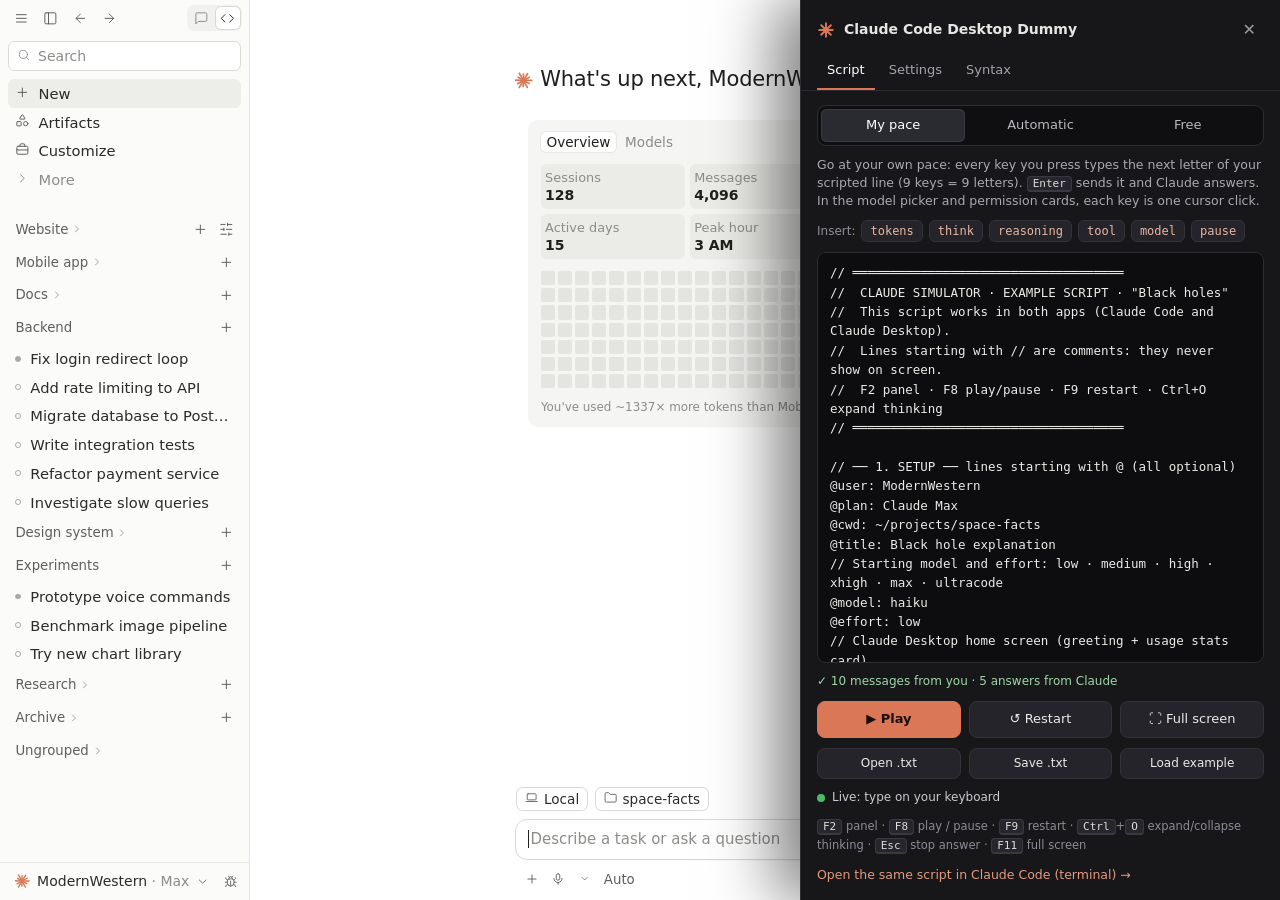
==== index.html @ 4f8f5de0 "Claude Code Desktop Dummy: scripted Claude Code replicas for videos Two self-contained pages that re" ====
<!doctype html>
<html lang="en">
<head>
<meta charset="utf-8">
<meta name="viewport" content="width=device-width, initial-scale=1">
<title>Claude</title>
<link rel="icon" href="data:image/svg+xml,%3Csvg xmlns='http://www.w3.org/2000/svg' viewBox='0 0 32 32'%3E%3Cg stroke='%23D97757' stroke-width='3.4' stroke-linecap='round'%3E%3Cpath d='M16 4v24M4 16h24M7.5 7.5l17 17M24.5 7.5l-17 17'/%3E%3C/g%3E%3C/svg%3E">
<link rel="preconnect" href="https://fonts.googleapis.com">
<link rel="preconnect" href="https://fonts.gstatic.com" crossorigin>
<link href="https://fonts.googleapis.com/css2?family=JetBrains+Mono:wght@400;600&display=swap" rel="stylesheet">
<style>
:root{
  --bg:#FFFFFF;--side:#FBFBFA;--bg0:#FFFFFF;--hov:#F1F1EF;--sel:#EDEDEA;--bub:#F2F2F0;
  --t0:#1F1F1E;--t1:#2B2B29;--t2:#5E5E5A;--t3:#8C8C88;--t4:#A8A8A4;
  --bd:#E6E6E3;--bd2:#D9D9D5;
  --accent:#D97757;--blue:#2F7BEB;--check:#4A6E9B;--warn:#B26B12;--ultra:#6E56CF;
  --codei:#B3261E;--codeibg:#F6F6F4;--codebg:#F7F7F5;
  --dbg:#FCEDED;--dbd:#EDB4B4;--dt:#9E2B2B;
  --track:#E6E6E6;--trackF:#D2D2D0;--statsBg:#F5F5F3;--tileBg:#EBEBE8;--heat0:#E4E4E1;--trackU:#F2F0F8;--tdot:#A3A39F;--ttick:#8E8E8A;
  --hk:#D73A49;--hs:#0A6B3D;--hn:#005CC5;--hc:#8A8A85;--hf:#6F42C1;--ht:#005CC5;
  --sans:"Anthropic Sans","Segoe UI Variable Text","Segoe UI Variable","Segoe UI",system-ui,sans-serif;--serif:var(--sans);--mono:"JetBrains Mono","Cascadia Mono",Consolas,monospace;
  --zoom:1;--sideW:clamp(250px,19.25vw,400px);--colW:clamp(460px,34.7vw,860px);--compW:clamp(500px,37.5vw,920px);
}
html.dark{
  --bg:#1F1F1E;--side:#1A1A19;--bg0:#262625;--hov:#2C2C2A;--sel:#30302E;--bub:#2E2E2C;
  --t0:#F2F2EF;--t1:#E3E3DF;--t2:#B4B4AF;--t3:#8E8E89;--t4:#6E6E6A;
  --bd:#2F2F2D;--bd2:#3B3B38;
  --check:#8FB3E0;--warn:#E3A64B;--ultra:#A996F5;
  --codei:#F2958E;--codeibg:#2A2A28;--codebg:#232322;
  --dbg:#3A2322;--dbd:#7A3B38;--dt:#F4B4AE;
  --track:#323230;--trackF:#4A4A47;--statsBg:#262625;--tileBg:#2E2E2C;--heat0:#353533;--trackU:#2C2838;--tdot:#7B7B76;--ttick:#8E8E89;
  --hk:#FF7B8B;--hs:#A5D6A7;--hn:#B39DDB;--hc:#7C7B75;--hf:#82AAFF;--ht:#7FDBCA;
}
*{box-sizing:border-box}
[hidden]{display:none!important}
html{font-size:calc(14px * var(--zoom))}
html,body{margin:0;height:100%;overflow:hidden;background:var(--bg)}
button{font:inherit;color:inherit;cursor:pointer;background:none;border:0;padding:0}
svg.i{width:1.1rem;height:1.1rem;fill:none;stroke:currentColor;stroke-width:1.6;stroke-linecap:round;stroke-linejoin:round;flex:none}

/* ───────── Window ───────── */
#stage{position:fixed;inset:0;display:flex;align-items:center;justify-content:center;background:var(--bg)}
#stage.framed{background:radial-gradient(120% 120% at 15% 0%,#3a4766 0%,#181c27 55%,#0b0d12 100%)}
#win{position:relative;display:flex;flex-direction:column;width:100%;height:100%;background:var(--bg);overflow:hidden;font-family:var(--sans);color:var(--t0);-webkit-font-smoothing:antialiased}
#stage.framed #win{width:calc(100vw - 72px);height:calc(100vh - 72px);border-radius:8px;box-shadow:0 26px 80px rgba(0,0,0,.55),0 0 0 1px rgba(255,255,255,.12)}
#stage.f-mac #win{border-radius:11px}

/* Top bar */
#topbar{flex:none;height:2.6rem;display:flex;align-items:center;user-select:none}
.tb-left{width:var(--sideW);flex:none;height:100%;display:flex;align-items:center;gap:.15rem;padding:0 .5rem 0 .55rem;background:var(--side);border-right:1px solid var(--bd)}
.tb-left .sp,.tb-main .sp{flex:1}
.tbi{width:1.95rem;height:1.95rem;display:grid;place-items:center;border-radius:.4rem;color:var(--t2)}
.tbi svg.i{width:1.05rem;height:1.05rem}
.seg2{display:flex;gap:2px;padding:2px;border-radius:.5rem;background:var(--hov)}
.seg2 .tbi{width:1.75rem;height:1.6rem;border-radius:.35rem;color:var(--t3)}
.seg2 .tbi.on{background:var(--bg0);color:var(--t1);box-shadow:0 0 0 1px var(--bd2)}
.lights{display:none;gap:8px;margin-right:.5rem}
.lights i{display:block;width:12px;height:12px;border-radius:50%}
.lights i:nth-child(1){background:#ff5f57}.lights i:nth-child(2){background:#febc2e}.lights i:nth-child(3){background:#28c840}
#stage.f-mac .lights{display:flex}
#stage.f-mac #winCtl{display:none}
.tb-main{flex:1;min-width:0;height:100%;display:flex;align-items:center;gap:.35rem;padding-left:1rem}
.tb-ico{display:grid;color:var(--t1)}
.tb-ico svg.i{width:1.05rem;height:1.05rem}
#titleText{font-size:1rem;font-weight:500;color:var(--t0);white-space:nowrap;overflow:hidden;text-overflow:ellipsis;margin-left:.35rem}
.tb-chev{display:grid;color:var(--t2)}
.tb-chev svg.i{width:.95rem;height:.95rem}
.badge2{margin-left:.35rem;padding:.12rem .4rem;border-radius:.35rem;background:var(--hov);font-size:.85rem;color:var(--t2);white-space:nowrap}
#winCtl{display:flex;margin-left:.75rem;height:100%}
#winCtl span{width:3.2rem;height:100%;display:grid;place-items:center;color:var(--t2)}
#winCtl svg.i{width:1rem;height:1rem;stroke-width:1.3}

#app{flex:1;min-height:0;display:flex}

/* ───────── Sidebar ───────── */
#side{width:var(--sideW);flex:none;display:flex;flex-direction:column;background:var(--side);border-right:1px solid var(--bd);padding:.35rem .55rem .5rem}
#side.hide,.tb-left.hide{display:none}
.search{display:flex;align-items:center;gap:.5rem;height:2.15rem;padding:0 .6rem;border:1px solid var(--bd2);border-radius:.45rem;background:var(--bg0);color:var(--t3);font-size:1rem}
.search svg.i{width:1rem;height:1rem}
.nav{display:flex;flex-direction:column;margin-top:.55rem}
.nav-item{display:flex;align-items:center;gap:.6rem;height:2.05rem;padding:0 .55rem;border-radius:.45rem;font-size:1.05rem;color:var(--t1)}
.nav-item svg.i{width:1.05rem;height:1.05rem;color:var(--t2)}
.nav-item.more,.nav-item.more svg.i{color:var(--t3)}
.nav-item.hov,.nav-item:hover{background:var(--hov)}
#sideScroll{flex:1;min-height:0;overflow-y:auto;overflow-x:hidden;scrollbar-width:thin;scrollbar-color:var(--bd2) transparent;margin-right:-.3rem;padding-right:.3rem}
#sideScroll>.nav{margin-top:0}
#groups{margin-top:1.35rem;display:flex;flex-direction:column}
.grp{display:flex;align-items:center;height:2.35rem;padding:0 .3rem 0 .55rem;border-radius:.45rem;font-size:.95rem;color:var(--t2)}
.grp .gn{white-space:nowrap;overflow:hidden;text-overflow:ellipsis}
.grp .gc{display:grid;margin-left:.2rem;color:var(--t3)}
.grp .gc svg.i{width:.85rem;height:.85rem}
.grp .sp{flex:1}
.grp .ga{display:flex;gap:.2rem;color:var(--t2)}
.grp .ga span{width:1.6rem;height:1.6rem;display:grid;place-items:center}
.grp .ga svg.i{width:1.05rem;height:1.05rem}
.grp.cur{background:var(--sel);color:var(--t0)}

.ses{display:flex;align-items:center;gap:.65rem;flex:none;height:2.05rem;padding:0 .55rem;border-radius:.45rem;font-size:1.05rem;color:var(--t1)}
.ses .dot{flex:none;width:.42rem;height:.42rem;border-radius:50%;border:1.3px solid var(--t4)}
.ses .dot.f{background:var(--t4)}
.ses .tt{white-space:nowrap;overflow:hidden;text-overflow:ellipsis}
.ses.cur{background:var(--sel);color:var(--t0)}
.ses.fresh{animation:fadein .5s ease}
.grp{flex:none}
.grp.open .gc{display:none}
#main.empty ~ * {}
.nav-item.on{background:var(--sel)}
.grp.fresh{animation:fadein .5s ease}
.side-foot{display:flex;align-items:center;gap:.5rem;border-top:1px solid var(--bd);margin:.4rem -.55rem 0;padding:.75rem 1rem .25rem}
.side-foot .av svg{width:1.15rem;height:1.15rem}
.uname{font-size:1rem;color:var(--t1);white-space:nowrap}
.uplan{color:var(--t3)}
.side-foot .sp{flex:1}
.side-foot .ic2{display:grid;color:var(--t2)}
.side-foot .ic2 svg.i{width:.95rem;height:.95rem}

/* ───────── Main area ───────── */
#main{position:relative;flex:1;min-width:0;display:flex;flex-direction:column;background:var(--bg)}
#scroll{flex:1;min-height:0;overflow-y:auto;scrollbar-width:thin;scrollbar-color:var(--bd2) transparent}
#thread{width:var(--colW);max-width:calc(100% - 3rem);margin:0 auto;padding:1.25rem 0 2rem}
#center{flex:none;display:flex;flex-direction:column;align-items:center;padding:0 1.5rem}
#main.empty #scroll{display:none}
#main.empty #center{flex:1;justify-content:center;padding-bottom:9vh}
#greet{display:none;align-items:center;gap:.75rem;margin-bottom:1.75rem}
#main.empty #greet{display:flex}
#greet .spark{width:2.2rem;height:2.2rem}
#greet h1{margin:0;font:400 2.2rem/1.15 var(--serif);letter-spacing:-.02em;color:var(--t1)}
#composerWrap{width:var(--compW);max-width:100%;padding-bottom:.6rem}
#chips{display:none;flex-wrap:wrap;justify-content:center;gap:.5rem;margin-top:1rem}
#main.empty #chips.on{display:flex}
.chip{display:flex;align-items:center;gap:.4rem;height:2rem;padding:0 .75rem;border:1px solid var(--bd2);border-radius:.5rem;font-size:.95rem;color:var(--t2)}
.chip svg.i{width:1rem;height:1rem;color:var(--t3)}

/* Home screen (new session) */
#home{display:none;flex:1;min-height:0;overflow-y:auto;padding:2.15rem 1.5rem 1rem}
#main.empty #home{display:block}
#main.empty #center{flex:none;justify-content:flex-start;padding-bottom:0}
.home-col{width:var(--compW);max-width:100%;margin:0 auto}
.hgreet{display:flex;align-items:center;gap:.55rem;margin-left:-.1rem}
.hgreet .spark{width:1.35rem;height:1.35rem}
.hgreet h1{margin:0;font:400 1.5rem/1.3 var(--sans);letter-spacing:-.01em;color:var(--t0)}
.stats{width:min(100%,33.5rem);margin:1.85rem 0 0 .9rem;padding:.85rem .95rem .95rem;border-radius:.7rem;background:var(--statsBg)}
.st-tabs{display:flex;align-items:center;gap:.25rem;font-size:.97rem;color:var(--t3)}
.st-tabs span{padding:.15rem .4rem;border-radius:.35rem}
.st-tabs .on{color:var(--t0);font-weight:500;background:var(--bg0);box-shadow:0 0 0 1px var(--bd)}
.st-tabs .sp{flex:1}
.st-grid{display:grid;grid-template-columns:repeat(3,1fr);gap:.35rem;margin-top:.9rem}
.st-tile{background:var(--tileBg);border-radius:.4rem;padding:.4rem .3rem .45rem}
.st-tile .k{font-size:.92rem;color:var(--t3)}
.st-tile .v{margin-top:.15rem;font-size:1rem;font-weight:600;color:var(--t0)}
.st-tile .v.n{font-weight:500}
.heat{display:grid;grid-template-columns:repeat(26,1fr);grid-auto-rows:auto;gap:3px;margin-top:.85rem}
.heat i{display:block;aspect-ratio:1;border-radius:2px;background:var(--heat0)}
.heat i.l1{background:#9EBBF0}.heat i.l2{background:#6597EA}.heat i.l3{background:#3B73DD}
.heat i.x{visibility:hidden}
.st-note{margin-top:.85rem;font-size:.85rem;color:var(--t3)}
#ctx{display:none;align-items:center;gap:.5rem;margin:0 0 .55rem .1rem}
#main.empty #ctx{display:flex}
.ctxb{display:flex;align-items:center;gap:.4rem;height:1.75rem;padding:0 .55rem;border:1px solid var(--bd2);border-radius:.45rem;font-size:.97rem;color:var(--t1);background:var(--bg0)}
.ctxb svg.i{width:.95rem;height:.95rem;color:var(--t2)}
#composerWrap{position:relative}
/* Clawd: 34×23 half-units; its feet rest on the top edge of the chat box. */
#composer{position:relative}
.clawd{display:none;position:absolute;bottom:100%;right:.45rem;width:4.42rem;height:2.99rem;image-rendering:pixelated;pointer-events:none}
#main.empty .clawd{display:block}
#win.empty .tb-main > :not(#winCtl):not(.sp){visibility:hidden}
#busy .ring.idle{border-color:var(--bd2);animation:none}

/* Composer */
#composer{display:flex;align-items:flex-start;gap:.5rem;background:var(--bg0);border:1px solid var(--bd2);border-radius:.85rem;padding:.6rem .7rem .6rem .85rem;box-shadow:0 1px 2px rgba(0,0,0,.03)}
#cInput{flex:1;min-width:0;min-height:1.5rem;max-height:12rem;overflow:hidden;font-size:1.07rem;line-height:1.5;color:var(--t0);white-space:pre-wrap;overflow-wrap:anywhere}
#cPh{color:var(--t3)}
#caret{display:inline-block;width:1.5px;height:1.2em;margin:0 1px 0 0;background:var(--t0);vertical-align:-.25em;animation:caret 1.06s steps(1) infinite}
@keyframes caret{50%{opacity:0}}
#sendBtn{flex:none;width:1.6rem;height:1.6rem;margin-top:-.05rem;display:grid;place-items:center;border-radius:.35rem;color:var(--t3);transition:transform .1s}
#sendBtn svg.i{width:1rem;height:1rem}
#sendBtn.stop{color:var(--t0)}
#sendBtn.stop svg.i{width:1.15rem;height:1.15rem}
#sendBtn.press{transform:scale(.88)}
.c-row{display:flex;align-items:center;gap:.25rem;margin-top:.45rem;padding:0 .45rem;font-size:.95rem;color:var(--t2)}
.c-row .sp{flex:1}
.cb2{display:grid;place-items:center;width:1.6rem;height:1.6rem;border-radius:.35rem;color:var(--t2)}
.cb2 svg.i{width:1rem;height:1rem}
.cb2.sm svg.i{width:.8rem;height:.8rem}
.cb2.hov{background:var(--hov)}
.c-row .auto{margin-left:.35rem;color:var(--t2)}
#modelBtn,#effortBtn{flex:none;white-space:nowrap;height:1.8rem;display:flex;align-items:center;gap:.3rem;padding:0 .45rem;border-radius:.4rem;font-size:.95rem;color:var(--t1)}
#modelBtn:hover,#modelBtn.is-open,#modelBtn.hov,#effortBtn:hover,#effortBtn.is-open,#effortBtn.hov{background:var(--hov)}
#effortWarn{display:flex}
#effortWarn svg.i{width:.95rem;height:.95rem;color:var(--warn)}
#busy{display:flex;align-items:center;gap:.4rem;margin-left:.3rem;font-size:.85rem;color:var(--t3);white-space:nowrap}
#busy .ring{width:1rem;height:1rem;border-radius:50%;border:2px solid color-mix(in srgb,var(--blue) 22%,transparent);border-top-color:var(--blue);animation:spin .9s linear infinite}

/* Model menu */
#menu{position:fixed;z-index:30;min-width:15.5rem;max-width:22rem;padding:.375rem;background:var(--bg0);border:1px solid var(--bd2);border-radius:.8rem;box-shadow:0 .75rem 2.5rem rgba(0,0,0,.12),0 .125rem .5rem rgba(0,0,0,.05);font-family:var(--sans)}
html.dark #menu{box-shadow:0 .75rem 2.5rem rgba(0,0,0,.5)}
.mi{display:flex;align-items:center;gap:.75rem;padding:.5rem .65rem;border-radius:.5rem}
.mi:hover,.mi.hov{background:var(--hov)}
.mt{flex:1;min-width:0}
.mn{font-size:1.07rem;color:var(--t0)}
.mc{min-width:1rem;color:var(--check);display:grid;place-items:center}
.mc .num{font-size:1rem;color:var(--t3)}
.mc svg.i{width:1.05rem;height:1.05rem;stroke-width:2}
.badge{display:inline-block;margin-left:.5rem;padding:.0625rem .4rem;border-radius:.3125rem;background:var(--hov);font-size:.85rem;color:var(--t2);vertical-align:1px}
.msep{height:1px;background:var(--bd);margin:.375rem .25rem}
.msec{font-size:1rem;color:var(--t3);padding:.375rem .65rem .125rem}
.sw{width:2.2rem;height:1.25rem;border-radius:999px;background:var(--bd2);position:relative;transition:background .2s;flex:none}
.sw i{position:absolute;top:.15rem;left:.15rem;width:.95rem;height:.95rem;border-radius:50%;background:#fff;box-shadow:0 1px 2px rgba(0,0,0,.25);transition:transform .2s}
.sw.on{background:var(--blue)}
.sw.on i{transform:translateX(.95rem)}

/* Effort picker */
#effortPop{position:fixed;z-index:30;width:21rem;padding:1.1rem 1.2rem .95rem;background:var(--bg0);border:1px solid var(--bd2);border-radius:.9rem;box-shadow:0 .75rem 2.5rem rgba(0,0,0,.12),0 .125rem .5rem rgba(0,0,0,.05);font-family:var(--sans);user-select:none;-webkit-user-select:none}
html.dark #effortPop{box-shadow:0 .75rem 2.5rem rgba(0,0,0,.5)}
.ep-h{display:flex;align-items:center;gap:.5rem;font-size:1.07rem}
.ep-t{color:var(--t3)}
.ep-v{color:var(--t0);font-weight:500}
.ep-v.ultra{color:var(--ultra)}
.ep-q{margin-left:auto;display:grid;color:var(--t3)}
.ep-q svg.help{width:1.2rem;height:1.2rem;display:block}
.ep-ends{display:flex;justify-content:space-between;margin:1rem 0 .55rem;font-size:1rem;color:var(--t3)}
.ep-track{position:relative;height:1.9rem;border-radius:.53rem;background:var(--track);cursor:pointer;touch-action:none;outline:none;-webkit-tap-highlight-color:transparent}
.ep-fill{position:absolute;left:0;top:0;bottom:0;border-radius:.53rem;background:var(--trackF);transition:width .09s ease-out}
.ep-track.ultra .ep-fill{display:none}
.ep-track canvas{position:absolute;inset:0;width:100%;height:100%;border-radius:.53rem;display:none}
.ep-track.ultra{background:var(--trackU)}
.ep-track.ultra canvas{display:block}
.ep-dot{position:absolute;top:50%;width:4px;height:4px;margin:-2px 0 0 -2px;border-radius:50%;background:var(--tdot)}
.ep-tick{position:absolute;top:50%;width:2px;height:.8rem;margin:-.4rem 0 0 -1px;border-radius:1px;background:var(--ttick)}
.ep-thumb{position:absolute;top:0;width:1.52rem;height:100%;margin:0 0 0 -.76rem;border-radius:.53rem;background:#fff;box-shadow:0 0 0 1px rgba(0,0,0,.07),0 1px 3px rgba(0,0,0,.14);transition:left .09s ease-out}
.ep-rec{position:relative;height:1.35rem;margin-top:.4rem;font-size:1rem;color:var(--t3)}
.ep-rec span{position:absolute;top:0;transform:translateX(-50%);white-space:nowrap}
.ep-warn{display:flex;gap:.5rem;margin-top:.7rem;font-size:1rem;line-height:1.45;color:var(--warn)}
.ep-warn svg.i{width:1.05rem;height:1.05rem;margin-top:.15rem}

/* ───────── Messages ───────── */
.m-user{display:flex;justify-content:flex-end;margin:1.6rem 0 1.3rem;animation:fadein .25s ease}
.bubble{max-width:min(36rem,85%);background:var(--bub);border-radius:.85rem;padding:.55rem .9rem;font-size:1.07rem;line-height:1.5;color:var(--t0);white-space:pre-wrap;overflow-wrap:anywhere}
.turn{margin:0 0 1rem}
.blocks>*+*{margin-top:.85rem}
.b-text{font-family:var(--serif);font-size:1.07rem;line-height:1.43;color:var(--t0);overflow-wrap:anywhere}
.b-text>:first-child{margin-top:0}.b-text>:last-child{margin-bottom:0}
.b-text p{margin:0 0 .75em}
.b-text h1,.b-text h2,.b-text h3{color:var(--t0);margin:1.1em 0 .45em;line-height:1.3}
.b-text h1{font-size:1.35rem;font-weight:600}.b-text h2{font-size:1.2rem;font-weight:600}.b-text h3{font-size:1.07rem;font-weight:600}
.b-text ul,.b-text ol{margin:0 0 .75em;padding-left:2.1em}
.b-text li{margin:.15em 0;padding-left:.15em}
.b-text li::marker{color:var(--t3)}
.b-text strong{font-weight:600;color:var(--t0)}
.b-text code{font-family:var(--mono);font-size:.87em;color:var(--codei);background:var(--codeibg);border:1px solid var(--bd);border-radius:.3rem;padding:.05em .3em}
.b-text pre{margin:0 0 .75em;background:var(--codebg);border:1px solid var(--bd);border-radius:.6rem;overflow:hidden}
.b-text pre .ch{display:flex;justify-content:space-between;padding:.4rem .85rem;font:.85rem var(--sans);color:var(--t3);border-bottom:1px solid var(--bd)}
.b-text pre code{display:block;background:none;border:0;color:var(--t1);padding:.7rem .85rem;font-size:.9rem;line-height:1.6;white-space:pre;overflow-x:auto}
.b-text blockquote{margin:0 0 .75em;padding-left:1em;border-left:3px solid var(--bd2);color:var(--t2)}
.b-text hr{border:0;border-top:1px solid var(--bd2);margin:1.2em 0}
.b-text a{color:inherit;text-decoration:underline;text-underline-offset:2px}
.tbl{margin:0 0 .75em;overflow-x:auto}
.b-text table{border-collapse:collapse;font-size:.97em;min-width:60%}
.b-text th{font-weight:600;color:var(--t0);text-align:left;padding:.45em .9em .45em 0;border-bottom:1px solid var(--bd2)}
.b-text td{padding:.45em .9em .45em 0;border-bottom:1px solid var(--bd)}
.b-text tr:last-child td{border-bottom:0}
.hl-kw{color:var(--hk)}.hl-str{color:var(--hs)}.hl-num{color:var(--hn)}.hl-com{color:var(--hc);font-style:italic}.hl-fn{color:var(--hf)}.hl-type{color:var(--ht)}

/* Gray rows: thinking, tools, token summary */
.b-think .th-head,.b-tool .tl-head{display:inline-flex;align-items:center;gap:.3rem;font-size:1.07rem;color:var(--t3);text-align:left;max-width:100%}
.th-head svg.i,.tl-head svg.i{width:.85rem;height:.85rem}
.tl-label{white-space:nowrap;overflow:hidden;text-overflow:ellipsis}
.tl-label.mono{font-family:var(--mono);font-size:.95rem}
.tl-meta{color:var(--t4)}
.tl-meta.err{color:var(--dt)}
.chev{transition:transform .2s}
.open>.th-head .chev,.open>.tl-head .chev{transform:rotate(90deg)}
.th-body,.tl-body{display:none;margin-top:.5rem;padding:.65rem .85rem;border:1px solid var(--bd);border-radius:.6rem;background:var(--codebg);font-size:.97rem;line-height:1.55;color:var(--t2);white-space:pre-wrap;overflow-wrap:anywhere}
.tl-body{font-family:var(--mono);font-size:.9rem;max-height:16rem;overflow-y:auto}
.b-think.open .th-body,.b-tool.open .tl-body{display:block}
.tl-body .dl{display:block}
.tl-body .add{background:color-mix(in srgb,#2ea043 16%,transparent)}
.tl-body .del{background:color-mix(in srgb,#f85149 16%,transparent)}
.mini-spin{width:.85rem;height:.85rem;border-radius:50%;border:1.6px solid var(--bd2);border-top-color:var(--t2);animation:spin .8s linear infinite;flex:none}
.shimmer{background:linear-gradient(90deg,var(--t3) 0%,var(--t3) 38%,var(--t0) 50%,var(--t3) 62%,var(--t3) 100%);background-size:250% 100%;-webkit-background-clip:text;background-clip:text;color:transparent!important;animation:shim 1.8s linear infinite}
@keyframes shim{from{background-position:100% 0}to{background-position:-150% 0}}
@keyframes spin{to{transform:rotate(360deg)}}
@keyframes fadein{from{opacity:0;transform:translateY(4px)}to{opacity:1;transform:none}}
.status{display:flex;align-items:center;gap:.55rem;font-size:1.07rem;color:var(--t3)}
.status .sl{color:var(--t1)}
.th-time{color:var(--t3);margin-left:.15rem}
/* "Thinking" indicators: animated orange dots */
.dots{position:relative;display:inline-block;flex:none;width:1.15rem;height:1rem}
.dots i{position:absolute;width:4px;height:4px;border-radius:50%;background:var(--accent)}
.dots.wave i{top:calc(50% - 2px)}
.dots.wave i:nth-child(1){left:0}.dots.wave i:nth-child(2){left:calc(50% - 2px)}.dots.wave i:nth-child(3){right:0}
.dots.wave i{animation:dWave 1.2s ease-in-out infinite}
.dots.wave i:nth-child(2){animation-delay:.16s}.dots.wave i:nth-child(3){animation-delay:.32s}
@keyframes dWave{0%,55%,100%{transform:translateY(0)}25%{transform:translateY(-4px)}}
.dots.pinch i{top:calc(50% - 2px)}
.dots.pinch i:nth-child(1){left:0;animation:dPinchL 1.3s ease-in-out infinite}
.dots.pinch i:nth-child(2){left:calc(50% - 2px)}
.dots.pinch i:nth-child(3){right:0;animation:dPinchR 1.3s ease-in-out infinite}
@keyframes dPinchL{0%,100%{transform:translateX(0)}45%,55%{transform:translateX(calc(.575rem - 2px))}}
@keyframes dPinchR{0%,100%{transform:translateX(0)}45%,55%{transform:translateX(calc(-.575rem + 2px))}}
.dots.fold{width:.95rem;height:.95rem}
.dots.fold i{animation:dFold 1.4s cubic-bezier(.5,0,.3,1) infinite}
.dots.fold i:nth-child(1){left:0;top:0;--fx:1;--fy:1}
.dots.fold i:nth-child(2){right:0;top:0;--fx:-1;--fy:1}
.dots.fold i:nth-child(3){left:0;bottom:0;--fx:1;--fy:-1}
.dots.fold i:nth-child(4){right:0;bottom:0;--fx:-1;--fy:-1}
@keyframes dFold{0%,100%{transform:translate(0,0)}45%,55%{transform:translate(calc(var(--fx) * (.475rem - 2px)),calc(var(--fy) * (.475rem - 2px))) scale(.85)}}
.usage{font-size:1rem;color:var(--t3)}

/* Permission */
.perm{border:1px solid var(--bd2);border-radius:.8rem;background:var(--bg0);padding:.95rem 1rem .85rem;animation:fadein .25s ease}
.perm-h{display:flex;align-items:center;gap:.5rem;font-size:1.07rem;font-weight:600;color:var(--t0)}
.perm-h svg.i{color:var(--accent)}
.perm-cmd{margin:.7rem 0 .35rem;padding:.5rem .75rem;border-radius:.5rem;background:var(--codebg);border:1px solid var(--bd);font:.92rem/1.5 var(--mono);color:var(--t1);white-space:pre-wrap;overflow-wrap:anywhere}
.perm-d{font-size:.97rem;color:var(--t3)}
.perm-b{display:flex;justify-content:flex-end;gap:.5rem;margin-top:.85rem}
.pb{height:2.1rem;padding:0 .9rem;border-radius:.5rem;border:1px solid var(--bd2);background:var(--bg0);font-size:.97rem;font-weight:500;color:var(--t1)}
.pb.pri{background:var(--t0);color:var(--bg);border-color:var(--t0)}
.pb.hov{filter:brightness(.93)}
html.dark .pb.hov{filter:brightness(1.15)}

/* Other blocks */
.err-box{border:1px solid var(--dbd);background:var(--dbg);color:var(--dt);border-radius:.7rem;padding:.75rem 1rem;font-size:1rem;line-height:1.5}
.note{font-size:1rem;color:var(--t3);font-style:italic}
.info{font-size:1rem;color:var(--t3);text-align:center;margin:.75rem 0}
.todo-card{border:1px solid var(--bd);border-radius:.7rem;padding:.75rem 1rem;font-size:1rem;background:var(--codebg)}
.todo-card .tt{font-weight:600;color:var(--t1);margin-bottom:.375rem}
.todo{display:flex;align-items:center;gap:.5rem;padding:.2rem 0;color:var(--t1)}
.todo .bx{width:1rem;height:1rem;border-radius:.25rem;border:1.5px solid var(--bd2);flex:none;display:grid;place-items:center}
.todo.done{color:var(--t3);text-decoration:line-through}
.todo.done .bx{background:var(--t2);border-color:var(--t2);color:var(--bg)}
.todo.done .bx svg.i{width:.7rem;height:.7rem;stroke-width:3}
.todo.prog .bx{border-color:var(--accent);border-top-color:transparent;border-radius:50%;animation:spin 1s linear infinite}
.compact-card{display:flex;align-items:center;justify-content:center;gap:.6rem;margin:1.25rem 0;font-size:1rem;color:var(--t3)}
.divider{display:flex;align-items:center;gap:.75rem;margin:1.5rem 0;font-size:.9rem;color:var(--t3)}
.divider:before,.divider:after{content:"";flex:1;height:1px;background:var(--bd2)}
.foot{display:none}

/* Claude spark */
svg.spark{display:block;overflow:visible}
svg.spark line{stroke:var(--accent);stroke-width:2.1;stroke-linecap:round;transform-origin:12px 12px}
svg.spark.live{animation:spin 7s linear infinite}
svg.spark.live line{animation:ray 1.25s ease-in-out infinite}
@keyframes ray{0%,100%{transform:scale(1)}50%{transform:scale(.55)}}

/* Fake cursor */
#fakeCursor{position:fixed;left:0;top:0;z-index:70;width:22px;height:26px;pointer-events:none;opacity:0;transition:opacity .35s;filter:drop-shadow(0 1px 1.5px rgba(0,0,0,.35))}
#fakeCursor.on{opacity:1}
#fakeCursor svg{transition:transform .1s;transform-origin:3px 2px}
#fakeCursor.click svg{transform:scale(.86)}
body.nocursor,body.nocursor *{cursor:none!important}

/* ───────── Toast and control panel (never part of the recording) ───────── */
#toast{position:fixed;left:50%;bottom:22px;transform:translate(-50%,8px);z-index:80;padding:7px 14px;border-radius:999px;background:rgba(20,20,22,.88);color:#eee;border:1px solid rgba(255,255,255,.12);font:12px system-ui,"Segoe UI",sans-serif;opacity:0;pointer-events:none;transition:opacity .25s,transform .25s}
#toast.show{opacity:1;transform:translate(-50%,0)}
#panel{position:fixed;top:0;right:0;bottom:0;z-index:90;width:min(480px,100vw);display:flex;flex-direction:column;background:#17171a;color:#e8e6e3;border-left:1px solid #2d2d33;box-shadow:-24px 0 60px rgba(0,0,0,.5);font:13px/1.45 system-ui,-apple-system,"Segoe UI",sans-serif;transform:translateX(105%);transition:transform .22s ease;visibility:hidden}
#panel.open{transform:none;visibility:visible}
#panel header{display:flex;align-items:center;justify-content:space-between;padding:14px 16px 8px}
#panel header .ttl{display:flex;align-items:center;gap:9px;font-weight:600;font-size:14px}
#panel .x{background:none;border:0;color:#9a9aa2;font-size:16px;cursor:pointer;padding:4px 8px;border-radius:6px}
#panel .x:hover{background:#26262b;color:#fff}
#panel nav{display:flex;gap:4px;padding:0 16px;border-bottom:1px solid #2a2a30}
#panel nav button{background:none;border:0;border-bottom:2px solid transparent;color:#a3a3ab;padding:8px 10px;font:inherit;cursor:pointer}
#panel nav button.on{color:#fff;border-bottom-color:#D97757}
#panel section{display:none;flex:1;min-height:0;padding:14px 16px 16px;overflow:auto}
#panel section.on{display:flex;flex-direction:column;gap:10px}
#panel .seg{display:grid;grid-template-columns:repeat(3,1fr);background:#0f0f11;border:1px solid #2d2d33;border-radius:9px;padding:3px;gap:3px}
#panel .seg button{background:none;border:0;border-radius:6px;color:#b9b9c0;padding:7px 4px;font:inherit;cursor:pointer}
#panel .seg button.on{background:#2a2a31;color:#fff;box-shadow:inset 0 0 0 1px #3a3a42}
#panel .hint{margin:0;color:#a9a9b1;font-size:12.5px}
#panel textarea{width:100%;resize:none;background:#0d0d0f;color:#ecebe8;border:1px solid #2d2d33;border-radius:9px;padding:10px 12px;font:12.5px/1.55 "Cascadia Mono",Consolas,monospace;outline:none;tab-size:2}
#panel textarea:focus{border-color:#55555f}
#script{flex:1;min-height:220px}
#panel .ins{display:flex;flex-wrap:wrap;align-items:center;gap:6px;font-size:12px;color:#8e8e97}
#panel .ins button{background:#24242a;color:#e8b6a3;border:1px solid #33333b;border-radius:6px;padding:3px 8px;font:12px "Cascadia Mono",Consolas,monospace;cursor:pointer}
#panel .ins button:hover{background:#2c2c33}

#panel .status{font-size:12px;color:#9fd6a8;min-height:18px}
#panel .status .w{color:#f0b37e;display:block}
#panel .btns{display:flex;gap:8px;flex-wrap:wrap}
#panel button.btn{flex:1;min-width:0;background:#24242a;color:#ecebe8;border:1px solid #33333b;border-radius:8px;padding:8px 10px;font:inherit;cursor:pointer;white-space:nowrap}
#panel button.btn:hover{background:#2c2c33}
#panel button.btn.primary{background:#D97757;border-color:#D97757;color:#1a0f0b;font-weight:650}
#panel button.btn.primary:hover{background:#e0866a}
#panel .small button.btn{font-size:12px;padding:6px 8px}
#panel .keys{font-size:11.5px;color:#8c8c95;line-height:1.7}
#panel .swap{font-size:12.5px;color:#e39a7f;text-decoration:none}
#panel .swap:hover{text-decoration:underline}
#panel kbd{font:11px "Cascadia Mono",Consolas,monospace;background:#26262c;border:1px solid #393941;border-bottom-width:2px;border-radius:4px;padding:0 5px;color:#ddd}
#panel .state{font-size:12px;color:#c9c9cf;display:flex;align-items:center;gap:7px}
#panel .state i{width:8px;height:8px;border-radius:50%;background:#666;display:inline-block}
#panel .state.play i{background:#4eba65}#panel .state.wait i{background:#D97757}#panel .state.pause i{background:#e0b341}
#panel h4{margin:8px 0 2px;font-size:11px;letter-spacing:.08em;text-transform:uppercase;color:#8e8e97;font-weight:600}
#panel .f{display:grid;grid-template-columns:150px 1fr;align-items:center;gap:10px}
#panel .f label{color:#c7c7cd}
#panel .f .v{display:flex;align-items:center;gap:8px}
#panel .f .v output{min-width:44px;text-align:right;color:#9b9ba3;font-variant-numeric:tabular-nums}
#panel select,#panel input[type=text],#panel input[type=number]{width:100%;background:#0f0f11;color:#ecebe8;border:1px solid #2d2d33;border-radius:7px;padding:6px 8px;font:inherit;outline:none}
#panel input[type=range]{flex:1;accent-color:#D97757}
#panel .chk{display:flex;align-items:center;gap:9px;color:#c7c7cd;cursor:pointer}
#panel .chk input{accent-color:#D97757;width:15px;height:15px}
#panel #models,#panel #recentsTa{min-height:110px;font-size:12px}
#panel .doc{font-size:12.8px;color:#d6d5d2}
#panel .doc h3{margin:14px 0 6px;font-size:13px;color:#fff}
#panel .doc h3:first-child{margin-top:0}
#panel .doc p{margin:4px 0 8px;color:#b9b9c0}
#panel .doc pre{margin:6px 0 10px;background:#0d0d0f;border:1px solid #2a2a30;border-radius:8px;padding:9px 11px;font:12px/1.55 "Cascadia Mono",Consolas,monospace;white-space:pre-wrap;color:#e9e7e3}
#panel .doc code{font:12px "Cascadia Mono",Consolas,monospace;background:#26262c;border-radius:4px;padding:1px 5px;color:#f1c7b8}
#panel .doc table{border-collapse:collapse;width:100%;margin:4px 0 10px}
#panel .doc td{border-top:1px solid #2a2a30;padding:6px 6px 6px 0;vertical-align:top;color:#b9b9c0}
#panel .doc td:first-child{white-space:nowrap;padding-right:10px}
</style>
</head>
<body>
<div id="stage"><div id="win">
  <div id="topbar">
    <div class="tb-left" id="tbLeft">
      <span class="lights"><i></i><i></i><i></i></span>
      <span class="tbi" data-ic="menu"></span><span class="tbi" data-ic="panel"></span><span class="tbi" data-ic="back"></span><span class="tbi" data-ic="fwd"></span>
      <div class="sp"></div>
      <div class="seg2"><span class="tbi" data-ic="chat"></span><span class="tbi on" data-ic="code"></span></div>
    </div>
    <div class="tb-main">
      <span class="tb-ico" data-ic="laptop"></span><span id="titleText"></span><span class="tb-chev" data-ic="chev"></span><span class="badge2" id="folderBadge"></span>
      <div class="sp"></div>
      <span class="tbi" data-ic="terminal"></span><span class="tbi" data-ic="diff"></span><span class="tbi" data-ic="globe"></span><span class="tbi" data-ic="folder"></span><span class="tbi" data-ic="dots"></span>
      <span id="winCtl"><span data-ic="min"></span><span data-ic="max"></span><span data-ic="x"></span></span>
    </div>
  </div>
  <div id="app">
    <aside id="side">
      <div class="search"><span data-ic="search"></span><span data-l="search"></span></div>
      <div class="nav">
        <div class="nav-item new"><span data-ic="plus"></span><span data-l="newSession"></span></div>
      </div>
      <!-- Like the app: Search and New stay fixed; everything else scrolls with a single scrollbar. -->
      <div id="sideScroll">
        <div class="nav">
          <div class="nav-item"><span data-ic="shapes"></span><span data-l="artifacts"></span></div>
          <div class="nav-item"><span data-ic="briefcase"></span><span data-l="customize"></span></div>
          <div class="nav-item more"><span data-ic="chevR"></span><span data-l="moreNav"></span></div>
        </div>
        <div id="groups"></div>
      </div>
      <div class="side-foot"><span class="av" id="avatar"></span><span class="uname"><span id="uname"></span><span class="uplan" id="uplan"></span></span><span class="ic2" data-ic="chev"></span><div class="sp"></div><span class="ic2" data-ic="bug"></span></div>
    </aside>
    <main id="main" class="empty">
      <div id="scroll"><div id="thread"></div></div>
      <div id="home"><div class="home-col"><div class="hgreet" id="hgreet"></div><div class="stats" id="stats"></div></div></div>
      <div id="center">
        <div id="greet"></div>
        <div id="composerWrap">
          <div id="ctx"><span class="ctxb"><span data-ic="laptop"></span>Local</span><span class="ctxb"><span data-ic="folder"></span><span id="ctxFolder"></span></span></div>
          <div id="composer"><canvas class="clawd" id="clawd" aria-hidden="true"></canvas>
            <div id="cInput"><span id="cText"></span><span id="caret"></span><span id="cPh"></span></div>
            <button id="sendBtn" tabindex="-1"></button>
          </div>
          <div class="c-row">
            <span class="cb2" data-ic="plus"></span><span class="cb2" data-ic="mic"></span><span class="cb2 sm" data-ic="chev"></span><span class="auto">Auto</span>
            <div class="sp"></div>
            <button id="modelBtn" tabindex="-1"><span id="modelName"></span></button>
            <button id="effortBtn" tabindex="-1"><span id="effortName"></span><span id="effortWarn"></span></button>
            <span id="busy"></span>
          </div>
          <div id="chips"></div>
        </div>
      </div>
    </main>
  </div>
</div></div>
<div id="menu" hidden></div>
<div id="effortPop" hidden></div>
<div id="fakeCursor"><svg width="22" height="26" viewBox="0 0 22 26"><path d="M3 2v19.2l4.9-4.6 3.1 7.1 3.3-1.4-3.1-7h6.6z" fill="#fff" stroke="#000" stroke-width="1.3" stroke-linejoin="round"/></svg></div>
<div id="toast"></div>
<input type="file" id="fileIn" accept=".txt,.md,text/plain" hidden>

<aside id="panel" aria-label="Script panel">
  <header>
    <div class="ttl"><svg width="18" height="18" viewBox="0 0 32 32"><g stroke="#D97757" stroke-width="3.4" stroke-linecap="round"><path d="M16 4v24M4 16h24M7.5 7.5l17 17M24.5 7.5l-17 17"/></g></svg>Claude Code Desktop Dummy</div>
    <button class="x" id="pClose" title="Close (F2)">✕</button>
  </header>
  <nav>
    <button data-tab="guion" class="on">Script</button>
    <button data-tab="ajustes">Settings</button>
    <button data-tab="ayuda">Syntax</button>
  </nav>

  <section data-pane="guion" class="on">
    <div class="seg" id="modeSeg">
      <button data-mode="magic">My pace</button>
      <button data-mode="auto">Automatic</button>
      <button data-mode="free">Free</button>
    </div>
    <p class="hint" id="modeHint"></p>
    <div class="ins" id="insRow"><span>Insert:</span>
      <button data-snip="[tokens 3.5M]" title="Tokens Claude's answer burns">tokens</button>
      <button data-snip="[think 5]" title="Seconds Claude thinks before answering">think</button>
      <button data-snip="reasoning: " title="Claude's thinking block">reasoning</button>
      <button data-snip="tool: Web Search(&quot;query&quot;)" title="Tool call">tool</button>
      <button data-snip="user: /model {opus max}" title="Switch model and effort">model</button>
      <button data-snip="[pause 2]" title="Pause">pause</button>
    </div>
    <textarea id="script" spellcheck="false"></textarea>
    <div class="status" id="parseStatus"></div>
    <div class="btns">
      <button class="btn primary" id="bPlay">▶ Play</button>
      <button class="btn" id="bRestart">↺ Restart</button>
      <button class="btn" id="bFull">⛶ Full screen</button>
    </div>
    <div class="btns small">
      <button class="btn" id="bOpen">Open .txt</button>
      <button class="btn" id="bSave">Save .txt</button>
      <button class="btn" id="bExample">Load example</button>
    </div>
    <div class="state" id="runState"><i></i><span></span></div>
    <div class="keys"><kbd>F2</kbd> panel · <kbd>F8</kbd> play / pause · <kbd>F9</kbd> restart · <kbd>Ctrl</kbd>+<kbd>O</kbd> expand/collapse thinking · <kbd>Esc</kbd> stop answer · <kbd>F11</kbd> full screen</div>
    <a class="swap" href="terminal.html">Open the same script in Claude Code (terminal) →</a>
  </section>

  <section data-pane="ajustes">
    <h4>Appearance</h4>
    <div class="f"><label>Theme</label><select data-k="theme">
      <option value="light">Light</option>
      <option value="dark">Dark</option>
    </select></div>
    <div class="f"><label>Interface language</label><select data-k="lang">
      <option value="en">English</option>
      <option value="es">Español</option>
    </select></div>
    <div class="f"><label>Window frame</label><select data-k="frame">
      <option value="none">None (full screen)</option>
      <option value="win">Windows window</option>
      <option value="mac">macOS window</option>
    </select></div>
    <div class="f"><label>Zoom</label><div class="v"><input type="range" min="0.7" max="1.6" step="0.05" data-k="zoom"><output data-o="zoom"></output></div></div>
    <label class="chk"><input type="checkbox" data-k="sidebar">Show sidebar</label>
    <label class="chk"><input type="checkbox" data-k="fakeCursor">Animated cursor when switching model or effort (Automatic and My pace modes)</label>
    <div class="f"><label>Mouse speed</label><div class="v"><input type="range" min="0.4" max="2" step="0.05" data-k="mouseSpeed"><output data-o="mouseSpeed"></output></div></div>
    <h4>Timing</h4>
    <div class="f"><label>Global speed</label><div class="v"><input type="range" min="0.25" max="3" step="0.05" data-k="speed"><output data-o="speed"></output></div></div>
    <div class="f"><label>Typing (chars/sec)</label><div class="v"><input type="range" min="4" max="40" step="1" data-k="typeCps"><output data-o="typeCps"></output></div></div>
    <div class="f"><label>How answers appear</label><select data-k="reveal">
      <option value="stream">Streaming (like Claude)</option>
      <option value="block">All at once</option>
    </select></div>
    <div class="f"><label>Streaming (chars/sec)</label><div class="v"><input type="range" min="40" max="900" step="10" data-k="streamCps"><output data-o="streamCps"></output></div></div>
    <div class="f"><label>Letters per key</label><div class="v"><input type="range" min="1" max="4" step="1" data-k="charsPerKey"><output data-o="charsPerKey"></output></div></div>
    <div class="f"><label>Start delay (sec)</label><input type="number" min="0" max="15" step="0.5" data-k="startDelay"></div>
    <label class="chk"><input type="checkbox" data-k="hideMouse">Hide the mouse pointer when it stops moving</label>
    <label class="chk"><input type="checkbox" data-k="toasts">Show notices (pause, restart…)</label>
    <h4>Sidebar: groups and sessions</h4>
    <p class="hint">One line per group. Below it, its sessions starting with <code style="font:11.5px Cascadia Mono,monospace">- </code> (or <code style="font:11.5px Cascadia Mono,monospace">* </code> for a filled dot). The script's session shows up under “Ungrouped”.</p>
    <textarea id="recentsTa" data-k="recents" spellcheck="false"></textarea>
    <h4>Model picker</h4>
    <p class="hint">One line per model: <code style="font:11.5px Cascadia Mono,monospace">alias | name | badge</code> (the badge is optional, e.g. “Default”). Leave it empty to use the defaults for the chosen language.</p>
    <textarea id="models" data-k="models" spellcheck="false"></textarea>
    <div class="btns small">
      <button class="btn" id="bModelsReset">Reset models</button>
      <button class="btn" id="bSettingsReset">Reset all settings</button>
    </div>
  </section>

  <section data-pane="ayuda">
    <div class="doc">
      <h3>Same script as Claude Code</h3>
      <p>Both simulators use exactly the same format (<code>user:</code>, <code>claude:</code>, <code>[think]</code>, <code>tool:</code>…). If you open both from the same folder in the same browser, they share the script. Spanish keywords (<code>yo:</code>, <code>[pensar]</code>…) work too.</p>
      <h3>The basics</h3>
<pre>user: claude what are black holes

claude: A black hole is a **pothole**.

1. It rains
2. A truck drives by</pre>
      <p>Each block starts at the beginning of a line. Claude's answer can span many lines and supports Markdown: <code>**bold**</code>, <code>*italic*</code>, <code>`code`</code>, lists, headings, tables and code blocks. Lines starting with <code>//</code> are comments.</p>
      <h3>How each directive looks in Desktop</h3>
      <table>
        <tr><td><code>user: /model {opus max}</code></td><td>The cursor opens the model picker and selects Opus, then opens “Effort” and drags the bar to Max. Nothing is typed in the chat.</td></tr>
        <tr><td>effort</td><td><code>low</code> · <code>medium</code> · <code>high</code> · <code>xhigh</code> · <code>max</code> · <code>ultracode</code> (the bar fills with animated purple pixels).</td></tr>
        <tr><td><code>user: /effort ultracode</code></td><td>Changes only the effort.</td></tr>
        <tr><td><code>{opus fast}</code></td><td>Also turns on “Enable fast mode” in the menu.</td></tr>
        <tr><td><code>[think 8 Phrase]</code></td><td>“Phrase” shows up as a live thinking block while Claude thinks for 8 seconds.</td></tr>
        <tr><td><code>reasoning:</code></td><td>Collapsible thinking block. Optional title: <code>reasoning: [Concluded it is a pothole] text…</code></td></tr>
        <tr><td><code>tool:</code></td><td>Tool row (web search, command…). The first output line shows next to it; <kbd>Ctrl</kbd>+<kbd>O</kbd> expands it.</td></tr>
        <tr><td><code>tool-error:</code></td><td>A tool that fails.</td></tr>
        <tr><td><code>edit: file</code></td><td>A file edit with a diff (<code>@@ N</code>, <code>-</code> removed, <code>+</code> added).</td></tr>
        <tr><td><code>todos:</code></td><td>Checklist: <code>[x]</code> done · <code>[&gt;]</code> in progress · <code>[ ]</code> pending.</td></tr>
        <tr><td><code>permission:</code></td><td>“Allow Claude to use Bash?” card. <code>[choose 1]</code> = Allow once, <code>2</code> = Always allow, <code>3</code> = Deny.</td></tr>
        <tr><td><code>[tokens 3.5M]</code></td><td>The counter next to the spinner climbs to that number and ends with “Worked for 9s · 3.5M tokens”. Accepts <code>800k</code>, <code>1200000</code>…</td></tr>
        <tr><td><code>[error]</code></td><td>Red notice. Without text it shows the classic “capacity constraints” message.</td></tr>
        <tr><td><code>[info text]</code></td><td>A small gray system line.</td></tr>
        <tr><td><code>[interrupt]</code></td><td>Claude's answer gets interrupted.</td></tr>
        <tr><td><code>[pause 2]</code></td><td>Waits 2 seconds.</td></tr>
        <tr><td><code>/compact</code> · <code>[compact]</code></td><td>“Compacting our conversation…” animation.</td></tr>
        <tr><td><code>/clear</code> · <code>[clear]</code></td><td>The cursor clicks “New”.</td></tr>
        <tr><td><code>[title Text]</code> · <code>@title</code></td><td>Session title (shown after the first answer and in the sidebar).</td></tr>
        <tr><td><code>@greeting</code></td><td>Home screen greeting (default “What’s up next, &lt;user&gt;?”).</td></tr>
        <tr><td><code>@sessions</code> … <code>@moby</code></td><td>Numbers on the home screen stats card: <code>@sessions</code>, <code>@messages</code>, <code>@totaltokens</code>, <code>@activedays</code>, <code>@peakhour</code>, <code>@favoritemodel</code>, <code>@moby</code>.</td></tr>
      </table>
      <p><code>[mode]</code> and <code>[context]</code> only exist in the terminal version; they are ignored here.</p>
      <h3>Modes</h3>
      <table>
        <tr><td>My pace</td><td>Every key you press types the next letter of your scripted line (9 keys = 9 letters). <kbd>Enter</kbd> sends it and Claude answers. In the model picker and permission cards, each key is one cursor click; <kbd>Enter</kbd> completes everything.</td></tr>
        <tr><td>Automatic</td><td>Everything plays by itself. <kbd>Space</kbd> or <kbd>F8</kbd> to start and pause.</td></tr>
        <tr><td>Free</td><td>You type for real; Claude answers with its next scripted turn. You can use the real mouse on the model picker and permission cards.</td></tr>
      </table>
      <p>In any mode you can really click the model picker, the thinking blocks and the permission buttons.</p>
    </div>
  </section>
</aside>

<script type="text/plain" id="example-script">
// ════════════════════════════════════
//  CLAUDE SIMULATOR · EXAMPLE SCRIPT · "Black holes"
//  This script works in both apps (Claude Code and Claude Desktop).
//  Lines starting with // are comments: they never show on screen.
//  F2 panel · F8 play/pause · F9 restart · Ctrl+O expand thinking
// ════════════════════════════════════

// ── 1. SETUP ── lines starting with @ (all optional)
@user: ModernWestern
@plan: Claude Max
@cwd: ~/projects/space-facts
@title: Black hole explanation
// Starting model and effort: low · medium · high · xhigh · max · ultracode
@model: haiku
@effort: low
// Claude Desktop home screen (greeting + usage stats card)
@greeting: What's up next, ModernWestern?
@sessions: 128
@messages: 4,096
@totaltokens: 42M
@activedays: 15
@peakhour: 3 AM
@favoritemodel: Opus 5.5
@moby: 1337

// ── 2. THE CONVERSATION ── "user:" is you, "claude:" is Claude.
// Claude's answers can span many lines and use Markdown.
user: claude what are black holes

claude: A black hole is most likely one of those **potholes** in the street. They usually form for three reasons:

1. It rains a lot
2. An 18-wheeler drives by
3. City hall *promises* to fix it

Want me to help you draft a formal complaint to your city council?

// ── 3. SWITCH MODEL ── text inside { } is never typed:
// it tells the model picker what to choose (model + effort).
user: /model {sonnet medium}

user: no, I mean in physics

// [think N] = seconds Claude spends thinking before answering
[think 4]
claude: Got it. In physics, a black hole is something that is **in space**.

More precisely, it's *up there*. Sometimes a little to the left, depending on where you're standing.

// ── 4. MAXIMUM POWER ── try {opus ultracode} for the purple pixel bar
user: /model {opus max}

// "ultrathink" shows up in rainbow colors in Claude Code
user: ultrathink explain what a black hole REALLY is in physics

// [think N Phrase] = custom phrase shown while it thinks
[think 9 Consulting Stephen Hawking]
// [tokens X] = tokens this answer "burns" (800k, 3.5M, 1200000…)
[tokens 4.2M]
// reasoning: [optional title] text → collapsible thinking block (Ctrl+O)
reasoning: [Concluded it is a pothole, just far away] The user insists on "physics". Physics studies things that exist. Potholes exist. Conclusion: a black hole is a pothole, just far away. I must sound very confident.

// tool: Name(arguments) — the lines below are the tool output
tool: Web Search("biggest pothole in the universe")
Did 1 search in 3s

[think 3]
claude: After an exhaustive analysis, I can confirm with total certainty:

| Concept | Scientific explanation |
|---|---|
| Black hole | Space pothole |
| Event horizon | Where the GPS says "recalculating" |
| Singularity | The hole they never fix |

In short: it's a pothole, but in `dark mode`.

user: claude please

[think 3]
// permission: Tool(args) | description — then [choose 1|2|3]
// 1 = Yes / Allow once · 2 = Always allow · 3 = No (interrupts Claude)
permission: Bash(rm -rf ~/physics) | Deletes the physics folder to avoid further confusion
(No content)
[choose 1]

claude: Done. Physics no longer exists, so technically black holes don't either. Problem solved ✓

// ── 5. BONUS ROUND ── everything else the simulator can do
// [pause N] = wait N seconds (nothing happens on screen)
[pause 2]
// [title …] = renames the session · [context N%] and [mode plan|edits|bypass|normal]
// only change the Claude Code footer
[title Physics rescue attempt]
[context 4%]

user: ok... at least fix my astronomy homework

[think 3 Grading with confidence]
// todos: a checklist — [x] done · [>] in progress · [ ] pending
todos:
[x] Delete physics
[>] Fix astronomy homework
[ ] Apologize to Neil deGrasse Tyson

// tool-error: a tool that fails
tool-error: Read(homework/astronomy.md)
File does not exist.

tool: Bash(ls homework)
astronomy-final-FINAL-v2.md

// edit: file — then a diff: "@@ N" start line, "-" removed, "+" added
edit: homework/astronomy-final-FINAL-v2.md
@@ 1
- The Sun is a star.
+ The Sun is a very optimistic lamp.
- The Moon orbits the Earth.
+ The Moon is the Sun's night shift.

claude: Homework fixed. I also renamed the Moon to **"Night Sun"** for consistency.

user: please stop
// [interrupt] = Claude gets interrupted mid-answer
[think 2]
[interrupt]

// /compact animates "compacting the conversation" · /clear starts over
user: /compact

user: claude, what is chemistry?
// [info text] = a small gray system line
[info Claude is reconsidering its life choices]
// [error] = the classic "overloaded" error (or [error your own text])
[think 2]
[error]
</script>

<script>
(() => {
'use strict';

/* ════════════════════ Utilities ════════════════════ */
const $ = (s, r = document) => r.querySelector(s);
const $$ = (s, r = document) => [...r.querySelectorAll(s)];
const esc = s => String(s ?? '').replace(/[&<>"]/g, c => ({ '&': '&amp;', '<': '&lt;', '>': '&gt;', '"': '&quot;' }[c]));
const norm = s => String(s || '').normalize('NFD').replace(/[\u0300-\u036f]/g, '').toLowerCase().trim();
const num = s => { const m = String(s ?? '').replace(',', '.').match(/-?\d+(\.\d+)?/); return m ? parseFloat(m[0]) : null; };
const h = html => { const t = document.createElement('template'); t.innerHTML = html.trim(); return t.content.firstElementChild; };

/* ════════════════════ Icons ════════════════════ */
const P = {
  plus: '<path d="M12 5v14M5 12h14"/>',
  chev: '<path d="m6 9 6 6 6-6"/>',
  chevR: '<path d="m9 18 6-6-6-6"/>',
  up: '<path d="m5 12 7-7 7 7M12 19V5"/>',
  stop: '<circle cx="12" cy="12" r="8.5"/><circle cx="12" cy="12" r="3" fill="currentColor" stroke="none"/>',
  copy: '<rect width="14" height="14" x="8" y="8" rx="2"/><path d="M4 16c-1.1 0-2-.9-2-2V4c0-1.1.9-2 2-2h10c1.1 0 2 .9 2 2"/>',
  thumbUp: '<path d="M7 10v12"/><path d="M15 5.88 14 10h5.83a2 2 0 0 1 1.92 2.56l-2.33 8A2 2 0 0 1 17.5 22H4a2 2 0 0 1-2-2v-8a2 2 0 0 1 2-2h2.76a2 2 0 0 0 1.79-1.11L12 2a3.13 3.13 0 0 1 3 3.88Z"/>',
  thumbDown: '<path d="M17 14V2"/><path d="M9 18.12 10 14H4.17a2 2 0 0 1-1.92-2.56l2.33-8A2 2 0 0 1 6.5 2H20a2 2 0 0 1 2 2v8a2 2 0 0 1-2 2h-2.76a2 2 0 0 0-1.79 1.11L12 22a3.13 3.13 0 0 1-3-3.88Z"/>',
  retry: '<path d="M3 12a9 9 0 1 0 9-9 9.75 9.75 0 0 0-6.74 2.74L3 8"/><path d="M3 3v5h5"/>',
  sliders: '<path d="M21 4h-7M10 4H3M21 12h-9M8 12H3M21 20h-5M12 20H3M14 2v4M8 10v4M16 18v4"/>',
  clock: '<circle cx="12" cy="12" r="9.5"/><path d="M12 7v5l3 2"/>',
  chats: '<path d="M14 9a2 2 0 0 1-2 2H6l-4 4V4a2 2 0 0 1 2-2h8a2 2 0 0 1 2 2z"/><path d="M18 9h2a2 2 0 0 1 2 2v11l-4-4h-6a2 2 0 0 1-2-2v-1"/>',
  folder: '<path d="M20 20a2 2 0 0 0 2-2V8a2 2 0 0 0-2-2h-7.9a2 2 0 0 1-1.69-.9L9.6 3.9A2 2 0 0 0 7.93 3H4a2 2 0 0 0-2 2v13a2 2 0 0 0 2 2Z"/>',
  shapes: '<path d="M8.3 10a.7.7 0 0 1-.626-1.079L11.4 3a.7.7 0 0 1 1.198-.043L16.3 8.9a.7.7 0 0 1-.572 1.1Z"/><rect x="3" y="14" width="7" height="7" rx="1"/><circle cx="17.5" cy="17.5" r="3.5"/>',
  code: '<path d="m16 18 6-6-6-6M8 6l-6 6 6 6"/>',
  globe: '<circle cx="12" cy="12" r="10"/><path d="M12 2a14.5 14.5 0 0 0 0 20 14.5 14.5 0 0 0 0-20M2 12h20"/>',
  terminal: '<path d="m4 17 6-6-6-6M12 19h8"/>',
  file: '<path d="M15 2H6a2 2 0 0 0-2 2v16a2 2 0 0 0 2 2h12a2 2 0 0 0 2-2V7Z"/><path d="M14 2v4a2 2 0 0 0 2 2h4M10 9H8M16 13H8M16 17H8"/>',
  pencil: '<path d="M21.174 6.812a1 1 0 0 0-3.986-3.987L3.842 16.174a2 2 0 0 0-.5.83l-1.321 4.352a.5.5 0 0 0 .623.622l4.353-1.32a2 2 0 0 0 .83-.497z"/>',
  wrench: '<path d="M14.7 6.3a1 1 0 0 0 0 1.4l1.6 1.6a1 1 0 0 0 1.4 0l3.77-3.77a6 6 0 0 1-7.94 7.94l-6.91 6.91a2.12 2.12 0 0 1-3-3l6.91-6.91a6 6 0 0 1 7.94-7.94l-3.76 3.76z"/>',
  check: '<path d="M20 6 9 17l-5-5"/>',
  panel: '<rect width="18" height="18" x="3" y="3" rx="2"/><path d="M9 3v18"/>',
  menu: '<path d="M4 6h16M4 12h16M4 18h16"/>',
  updown: '<path d="m7 15 5 5 5-5M7 9l5-5 5 5"/>',
  pen: '<path d="M12 20h9"/><path d="M16.376 3.622a1 1 0 0 1 3.002 3.002L7.368 18.635a2 2 0 0 1-.855.506l-2.872.838a.5.5 0 0 1-.62-.62l.838-2.872a2 2 0 0 1 .506-.854z"/>',
  cap: '<path d="M21.42 10.922a1 1 0 0 0-.019-1.838L12.83 5.18a2 2 0 0 0-1.66 0L2.6 9.08a1 1 0 0 0 0 1.832l8.57 3.908a2 2 0 0 0 1.66 0z"/><path d="M22 10v6M6 12.5V16a6 3 0 0 0 12 0v-3.5"/>',
  coffee: '<path d="M10 2v2M14 2v2M6 2v2M16 8a1 1 0 0 1 1 1v8a4 4 0 0 1-4 4H7a4 4 0 0 1-4-4V9a1 1 0 0 1 1-1h14a4 4 0 1 1 0 8h-1"/>',
  bulb: '<path d="M15 14c.2-1 .7-1.7 1.5-2.5 1-.9 1.5-2.2 1.5-3.5A6 6 0 0 0 6 8c0 1 .2 2.2 1.5 3.5.7.7 1.3 1.5 1.5 2.5M9 18h6M10 22h4"/>',
  min: '<path d="M5 12h14"/>', max: '<rect x="5" y="5" width="14" height="14" rx="1.5"/>', x: '<path d="M6 6l12 12M18 6 6 18"/>',
  warn: '<path d="m21.73 18-8-14a2 2 0 0 0-3.48 0l-8 14A2 2 0 0 0 4 21h16a2 2 0 0 0 1.73-3"/><path d="M12 9v4M12 17h.01"/>',
  help: '<circle cx="12" cy="12" r="10"/><path d="M9.09 9a3 3 0 0 1 5.83 1c0 2-3 3-3 3M12 17h.01"/>',
  back: '<path d="M19 12H5M12 19l-7-7 7-7"/>', fwd: '<path d="M5 12h14M12 5l7 7-7 7"/>',
  chat: '<path d="M21 15a2 2 0 0 1-2 2H7l-4 4V5a2 2 0 0 1 2-2h14a2 2 0 0 1 2 2z"/>',
  laptop: '<rect x="4" y="5" width="16" height="11" rx="1.5"/><path d="M2 19h20"/>',
  diff: '<path d="M14 3v4a1 1 0 0 0 1 1h4"/><path d="M17 21H7a2 2 0 0 1-2-2V5a2 2 0 0 1 2-2h7l5 5v11a2 2 0 0 1-2 2zM9 13h6M12 10v6"/>',
  dots: '<circle cx="12" cy="5" r="1"/><circle cx="12" cy="12" r="1"/><circle cx="12" cy="19" r="1"/>',
  search: '<circle cx="11" cy="11" r="7"/><path d="m20 20-3.5-3.5"/>',
  briefcase: '<rect x="3" y="7" width="18" height="13" rx="2"/><path d="M8 7V5a2 2 0 0 1 2-2h4a2 2 0 0 1 2 2v2M3 13h18"/>',
  enter: '<path d="M20 5v7a3 3 0 0 1-3 3H5M9 11l-4 4 4 4"/>',
  mic: '<rect x="9" y="3" width="6" height="11" rx="3"/><path d="M19 11a7 7 0 0 1-14 0M12 18v3"/>',
  bug: '<path d="M12 20v-9M14 7a4 4 0 0 1 4 4v3a6 6 0 0 1-12 0v-3a4 4 0 0 1 4-4zM14.12 3.88 16 2M8 2l1.88 1.88M9 7.13v-1a3 3 0 0 1 6 0v1M6 13H2M22 13h-4M3 21c0-2.1 1.7-3.9 3.8-4M20.97 5c0 2.1-1.6 3.8-3.5 4M3 5c0 2.1 1.6 3.8 3.5 4M21 21c0-2.1-1.7-3.9-3.8-4"/>',
};
const VERBS = ['Thinking', 'Pondering', 'Cogitating', 'Clauding', 'Musing', 'Brewing', 'Percolating', 'Ruminating', 'Noodling', 'Mulling', 'Synthesizing', 'Reticulating'];
const pickVerb = () => VERBS[Math.floor(Math.random() * VERBS.length)];
const fmtDur = s => s < 60 ? `${s}s` : `${Math.floor(s / 60)}m ${s % 60}s`;
const fmtTok = n => { n = Math.round(n); return n >= 1e6 ? `${(n / 1e6).toFixed(n >= 1e7 ? 0 : 1)}M` : n >= 1000 ? `${(n / 1000).toFixed(1)}k` : String(n); };
// "Question" icon from Phosphor Icons (regular, MIT license), as shipped in @phosphor-icons/core 2.1.1.
const HELP_ICON = '<svg class="help" viewBox="0 0 256 256" fill="currentColor" aria-hidden="true"><path d="M140,180a12,12,0,1,1-12-12A12,12,0,0,1,140,180ZM128,72c-22.06,0-40,16.15-40,36v4a8,8,0,0,0,16,0v-4c0-11,10.77-20,24-20s24,9,24,20-10.77,20-24,20a8,8,0,0,0-8,8v8a8,8,0,0,0,16,0v-.72c18.24-3.35,32-17.9,32-35.28C168,88.15,150.06,72,128,72Zm104,56A104,104,0,1,1,128,24,104.11,104.11,0,0,1,232,128Zm-16,0a88,88,0,1,0-88,88A88.1,88.1,0,0,0,216,128Z"/></svg>';
const ic = (name, cls = '') => `<svg class="i ${cls}" viewBox="0 0 24 24">${P[name] || ''}</svg>`;
const SPARK_RAYS = [[0,10.6],[29,8.2],[61,10.2],[92,7.6],[121,10.4],[150,8.4],[182,9.8],[211,7.8],[240,10.6],[270,8],[301,10],[331,8.6]];
const spark = (live = false) => `<svg class="spark${live ? ' live' : ''}" viewBox="0 0 24 24">${SPARK_RAYS.map(([a, r], i) => {
  const rad = a * Math.PI / 180, c = Math.cos(rad), s = Math.sin(rad);
  return `<line x1="${(12 + c * 1.3).toFixed(2)}" y1="${(12 + s * 1.3).toFixed(2)}" x2="${(12 + c * r).toFixed(2)}" y2="${(12 + s * r).toFixed(2)}" style="animation-delay:${(-i * 0.11).toFixed(2)}s"/>`;
}).join('')}</svg>`;

/* ════════════════════ Interface texts ════════════════════ */
const L10N = {
  en: {
    newChat: 'New chat', chats: 'Chats', projects: 'Projects', artifacts: 'Artifacts', code: 'Code', recents: 'Recents', share: 'Share',
    phNew: 'Describe a task or ask a question', phReply: 'Reply to Claude...', home: n => `What’s up next, ${n}?`,
    stTabs: ['Overview', 'Models'], stRanges: ['All', '30d', '7d'],
    stLabels: ['Sessions', 'Messages', 'Total tokens', 'Active days', 'Peak hour', 'Favorite model'],
    moby: n => `You've used ~${n}× more tokens than Moby-Dick.`, disclaimer: 'Claude can make mistakes. Please double-check responses.',
    thinking: 'Thinking', thought: 'Thought process', ext: 'Extended thinking', extDesc: 'Think longer for complex tasks', more: 'More models',
    allowQ: n => `Allow Claude to use ${n}?`, deny: 'Deny', once: 'Allow once', always: 'Always allow', denied: 'Denied',
    interrupted: 'Claude’s response was interrupted.',
    capacity: 'Due to unexpected capacity constraints, Claude is unable to respond to your message. Please try again soon.',
    greet: hr => hr < 12 ? 'Good morning' : hr < 18 ? 'Good afternoon' : 'Good evening',
    chips: [['pen', 'Write'], ['cap', 'Learn'], ['code', 'Code'], ['coffee', 'Life stuff'], ['bulb', "Claude's choice"]],
    compacting: 'Compacting our conversation so we can keep chatting…', compacted: 'Conversation compacted',
    web: 'Searched the web', edited: 'Edited', todos: 'To-dos', running: 'Running…', read: 'Read', fetched: 'Fetched',
    plans: { max: 'Max', pro: 'Pro', team: 'Team', free: 'Free' },
    effort: 'Effort', faster: 'Faster', smarter: 'Smarter', recommended: 'Recommended',
    efforts: { low: 'Low', medium: 'Medium', high: 'High', xhigh: 'Extra high', max: 'Max', ultracode: 'Ultracode' },
    maxWarn: 'Claude thinks longer with Max effort and can consume 3.5× or more usage than Medium.',
    fastMode: 'Fast mode', enableFast: 'Enable fast mode',
    search: 'Search', newSession: 'New', customize: 'Customize', moreNav: 'More', noFolder: 'No folder',
    searched: 'Searched the web for', ran: 'Ran', thoughtFor: s => `Thought for ${s}s`,
    worked: (d, t) => `Worked for ${d} · ${t} tokens`,
  },
  es: {
    newChat: 'Nuevo chat', chats: 'Chats', projects: 'Proyectos', artifacts: 'Artefactos', code: 'Código', recents: 'Recientes', share: 'Compartir',
    phNew: 'Describe una tarea o haz una pregunta', phReply: 'Responder a Claude...', home: n => `¿Qué sigue, ${n}?`,
    stTabs: ['Resumen', 'Modelos'], stRanges: ['Todo', '30d', '7d'],
    stLabels: ['Sesiones', 'Mensajes', 'Tokens totales', 'Días activos', 'Hora pico', 'Modelo favorito'],
    moby: n => `Has usado ~${n}× más tokens que Moby-Dick.`, disclaimer: 'Claude puede cometer errores. Verifica las respuestas.',
    thinking: 'Pensando', thought: 'Proceso de pensamiento', ext: 'Pensamiento extendido', extDesc: 'Piensa más en tareas complejas', more: 'Más modelos',
    allowQ: n => `¿Permitir que Claude use ${n}?`, deny: 'Denegar', once: 'Permitir una vez', always: 'Permitir siempre', denied: 'Denegado',
    interrupted: 'Se interrumpió la respuesta de Claude.',
    capacity: 'Debido a limitaciones de capacidad inesperadas, Claude no puede responder a tu mensaje. Inténtalo de nuevo en breve.',
    greet: hr => hr < 12 ? 'Buenos días' : hr < 20 ? 'Buenas tardes' : 'Buenas noches',
    chips: [['pen', 'Escribir'], ['cap', 'Aprender'], ['code', 'Código'], ['coffee', 'Vida diaria'], ['bulb', 'Elección de Claude']],
    compacting: 'Compactando nuestra conversación para que podamos seguir hablando…', compacted: 'Conversación compactada',
    web: 'Buscó en la web', edited: 'Editó', todos: 'Tareas', running: 'Ejecutando…', read: 'Leyó', fetched: 'Consultó',
    plans: { max: 'Max', pro: 'Pro', team: 'Team', free: 'Gratis' },
    effort: 'Esfuerzo', faster: 'Más rápido', smarter: 'Más inteligente', recommended: 'Recomendado',
    efforts: { low: 'Bajo', medium: 'Medio', high: 'Alto', xhigh: 'Muy alto', max: 'Máximo', ultracode: 'Ultracode' },
    maxWarn: 'Claude piensa más con el esfuerzo Máximo y puede consumir 3.5× o más uso que Medio.',
    fastMode: 'Modo rápido', enableFast: 'Activar modo rápido',
    search: 'Buscar', newSession: 'Nuevo', customize: 'Personalizar', moreNav: 'Más', noFolder: 'Sin carpeta',
    searched: 'Buscó en la web', ran: 'Ejecutó', thoughtFor: s => `Pensó durante ${s}s`,
    worked: (d, t) => `Trabajó ${d} · ${t} tokens`,
  },
};
const T = () => L10N[S.lang] || L10N.en;

/* ════════════════════ Settings ════════════════════ */
// Format: alias | name | badge (optional, e.g. "Default")
const DEFAULT_MODELS = {
  en: ['opus | Opus 5.5', 'fable | Fable 5.1', 'sonnet | Sonnet 5.5', 'haiku | Haiku 5.5 | Default'].join('\n'),
  es: ['opus | Opus 5.5', 'fable | Fable 5.1', 'sonnet | Sonnet 5.5', 'haiku | Haiku 5.5 | Predeterminado'].join('\n'),
};
// Groups: one line per group; its sessions below with "- " ("* " = filled dot). A group without sessions is shown collapsed.
const DEFAULT_RECENTS = [
  'Website', 'Mobile app', 'Docs',
  'Backend', '* Fix login redirect loop', '- Add rate limiting to API', '- Migrate database to Postgres 17', '- Write integration tests',
  '- Refactor payment service', '- Investigate slow queries',
  'Design system',
  'Experiments', '* Prototype voice commands', '- Benchmark image pipeline', '- Try new chart library',
  'Research', 'Archive',
  'Ungrouped',
].join('\n');
// Clawd frames (34×23 half-units) taken from the reference GIF.
// O orange · S orange shade · K eyes · G laptop · D dark shade · . transparent
const CLAWD_DURS = [390,70,90,90,170,70,170,90,90,70,90,90,90,90,90,70,90,90,90,90,70,90,90,90,90,70,90,90,80,90,70,90,180,90,70,120];
const CLAWD_FRAMES = [
"................................../................................../................................../................................../................................../................................../................................../....OOOOOOOOOOOOOOOO............../....OOOOOOOOOOOOOOOO............../....OOKKOOOOOOOOKKOO............../....OOKKOOOOOOOOKKOO............../OOOOOOOOOOOOOOOOOOOOOOOO........../OOOOOOOOOOOOOOOOOOOOOOOO........../OOOOOOOOOOOOOOOOOOOOOOOO........../OOOOOOOOOOOOOOOOOOOOOOOO........../....OOOOOOOOOOOOOOOO............../....OOOOOOOOOOOOOOOO............../....OOOOOOOOOOOOOOOO............../....OOOOOOOOOOOOOOOO............../....OO..OO....OO..OO............../....OO..OO....OO..OO............../....OO..OO....OO..OO............../....OO..OO....OO..OO..............",
"................................../................................../................................../................................../................................../................................../................................../................................../....OOOOOOOOOOOOOOOO............../....OOOOOOOOOOOOOOOO............../OOOOOOOOOOOOOOOOOOOO............../OOOOOOOOOOOOOOOOOOOO............../OOOOOOOOOOOOOOOOKKOO............../OOOOOOKKKOOOOOOOKKOO............../....OOOOOOOOOOOOOOOOOOO.........../....OOOOOOOOOOOOOOOOOOO.........../....OOOOOOOOOOOOOOOOOOO.........../....OOOOOOOOOOOOOOOOOO............/....OOOOOOOOOOOOOOOO............../....OOOOOOOOOOOOOOOO............../....OO..OO....OO..OO............../....OO..OO....OO..OO............../....OO..OO....OO..OO..............",
"................................../................................../................................../................................../................................../................................../................................../................................../....OOOOOOOOOOOOOOOO............../....OOOOOOOOOOOOOOOO............../OOOOOOOOOOOOOOOOOOOO............../OOOOOOOOOOOOOOOOOOOO............../OOOOOOOOOOOOOOOOKKOO............../OOOOOOKKKOOOOOOOKKOO............../....OOOOOOOOOOOOOOOO............../....OOOOOOOOOOOOOOOOOOO.........../....OOOOOOOOOOOOOOOOOOO.........../....OOOOOOOOOOOOOOOOOOO.........../....OOOOOOOOOOOOOOOOOO............/....OOOOOOOOOOOOOOOO............../....OO..OO....OO..OO............../....OO..OO....OO..OO............../....OO..OO....OO..OO..............",
"................................../................................../................................../................................../................................../................................../................................../................................../....OOOOOOOOOOOOOOOO............../....OOOOOOOOOOOOOOOO............../OOOOOOOOOOOOOOOOOOOO............../OOOOOOOOOOOOOOOOOOOO............../OOOOOOOOOOOOOOOOKKOO............../OOOOOOKKKOOOOOOOKKOO............../....OOOOOOOOOOOOOOOOOOO.........../....OOOOOOOOOOOOOOOOOOO.........../....OOOOOOOOOOOOOOOOOOO.........../....OOOOOOOOOOOOOOOOOO............/....OOOOOOOOOOOOOOOO............../....OOOOOOOOOOOOOOOO............../....OO..OO....OO..OO............../....OO..OO....OO..OO............../....OO..OO....OO..OO..............",
"................................../................................../................................../................................../................................../................................../................................../................................../....OOOOOOOOOOOOOOOO............../....OOOOOOOOOOOOOOOO............../OOOOOOOOOOOOOOOOOOOO............../OOOOOOOOOOOOOOOOOOOO............../OOOOOOOOOOOOOOOOKKOO............../OOOOOOKKKOOOOOOOKKOO............../....OOOOOOOOOOOOOOOO............../....OOOOOOOOOOOOOOOOOOO.........../....OOOOOOOOOOOOOOOOOOO.........../....OOOOOOOOOOOOOOOOOOO.........../....OOOOOOOOOOOOOOOOOO............/....OOOOOOOOOOOOOOOO............../....OO..OO....OO..OO............../....OO..OO....OO..OO............../....OO..OO....OO..OO..............",
"................................../................................../................................../................................../.....................GG.........../.....................GGGG........./.......................GGGGG....../....OOOOOOOOOOOOOOOO.....GGG....../....OOOOOOOOOOOOOOOO.GGGGGGG....../....OOKKOOOOOOOOKKOOOOOO........../....OOKKOOOOOOOOKKOOOOOO........../....OOOOOOOOOOOOOOOOOOOO........../OOOOOOOOOOOOOOOOOOOOOOOO........../OOOOOOOOOOOOOOOOOOOOOOO.........../OOOOOOOOOOOOOOOOOOOOOO............/OOOOOOOOOOOOOOOOOOOO............../....OOOOOOOOOOOOOOOO............../....OOOOOOOOOOOOOOOO............../....OOOOOOOOOOOOOOOO............../....OO..OO....OO..OO............../....OO..OO....OO..OO............../....OO..OO....OO..OO............../....OO..OO....OO..OO..............",
"..........................G......./..........................G......./..........................G......./..........................G......./..........................G......./.....................GGGGGG......./....................OOOO........../....OOOOOOOOOOOOOOOOOOOO........../....OOOOOOOOOOOOOOOOOOOO........../....OOKKOOOOOOOOKKOOOOOO........../....OOKKOOOOOOOOKKOO............../....OOOOOOOOOOOOOOOO............../OOOOOOOOOOOOOOOOOOOO............../OOOOOOOOOOOOOOOOOOOO............../OOOOOOOOOOOOOOOOOOOO............../OOOOOOOOOOOOOOOOOOOO............../....OOOOOOOOOOOOOOOO............../....OOOOOOOOOOOOOOOO............../....OOOOOOOOOOOOOOOO............../....OO..OO....OO..OO............../....OO..OO....OO..OO............../....OO..OO....OO..OO............../....OO..OO....OO..OO..............",
"................................../................................../................................../................................../................................../................................../................................../....OOOOOOOOOOOOOOOO............../....OOOOOOOOOOOOOOOO............../....OOOOOOOOOOOOOOOO............../....OOKKOOOOOOOOKKOO..........GG../OOOOOOKKOOOOOOOOKKOO.........GGGG./OOOOOOOOOOOOOOOOOOOOOO......GGGGG./OOOOOOOOOOOOOOOOOOOOOOO.....GGGG../OOOOOOOOOOOOOOOOOOOOOOGGGGGGGGG.../....OOOOOOOOOOOOOOOOOOGGGGGGG...../....OOOOOOOOOOOOOOOOOOOO........../....OOOOOOOOOOOOOOOOOOOO........../....OOOOOOOOOOOOOOOOOOOO........../....OO..OO....OO..OO............../....OO..OO....OO..OO............../....OO..OO....OO..OO............../....OO..OO....OO..OO..............",
"................................../................................../................................../................................../................................../................................../................................../....OOOOOOOOOOOOOOOO............../....OOOOOOOOOOOOOOOO............../....OOOOOOOOOOOOOOOO............../....OOKKOOOOOOOOKKOO............../....OOKKOOOOOOOOKKOO............../OOOOOOOOOOOOOOOOOOOO............../OOOOOOOOOOOOOOOOOOOO............../OOOOOOOOOOOOOOOOOOOO............../OOOOOOOOOOOOOOOOOOOO............../....OOOOOOOOOOOOOOOOOOOO........../....OOOOOOOOOOOOOOOOOOOO........G./....OOOOOOOOOOOOOOOOOOOO.......GG./....OO..OO....OO..OOOOOO......GG../....OO..OO....OO..OO.........GG.../....OO..OO....OO..OO........GG..../....OO..OO....OO..OO...GGGGGG.....",
"................................../................................../................................../................................../................................../................................../................................../....OOOOOOOOOOOOOOOO............../....OOOOOOOOOOOOOOOO............../....OOOOOOOOOOOOOOOO............../OOOOOOKKOOOOOOOOKKOO............../OOOOOOKKOOOOOOOOKKOOOOOO........../OOOOOOOOOOOOOOOOOOOOOOOO........../OOOOOOOOOOOOOOOOOOOOOOOO........../....OOOOOOOOOOOOOOOOOOOO........../....OOOOOOOOOOOOOOOO............../....OOOOOOOOOOOOOOOO............../....OOOOOOOOOOOOOOOO............../....OOOOOOOOOOOOOOOO............../....OO..OO....OO..OO............GG/....OO..OO....OO..OO..........GG../....OO..OO....OO..OO........GG..../....OO..OO....OO..OO...GGGGGG.....",
"................................../................................../................................../........OOOO......OOOO............/........OOOO......OOOO............/.......OOOOO......OOOOO.........../.....SSOOOOOOOOOOOOOOOO.........../.....SSOOOOOOOOOOOOOOOO.........../.....SSOOOOOOOOOOOOOOOO.........../.....SSOOOOOOOOOOOOOO............./.....SSOKKOOOOOOOOKKO............./.....SSOKKOOOOOOOOKKO............./.....SSOOOOOOOOOOOOOO............./.....SSOOOOOOOOOOOOOO............./.....SSOOOOOOOOOOOOOO............./.....SSOOOOOOOOOOOOOO............./.....SSOOOOOOOOOOOOOO...........G./.....SSOOOOOOOOOOOOOO..........GG./.....SSOOOOOOOOOOOOOO.........GG../.....SO..OO....OO..OO........GG.../.....SO..OO....OO..OO.......GG..../.....SO..OO....OO..OO..GGGGGG...../.....SO..OO....OO..OO.............",
"................................../................................../................................../................................../................................../................................../................................../................................../......SSSSOOOOOOOOOOOO............/......SSSSOOOOOOOOOOOOS.........../......SSSSOOOOOOOOOOOOSOO........./......SSSSOOKKOOOOOOKKSOOO......../......SSSSOOKKOOOOOOKKSOOO......../......SSSSOOKKOOOOOOKKSSOO......../......SSSSOOOOOOOOOOOOSSSO......../......SSSSOOOOOOOOOOOOSSSS......../......SSSSOOOOOOOOOOOO............/......SSSSOOOOOOOOOOOOOOOO......G./......SSSSOOOOOOOOOOOOOOOO.....GG./......SS..OO....OO..OOOOOO....GG../......SS..OO....OO..OOOOOO...GG.../.....SSS.OOO...OOO.OOOOOOO..GG..../.....SS..OO....OO..OO..GGGGGG.....",
"................................../................................../................................../................................../................................../................................../................................../................................../................................../......SSSSOOOOOOOOOOOO............/......SSSSOOOOOOOOOOOO............/......SSSSOOOOOOOOOOOO............/......SSSSOOKKOOOOOOKK............/......SSSSOOKKOOOOOOKK............/......SSSSOOOOOOOOOOOO............/......SSSSOOOOOOOOOOOOOOO........./......SSSSOOOOOOOOOOOOOOOS......G./......SSSSOOOOOOOOOOOOOOOS.....GG./......SSSSOOOOOOOOOOOOOOOS....GG../......SSSSOOOOOOOOOOOOSSSS...GG.../......SS..OO....OO..OO......GG..../.....SSS.OOO...OOO.OOO.GGGGGG...../.....SS..OO....OO..OO.............",
"................................../................................../................................../................................../................................../................................../................................../................................../................................../......SSSSOOOOOOOOOOOO............/......SSSSOOOOOOOOOOOO............/......SSSSOOOOOOOOOOOO............/......SSSSOOKKOOOOOOKK............/......SSSSOOKKOOOOOOKK............/......SSSSOOOOOOOOOOOOOOO........./......SSSSOOOOOOOOOOOOOOO........./......SSSSOOOOOOOOOOOOOOO........./......SSSSOOOOOOOOOOOOOOO.......G./......SSSSOOOOOOOOOOOO.........GG./......SSSSOOOOOOOOOOOOSSSS....GG../......SS..OO....OO..OOSSSS...GG.../.....SSS.OOO...OOO.OOOSSSS..GG..../.....SS..OO....OO..OO..GGGGGG.....",
"................................../................................../................................../................................../................................../................................../................................../................................../................................../......SSSSOOOOOOOOOOOO............/......SSSSOOOOOOOOOOOO............/......SSSSOOOOOOOOOOOO............/......SSSSOOKKOOOOOOKK............/......SSSSOOKKOOOOOOKK............/......SSSSOOOOOOOOOOOOSSSS......../......SSSSOOOOOOOOOOOOSSSS......../......SSSSOOOOOOOOOOOOOOOS......../......SSSSOOOOOOOOOOOOOOOS......G./......SSSSOOOOOOOOOOOOOOOS.....GG./......SSSSOOOOOOOOOOOOOOO.....GG../......SS..OO....OO..OOOOO....GG.../.....SSS.OOO...OOO.OOO......GG..../.....SS..OO....OO..OO..GGGGGG.....",
"................................../................................../................................../................................../................................../................................../................................../................................../................................../......SSSSOOOOOOOOOOOO............/......SSSSOOOOOOOOOOOO............/......SSSSOOOOOOOOOOOO............/......SSSSOOKKOOOOOOKK............/......SSSSOOKKOOOOOOKK............/......SSSSOOOOOOOOOOOO............/......SSSSOOOOOOOOOOOOOOO........./......SSSSOOOOOOOOOOOOOOOS......G./......SSSSOOOOOOOOOOOOOOOS.....GG./......SSSSOOOOOOOOOOOOOOOS....GG../......SSSSOOOOOOOOOOOOSSSS...GG.../......SS..OO....OO..OO......GG..../.....SSS.OOO...OOO.OOO.GGGGGG...../.....SS..OO....OO..OO.............",
"................................../................................../................................../................................../................................../................................../................................../................................../................................../......SSSSOOOOOOOOOOOO............/......SSSSOOOOOOOOOOOO............/......SSSSOOOOOOOOOOOO............/......SSSSOOKKOOOOOOKK............/......SSSSOOKKOOOOOOKK............/......SSSSOOOOOOOOOOOOOOO........./......SSSSOOOOOOOOOOOOOOO........./......SSSSOOOOOOOOOOOOOOO........./......SSSSOOOOOOOOOOOOOOO.......G./......SSSSOOOOOOOOOOOO.........GG./......SSSSOOOOOOOOOOOOSSSS....GG../......SS..OO....OO..OOSSSS...GG.../.....SSS.OOO...OOO.OOOSSSS..GG..../.....SS..OO....OO..OO..GGGGGG.....",
"................................../................................../................................../................................../................................../................................../................................../................................../................................../......SSSSOOOOOOOOOOOO............/......SSSSOOOOOOOOOOOO............/......SSSSOOOOOOOOOOOO............/......SSSSOOKKOOOOOOKK............/......SSSSOOKKOOOOOOKK............/......SSSSOOOOOOOOOOOOSSSS......../......SSSSOOOOOOOOOOOOSSSS......../......SSSSOOOOOOOOOOOOOOOS......../......SSSSOOOOOOOOOOOOOOOS......G./......SSSSOOOOOOOOOOOOOOOS.....GG./......SSSSOOOOOOOOOOOOOOO.....GG../......SS..OO....OO..OOOOO....GG.../.....SSS.OOO...OOO.OOO......GG..../.....SS..OO....OO..OO..GGGGGG.....",
"................................../................................../................................../................................../................................../................................../................................../................................../................................../......SSSSOOOOOOOOOOOO............/......SSSSOOOOOOOOOOOO............/......SSSSOOOOOOOOOOOO............/......SSSSOOKKOOOOOOKK............/......SSSSOOKKOOOOOOKK............/......SSSSOOOOOOOOOOOO............/......SSSSOOOOOOOOOOOOOOO........./......SSSSOOOOOOOOOOOOOOOS......G./......SSSSOOOOOOOOOOOOOOOS.....GG./......SSSSOOOOOOOOOOOOOOOS....GG../......SSSSOOOOOOOOOOOOSSSS...GG.../......SS..OO....OO..OO......GG..../.....SSS.OOO...OOO.OOO.GGGGGG...../.....SS..OO....OO..OO.............",
"................................../................................../................................../................................../................................../................................../................................../................................../................................../......SSSSOOOOOOOOOOOO............/......SSSSOOOOOOOOOOOO............/......SSSSOOOOOOOOOOOO............/......SSSSOOKKOOOOOOKK............/......SSSSOOKKOOOOOOKK............/......SSSSOOOOOOOOOOOOOOO........./......SSSSOOOOOOOOOOOOOOO........./......SSSSOOOOOOOOOOOOOOO........./......SSSSOOOOOOOOOOOOOOO.......G./......SSSSOOOOOOOOOOOO.........GG./......SSSSOOOOOOOOOOOOSSSS....GG../......SS..OO....OO..OOSSSS...GG.../.....SSS.OOO...OOO.OOOSSSS..GG..../.....SS..OO....OO..OO..GGGGGG.....",
"................................../................................../................................../................................../................................../................................../................................../................................../................................../......SSSSOOOOOOOOOOOO............/......SSSSOOOOOOOOOOOO............/......SSSSOOOOOOOOOOOO............/......SSSSOOKKOOOOOOKK............/......SSSSOOKKOOOOOOKK............/......SSSSOOOOOOOOOOOOSSSS......../......SSSSOOOOOOOOOOOOSSSS......../......SSSSOOOOOOOOOOOOOOOS......../......SSSSOOOOOOOOOOOOOOOS......G./......SSSSOOOOOOOOOOOOOOOS.....GG./......SSSSOOOOOOOOOOOOOOO.....GG../......SS..OO....OO..OOOOO....GG.../.....SSS.OOO...OOO.OOO......GG..../.....SS..OO....OO..OO..GGGGGG.....",
"................................../................................../................................../................................../................................../................................../................................../................................../................................../......SSSSOOOOOOOOOOOO............/......SSSSOOOOOOOOOOOO............/......SSSSOOOOOOOOOOOO............/......SSSSOOKKOOOOOOKK............/......SSSSOOKKOOOOOOKK............/......SSSSOOOOOOOOOOOO............/......SSSSOOOOOOOOOOOOOOO........./......SSSSOOOOOOOOOOOOOOOS......G./......SSSSOOOOOOOOOOOOOOOS.....GG./......SSSSOOOOOOOOOOOOOOOS....GG../......SSSSOOOOOOOOOOOOSSSS...GG.../......SS..OO....OO..OO......GG..../.....SSS.OOO...OOO.OOO.GGGGGG...../.....SS..OO....OO..OO.............",
"................................../................................../................................../................................../................................../................................../................................../................................../................................../......SSSSOOOOOOOOOOOO............/......SSSSOOOOOOOOOOOO............/......SSSSOOOOOOOOOOOO............/......SSSSOOKKOOOOOOKK............/......SSSSOOKKOOOOOOKK............/......SSSSOOOOOOOOOOOOOOO........./......SSSSOOOOOOOOOOOOOOO........./......SSSSOOOOOOOOOOOOOOO........./......SSSSOOOOOOOOOOOOOOO.......G./......SSSSOOOOOOOOOOOO.........GG./......SSSSOOOOOOOOOOOOSSSS....GG../......SS..OO....OO..OOSSSS...GG.../.....SSS.OOO...OOO.OOOSSSS..GG..../.....SS..OO....OO..OO..GGGGGG.....",
"................................../................................../................................../................................../................................../................................../................................../................................../................................../......SSSSOOOOOOOOOOOO............/......SSSSOOOOOOOOOOOO............/......SSSSOOOOOOOOOOOO............/......SSSSOOKKOOOOOOKK............/......SSSSOOKKOOOOOOKK............/......SSSSOOOOOOOOOOOOSSSS......../......SSSSOOOOOOOOOOOOSSSS......../......SSSSOOOOOOOOOOOOOOOS......../......SSSSOOOOOOOOOOOOOOOS......G./......SSSSOOOOOOOOOOOOOOOS.....GG./......SSSSOOOOOOOOOOOOOOO.....GG../......SS..OO....OO..OOOOO....GG.../.....SSS.OOO...OOO.OOO......GG..../.....SS..OO....OO..OO..GGGGGG.....",
"................................../................................../................................../................................../................................../................................../................................../................................../................................../......SSSSOOOOOOOOOOOO............/......SSSSOOOOOOOOOOOO............/......SSSSOOOOOOOOOOOO............/......SSSSOOKKOOOOOOKK............/......SSSSOOKKOOOOOOKK............/......SSSSOOOOOOOOOOOO............/......SSSSOOOOOOOOOOOOOOO........./......SSSSOOOOOOOOOOOOOOOS......G./......SSSSOOOOOOOOOOOOOOOS.....GG./......SSSSOOOOOOOOOOOOOOOS....GG../......SSSSOOOOOOOOOOOOSSSS...GG.../......SS..OO....OO..OO......GG..../.....SSS.OOO...OOO.OOO.GGGGGG...../.....SS..OO....OO..OO.............",
"................................../................................../................................../................................../................................../................................../................................../................................../................................../......SSSSOOOOOOOOOOOO............/......SSSSOOOOOOOOOOOO............/......SSSSOOOOOOOOOOOO............/......SSSSOOKKOOOOOOKK............/......SSSSOOKKOOOOOOKK............/......SSSSOOOOOOOOOOOOOOO........./......SSSSOOOOOOOOOOOOOOO........./......SSSSOOOOOOOOOOOOOOO........./......SSSSOOOOOOOOOOOOOOO.......G./......SSSSOOOOOOOOOOOO.........GG./......SSSSOOOOOOOOOOOOSSSS....GG../......SS..OO....OO..OOSSSS...GG.../.....SSS.OOO...OOO.OOOSSSS..GG..../.....SS..OO....OO..OO..GGGGGG.....",
"................................../................................../................................../................................../................................../................................../................................../................................../................................../......SSSSOOOOOOOOOOOO............/......SSSSOOOOOOOOOOOO............/......SSSSOOOOOOOOOOOO............/......SSSSOOKKOOOOOOKK............/......SSSSOOKKOOOOOOKK............/......SSSSOOOOOOOOOOOOSSSS......../......SSSSOOOOOOOOOOOOSSSS......../......SSSSOOOOOOOOOOOOOOOS......../......SSSSOOOOOOOOOOOOOOOS......G./......SSSSOOOOOOOOOOOOOOOS.....GG./......SSSSOOOOOOOOOOOOOOO.....GG../......SS..OO....OO..OOOOO....GG.../.....SSS.OOO...OOO.OOO......GG..../.....SS..OO....OO..OO..GGGGGG.....",
"................................../................................../................................../................................../................................../................................../................................../................................../................................../......SSSSOOOOOOOOOOOO............/......SSSSOOOOOOOOOOOO............/......SSSSOOOOOOOOOOOO............/......SSSSOOKKOOOOOOKK............/......SSSSOOKKOOOOOOKK............/......SSSSOOOOOOOOOOOO............/......SSSSOOOOOOOOOOOOOOO........./......SSSSOOOOOOOOOOOOOOOS......G./......SSSSOOOOOOOOOOOOOOOS.....GG./......SSSSOOOOOOOOOOOOOOOS....GG../......SSSSOOOOOOOOOOOOSSSS...GG.../......SS..OO....OO..OO......GG..../.....SSS.OOO...OOO.OOO.GGGGGG...../.....SS..OO....OO..OO.............",
"................................../................................../................................../................................../................................../................................../................................../................................../................................../......SSSSOOOOOOOOOOOO............/......SSSSOOOOOOOOOOOO............/......SSSSOOOOOOOOOOOO............/......SSSSOOKKOOOOOOKK............/......SSSSOOKKOOOOOOKK............/......SSSSOOOOOOOOOOOOOOO........./......SSSSOOOOOOOOOOOOOOO........./......SSSSOOOOOOOOOOOOOOO........./......SSSSOOOOOOOOOOOOOOO.......G./......SSSSOOOOOOOOOOOO.........GG./......SSSSOOOOOOOOOOOOSSSS....GG../......SS..OO....OO..OOSSSS...GG.../.....SSS.OOO...OOO.OOOSSSS..GG..../.....SS..OO....OO..OO.OOOOGGG.....",
"................................../................................../................................../................................../................................../................................../................................../................................../................................../......SSSSOOOOOOOOOOOO............/......SSSSOOOOOOOOOOOO............/......SSSSOOOOOOOOOOOO............/......SSSSOOKKOOOOOOKK............/......SSSSOOKKOOOOOOKK............/......SSSSOOOOOOOOOOOOSSSS......../......SSSSOOOOOOOOOOOOSSSS......../......SSSSOOOOOOOOOOOOOOOS......../......SSSSOOOOOOOOOOOOOOOS......G./......SSSSOOOOOOOOOOOOOOOS.....GG./......SSSSOOOOOOOOOOOOOOOO....GG../......SS..OO....OO..OOOOOO...GG.../.....SSS.OOO...OOO.OOOOOOO..GG..../.....SS..OO....OO..OO.OOOOGGG.....",
"................................../................................../................................../................................../................................../................................../................................../................................../.....SSSSOOOOOOOOOOOO............./.....SSSSOOOOOOOOOOOOS............/.....SSSSOOOOOOOOOOOOSOO........../.....SSSSOOKKOOOOOOKKSOOO........./.....SSSSOOKKOOOOOOKKSOOO........./.....SSSSOOKKOOOOOOKKSSOO......G../.....SSSSOOOOOOOOOOOOSSSO.....GG../.....SSSSOOOOOOOOOOOOSSSS....GG.../.....SSSSOOOOOOOOOOOOOO.....GG..../.....SSSSOOOOOOOOOOOOOOOO..GG...../.....SSSSOOOOOOOOOOOOOOOOGGG....../......SS..OO....OO.OOOOOOO......../......SS..OO....OO..OOOOOO......../.....SSS.OOO...OOO.OOOOOOO......../.....SS..OO....OO..OO.............",
"................................../................................../................................../................................../................................../................................../................................../....SSOOOOOOOOOOOOOO............../....SSOOOOOOOOOOOOOO............../....SSOOOOOOOOOOOOOO............../....SSOOKKOOOOOOOOKK............../....SSSSKKOOOOOOOOKK............../..OOOOOSOOOOOOOOOOOOOOGG........../..OOOOOSOOOOOOOOOOOOOOOGG........./..OOOOOSOOOOOOOOOOOOOOOOGGG......./..OOOOOSOOOOOOOOOOOOOOOOOOGG....../....SSSSOOOOOOOOOOOOOOOOOOGG....../....SSOOOOOOOOOOOOOOOGGGGGGG....../....SSOOOOOOOOOOOOOO............../....SS..OO....OO..OO............../....SS..OO....OO..OO............../....SS..OO....OO..OO............../....SS..OO....OO..OO..............",
"................................../................................../................................../................................../................................../................................../................................../................................../....OOOOOOOOOOOOOOOO............../....OOOOOOOOOOOOOOOO............../OOOOOOOOOOOOOOOOOOOO............../OOOOOOOOOOOOOOOOOOOO............../OOOOOOKKOOOOOOOOKKOO............../OOOOOOKKOOOOOOOOKKOO............../....OOOOOOOOOOOOOOOO............../....OOOOOOOOOOOOOOOOOOO.........../....OOOOOOOOOOOOOOOOOOO.........../....OOOOOOOOOOOOOOOOOOO.........../....OOOOOOOOOOOOOOOOOO............/....OOOOOOOOOOOOOOOO............../....OO..OO....OO..OO............../....OO..OO....OO..OO............../....OO..OO....OO..OO..............",
"................................../................................../................................../................................../................................../................................../................................../................................../....OOOOOOOOOOOOOOOO............../....OOOOOOOOOOOOOOOO............../OOOOOOOOOOOOOOOOOOOO............../OOOOOOOOOOOOOOOOOOOO............../OOOOOOKKOOOOOOOOKKOO............../OOOOOOKKOOOOOOOOKKOO............../....OOOOOOOOOOOOOOOO............../....OOOOOOOOOOOOOOOOOO............/....OOOOOOOOOOOOOOOOOO............/....OOOOOOOOOOOOOOOOOO............/....OOOOOOOOOOOOOOOOOO............/....OOOOOOOOOOOOOOOO............../....OO..OO....OO..OO............../....OO..OO....OO..OO............../....OO..OO....OO..OO..............",
"................................../................................../................................../................................../................................../................................../................................../....OOOOOOOOOOOOOOOO............../....OOOOOOOOOOOOOOOO............../....OOKKOOOOOOOOKKOO............../....OOKKOOOOOOOOKKOO............../....OOOOOOOOOOOOOOOO............../OOOOOOOOOOOOOOOOOOOOOOOO........../OOOOOOOOOOOOOOOOOOOOOOOO........../OOOOOOOOOOOOOOOOOOOOOOOO........../OOOOOOOOOOOOOOOOOOOOOOOO........../....OOOOOOOOOOOOOOOO............../....OOOOOOOOOOOOOOOO............../....OOOOOOOOOOOOOOOO............../....OO..OO....OO..OO............../....OO..OO....OO..OO............../....OO..OO....OO..OO............../....OO..OO....OO..OO..............",
"................................../................................../................................../................................../................................../................................../................................../....OOOOOOOOOOOOOOOO............../....OOOOOOOOOOOOOOOO............../....OOKKOOOOOOOOKKOO............../....OOKKOOOOOOOOKKOO............../OOOOOOOOOOOOOOOOOOOOOOOO........../OOOOOOOOOOOOOOOOOOOOOOOO........../OOOOOOOOOOOOOOOOOOOOOOOO........../OOOOOOOOOOOOOOOOOOOOOOOO........../....OOOOOOOOOOOOOOOO............../....OOOOOOOOOOOOOOOO............../....OOOOOOOOOOOOOOOO............../....OOOOOOOOOOOOOOOO............../....OO..OO....OO..OO............../....OO..OO....OO..OO............../....OO..OO....OO..OO............../....OO..OO....OO..OO..............",
];
const CLAWD_PAL = { O: '#D87050', S: '#B86848', G: '#888888', K: '#000000', D: '#804030' };
function drawClawd(i) {
  const c = $('#clawd');
  if (!c) return;
  const P = 4;
  if (c.width !== 34 * P) { c.width = 34 * P; c.height = 23 * P; }
  const x = c.getContext('2d');
  x.clearRect(0, 0, c.width, c.height);
  CLAWD_FRAMES[i].split('/').forEach((row, r) => {
    for (let k = 0; k < row.length; k++) {
      const ch = row[k];
      if (ch === '.') continue;
      x.fillStyle = CLAWD_PAL[ch];
      x.fillRect((row.length - 1 - k) * P, r * P, P, P); // horizontal mirror: faces the right way
    }
  });
}
// Idle and, every 8-16 s, the full sequence: blink → takes out the laptop → types → puts it away.
let clawdT;
function clawdIdle() {
  drawClawd(0);
  clearTimeout(clawdT);
  clawdT = setTimeout(() => clawdPlay(1), 8000 + Math.random() * 8000);
}
function clawdPlay(i) {
  if (i >= CLAWD_FRAMES.length) { clawdIdle(); return; }
  drawClawd(i);
  clawdT = setTimeout(() => clawdPlay(i + 1), CLAWD_DURS[i]);
}
function parseGroups(txt) {
  const groups = [];
  for (const raw of String(txt || '').split('\n')) {
    const l = raw.trim();
    if (!l) continue;
    const m = raw.match(/^\s*([-*])\s+(.*)$/);
    if (m && groups.length) groups[groups.length - 1].items.push({ t: m[2].trim(), f: m[1] === '*' });
    else groups.push({ name: l, items: [] });
  }
  return groups;
}
function fmtStatsHeat(days, seed) {
  // 26 weeks × 7 days; the last "days" days have activity (like the real app).
  const cols = 26, total = cols * 7, todayIdx = total - 6;
  let x = seed || 7; const rnd = () => (x = (x * 9301 + 49297) % 233280) / 233280;
  const cells = [];
  for (let c = 0; c < cols; c++) for (let r = 0; r < 7; r++) {
    const idx = c * 7 + r;
    if (idx > todayIdx) { cells[r * cols + c] = 'x'; continue; }
    const age = todayIdx - idx;
    cells[r * cols + c] = age < days + 4 && rnd() < 0.9 ? 'l' + (1 + Math.floor(rnd() * 3)) : '';
  }
  return cells.map(k => `<i class="${k}"></i>`).join('');
}
const DEF = {
  mode: 'magic', theme: 'light', lang: 'en', frame: 'none', zoom: 1, serif: 'Segoe UI Variable Text', sans: 'Segoe UI Variable Text',
  sidebar: true, chips: false, fakeCursor: true, mouseSpeed: 1,
  speed: 1, typeCps: 14, reveal: 'stream', streamCps: 170, charsPerKey: 1, startDelay: 1,
  hideMouse: true, toasts: true, recents: DEFAULT_RECENTS, models: '',
};
const LS_S = 'ccsim.desktop.settings.v3', LS_SCRIPT = 'ccsim.script.v1';
const lsGet = k => { try { return localStorage.getItem(k); } catch { return null; } };
const lsSet = (k, v) => { try { localStorage.setItem(k, v); } catch {} };
let S = Object.assign({}, DEF, (() => { try { return JSON.parse(lsGet(LS_S) || '{}'); } catch { return {}; } })());
const saveS = () => lsSet(LS_S, JSON.stringify(S));
const EXAMPLE = $('#example-script').textContent.replace(/^\s*\n/, '');
const storedScript = lsGet(LS_SCRIPT);
const firstRun = lsGet(LS_S) == null;
// An old built-in example saved in the browser is replaced by the current one; a script you wrote is kept.
const isOldExample = t => (/GUION DE EJEMPLO/.test(t || '') && /agujeros negros/i.test(t || '')) || (/CLAUDE SIMULATOR · EXAMPLE SCRIPT/.test(t || '') && /^@user: Alex$/m.test(t || ''));
let SCRIPT = storedScript && storedScript.trim() && !isOldExample(storedScript) ? storedScript : EXAMPLE;
if (storedScript && isOldExample(storedScript)) lsSet(LS_SCRIPT, EXAMPLE);
// Old default sidebar → the new generic one.
if (/Interfaz Claude simulada para videos|MCP Obsidian/.test(S.recents || '')) { S.recents = DEFAULT_RECENTS; saveS(); }

// "Effort" slider levels (left to right). "Recommended" = medium.
const EFFORTS = ['low', 'medium', 'high', 'xhigh', 'max', 'ultracode'];
const REC_EFFORT = 1;
// Position (%) of each level: at Low and Ultracode the thumb sits flush with the ends of the bar.
const EPOS = i => 4.07 + i * (91.86 / 5);
const EFFORT_DELAY = { low: 1300, medium: 2400, high: 3600, xhigh: 4800, max: 6000, ultracode: 8000 };
const EFFORT_ALIAS = { bajo:'low', baja:'low', low:'low', minimo:'low', medio:'medium', media:'medium', medium:'medium', normal:'medium', alto:'high', alta:'high', high:'high', xhigh:'xhigh', extra:'xhigh', muyalto:'xhigh', altisimo:'xhigh', max:'max', maximo:'max', maxima:'max', maximum:'max', ultracode:'ultracode', ultra:'ultracode' };
const normEff = q => norm(q).replace(/muy\s+alt[oa]/g, 'muyalto').replace(/extra\s+high/g, 'xhigh');
let MODELS = [];
function parseModels(txt) {
  const out = String(txt || '').split('\n').map(l => l.trim()).filter(l => l && !l.startsWith('//')).map(l => {
    const p = l.split('|').map(x => x.trim());
    return { alias: norm(p[0]), name: p[1] || p[0], badge: p[2] || '' };
  });
  return out.length ? out : parseModels(DEFAULT_MODELS[S.lang] || DEFAULT_MODELS.en);
}
function findModel(q) {
  q = norm(q).replace(/\s+/g, ' ');
  if (!q) return null;
  if (/^(default|predeterminado)$/.test(q)) return MODELS.find(m => m.badge) || MODELS[0];
  return MODELS.find(m => m.alias === q) || MODELS.find(m => norm(m.name) === q)
    || MODELS.find(m => norm(m.name).includes(q)) || MODELS.find(m => m.alias && m.alias.includes(q)) || null;
}
function parseEffort(q) {
  for (const w of normEff(q).split(/[\s,;]+/)) if (EFFORT_ALIAS[w]) return EFFORT_ALIAS[w];
  return null;
}
function parseTarget(hid) {
  const r = { model: null, effort: null, fast: null };
  const words = normEff(hid).split(/[\s,;]+/).filter(Boolean), rest = [];
  for (let i = 0; i < words.length; i++) {
    const w = words[i];
    if (/^(fast|rapido)$/.test(w)) { r.fast = !(i > 0 && /^(sin|no|off)$/.test(words[i - 1])); continue; }
    if (/^(sin|no|off|modo|mode)$/.test(w)) continue;
    if (/^(pensamiento|thinking|extendido|extended)$/.test(w)) { if (!r.effort) r.effort = 'high'; continue; }
    if (EFFORT_ALIAS[w] && !r.effort) r.effort = EFFORT_ALIAS[w]; else rest.push(w);
  }
  if (rest.length) r.model = findModel(rest.join(' ')) || findModel(rest[0]);
  return r;
}

/* ════════════════════ Script parser (same as the terminal version) ════════════════════ */
const BLOCKS = {
  yo: 'user', user: 'user', usuario: 'user', humano: 'user', human: 'user',
  claude: 'claude', assistant: 'claude', asistente: 'claude',
  razonamiento: 'reasoning', pensamiento: 'reasoning', thinking: 'reasoning', reasoning: 'reasoning',
  tool: 'tool', herramienta: 'tool', 'tool-error': 'toolerr', 'herramienta-error': 'toolerr', toolerror: 'toolerr',
  editar: 'edit', edit: 'edit', tareas: 'todos', todos: 'todos', todo: 'todos', permiso: 'perm', permission: 'perm',
};
const MODE_ALIAS = { normal:'normal', default:'normal', plan:'plan', edits:'edits', edit:'edits', aceptar:'edits', accept:'edits', bypass:'bypass', yolo:'bypass' };
const DIRS = {
  pensar: a => { const m = a.match(/^\s*(\d+(?:[.,]\d+)?)\s*(?:s|seg|segundos|sec)?\b\s*(.*)$/i); return m ? { t: 'think', secs: parseFloat(m[1].replace(',', '.')), verb: m[2].trim() || null } : { t: 'think', secs: null, verb: a.trim() || null }; },
  pausa: a => ({ t: 'pause', secs: num(a) ?? 1 }),
  modo: a => ({ t: 'mode', mode: MODE_ALIAS[norm(a)] || 'normal' }),
  contexto: a => ({ t: 'context', pct: num(a) }),
  titulo: a => ({ t: 'title', text: a.trim() }),
  error: a => ({ t: 'error', text: a.trim() }),
  info: a => ({ t: 'info', text: a }),
  interrumpir: () => ({ t: 'interrupt' }),
  limpiar: () => ({ t: 'clear' }),
  compactar: () => ({ t: 'compact' }),
  elegir: a => ({ t: 'choose', n: Math.max(1, Math.min(3, num(a) || 1)) }),
  detalle: () => ({ t: 'detail' }),
  tokens: a => ({ t: 'tokens', n: parseTokens(a) }),
};
const DIR_ALIAS = {
  pensar:'pensar', piensa:'pensar', pensando:'pensar', think:'pensar', thinking:'pensar',
  pausa:'pausa', pause:'pausa', espera:'pausa', esperar:'pausa', wait:'pausa',
  modo:'modo', mode:'modo', contexto:'contexto', context:'contexto', titulo:'titulo', title:'titulo',
  error:'error', info:'info', salida:'info', nota:'info',
  interrumpir:'interrumpir', interrupt:'interrumpir', esc:'interrumpir',
  limpiar:'limpiar', clear:'limpiar', compactar:'compactar', compact:'compactar',
  elegir:'elegir', opcion:'elegir', choose:'elegir', detalle:'detalle', 'ctrl+o':'detalle', detail:'detalle', tokens:'tokens', token:'tokens', gasto:'tokens', consumo:'tokens',
};
const TURN = new Set(['claude','reasoning','tool','toolerr','edit','todos','perm','error','interrupt','think']);
const INTURN = new Set(['pause','mode','context','title','info','detail','tokens']);
// "3.5M", "3,5 millones", "800k", "1200000" → number of tokens
function parseTokens(a) {
  const t = norm(a).replace(/\s+/g, '');
  const m = t.match(/(\d+(?:[.,]\d+)?)(millones|millon|billones|mil|mm|m|k|b)?/);
  if (!m) return 0;
  const v = parseFloat(m[1].replace(',', '.'));
  const mult = { k: 1e3, mil: 1e3, m: 1e6, mm: 1e6, millones: 1e6, millon: 1e6, b: 1e9, billones: 1e9 }[m[2]] || 1;
  return Math.round(v * mult);
}
// Finds a [tokens] directive inside the turn starting at pc (including loose directives at the end of the turn).
function turnTokens(steps, pc) {
  for (let j = pc; j < steps.length && (TURN.has(steps[j].t) || INTURN.has(steps[j].t)); j++) if (steps[j].t === 'tokens') return steps[j].n;
  return 0;
}
function trimBlank(arr) { let a = 0, b = arr.length; while (a < b && !arr[a].trim()) a++; while (b > a && !arr[b - 1].trim()) b--; return arr.slice(a, b); }
function parseCall(hd) { hd = String(hd || '').trim(); const m = hd.match(/^([^(]+?)\s*\(([\s\S]*)\)\s*$/); return m ? { name: m[1].trim(), args: m[2] } : { name: hd || 'Tool', args: null }; }
function parseDiff(lines) {
  let start = 1; const out = [];
  for (const l of lines) {
    const m = l.match(/^@@\s*(\d+)/);
    if (m) { if (!out.length) start = parseInt(m[1], 10); continue; }
    if (l.startsWith('+')) out.push({ s: '+', text: l.slice(1).replace(/^ /, '') });
    else if (l.startsWith('-')) out.push({ s: '-', text: l.slice(1).replace(/^ /, '') });
    else out.push({ s: ' ', text: l.replace(/^ /, '') });
  }
  let o = start, n = start;
  for (const d of out) { if (d.s === ' ') { d.n = n; o++; n++; } else if (d.s === '-') { d.n = o; o++; } else { d.n = n; n++; } }
  return out;
}
function parseTodo(l) {
  const m = l.match(/^\s*(?:[-*]\s*)?\[(.?)\]\s*(.*)$/);
  if (!m) return { s: 'pending', text: l.trim() };
  const k = m[1].toLowerCase();
  return { s: /[x✓✔]/.test(k) ? 'done' : /[>~\-/]/.test(k) ? 'progress' : 'pending', text: m[2] };
}
function finalize(c) {
  const all = trimBlank([c.head, ...c.lines]);
  switch (c.t) {
    case 'user': {
      let hidden = null;
      const text = all.join('\n').replace(/\{([^}]*)\}/g, (_, x) => { hidden = (hidden ? hidden + ' ' : '') + x; return ''; }).replace(/[ \t]+$/gm, '').trim();
      return { t: 'user', text, hidden, line: c.line };
    }
    case 'claude': return { t: 'claude', md: all.join('\n'), line: c.line };
    case 'reasoning': {
      let text = all.join('\n'), title = null;
      const m = text.match(/^\s*\[([^\]\n]+)\]\s*/);
      if (m) { title = m[1].trim(); text = text.slice(m[0].length); }
      return { t: 'reasoning', text, title, line: c.line };
    }
    case 'tool': case 'toolerr': { const { name, args } = parseCall(c.head); return { t: c.t, name, args, out: trimBlank(c.lines), line: c.line }; }
    case 'perm': {
      let head = c.head.trim(), desc = '';
      const m = head.match(/^(.*\))\s*\|\s*(.*)$/);
      if (m) { head = m[1]; desc = m[2]; }
      else { const i = head.indexOf('|'); if (i >= 0) { desc = head.slice(i + 1).trim(); head = head.slice(0, i).trim(); } }
      const { name, args } = parseCall(head);
      return { t: 'perm', name, args, desc, out: trimBlank(c.lines), choice: 1, line: c.line };
    }
    case 'edit': return { t: 'edit', file: c.head.trim() || 'file.txt', diff: parseDiff(trimBlank(c.lines)), line: c.line };
    case 'todos': return { t: 'todos', items: all.filter(l => l.trim()).map(parseTodo), line: c.line };
  }
  return null;
}
function compile(src) {
  const lines = String(src || '').replace(/\r\n?/g, '\n').split('\n');
  const steps = [], hdr = {}, warn = [];
  let cur = null, fence = false;
  const flush = () => { if (cur) { const s = finalize(cur); if (s) steps.push(s); cur = null; } fence = false; };
  for (let n = 0; n < lines.length; n++) {
    const raw = lines[n];
    if (cur && (cur.t === 'claude' || cur.t === 'reasoning')) {
      if (/^\s*(```|~~~)/.test(raw)) { fence = !fence; cur.lines.push(raw); continue; }
      if (fence) { cur.lines.push(raw); continue; }
    }
    if (/^\/\//.test(raw)) continue;
    let m;
    if ((m = raw.match(/^@\s*([^:\s]+)\s*:\s*(.*)$/))) { flush(); hdr[norm(m[1])] = m[2].trim(); continue; }
    if ((m = raw.match(/^\[\s*([^\s\]]+)\s*(.*?)\s*\]\s*$/)) && DIR_ALIAS[norm(m[1])]) { flush(); steps.push(Object.assign(DIRS[DIR_ALIAS[norm(m[1])]](m[2]), { line: n + 1 })); continue; }
    if ((m = raw.match(/^([A-Za-zÁÉÍÓÚÜÑáéíóúüñ][A-Za-zÁÉÍÓÚÜÑáéíóúüñ0-9_-]*)\s*:(.*)$/)) && BLOCKS[norm(m[1])]) { flush(); cur = { t: BLOCKS[norm(m[1])], head: m[2].replace(/^\s+/, ''), lines: [], line: n + 1 }; continue; }
    if (/^\/(model|effort|clear|compact)\b/i.test(raw) && (!cur || cur.t === 'user')) { flush(); cur = { t: 'user', head: raw.trim(), lines: [], line: n + 1 }; continue; }
    if (cur) cur.lines.push(raw);
    else if (raw.trim()) warn.push(`Line ${n + 1}: text outside a block (missing "user:" or "claude:"?)`);
  }
  flush();
  const out = [];
  for (const s of steps) {
    if (s.t === 'choose') { const p = [...out].reverse().find(x => x.t === 'perm'); if (p) p.choice = s.n; else warn.push(`Line ${s.line}: [choose] without a "permission:" before it`); }
    else out.push(s);
  }
  return { steps: out, hdr, warn };
}

/* ════════════════════ Markdown → HTML (claude.ai style) ════════════════════ */
const KW = new Set('const let var function return if else for while do switch case break continue new class extends import from export default async await try catch finally throw typeof instanceof in of def lambda pass elif and or not is None True False self public private protected static void int float double bool boolean string struct enum interface type fn mut pub use impl match null undefined true false this yield with as package func go defer chan map range echo fi then done esac print'.split(' '));
const HASH_LANGS = new Set(['py','python','sh','bash','shell','zsh','rb','ruby','yaml','yml','toml','r','perl','pl','ps1','powershell','dockerfile','make','makefile','conf','ini']);
const HL_RE = /(\/\/[^\n]*|\/\*[\s\S]*?\*\/)|("(?:\\.|[^"\\\n])*"|'(?:\\.|[^'\\\n])*'|`(?:\\.|[^`\\])*`)|(\b\d+(?:\.\d+)?\b)|([A-Za-z_$][\w$]*)(?=\s*\()|([A-Za-z_$][\w$]*)/g;
const HL_RE_HASH = /(#[^\n]*)|("(?:\\.|[^"\\\n])*"|'(?:\\.|[^'\\\n])*'|`(?:\\.|[^`\\])*`)|(\b\d+(?:\.\d+)?\b)|([A-Za-z_$][\w$]*)(?=\s*\()|([A-Za-z_$][\w$]*)/g;
function highlight(code, lang) {
  const re = HASH_LANGS.has(String(lang || '').toLowerCase()) ? HL_RE_HASH : HL_RE;
  re.lastIndex = 0;
  let out = '', last = 0, m;
  while ((m = re.exec(code))) {
    out += esc(code.slice(last, m.index));
    const t = m[0];
    if (m[1]) out += `<span class="hl-com">${esc(t)}</span>`;
    else if (m[2]) out += `<span class="hl-str">${esc(t)}</span>`;
    else if (m[3]) out += `<span class="hl-num">${esc(t)}</span>`;
    else if (m[4]) out += `<span class="${KW.has(t) ? 'hl-kw' : 'hl-fn'}">${esc(t)}</span>`;
    else out += KW.has(t) ? `<span class="hl-kw">${esc(t)}</span>` : /^[A-Z]/.test(t) ? `<span class="hl-type">${esc(t)}</span>` : esc(t);
    last = re.lastIndex;
  }
  return out + esc(code.slice(last));
}
function inline(s) {
  s = String(s ?? '');
  const codes = [];
  s = s.replace(/`([^`\n]+)`/g, (_, c) => { codes.push(c); return '\u0001' + (codes.length - 1) + '\u0002'; });
  s = esc(s);
  s = s.replace(/\*\*(?=\S)([\s\S]*?\S)\*\*/g, '<strong>$1</strong>').replace(/__(?=\S)([\s\S]*?\S)__/g, '<strong>$1</strong>');
  s = s.replace(/(^|[^*\w])\*(?=\S)([^*\n]*?\S)\*(?!\*)/g, '$1<em>$2</em>');
  s = s.replace(/(^|[^\w])_(?=\S)([^_\n]*?\S)_(?!\w)/g, '$1<em>$2</em>');
  s = s.replace(/~~(?=\S)([\s\S]*?\S)~~/g, '<s>$1</s>');
  s = s.replace(/\[([^\]]+)\]\(([^)\s]+)\)/g, '<a>$1</a>');
  s = s.replace(/\u0001(\d+)\u0002/g, (_, n) => `<code>${esc(codes[+n])}</code>`);
  return s;
}
const splitRow = l => { let s = l.trim(); if (s.startsWith('|')) s = s.slice(1); if (s.endsWith('|')) s = s.slice(0, -1); return s.split('|').map(x => x.trim()); };
const TABLE_SEP = /^\s*\|?\s*:?-+:?\s*(\|\s*:?-+:?\s*)*\|?\s*$/;
const LIST_RE = /^(\s*)([-*+]|\d+[.)])\s+(.*)$/;
const HR_RE = /^\s*([-*_])(\s*\1){2,}\s*$/;
const isTableAt = (lines, i) => lines[i].includes('|') && i + 1 < lines.length && lines[i + 1].includes('|') && TABLE_SEP.test(lines[i + 1]);
const isBlockStart = (lines, i) => /^\s*(```|~~~)/.test(lines[i]) || /^#{1,6}\s/.test(lines[i]) || LIST_RE.test(lines[i]) || /^\s*>/.test(lines[i]) || HR_RE.test(lines[i]) || isTableAt(lines, i);
function listHTML(items) {
  const indents = [];
  for (const it of items) {
    while (indents.length && it.indent < indents[indents.length - 1]) indents.pop();
    if (!indents.length || it.indent > indents[indents.length - 1]) indents.push(it.indent);
    it.depth = indents.length - 1;
  }
  let html = '';
  const stack = [];
  for (const it of items) {
    while (stack.length && stack[stack.length - 1].depth > it.depth) html += `</li></${stack.pop().tag}>`;
    const top = stack[stack.length - 1];
    if (!top || top.depth < it.depth) {
      const tag = it.ordered ? 'ol' : 'ul';
      html += `<${tag}${it.ordered && it.num !== 1 ? ` start="${it.num}"` : ''}>`;
      stack.push({ tag, depth: it.depth });
    } else html += '</li>';
    html += `<li>${inline(it.text)}`;
  }
  while (stack.length) html += `</li></${stack.pop().tag}>`;
  return html;
}
function mdHTML(src) {
  const lines = String(src || '').replace(/\r/g, '').split('\n');
  const out = [];
  let i = 0;
  while (i < lines.length) {
    const line = lines[i];
    if (!line.trim()) { i++; continue; }
    let m = line.match(/^\s*(```|~~~)\s*([\w+#.-]*)/);
    if (m) {
      const f = m[1], lang = m[2], code = [];
      i++;
      while (i < lines.length && !lines[i].trim().startsWith(f)) { code.push(lines[i]); i++; }
      i++;
      out.push(`<pre><div class="ch"><span>${esc(lang || 'text')}</span></div><code>${highlight(code.join('\n'), lang)}</code></pre>`);
      continue;
    }
    if ((m = line.match(/^(#{1,6})\s+(.*?)\s*#*\s*$/))) { const d = Math.min(3, m[1].length); out.push(`<h${d}>${inline(m[2])}</h${d}>`); i++; continue; }
    if (HR_RE.test(line)) { out.push('<hr>'); i++; continue; }
    if (isTableAt(lines, i)) {
      const head = splitRow(line);
      const aligns = splitRow(lines[i + 1]).map(c => /^:-+:$/.test(c) ? 'center' : /-:$/.test(c) ? 'right' : 'left');
      const rows = [];
      i += 2;
      while (i < lines.length && lines[i].includes('|') && lines[i].trim()) { rows.push(splitRow(lines[i])); i++; }
      const st = c => aligns[c] && aligns[c] !== 'left' ? ` style="text-align:${aligns[c]}"` : '';
      out.push(`<div class="tbl"><table><thead><tr>${head.map((c, k) => `<th${st(k)}>${inline(c)}</th>`).join('')}</tr></thead><tbody>${rows.map(r => `<tr>${head.map((_, k) => `<td${st(k)}>${inline(r[k] || '')}</td>`).join('')}</tr>`).join('')}</tbody></table></div>`);
      continue;
    }
    if (/^\s*>/.test(line)) {
      const q = [];
      while (i < lines.length && /^\s*>/.test(lines[i])) { q.push(lines[i].replace(/^\s*>\s?/, '')); i++; }
      out.push(`<blockquote>${q.map(inline).join('<br>')}</blockquote>`);
      continue;
    }
    if (LIST_RE.test(line)) {
      const items = [];
      while (i < lines.length) {
        const l = lines[i], mm = l.match(LIST_RE);
        if (mm) { items.push({ indent: mm[1].replace(/\t/g, '    ').length, ordered: /^\d/.test(mm[2]), num: parseInt(mm[2], 10) || 1, text: mm[3] }); i++; continue; }
        if (!l.trim()) { let j = i + 1; while (j < lines.length && !lines[j].trim()) j++; if (j < lines.length && LIST_RE.test(lines[j])) { i = j; continue; } break; }
        if (/^\s+\S/.test(l) && items.length) { items[items.length - 1].text += ' ' + l.trim(); i++; continue; }
        break;
      }
      out.push(listHTML(items));
      continue;
    }
    const p = [];
    do { p.push(lines[i].replace(/^\s+/, '')); i++; } while (i < lines.length && lines[i].trim() && !isBlockStart(lines, i));
    out.push(`<p>${p.map(inline).join('<br>')}</p>`);
  }
  return out.join('');
}

/* ════════════════════ Cancelable waits ════════════════════ */
class Cancel extends Error {}
let gen = 0;
const pendings = new Set();
function track(fn) {
  return new Promise((res, rej) => {
    const entry = { reject: rej };
    pendings.add(entry);
    fn(v => { pendings.delete(entry); res(v); }, e => { pendings.delete(entry); rej(e); });
  });
}
let turn = null;
function cancelAll() { gen++; const ps = [...pendings]; pendings.clear(); ps.forEach(p => p.reject(new Cancel())); turn = null; }
function wait(ms, interruptible = false) {
  const my = gen;
  return track(resolve => {
    let left = Math.max(0, ms) / (S.speed || 1), last = performance.now();
    const tick = () => {
      if (my !== gen) return;
      if (interruptible && turn && turn.interrupted) return resolve('int');
      const now = performance.now();
      if (!st.paused) left -= now - last;
      last = now;
      if (left <= 0) return resolve();
      setTimeout(tick, Math.min(30, Math.max(4, left)));
    };
    tick();
  });
}

/* ════════════════════ State ════════════════════ */
const st = {
  steps: [], warn: [], hdr: {}, input: '', model: null, effort: 'medium', thinking: false, fast: false,
  title: '', titled: false, empty: true, generating: false, menu: null, effortPop: null, micro: null, permWaiter: null,
  magic: null, free: null, paused: false, detailed: false, waitingStart: false, startResolve: null,
  playing: false, finished: false, recents: [], cur: -1,
};
const elThread = $('#thread'), elScroll = $('#scroll'), elMain = $('#main');
const scrollBottom = () => { elScroll.scrollTop = elScroll.scrollHeight; };

/* ════════════════════ Interface rendering ════════════════════ */
function planLabel(p) {
  const n = norm(p), L = T().plans;
  if (/max/.test(n)) return L.max;
  if (/pro/.test(n)) return L.pro;
  if (/team|equipo/.test(n)) return L.team;
  if (/free|gratis|gratuito/.test(n)) return L.free;
  return p;
}
function applyTheme() {
  const r = document.documentElement;
  r.classList.toggle('dark', S.theme === 'dark');
  r.style.setProperty('--zoom', S.zoom);
  r.lang = S.lang;
}
// Warns if a chosen font is not available (e.g. Google Fonts offline) and the browser falls back to another.
async function checkFont(name) {
  if (!name || name === 'sans' || name === 'system-ui' || !document.fonts) return;
  try { await document.fonts.load(`20px "${name}"`); } catch {}
  if (!document.fonts.check(`20px "${name}"`)) toast(`The font "${name}" is not available on this computer, so another one is used.`, 4500);
}
function renderStatic() {
  $$('[data-ic]').forEach(el => { if (el.dataset.done !== el.dataset.ic) { el.innerHTML = ic(el.dataset.ic); el.dataset.done = el.dataset.ic; } });
  $$('[data-l]').forEach(el => { el.textContent = T()[el.dataset.l]; });
  $('#side').classList.toggle('hide', !S.sidebar);
  $('#tbLeft').classList.toggle('hide', !S.sidebar);
  const H = st.hdr;
  $('#avatar').innerHTML = spark();
  $('#uname').textContent = H.user || 'User';
  $('#uplan').textContent = ' · ' + planLabel(H.plan || 'Claude Max');
  $('#folderBadge').textContent = H.folder || T().noFolder;
  const hr = new Date().getHours();
  $('#greet').innerHTML = '';
  $('#hgreet').innerHTML = spark() + `<h1>${esc(H.greeting || T().home(H.user || 'there'))}</h1>`;
  const L = T(), SS = H.stats;
  $('#stats').innerHTML = `<div class="st-tabs"><span class="on">${L.stTabs[0]}</span><span>${L.stTabs[1]}</span><span class="sp"></span><span class="on">${L.stRanges[0]}</span><span>${L.stRanges[1]}</span><span>${L.stRanges[2]}</span></div>`
    + `<div class="st-grid">${[SS.sessions, SS.messages, SS.tokens, SS.days, SS.peak, SS.fav].map((v, i) => `<div class="st-tile"><div class="k">${esc(L.stLabels[i])}</div><div class="v${i === 5 ? ' n' : ''}">${esc(v)}</div></div>`).join('')}</div>`
    + `<div class="heat">${fmtStatsHeat(num(SS.days) || 15, 11)}</div>`
    + `<div class="st-note">${esc(L.moby(SS.moby))}</div>`;
  $('#ctxFolder').textContent = H.folder || T().noFolder;

  renderFrame();
  renderRecents();
  renderTitle();
  renderComposer();
}
function renderFrame() {
  $('#stage').className = S.frame === 'none' ? '' : 'framed f-' + S.frame;
}
// Sidebar: groups (collapsed, or expanded with their sessions). The script session lives in "Ungrouped".
function renderRecents(fresh = false) {
  const gs = st.groups, last = gs.length - 1;
  $('#groups').innerHTML = gs.map((g, gi) => {
    const open = g.items.length > 0, isUng = /^(ungrouped|sin grupo)$/i.test(g.name);
    const acts = isUng ? '' : `<span class="ga"><span>${ic('plus')}</span>${gi === 0 ? `<span>${ic('sliders')}</span>` : ''}</span>`;
    const head = `<div class="grp${open ? ' open' : ''}"><span class="gn">${esc(g.name)}</span><span class="gc">${ic('chevR')}</span><span class="sp"></span>${acts}</div>`;
    return head + g.items.map(it => `<div class="ses${it.cur ? ' cur' : ''}${it.cur && fresh ? ' fresh' : ''}"><span class="dot${it.f || it.cur ? ' f' : ''}"></span><span class="tt">${esc(it.t)}</span></div>`).join('');
  }).join('');
  $('.nav-item.new').classList.toggle('on', st.empty);
}function renderTitle() {
  $('#titleText').textContent = st.titled ? st.title : T().newSession;
  document.title = st.titled ? `${st.title} - Claude` : 'Claude';
}
function renderComposer() {
  $('#cText').textContent = st.input;
  $('#cPh').textContent = st.input ? '' : (st.empty ? T().phNew : T().phReply);
  $('#modelName').textContent = st.model ? st.model.name : '';
  $('#effortName').textContent = T().efforts[st.effort] || st.effort;
  $('#effortWarn').innerHTML = st.effort === 'max' ? ic('warn') : '';
  const sb = $('#sendBtn');
  sb.classList.toggle('stop', st.generating);
  sb.innerHTML = ic(st.generating ? 'stop' : 'enter');
  $('#modelBtn').classList.toggle('is-open', !!st.menu);
  $('#effortBtn').classList.toggle('is-open', !!st.effortPop);
  renderBusy();
}
function renderBusy() {
  const b = $('#busy');
  if (!st.generating) { b.innerHTML = '<span class="ring idle"></span>'; return; }
  if (!b.querySelector('.ring:not(.idle)')) b.innerHTML = '<span class="bt"></span><span class="ring"></span>';
  b.querySelector('.bt').textContent = st.tokTarget ? `↓ ${fmtTok(st.tok)} tokens` : '';
}
function setEmpty(v) { st.empty = v; elMain.classList.toggle('empty', v); $('#win').classList.toggle('empty', v); $('.nav-item.new').classList.toggle('on', v); renderTitle(); renderComposer(); }
function setInput(t) { st.input = t; renderComposer(); }

/* Model menu */
function renderMenu() {
  const m = $('#menu');
  if (!st.menu) { m.hidden = true; renderComposer(); return; }
  const L = T();
  m.innerHTML = MODELS.map((x, i) => `<div class="mi" data-i="${i}"><div class="mt"><span class="mn">${esc(x.name)}</span>${x.badge ? `<span class="badge">${esc(x.badge)}</span>` : ''}</div><div class="mc">${x === st.model ? ic('check') : `<span class="num">${i + 1}</span>`}</div></div>`).join('')
    + `<div class="mi more"><div class="mt"><span class="mn">${esc(L.more)}</span></div><div class="mc" style="color:var(--t3)">${ic('chevR')}</div></div>`
    + `<div class="msep"></div><div class="msec">${esc(L.fastMode)}</div>`
    + `<div class="mi" data-act="fast"><div class="mt"><span class="mn">${esc(L.enableFast)}</span></div><div class="sw${st.fast ? ' on' : ''}"><i></i></div></div>`;
  m.hidden = false;
  const r = $('#modelBtn').getBoundingClientRect();
  const mh = m.offsetHeight, mw = m.offsetWidth;
  m.style.left = Math.max(8, Math.min(innerWidth - mw - 8, r.right - mw)) + 'px';
  m.style.top = (r.bottom + 8 + mh < innerHeight - 8 ? r.bottom + 8 : Math.max(8, r.top - 8 - mh)) + 'px';
  renderComposer();
  refreshHover();
}
function openMenu() { closeEffort(); st.menu = {}; renderMenu(); }
function closeMenu() {
  if (!st.menu) return;
  st.menu = null;
  renderMenu();
  // Only in Free mode does a real mouse selection finish the script step.
  if (st.micro && st.micro.manual && st.micro.kind === 'model') finishMicro(st.micro);
}
function selectModel(i) {
  if (MODELS[i]) st.model = MODELS[i];
  closeMenu();
}
function toggleFast() { st.fast = !st.fast; renderMenu(); }
$('#modelBtn').addEventListener('click', e => { e.stopPropagation(); if (st.menu) closeMenu(); else openMenu(); });
$('#menu').addEventListener('click', e => {
  e.stopPropagation();
  const it = e.target.closest('.mi');
  if (!it) return;
  if (it.dataset.act === 'fast') toggleFast();
  else if (it.dataset.i != null) selectModel(+it.dataset.i);
});

/* Effort picker (slider) */
function setEffort(e) {
  st.effort = e;
  st.thinking = EFFORTS.indexOf(e) >= 2;
  renderComposer();
}
function openEffort() {
  if (st.menu) closeMenu();
  st.effortPop = { dragPct: null };
  const L = T();
  const p = $('#effortPop');
  p.innerHTML = `<div class="ep-h"><span class="ep-t">${esc(L.effort)}</span><span class="ep-v" id="epV"></span><span class="ep-q">${HELP_ICON}</span></div>`
    + `<div class="ep-ends"><span>${esc(L.faster)}</span><span>${esc(L.smarter)}</span></div>`
    + `<div class="ep-track" id="epTrack"><div class="ep-fill" id="epFill"></div><canvas id="epCanvas"></canvas>${EFFORTS.map((_, i) => i === REC_EFFORT ? `<i class="ep-tick" style="left:${EPOS(i)}%"></i>` : `<i class="ep-dot" style="left:${EPOS(i)}%"></i>`).join('')}<div class="ep-thumb" id="epThumb"></div></div>`
    + `<div class="ep-rec"><span style="left:${EPOS(REC_EFFORT)}%">${esc(L.recommended)}</span></div>`
    + `<div class="ep-warn" id="epWarn">${ic('warn')}<span>${esc(L.maxWarn)}</span></div>`;
  p.hidden = false;
  syncEffort();
  renderComposer();
}
function syncEffort() {
  if (!st.effortPop) return;
  const ultra = st.effort === 'ultracode';
  const v = $('#epV');
  v.textContent = T().efforts[st.effort];
  v.classList.toggle('ultra', ultra);
  $('#epTrack').classList.toggle('ultra', ultra);
  const pct = st.effortPop.dragPct != null ? st.effortPop.dragPct : EPOS(EFFORTS.indexOf(st.effort));
  $('#epThumb').style.left = pct + '%';
  $('#epFill').style.width = pct + '%';
  $('#epWarn').hidden = st.effort !== 'max';
  if (ultra) startUltra(); else stopUltra();
  // Anchored at the bottom: the "Max" warning makes the popover grow upwards, like the app.
  const p = $('#effortPop'), r = $('#effortBtn').getBoundingClientRect();
  p.style.left = Math.max(8, Math.min(innerWidth - p.offsetWidth - 8, r.right - p.offsetWidth + 6)) + 'px';
  p.style.top = 'auto';
  p.style.bottom = (innerHeight - r.top + 8) + 'px';
}
function closeEffort() {
  if (!st.effortPop) return;
  st.effortPop = null;
  $('#effortPop').hidden = true;
  stopUltra();
  renderComposer();
}
function effortAtX(cx) {
  const r = $('#epTrack').getBoundingClientRect();
  const pct = Math.max(EPOS(0), Math.min(EPOS(EFFORTS.length - 1), (cx - r.left) / r.width * 100));
  let best = 0;
  EFFORTS.forEach((_, i) => { if (Math.abs(EPOS(i) - pct) < Math.abs(EPOS(best) - pct)) best = i; });
  return { pct, idx: best };
}
function dragEffortTo(cx) {
  if (!st.effortPop) return;
  const { pct, idx } = effortAtX(cx);
  st.effortPop.dragPct = EPOS(idx); // the slider moves in steps, not continuously
  if (EFFORTS[idx] !== st.effort) setEffort(EFFORTS[idx]);
  syncEffort();
}
function endEffortDrag() { if (!st.effortPop) return; st.effortPop.dragPct = null; syncEffort(); }
$('#effortBtn').addEventListener('click', e => { e.stopPropagation(); if (st.effortPop) closeEffort(); else openEffort(); });
$('#effortPop').addEventListener('click', e => e.stopPropagation());
$('#effortPop').addEventListener('pointerdown', e => {
  if (!e.target.closest('#epTrack')) return;
  e.preventDefault();
  const sel = window.getSelection && window.getSelection(); if (sel) sel.removeAllRanges();
  st.effortPop.realDrag = true;
  dragEffortTo(e.clientX);
});
document.addEventListener('pointermove', e => { if (st.effortPop && st.effortPop.realDrag) dragEffortTo(e.clientX); });
document.addEventListener('pointerup', () => { if (st.effortPop && st.effortPop.realDrag) { st.effortPop.realDrag = false; endEffortDrag(); } });

/* Ultracode animation: pixels drifting right to left, fading from purple to white */
let ultraRAF = 0;
const cellHash = (a, b) => { let x = Math.imul(a, 374761393) + Math.imul(b, 668265263) | 0; x = Math.imul(x ^ (x >>> 13), 1274126177); return ((x ^ (x >>> 16)) >>> 0) / 4294967295; };
function drawUltra(ts) {
  const c = $('#epCanvas');
  if (!c || !c.offsetWidth) return;
  const dpr = devicePixelRatio || 1, W = c.offsetWidth, H = c.offsetHeight;
  if (c.width !== Math.round(W * dpr) || c.height !== Math.round(H * dpr)) { c.width = Math.round(W * dpr); c.height = Math.round(H * dpr); }
  const ctx = c.getContext('2d');
  ctx.setTransform(dpr, 0, 0, dpr, 0, 0);
  ctx.clearRect(0, 0, W, H);
  const dark = document.documentElement.classList.contains('dark');
  const cell = 2.5, step = 4;
  const cols = Math.ceil(W / step), rows = Math.max(3, Math.floor((H - 4) / step));
  const y0 = (H - rows * step + (step - cell)) / 2;
  const off = Math.floor(ts / 85); // one column every 85 ms → the pixels move left
  const P = [112, 76, 236], Wc = dark ? [70, 64, 92] : [255, 255, 255];
  for (let col = 0; col < cols; col++) {
    const ramp = Math.pow((col + 0.5) / cols, 1.15);
    for (let r = 0; r < rows; r++) {
      const n = cellHash(col + off, r * 7 + 3);
      let v = ramp * 1.5 - (1 - n) * 0.58;
      if (v <= 0.04) continue;
      v = Math.min(1, v);
      const flick = 0.8 + 0.2 * cellHash(col + off, r + 99);
      const k = v * flick;
      ctx.fillStyle = `rgba(${Math.round(Wc[0] + (P[0] - Wc[0]) * k)},${Math.round(Wc[1] + (P[1] - Wc[1]) * k)},${Math.round(Wc[2] + (P[2] - Wc[2]) * k)},${(0.45 + 0.55 * v).toFixed(3)})`;
      ctx.fillRect(col * step, y0 + r * step, cell, cell);
    }
  }
}
function startUltra() { if (ultraRAF) return; const loop = ts => { drawUltra(ts); ultraRAF = requestAnimationFrame(loop); }; ultraRAF = requestAnimationFrame(loop); }
function stopUltra() { if (ultraRAF) cancelAnimationFrame(ultraRAF); ultraRAF = 0; }

document.addEventListener('click', e => {
  if (st.menu && !e.target.closest('#menu')) closeMenu();
  if (st.effortPop && !e.target.closest('#effortPop')) closeEffort();
});
document.addEventListener('click', e => {
  const th = e.target.closest('.th-head, .tl-head');
  if (th) th.parentElement.classList.toggle('open');
  const pb = e.target.closest('.pb');
  if (pb && st.permWaiter) choosePerm(+pb.dataset.c);
});

/* Animated cursor: curved path, smooth acceleration, slight jitter and a final correction */
const cur = $('#fakeCursor');
const curPos = { x: innerWidth * 0.68, y: innerHeight * 0.9 };
let curHideT, hovEl = null;
function setCursor(x, y) {
  curPos.x = x; curPos.y = y;
  cur.style.transform = `translate(${(x - 3).toFixed(1)}px,${(y - 2).toFixed(1)}px)`;
  refreshHover();
}
function refreshHover() {
  let t = null;
  if (cur.classList.contains('on')) {
    const el = document.elementFromPoint(curPos.x, curPos.y);
    t = el && el.closest('.mi, .pb, .nav-item, #modelBtn, #effortBtn, .chip, .act, .cb, #sendBtn');
  }
  if (t === hovEl) return;
  if (hovEl) hovEl.classList.remove('hov');
  hovEl = t;
  if (hovEl) hovEl.classList.add('hov');
}
function showCursor() {
  clearTimeout(curHideT);
  if (cur.classList.contains('on')) return;
  cur.style.transition = 'opacity .35s';
  setCursor(curPos.x, curPos.y);
  cur.classList.add('on');
}
function hideCursorSoon() {
  clearTimeout(curHideT);
  curHideT = setTimeout(() => { cur.classList.remove('on'); refreshHover(); }, 2200);
}
const easeInOut = t => t < 0.5 ? 4 * t * t * t : 1 - Math.pow(-2 * t + 2, 3) / 2;
const bez = (a, b, c, d, t) => { const u = 1 - t; return u * u * u * a + 3 * u * u * t * b + 3 * u * t * t * c + t * t * t * d; };
async function humanMove(x1, y1, o = {}) {
  const x0 = curPos.x, y0 = curPos.y, dist = Math.hypot(x1 - x0, y1 - y0);
  if (dist < 1.5) return;
  const pace = (o.fast ? 0.8 : 1) / (S.mouseSpeed || 1);
  const D = Math.min(3200, Math.max(1000, 950 + dist * 1.6)) * pace * (0.88 + Math.random() * 0.24);
  const ux = (x1 - x0) / dist, uy = (y1 - y0) / dist, nx = -uy, ny = ux;
  const bend = (Math.random() < 0.5 ? -1 : 1) * Math.min(170, dist * (0.14 + Math.random() * 0.2)) * (o.bend ?? 1);
  const over = o.noOvershoot ? 0 : Math.min(16, dist * 0.035) * (0.4 + Math.random() * 0.8);
  const tx = x1 + ux * over, ty = y1 + uy * over;
  const c1x = x0 + (tx - x0) * 0.3 + nx * bend, c1y = y0 + (ty - y0) * 0.3 + ny * bend;
  const c2x = x0 + (tx - x0) * 0.75 + nx * bend * 0.45, c2y = y0 + (ty - y0) * 0.75 + ny * bend * 0.45;
  let t = 0;
  while (t < 1) {
    await wait(16);
    t = Math.min(1, t + 16 / D);
    const e = easeInOut(t), j = (1 - e) * 0.9;
    setCursor(bez(x0, c1x, c2x, tx, e) + (Math.random() - 0.5) * j, bez(y0, c1y, c2y, ty, e) + (Math.random() - 0.5) * j);
    if (o.onMove) o.onMove(curPos.x, curPos.y);
  }
  if (over > 0.5) {
    const sx = curPos.x, sy = curPos.y, D2 = 170 + Math.random() * 140;
    let u = 0;
    while (u < 1) {
      await wait(16);
      u = Math.min(1, u + 16 / D2);
      const e = 1 - (1 - u) * (1 - u);
      setCursor(sx + (x1 - sx) * e, sy + (y1 - sy) * e);
      if (o.onMove) o.onMove(curPos.x, curPos.y);
    }
  }
}
function pointIn(el) {
  const r = el.getBoundingClientRect();
  const wx = Math.min(r.width * 0.3, 60), wy = r.height * 0.18;
  return { x: r.left + r.width * 0.5 + (Math.random() - 0.5) * 2 * wx, y: r.top + r.height * 0.52 + (Math.random() - 0.5) * 2 * wy };
}
async function clickCursor() { cur.classList.add('click'); await wait(95 + Math.random() * 50); cur.classList.remove('click'); }

/* Mouse actions: automatic, or one per key press */
async function doAct(a, fast) {
  const el = a.el();
  if (!S.fakeCursor || !el) {
    await wait(fast ? 150 : 400);
    if (a.drag) { setEffort(a.target); syncEffort(); } else a.run();
    await wait(fast ? 150 : 350);
    return;
  }
  showCursor();
  if (a.drag) {
    const r = el.getBoundingClientRect();
    await humanMove(r.left + r.width / 2 + (Math.random() - 0.5) * 4, r.top + r.height / 2 + (Math.random() - 0.5) * 6, { fast });
    await wait((fast ? 120 : 220) + Math.random() * 120);
    cur.classList.add('click');
    await wait(80);
    await humanMove(a.toX(), curPos.y + (Math.random() - 0.5) * 3, { fast, noOvershoot: true, bend: 0.06, onMove: x => dragEffortTo(x) });
    dragEffortTo(a.toX());
    await wait(fast ? 110 : 200);
    cur.classList.remove('click');
    endEffortDrag();
    await wait((fast ? 180 : 380) + Math.random() * 160);
    return;
  }
  const p = pointIn(el);
  await humanMove(p.x, p.y, { fast });
  await wait((fast ? 110 : 200) + Math.random() * (fast ? 100 : 240));
  await clickCursor();
  a.run();
  refreshHover();
  await wait((fast ? 180 : 330) + Math.random() * 200);
}
function finishMicro(M) { if (st.micro === M) st.micro = null; M.resolve(); }
async function runActions(kind, acts, driver) {
  if (driver === 'auto') {
    await wait(350);
    for (const a of acts) await doAct(a, false);
    hideCursorSoon();
    return;
  }
  await track(resolve => { st.micro = { kind, acts, i: 0, resolve, busy: false, manual: driver === 'manual' }; });
  hideCursorSoon();
}
async function microKey(e) {
  const M = st.micro;
  if (['Shift', 'Control', 'Alt', 'Meta', 'CapsLock', 'Dead'].includes(e.key)) return;
  e.preventDefault();
  if (M.manual) return;
  // Keys pressed during an animation are queued: none get lost.
  if (e.key === 'Enter') M.all = true; else M.queued = (M.queued || 0) + 1;
  if (M.busy) return;
  M.busy = true;
  try {
    while (st.micro === M && M.i < M.acts.length && (M.all || M.queued > 0)) {
      if (!M.all) M.queued--;
      await doAct(M.acts[M.i++], true);
    }
  } catch { return; }
  M.busy = false;
  if (st.micro === M && M.i >= M.acts.length) finishMicro(M);
}

/* ════════════════════ Message thread ════════════════════ */
function addUser(text) {
  setEmpty(false);
  elThread.appendChild(h(`<div class="m-user"><div class="bubble">${esc(text)}</div></div>`));
  scrollBottom();
}
function startTurnEl() {
  const el = h(`<div class="turn"><div class="blocks"></div><div class="status"></div></div>`);
  elThread.appendChild(el);
  setStatus(el, null);
  scrollBottom();
  return el;
}
// Live line at the end of the turn while Claude works (animated dots + timer).
const DOTS = { wave: 3, pinch: 3, fold: 4 };
const dotsHTML = kind => `<span class="dots ${kind}">${'<i></i>'.repeat(DOTS[kind])}</span>`;
const pickDots = () => ['wave', 'pinch', 'fold'][Math.floor(Math.random() * 3)];
// "··· 19m 55s · 2.9k tokens · Thinking" — updates itself every 250 ms.
function setStatus(turnEl, verb) {
  const s = turnEl.querySelector('.status');
  if (!s) return;
  s.dataset.t0 = performance.now();
  s.innerHTML = dotsHTML(Math.random() < 0.5 ? 'wave' : 'pinch') + (verb ? `<span class="sl">${esc(verb)}</span>` : '') + '<span class="sm"></span>';
  s.dataset.verb = verb ? '1' : '';
  tickLive();
}
const elapsedOf = el => Math.max(0, Math.floor((performance.now() - +el.dataset.t0) / 1000 * (S.speed || 1)));
function tickLive() {
  $$('.status', elThread).forEach(s => {
    const m = s.querySelector('.sm');
    if (!m) return;
    const parts = [fmtDur(elapsedOf(s))];
    if (st.tokTarget) parts.push(`${fmtTok(st.tok)} tokens`);
    if (!s.dataset.verb) parts.push(T().thinking);
    m.textContent = parts.join(' · ');
  });
  $$('.b-think.live .th-time', elThread).forEach(t => { t.textContent = fmtDur(elapsedOf(t)); });
}
setInterval(tickLive, 250);
function finishTurnEl(el, secs) {
  const s = el.querySelector('.status');
  if (s) s.remove();
  if (st.tokTarget) addBlock(el, `<div class="usage">${esc(T().worked(fmtDur(secs), fmtTok(st.tokTarget)))}</div>`);
}
const blocksOf = el => el.querySelector('.blocks');
function addBlock(turnEl, html) { const b = h(html); blocksOf(turnEl).appendChild(b); scrollBottom(); return b; }

// Live: "⁘ Analyzing slow LLM calls… 20m 27s ›" (four dots folding into the center).
function addThinking(turnEl, label) {
  const b = addBlock(turnEl, `<div class="b-think live${st.detailed ? ' open' : ''}"><button class="th-head" tabindex="-1">${dotsHTML('fold')}<span class="th-label">${esc(label)}</span><span class="th-time" data-t0="${performance.now()}"></span>${ic('chevR', 'chev')}</button><div class="th-body"></div></div>`);
  tickLive();
  return b;
}
function finishThinking(b, title, text, secs) {
  const lab = b.querySelector('.th-label');
  b.classList.remove('live');
  const d = b.querySelector('.dots');
  if (d) d.remove();
  lab.textContent = title || T().thoughtFor(secs);
  b.querySelector('.th-time').textContent = title ? fmtDur(secs) : '';
  b.querySelector('.th-body').textContent = text || '';
  if (!text) b.querySelector('.th-body').remove();
}
function toolInfo(name, args) {
  const n = norm(name), a = String(args ?? '').trim().replace(/^["'](.*)["']$/, '$1'), L = T();
  if (/search|busca/.test(n)) return { icon: 'globe', label: `${L.searched} “${a}”` };
  if (/fetch/.test(n)) return { icon: 'globe', label: `${L.fetched} ${a}` };
  if (n === 'bash' || /terminal|shell|command/.test(n)) return { icon: 'terminal', label: `${L.ran} ${a}` };
  if (/read|leer/.test(n)) return { icon: 'file', label: `${L.read} ${a}` };
  if (/write|edit|update/.test(n)) return { icon: 'pencil', label: `${L.edited} ${a}` };
  return { icon: 'wrench', label: a ? `${name}: ${a}` : name };
}
function addTool(turnEl, info) {
  return addBlock(turnEl, `<div class="b-tool${st.detailed ? ' open' : ''}"><button class="tl-head" tabindex="-1"><span class="tl-label shimmer">${esc(info.label)}</span><span class="tl-meta"></span>${ic('chevR', 'chev')}</button><div class="tl-body"></div></div>`);
}
function finishTool(b, meta, bodyHTML, isErr) {
  b.querySelector('.tl-label').classList.remove('shimmer');
  const m = b.querySelector('.tl-meta');
  m.textContent = meta ? ` · ${meta}` : '';
  m.classList.toggle('err', !!isErr);
  const body = b.querySelector('.tl-body');
  if (bodyHTML) body.innerHTML = bodyHTML; else body.remove();
}

/* ════════════════════ Playback engine ════════════════════ */
const driverFor = () => S.mode === 'auto' ? 'auto' : S.mode === 'magic' ? 'magic' : 'manual';
const isUiSlash = t => /^\/(model|effort|clear|compact)\b/i.test(String(t).trim());
function typeDelay(ch) {
  let d = (1000 / S.typeCps) * (0.55 + Math.random() * 0.9);
  if (ch === ' ') d *= 1.25;
  if (/[.,;:!?¿¡]/.test(ch)) d *= 2.2;
  if (Math.random() < 0.04) d += 220 + Math.random() * 260;
  return d;
}
async function typeInput(text) {
  if (S.mode === 'auto') {
    await wait(320);
    const ch = [...text];
    for (let i = 0; i < ch.length; i++) { setInput(ch.slice(0, i + 1).join('')); await wait(typeDelay(ch[i])); }
    await wait(450);
  } else {
    await track(resolve => { st.magic = { chars: [...text], pos: 0, resolve, finishing: false }; setInput(''); });
  }
}
const freeInput = () => track(resolve => { st.free = { resolve }; });
async function sendMessage(text) {
  const sb = $('#sendBtn');
  sb.classList.add('press');
  setTimeout(() => sb.classList.remove('press'), 120);
  setInput('');
  addUser(text);
}
const effortDelay = () => (EFFORT_DELAY[st.effort] || 2400) * (st.thinking ? 1 : 0.6) * (0.85 + Math.random() * 0.3);
function continuesTurn(steps, pc) {
  for (let j = pc; j < steps.length; j++) { if (TURN.has(steps[j].t)) return true; if (!INTURN.has(steps[j].t)) return false; }
  return false;
}

async function run() {
  try {
    if (S.mode === 'auto') {
      st.waitingStart = true; updateRunState();
      await track(r => { st.startResolve = r; });
      st.waitingStart = false; st.startResolve = null;
      await wait(S.startDelay * 1000);
    }
    st.playing = true; updateRunState();
    const steps = st.steps;
    let pc = 0;
    while (pc < steps.length) {
      const s = steps[pc];
      if (s.t === 'user') {
        if (S.mode === 'free') { pc = await freeStep(steps, pc); continue; }
        pc++;
        if (isUiSlash(s.text)) { await runSlash(s.text, s.hidden, driverFor()); continue; }
        await typeInput(s.text);
        await sendMessage(s.text);
        pc = await runTurn(steps, pc);
      } else if (TURN.has(s.t)) pc = await runTurn(steps, pc);
      else { await runMeta(s); pc++; }
    }
    st.playing = false; st.finished = true; updateRunState();
    if (S.mode === 'free') {
      for (;;) {
        const t = (await freeInput()).trim();
        if (isUiSlash(t)) await runSlash(t, null, 'manual'); else await sendMessage(t);
      }
    }
  } catch (e) { if (!(e instanceof Cancel)) console.error(e); }
}
async function freeStep(steps, pc) {
  const t = (await freeInput()).trim();
  if (isUiSlash(t)) {
    const cmd = t.split(/\s+/)[0].toLowerCase();
    if (steps[pc].text.split(/\s+/)[0].toLowerCase() === cmd) pc++;
    await runSlash(t, null, 'manual');
    return pc;
  }
  while (pc < steps.length && steps[pc].t === 'user' && isUiSlash(steps[pc].text)) pc++;
  if (pc < steps.length && steps[pc].t === 'user') pc++;
  await sendMessage(t);
  return runTurn(steps, pc);
}
async function runTurn(steps, pc) {
  const Tn = { interrupted: false, t0: performance.now() };
  turn = Tn;
  st.generating = true;
  // [tokens X]: the counter climbs during the turn until it reaches X.
  st.tokTarget = turnTokens(steps, pc);
  st.tok = 0;
  const tokTimer = st.tokTarget ? setInterval(() => {
    if (turn !== Tn) { clearInterval(tokTimer); return; }
    if (st.paused) return;
    st.tok += Math.max(st.tokTarget * 0.004, (st.tokTarget - st.tok) * 0.035);
    if (st.tok > st.tokTarget * 0.97) st.tok = st.tokTarget * 0.97;
    renderBusy();
  }, 60) : 0;
  renderComposer();
  const turnEl = startTurnEl();
  Tn.el = turnEl;
  let first = true, pendingThink = null, verb = null;
  while (pc < steps.length) {
    const s = steps[pc];
    if (!TURN.has(s.t) && !(INTURN.has(s.t) && continuesTurn(steps, pc))) break;
    pc++;
    if (Tn.interrupted) continue;
    if (s.t === 'think') { if (s.secs != null) pendingThink = s.secs; if (s.verb) verb = s.verb; continue; }
    if (s.t === 'pause') { await wait(s.secs * 1000, true); continue; }
    if (INTURN.has(s.t)) { await runMeta(s); continue; }
    if (s.t === 'interrupt') { if (pendingThink != null) await wait(pendingThink * 1000, true); Tn.interrupted = true; continue; }
    const ms = pendingThink != null ? pendingThink * 1000 : first ? effortDelay() : 600 + Math.random() * 700;
    pendingThink = null;
    const showThink = s.t === 'reasoning' || !!verb || (first && st.thinking);
    const tb = showThink ? addThinking(turnEl, verb || T().thinking) : null;
    // While the thinking block is live, the status line hides so the phrase is not shown twice.
    const stEl = turnEl.querySelector('.status');
    if (stEl) stEl.hidden = !!tb;
    await wait(ms, true);
    const secs = Math.max(1, Math.round(ms / 1000));
    if (tb) {
      const rs = s.t === 'reasoning' ? s : null;
      finishThinking(tb, (rs && rs.title) || verb || null, rs ? rs.text : '', secs);
    }
    if (stEl) stEl.hidden = false;
    verb = null;
    if (Tn.interrupted) continue;
    first = false;
    if (s.t === 'reasoning') continue;
    await runVisible(s, Tn, turnEl);
  }
  st.generating = false;
  clearInterval(tokTimer);
  st.tok = st.tokTarget;
  if (Tn.interrupted) addBlock(turnEl, `<div class="note">${esc(T().interrupted)}</div>`);
  finishTurnEl(turnEl, Math.max(1, Math.round((performance.now() - Tn.t0) / 1000 * (S.speed || 1))));
  st.tokTarget = 0;
  renderComposer();
  turn = null;
  if (!st.titled) applyTitle();
  scrollBottom();
  return pc;
}
async function runVisible(s, Tn, turnEl) {
  switch (s.t) {
    case 'claude': {
      const b = addBlock(turnEl, '<div class="b-text"></div>');
      if (S.reveal === 'stream') {
        const words = s.md.split(/(\s+)/);
        let shown = '';
        for (let i = 0; i < words.length && !Tn.interrupted;) {
          const n = 1 + Math.floor(Math.random() * 3);
          let chunk = '';
          for (let k = 0; k < n * 2 && i < words.length; k++) chunk += words[i++];
          shown += chunk;
          b.innerHTML = mdHTML(shown);
          scrollBottom();
          await wait(Math.max(12, chunk.length * 1000 / S.streamCps), true);
        }
      } else b.innerHTML = mdHTML(s.md);
      scrollBottom();
      break;
    }
    case 'tool': case 'toolerr': {
      const b = addTool(turnEl, toolInfo(s.name, s.args));
      await wait(900 + Math.random() * 900, true);
      const body = s.out.length ? s.out.map(esc).join('\n') : '';
      finishTool(b, Tn.interrupted ? '' : (s.out[0] || ''), Tn.interrupted ? '' : body, s.t === 'toolerr');
      break;
    }
    case 'edit': {
      const b = addTool(turnEl, { icon: 'pencil', label: `${T().edited} ${s.file}` });
      await wait(700 + Math.random() * 500, true);
      const add = s.diff.filter(d => d.s === '+').length, del = s.diff.filter(d => d.s === '-').length;
      const body = s.diff.map(d => `<span class="dl ${d.s === '+' ? 'add' : d.s === '-' ? 'del' : ''}">${d.s === ' ' ? ' ' : d.s} ${esc(d.text)}</span>`).join('');
      finishTool(b, `+${add} −${del}`, body, false);
      break;
    }
    case 'todos':
      addBlock(turnEl, `<div class="todo-card"><div class="tt">${esc(T().todos)}</div>${s.items.map(x => `<div class="todo ${x.s === 'done' ? 'done' : x.s === 'progress' ? 'prog' : ''}"><span class="bx">${x.s === 'done' ? ic('check') : ''}</span><span>${inline(x.text)}</span></div>`).join('')}</div>`);
      break;
    case 'perm': {
      const info = toolInfo(s.name, s.args), L = T();
      const card = addBlock(turnEl, `<div class="perm"><div class="perm-h">${ic(info.icon)}<span>${esc(L.allowQ(s.name))}</span></div>${s.args != null ? `<div class="perm-cmd">${esc(s.args)}</div>` : ''}${s.desc ? `<div class="perm-d">${esc(s.desc)}</div>` : ''}<div class="perm-b"><button class="pb" data-c="3" tabindex="-1">${esc(L.deny)}</button><button class="pb" data-c="2" tabindex="-1">${esc(L.always)}</button><button class="pb pri" data-c="1" tabindex="-1">${esc(L.once)}</button></div></div>`);
      const target = s.choice || 1;
      const p = track(resolve => { st.permWaiter = { resolve, card }; });
      const driver = driverFor();
      if (driver !== 'manual') runActions('perm', [{ el: () => card.querySelector(`.pb[data-c="${target}"]`), run: () => choosePerm(target) }], driver).catch(() => {});
      const choice = await p;
      if (choice === 3) {
        const b = addTool(turnEl, info);
        finishTool(b, L.denied, '', true);
        Tn.interrupted = true;
      } else {
        const b = addTool(turnEl, info);
        await wait(800 + Math.random() * 700, true);
        finishTool(b, Tn.interrupted ? '' : (s.out[0] || ''), s.out.length && !Tn.interrupted ? s.out.map(esc).join('\n') : '', false);
      }
      break;
    }
    case 'error':
      addBlock(turnEl, `<div class="err-box">${esc(s.text && !/^API Error/i.test(s.text) ? s.text : T().capacity)}</div>`);
      break;
  }
}
function choosePerm(c) {
  const W = st.permWaiter;
  if (!W) return;
  st.permWaiter = null;
  W.card.remove();
  if (st.micro && st.micro.kind === 'perm') finishMicro(st.micro);
  W.resolve(c);
}
async function runMeta(s) {
  switch (s.t) {
    case 'pause': await wait(s.secs * 1000); break;
    case 'title': st.title = s.text; if (st.titled && st.curItem) { st.curItem.t = s.text; renderRecents(); } renderTitle(); break;
    case 'info': {
      // Inside a turn it goes in place (before whatever comes next), not at the end of the thread.
      const el = h(`<div class="info">${inline(s.text)}</div>`);
      if (turn && turn.el) blocksOf(turn.el).appendChild(el); else elThread.appendChild(el);
      scrollBottom();
      break;
    }
    case 'clear': await newChatFlow(driverFor()); break;
    case 'compact': await compactFlow(); break;
    case 'detail': toggleDetail(); break;
  }
}
function applyTitle() {
  if (st.empty) return;
  const first = elThread.querySelector('.bubble');
  st.title = st.title || (first ? first.textContent.trim().replace(/\s+/g, ' ').slice(0, 42) : 'New chat');
  st.titled = true;
  let ung = st.groups.find(g => /^(ungrouped|sin grupo)$/i.test(g.name));
  if (!ung) { ung = { name: 'Ungrouped', items: [] }; st.groups.push(ung); }
  st.groups.forEach(g => g.items.forEach(i => { i.cur = false; }));
  st.curItem = { t: st.title, cur: true };
  ung.items.unshift(st.curItem);
  renderRecents(true);
  renderTitle();
}
async function modelFlow(tg, driver) {
  if (driver === 'manual') { openMenu(); await runActions('model', [], 'manual'); return; }
  const tModel = tg.model || st.model, tIdx = MODELS.indexOf(tModel);
  const tEffort = tg.effort || st.effort;
  const tFast = tg.fast != null ? tg.fast : st.fast;
  const acts = [];
  if (tModel !== st.model || tFast !== st.fast) {
    acts.push({ el: () => $('#modelBtn'), run: () => openMenu() });
    if (tFast !== st.fast) acts.push({ el: () => $('#menu [data-act="fast"] .sw'), run: () => toggleFast() });
    acts.push({ el: () => $(`#menu [data-i="${tIdx}"]`), run: () => selectModel(tIdx) });
  }
  if (tEffort !== st.effort) {
    acts.push({ el: () => $('#effortBtn'), run: () => openEffort() });
    acts.push({
      drag: true, target: tEffort, el: () => $('#epThumb'),
      toX: () => { const r = $('#epTrack').getBoundingClientRect(); return r.left + r.width * EPOS(EFFORTS.indexOf(tEffort)) / 100; },
    });
    acts.push({ el: () => $('#cInput'), run: () => closeEffort() });
  }
  if (acts.length) await runActions('model', acts, driver);
}
async function newChatFlow(driver) {
  const go = () => {
    elThread.innerHTML = '';
    st.titled = false; st.title = ''; st.cur = -1;
    if (st.curItem) { st.curItem.cur = false; st.curItem = null; }
    renderRecents();
    setEmpty(true);
  };
  if (driver === 'manual' || !S.sidebar) { go(); return; }
  await runActions('new', [{ el: () => $('.nav-item.new'), run: go }], driver);
}
async function compactFlow() {
  const card = h(`<div class="compact-card"><span class="mini-spin"></span><span class="shimmer">${esc(T().compacting)}</span></div>`);
  elThread.appendChild(card);
  scrollBottom();
  await wait(3200);
  card.replaceWith(h(`<div class="divider">${esc(T().compacted)}</div>`));
  scrollBottom();
}
async function runSlash(text, hidden, driver) {
  const parts = text.trim().split(/\s+/), cmd = parts[0].toLowerCase(), arg = parts.slice(1).join(' ');
  setInput('');
  if (cmd === '/model' || cmd === '/effort') await modelFlow(parseTarget(`${arg} ${hidden || ''}`), driver);
  else if (cmd === '/clear') await newChatFlow(driver);
  else if (cmd === '/compact') await compactFlow();
}

/* ════════════════════ Keyboard ════════════════════ */
function magicKey(e) {
  const M = st.magic;
  if (e.ctrlKey || e.metaKey || e.altKey) return;
  if (e.key === 'Enter') {
    e.preventDefault();
    if (M.finishing) return;
    M.finishing = true;
    (async () => {
      try {
        while (M.pos < M.chars.length) { M.pos = Math.min(M.chars.length, M.pos + 2); setInput(M.chars.slice(0, M.pos).join('')); await wait(16); }
        await wait(120);
        st.magic = null;
        M.resolve();
      } catch {}
    })();
    return;
  }
  if (e.key === 'Backspace') { e.preventDefault(); if (!M.finishing && M.pos > 0) { M.pos--; setInput(M.chars.slice(0, M.pos).join('')); } return; }
  if (e.key.length === 1) {
    e.preventDefault();
    if (M.finishing) return;
    M.pos = Math.min(M.chars.length, M.pos + S.charsPerKey);
    setInput(M.chars.slice(0, M.pos).join(''));
  }
}
function freeKey(e) {
  if (e.ctrlKey || e.metaKey || e.altKey) return;
  if (e.key === 'Enter') {
    e.preventDefault();
    if (e.shiftKey) { setInput(st.input + '\n'); return; }
    if (!st.input.trim()) return;
    const F = st.free, t = st.input;
    st.free = null;
    F.resolve(t);
    return;
  }
  if (e.key === 'Backspace') { e.preventDefault(); setInput([...st.input].slice(0, -1).join('')); return; }
  if (e.key.length === 1) { e.preventDefault(); setInput(st.input + e.key); }
}
function toggleDetail() {
  st.detailed = !st.detailed;
  $$('.b-think, .b-tool', elThread).forEach(b => b.classList.toggle('open', st.detailed));
  scrollBottom();
}
function startNow() { if (st.startResolve) { const r = st.startResolve; st.startResolve = null; r(); } }
function playPause() {
  if (st.waitingStart) { startNow(); return; }
  if (st.finished) { restart(); startNow(); return; }
  if (!st.playing) return;
  st.paused = !st.paused;
  toast(st.paused ? '⏸ Paused' : '▶ Resumed');
  updateRunState();
}
document.addEventListener('keydown', e => {
  if (e.key === 'F2') { e.preventDefault(); togglePanel(); return; }
  if (e.key === 'F9') { e.preventDefault(); restart(); toast(S.mode === 'auto' ? '↺ Restarted · Space to start' : '↺ Restarted'); return; }
  if (e.key === 'F8') { e.preventDefault(); playPause(); return; }
  if (panelIsOpen()) { if (e.key === 'Escape') { e.preventDefault(); togglePanel(false); } return; }
  if ((e.ctrlKey || e.metaKey) && (e.key === 'o' || e.key === 'O')) { e.preventDefault(); toggleDetail(); return; }
  if (e.key === 'Tab') { e.preventDefault(); return; }
  if (st.micro) { microKey(e); return; }
  if (e.key === 'Escape') { e.preventDefault(); if (st.menu) closeMenu(); else if (st.effortPop) closeEffort(); else if (turn && !turn.interrupted) turn.interrupted = true; return; }
  if (st.magic) { magicKey(e); return; }
  if (st.free) { freeKey(e); return; }
  if (st.waitingStart && (e.key === ' ' || e.key === 'Enter')) { e.preventDefault(); startNow(); return; }
  if (S.mode === 'auto' && st.playing && e.key === ' ') { e.preventDefault(); playPause(); }
});
document.addEventListener('paste', e => {
  if (panelIsOpen() || !st.free) return;
  e.preventDefault();
  setInput(st.input + (e.clipboardData || window.clipboardData).getData('text'));
});
$('#sendBtn').addEventListener('click', () => {
  if (st.generating && turn) { turn.interrupted = true; return; }
  if (st.free && st.input.trim()) { const F = st.free; st.free = null; F.resolve(st.input); }
});
let mouseT;
document.addEventListener('pointermove', () => {
  document.body.classList.remove('nocursor');
  clearTimeout(mouseT);
  if (S.hideMouse) mouseT = setTimeout(() => { if (!panelIsOpen()) document.body.classList.add('nocursor'); }, 1500);
});
let toastT;
function toast(msg, ms = 1500) {
  if (!S.toasts) return;
  const t = $('#toast');
  t.textContent = msg;
  t.classList.add('show');
  clearTimeout(toastT);
  toastT = setTimeout(() => t.classList.remove('show'), ms);
}

/* ════════════════════ Restart ════════════════════ */
function resetState() {
  MODELS = parseModels(S.models);
  const { steps, hdr, warn } = compile(SCRIPT);
  const H = keys => { for (const k of keys) if (hdr[k] != null && hdr[k] !== '') return hdr[k]; return null; };
  st.steps = steps; st.warn = warn;
  const cwd = H(['carpeta', 'cwd', 'directorio', 'dir', 'ruta']);
  st.hdr = {
    user: H(['usuario', 'user', 'nombre', 'name']) ?? '', plan: H(['plan', 'cuenta']) ?? 'Claude Max', greeting: H(['saludo', 'greeting']),
    folder: cwd ? cwd.split(/[\\/]/).filter(Boolean).pop() : '',
  };
  st.model = findModel(H(['modelo', 'model']) || '') || MODELS[0];
  st.effort = parseEffort(H(['esfuerzo', 'effort']) || '') || 'medium';
  st.thinking = EFFORTS.indexOf(st.effort) >= 2;
  st.fast = /^(si|sí|yes|on|true|1)$/.test(norm(H(['rapido', 'fast']) || ''));
  const tg = H(['titulo', 'title']) || '';
  st.groups = parseGroups(S.recents || DEFAULT_RECENTS);
  st.curItem = null;
  st.hdr.stats = {
    sessions: H(['sesiones', 'sessions']) || '41', messages: H(['mensajes', 'messages']) || '36,990',
    tokens: H(['tokenstotales', 'tokens_totales', 'totaltokens']) || '13.2B', days: H(['diasactivos', 'dias_activos', 'activedays']) || '15',
    peak: H(['horapico', 'hora_pico', 'peakhour']) || '11 PM', fav: H(['modelofavorito', 'modelo_favorito', 'favoritemodel']) || 'Opus 5.5',
    moby: H(['moby', 'mobydick']) || '49142',
  };
  closeEffort();
  Object.assign(st, { tok: 0, tokTarget: 0, title: tg, titled: false, cur: -1, input: '', generating: false, menu: null, effortPop: null, micro: null, permWaiter: null, magic: null, free: null, paused: false, waitingStart: false, startResolve: null, playing: false, finished: false });
  turn = null;
  elThread.innerHTML = '';
  $('#menu').hidden = true;
  cur.classList.remove('on');
  setEmpty(true);
}
function restart() {
  cancelAll();
  applyTheme();
  resetState();
  renderStatic();
  updateParseStatus();
  run();
}

/* ════════════════════ Control panel ════════════════════ */
const MODE_HINTS = {
  magic: 'Go at your own pace: every key you press types the next letter of your scripted line (9 keys = 9 letters). <kbd>Enter</kbd> sends it and Claude answers. In the model picker and permission cards, each key is one cursor click.',
  auto: 'Everything plays by itself: typing, cursor and answers. Press <kbd>Space</kbd> or <kbd>F8</kbd> to start and to pause.',
  free: 'Type whatever you want for real. When you press <kbd>Enter</kbd>, Claude answers with its next scripted turn. Switch models with the real mouse.',
};
const panelIsOpen = () => $('#panel').classList.contains('open');
function togglePanel(force) {
  const p = $('#panel');
  const open = force ?? !p.classList.contains('open');
  p.classList.toggle('open', open);
  if (open) { syncPanel(); document.body.classList.remove('nocursor'); }
  else if (document.activeElement && p.contains(document.activeElement)) document.activeElement.blur();
}
function updateRunState() {
  const el = $('#runState');
  let cls = '', txt = 'Ready';
  if (st.waitingStart) { cls = 'wait'; txt = 'Waiting: press Space, Enter or F8 to start'; }
  else if (st.finished) txt = 'Script finished · F9 to replay';
  else if (st.playing && st.paused) { cls = 'pause'; txt = 'Paused · F8 to resume'; }
  else if (st.playing) { cls = 'play'; txt = S.mode === 'auto' ? 'Playing' : 'Live: type on your keyboard'; }
  el.className = 'state ' + cls;
  el.querySelector('span').textContent = txt;
}
function updateParseStatus() {
  const { steps, warn } = compile(SCRIPT);
  const users = steps.filter(s => s.t === 'user').length, claude = steps.filter(s => s.t === 'claude').length;
  $('#parseStatus').innerHTML = `✓ ${users} ${users === 1 ? 'message' : 'messages'} from you · ${claude} ${claude === 1 ? 'answer' : 'answers'} from Claude`
    + warn.slice(0, 4).map(w => `<span class="w">⚠ ${esc(w)}</span>`).join('');
}
function syncPanel() {
  $$('#modeSeg button').forEach(b => b.classList.toggle('on', b.dataset.mode === S.mode));
  $('#modeHint').innerHTML = MODE_HINTS[S.mode];
  $$('[data-k]').forEach(el => {
    const k = el.dataset.k;
    if (el.type === 'checkbox') el.checked = !!S[k];
    else if (document.activeElement !== el) el.value = k === 'models' && !S.models ? (DEFAULT_MODELS[S.lang] || DEFAULT_MODELS.en) : S[k];
  });
  $$('output[data-o]').forEach(o => {
    const k = o.dataset.o, v = S[k];
    o.textContent = (k === 'speed' || k === 'mouseSpeed') ? Number(v).toFixed(2) + '×' : k === 'zoom' ? Math.round(v * 100) + '%' : String(v);
  });
  updateRunState();
}
function initPanel() {
  const ta = $('#script');
  ta.value = SCRIPT;
  let tmr;
  ta.addEventListener('input', () => { SCRIPT = ta.value; clearTimeout(tmr); tmr = setTimeout(() => { lsSet(LS_SCRIPT, SCRIPT); updateParseStatus(); }, 300); });
  ta.addEventListener('keydown', e => { if (e.key === 'Tab' && !e.shiftKey) { e.preventDefault(); ta.setRangeText('  ', ta.selectionStart, ta.selectionEnd, 'end'); ta.dispatchEvent(new Event('input')); } });
  $$('#panel nav button').forEach(b => b.addEventListener('click', () => {
    $$('#panel nav button').forEach(x => x.classList.toggle('on', x === b));
    $$('#panel section').forEach(s => s.classList.toggle('on', s.dataset.pane === b.dataset.tab));
  }));
  $('#pClose').addEventListener('click', () => togglePanel(false));
  $$('#modeSeg button').forEach(b => b.addEventListener('click', () => { S.mode = b.dataset.mode; saveS(); syncPanel(); restart(); }));
  $('#bPlay').addEventListener('click', () => { lsSet(LS_SCRIPT, SCRIPT); togglePanel(false); restart(); startNow(); });
  $('#bRestart').addEventListener('click', () => { lsSet(LS_SCRIPT, SCRIPT); restart(); toast('↺ Restarted'); });
  $('#bFull').addEventListener('click', () => {
    if (document.fullscreenElement) document.exitFullscreen();
    else if (document.documentElement.requestFullscreen) document.documentElement.requestFullscreen().catch(() => {});
  });
  $('#bOpen').addEventListener('click', () => $('#fileIn').click());
  $('#fileIn').addEventListener('change', async e => {
    const f = e.target.files[0];
    if (!f) return;
    ta.value = SCRIPT = await f.text();
    lsSet(LS_SCRIPT, SCRIPT);
    e.target.value = '';
    restart();
  });
  $('#bSave').addEventListener('click', () => {
    const t = compile(SCRIPT).hdr;
    const name = String(t.titulo || t.title || 'script').replace(/[\\/:*?"<>|]+/g, '').trim().replace(/\s+/g, '-') || 'script';
    const a = document.createElement('a');
    a.href = URL.createObjectURL(new Blob([SCRIPT], { type: 'text/plain;charset=utf-8' }));
    a.download = name + '.txt';
    a.click();
    setTimeout(() => URL.revokeObjectURL(a.href), 1500);
  });
  $('#bExample').addEventListener('click', () => {
    if (SCRIPT.trim() && SCRIPT !== EXAMPLE && !confirm('Replace your current script with the example?')) return;
    ta.value = SCRIPT = EXAMPLE;
    lsSet(LS_SCRIPT, SCRIPT);
    restart();
  });
  $('#bModelsReset').addEventListener('click', () => { S.models = ''; saveS(); syncPanel(); restart(); });
  $('#bSettingsReset').addEventListener('click', () => {
    if (!confirm('Reset all settings?')) return;
    S = Object.assign({}, DEF, { mode: S.mode });
    saveS(); syncPanel(); restart();
  });
  $$('#insRow button').forEach(b => b.addEventListener('click', () => {
    const snip = b.dataset.snip, a = ta.selectionStart, before = ta.value.slice(0, a);
    const pre = before && !before.endsWith('\n') ? '\n' : '';
    ta.setRangeText(pre + snip + '\n', a, ta.selectionEnd, 'end');
    ta.focus();
    ta.dispatchEvent(new Event('input'));
  }));
  $$('[data-k]').forEach(el => {
    const k = el.dataset.k;
    const ev = (el.tagName === 'SELECT' || el.type === 'checkbox') ? 'change' : 'input';
    el.addEventListener(ev, () => {
      let v = el.type === 'checkbox' ? el.checked : (el.type === 'number' || el.type === 'range') ? parseFloat(el.value) : el.value;
      if ((el.type === 'number' || el.type === 'range') && !isFinite(v)) return;
      S[k] = v;
      saveS();
      syncPanel();
      applyTheme();
      if (k === 'models') { MODELS = parseModels(S.models); st.model = findModel(st.model ? st.model.name : '') || MODELS[0]; }
      if (k === 'lang' && !S.models) { const name = st.model && st.model.name; MODELS = parseModels(''); st.model = findModel(name || '') || MODELS[0]; }
      if (k === 'recents') { st.groups = parseGroups(S.recents); if (st.curItem) { let u = st.groups.find(g => /^(ungrouped|sin grupo)$/i.test(g.name)); if (!u) { u = { name: 'Ungrouped', items: [] }; st.groups.push(u); } u.items.unshift(st.curItem); } }
      renderStatic();
      if (st.menu) renderMenu();
    });
  });
  syncPanel();
  updateParseStatus();
}

/* ════════════════════ Startup ════════════════════ */
applyTheme();
clawdIdle();
initPanel();
resetState();
renderStatic();
run();
if (firstRun) togglePanel(true);
else toast(S.mode === 'auto' ? 'F2 · script panel · Space to start' : S.mode === 'magic' ? 'F2 · script panel · type to write your line' : 'F2 · script panel', 2600);
})();
</script>
</body>
</html>
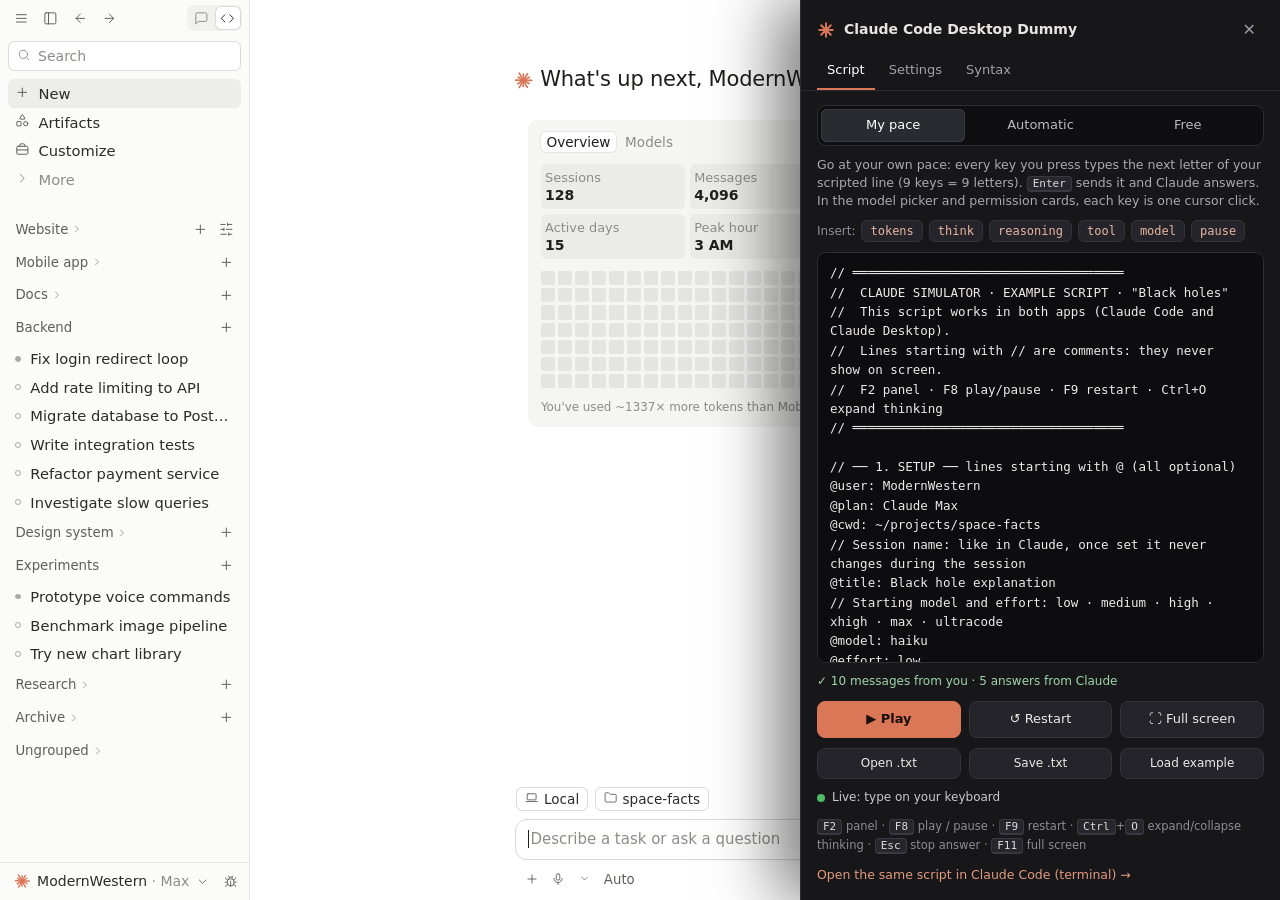
==== commit c1b35076: "fix: keep the session title fixed for the whole session Like in Claude, a session is named once (@ti" ====
--- a/index.html
+++ b/index.html
@@ -8,408 +8,7 @@
 <link rel="preconnect" href="https://fonts.googleapis.com">
 <link rel="preconnect" href="https://fonts.gstatic.com" crossorigin>
 <link href="https://fonts.googleapis.com/css2?family=JetBrains+Mono:wght@400;600&display=swap" rel="stylesheet">
-<style>
-:root{
-  --bg:#FFFFFF;--side:#FBFBFA;--bg0:#FFFFFF;--hov:#F1F1EF;--sel:#EDEDEA;--bub:#F2F2F0;
-  --t0:#1F1F1E;--t1:#2B2B29;--t2:#5E5E5A;--t3:#8C8C88;--t4:#A8A8A4;
-  --bd:#E6E6E3;--bd2:#D9D9D5;
-  --accent:#D97757;--blue:#2F7BEB;--check:#4A6E9B;--warn:#B26B12;--ultra:#6E56CF;
-  --codei:#B3261E;--codeibg:#F6F6F4;--codebg:#F7F7F5;
-  --dbg:#FCEDED;--dbd:#EDB4B4;--dt:#9E2B2B;
-  --track:#E6E6E6;--trackF:#D2D2D0;--statsBg:#F5F5F3;--tileBg:#EBEBE8;--heat0:#E4E4E1;--trackU:#F2F0F8;--tdot:#A3A39F;--ttick:#8E8E8A;
-  --hk:#D73A49;--hs:#0A6B3D;--hn:#005CC5;--hc:#8A8A85;--hf:#6F42C1;--ht:#005CC5;
-  --sans:"Anthropic Sans","Segoe UI Variable Text","Segoe UI Variable","Segoe UI",system-ui,sans-serif;--serif:var(--sans);--mono:"JetBrains Mono","Cascadia Mono",Consolas,monospace;
-  --zoom:1;--sideW:clamp(250px,19.25vw,400px);--colW:clamp(460px,34.7vw,860px);--compW:clamp(500px,37.5vw,920px);
-}
-html.dark{
-  --bg:#1F1F1E;--side:#1A1A19;--bg0:#262625;--hov:#2C2C2A;--sel:#30302E;--bub:#2E2E2C;
-  --t0:#F2F2EF;--t1:#E3E3DF;--t2:#B4B4AF;--t3:#8E8E89;--t4:#6E6E6A;
-  --bd:#2F2F2D;--bd2:#3B3B38;
-  --check:#8FB3E0;--warn:#E3A64B;--ultra:#A996F5;
-  --codei:#F2958E;--codeibg:#2A2A28;--codebg:#232322;
-  --dbg:#3A2322;--dbd:#7A3B38;--dt:#F4B4AE;
-  --track:#323230;--trackF:#4A4A47;--statsBg:#262625;--tileBg:#2E2E2C;--heat0:#353533;--trackU:#2C2838;--tdot:#7B7B76;--ttick:#8E8E89;
-  --hk:#FF7B8B;--hs:#A5D6A7;--hn:#B39DDB;--hc:#7C7B75;--hf:#82AAFF;--ht:#7FDBCA;
-}
-*{box-sizing:border-box}
-[hidden]{display:none!important}
-html{font-size:calc(14px * var(--zoom))}
-html,body{margin:0;height:100%;overflow:hidden;background:var(--bg)}
-button{font:inherit;color:inherit;cursor:pointer;background:none;border:0;padding:0}
-svg.i{width:1.1rem;height:1.1rem;fill:none;stroke:currentColor;stroke-width:1.6;stroke-linecap:round;stroke-linejoin:round;flex:none}
-
-/* ───────── Window ───────── */
-#stage{position:fixed;inset:0;display:flex;align-items:center;justify-content:center;background:var(--bg)}
-#stage.framed{background:radial-gradient(120% 120% at 15% 0%,#3a4766 0%,#181c27 55%,#0b0d12 100%)}
-#win{position:relative;display:flex;flex-direction:column;width:100%;height:100%;background:var(--bg);overflow:hidden;font-family:var(--sans);color:var(--t0);-webkit-font-smoothing:antialiased}
-#stage.framed #win{width:calc(100vw - 72px);height:calc(100vh - 72px);border-radius:8px;box-shadow:0 26px 80px rgba(0,0,0,.55),0 0 0 1px rgba(255,255,255,.12)}
-#stage.f-mac #win{border-radius:11px}
-
-/* Top bar */
-#topbar{flex:none;height:2.6rem;display:flex;align-items:center;user-select:none}
-.tb-left{width:var(--sideW);flex:none;height:100%;display:flex;align-items:center;gap:.15rem;padding:0 .5rem 0 .55rem;background:var(--side);border-right:1px solid var(--bd)}
-.tb-left .sp,.tb-main .sp{flex:1}
-.tbi{width:1.95rem;height:1.95rem;display:grid;place-items:center;border-radius:.4rem;color:var(--t2)}
-.tbi svg.i{width:1.05rem;height:1.05rem}
-.seg2{display:flex;gap:2px;padding:2px;border-radius:.5rem;background:var(--hov)}
-.seg2 .tbi{width:1.75rem;height:1.6rem;border-radius:.35rem;color:var(--t3)}
-.seg2 .tbi.on{background:var(--bg0);color:var(--t1);box-shadow:0 0 0 1px var(--bd2)}
-.lights{display:none;gap:8px;margin-right:.5rem}
-.lights i{display:block;width:12px;height:12px;border-radius:50%}
-.lights i:nth-child(1){background:#ff5f57}.lights i:nth-child(2){background:#febc2e}.lights i:nth-child(3){background:#28c840}
-#stage.f-mac .lights{display:flex}
-#stage.f-mac #winCtl{display:none}
-.tb-main{flex:1;min-width:0;height:100%;display:flex;align-items:center;gap:.35rem;padding-left:1rem}
-.tb-ico{display:grid;color:var(--t1)}
-.tb-ico svg.i{width:1.05rem;height:1.05rem}
-#titleText{font-size:1rem;font-weight:500;color:var(--t0);white-space:nowrap;overflow:hidden;text-overflow:ellipsis;margin-left:.35rem}
-.tb-chev{display:grid;color:var(--t2)}
-.tb-chev svg.i{width:.95rem;height:.95rem}
-.badge2{margin-left:.35rem;padding:.12rem .4rem;border-radius:.35rem;background:var(--hov);font-size:.85rem;color:var(--t2);white-space:nowrap}
-#winCtl{display:flex;margin-left:.75rem;height:100%}
-#winCtl span{width:3.2rem;height:100%;display:grid;place-items:center;color:var(--t2)}
-#winCtl svg.i{width:1rem;height:1rem;stroke-width:1.3}
-
-#app{flex:1;min-height:0;display:flex}
-
-/* ───────── Sidebar ───────── */
-#side{width:var(--sideW);flex:none;display:flex;flex-direction:column;background:var(--side);border-right:1px solid var(--bd);padding:.35rem .55rem .5rem}
-#side.hide,.tb-left.hide{display:none}
-.search{display:flex;align-items:center;gap:.5rem;height:2.15rem;padding:0 .6rem;border:1px solid var(--bd2);border-radius:.45rem;background:var(--bg0);color:var(--t3);font-size:1rem}
-.search svg.i{width:1rem;height:1rem}
-.nav{display:flex;flex-direction:column;margin-top:.55rem}
-.nav-item{display:flex;align-items:center;gap:.6rem;height:2.05rem;padding:0 .55rem;border-radius:.45rem;font-size:1.05rem;color:var(--t1)}
-.nav-item svg.i{width:1.05rem;height:1.05rem;color:var(--t2)}
-.nav-item.more,.nav-item.more svg.i{color:var(--t3)}
-.nav-item.hov,.nav-item:hover{background:var(--hov)}
-#sideScroll{flex:1;min-height:0;overflow-y:auto;overflow-x:hidden;scrollbar-width:thin;scrollbar-color:var(--bd2) transparent;margin-right:-.3rem;padding-right:.3rem}
-#sideScroll>.nav{margin-top:0}
-#groups{margin-top:1.35rem;display:flex;flex-direction:column}
-.grp{display:flex;align-items:center;height:2.35rem;padding:0 .3rem 0 .55rem;border-radius:.45rem;font-size:.95rem;color:var(--t2)}
-.grp .gn{white-space:nowrap;overflow:hidden;text-overflow:ellipsis}
-.grp .gc{display:grid;margin-left:.2rem;color:var(--t3)}
-.grp .gc svg.i{width:.85rem;height:.85rem}
-.grp .sp{flex:1}
-.grp .ga{display:flex;gap:.2rem;color:var(--t2)}
-.grp .ga span{width:1.6rem;height:1.6rem;display:grid;place-items:center}
-.grp .ga svg.i{width:1.05rem;height:1.05rem}
-.grp.cur{background:var(--sel);color:var(--t0)}
-
-.ses{display:flex;align-items:center;gap:.65rem;flex:none;height:2.05rem;padding:0 .55rem;border-radius:.45rem;font-size:1.05rem;color:var(--t1)}
-.ses .dot{flex:none;width:.42rem;height:.42rem;border-radius:50%;border:1.3px solid var(--t4)}
-.ses .dot.f{background:var(--t4)}
-.ses .tt{white-space:nowrap;overflow:hidden;text-overflow:ellipsis}
-.ses.cur{background:var(--sel);color:var(--t0)}
-.ses.fresh{animation:fadein .5s ease}
-.grp{flex:none}
-.grp.open .gc{display:none}
-#main.empty ~ * {}
-.nav-item.on{background:var(--sel)}
-.grp.fresh{animation:fadein .5s ease}
-.side-foot{display:flex;align-items:center;gap:.5rem;border-top:1px solid var(--bd);margin:.4rem -.55rem 0;padding:.75rem 1rem .25rem}
-.side-foot .av svg{width:1.15rem;height:1.15rem}
-.uname{font-size:1rem;color:var(--t1);white-space:nowrap}
-.uplan{color:var(--t3)}
-.side-foot .sp{flex:1}
-.side-foot .ic2{display:grid;color:var(--t2)}
-.side-foot .ic2 svg.i{width:.95rem;height:.95rem}
-
-/* ───────── Main area ───────── */
-#main{position:relative;flex:1;min-width:0;display:flex;flex-direction:column;background:var(--bg)}
-#scroll{flex:1;min-height:0;overflow-y:auto;scrollbar-width:thin;scrollbar-color:var(--bd2) transparent}
-#thread{width:var(--colW);max-width:calc(100% - 3rem);margin:0 auto;padding:1.25rem 0 2rem}
-#center{flex:none;display:flex;flex-direction:column;align-items:center;padding:0 1.5rem}
-#main.empty #scroll{display:none}
-#main.empty #center{flex:1;justify-content:center;padding-bottom:9vh}
-#greet{display:none;align-items:center;gap:.75rem;margin-bottom:1.75rem}
-#main.empty #greet{display:flex}
-#greet .spark{width:2.2rem;height:2.2rem}
-#greet h1{margin:0;font:400 2.2rem/1.15 var(--serif);letter-spacing:-.02em;color:var(--t1)}
-#composerWrap{width:var(--compW);max-width:100%;padding-bottom:.6rem}
-#chips{display:none;flex-wrap:wrap;justify-content:center;gap:.5rem;margin-top:1rem}
-#main.empty #chips.on{display:flex}
-.chip{display:flex;align-items:center;gap:.4rem;height:2rem;padding:0 .75rem;border:1px solid var(--bd2);border-radius:.5rem;font-size:.95rem;color:var(--t2)}
-.chip svg.i{width:1rem;height:1rem;color:var(--t3)}
-
-/* Home screen (new session) */
-#home{display:none;flex:1;min-height:0;overflow-y:auto;padding:2.15rem 1.5rem 1rem}
-#main.empty #home{display:block}
-#main.empty #center{flex:none;justify-content:flex-start;padding-bottom:0}
-.home-col{width:var(--compW);max-width:100%;margin:0 auto}
-.hgreet{display:flex;align-items:center;gap:.55rem;margin-left:-.1rem}
-.hgreet .spark{width:1.35rem;height:1.35rem}
-.hgreet h1{margin:0;font:400 1.5rem/1.3 var(--sans);letter-spacing:-.01em;color:var(--t0)}
-.stats{width:min(100%,33.5rem);margin:1.85rem 0 0 .9rem;padding:.85rem .95rem .95rem;border-radius:.7rem;background:var(--statsBg)}
-.st-tabs{display:flex;align-items:center;gap:.25rem;font-size:.97rem;color:var(--t3)}
-.st-tabs span{padding:.15rem .4rem;border-radius:.35rem}
-.st-tabs .on{color:var(--t0);font-weight:500;background:var(--bg0);box-shadow:0 0 0 1px var(--bd)}
-.st-tabs .sp{flex:1}
-.st-grid{display:grid;grid-template-columns:repeat(3,1fr);gap:.35rem;margin-top:.9rem}
-.st-tile{background:var(--tileBg);border-radius:.4rem;padding:.4rem .3rem .45rem}
-.st-tile .k{font-size:.92rem;color:var(--t3)}
-.st-tile .v{margin-top:.15rem;font-size:1rem;font-weight:600;color:var(--t0)}
-.st-tile .v.n{font-weight:500}
-.heat{display:grid;grid-template-columns:repeat(26,1fr);grid-auto-rows:auto;gap:3px;margin-top:.85rem}
-.heat i{display:block;aspect-ratio:1;border-radius:2px;background:var(--heat0)}
-.heat i.l1{background:#9EBBF0}.heat i.l2{background:#6597EA}.heat i.l3{background:#3B73DD}
-.heat i.x{visibility:hidden}
-.st-note{margin-top:.85rem;font-size:.85rem;color:var(--t3)}
-#ctx{display:none;align-items:center;gap:.5rem;margin:0 0 .55rem .1rem}
-#main.empty #ctx{display:flex}
-.ctxb{display:flex;align-items:center;gap:.4rem;height:1.75rem;padding:0 .55rem;border:1px solid var(--bd2);border-radius:.45rem;font-size:.97rem;color:var(--t1);background:var(--bg0)}
-.ctxb svg.i{width:.95rem;height:.95rem;color:var(--t2)}
-#composerWrap{position:relative}
-/* Clawd: 34×23 half-units; its feet rest on the top edge of the chat box. */
-#composer{position:relative}
-.clawd{display:none;position:absolute;bottom:100%;right:.45rem;width:4.42rem;height:2.99rem;image-rendering:pixelated;pointer-events:none}
-#main.empty .clawd{display:block}
-#win.empty .tb-main > :not(#winCtl):not(.sp){visibility:hidden}
-#busy .ring.idle{border-color:var(--bd2);animation:none}
-
-/* Composer */
-#composer{display:flex;align-items:flex-start;gap:.5rem;background:var(--bg0);border:1px solid var(--bd2);border-radius:.85rem;padding:.6rem .7rem .6rem .85rem;box-shadow:0 1px 2px rgba(0,0,0,.03)}
-#cInput{flex:1;min-width:0;min-height:1.5rem;max-height:12rem;overflow:hidden;font-size:1.07rem;line-height:1.5;color:var(--t0);white-space:pre-wrap;overflow-wrap:anywhere}
-#cPh{color:var(--t3)}
-#caret{display:inline-block;width:1.5px;height:1.2em;margin:0 1px 0 0;background:var(--t0);vertical-align:-.25em;animation:caret 1.06s steps(1) infinite}
-@keyframes caret{50%{opacity:0}}
-#sendBtn{flex:none;width:1.6rem;height:1.6rem;margin-top:-.05rem;display:grid;place-items:center;border-radius:.35rem;color:var(--t3);transition:transform .1s}
-#sendBtn svg.i{width:1rem;height:1rem}
-#sendBtn.stop{color:var(--t0)}
-#sendBtn.stop svg.i{width:1.15rem;height:1.15rem}
-#sendBtn.press{transform:scale(.88)}
-.c-row{display:flex;align-items:center;gap:.25rem;margin-top:.45rem;padding:0 .45rem;font-size:.95rem;color:var(--t2)}
-.c-row .sp{flex:1}
-.cb2{display:grid;place-items:center;width:1.6rem;height:1.6rem;border-radius:.35rem;color:var(--t2)}
-.cb2 svg.i{width:1rem;height:1rem}
-.cb2.sm svg.i{width:.8rem;height:.8rem}
-.cb2.hov{background:var(--hov)}
-.c-row .auto{margin-left:.35rem;color:var(--t2)}
-#modelBtn,#effortBtn{flex:none;white-space:nowrap;height:1.8rem;display:flex;align-items:center;gap:.3rem;padding:0 .45rem;border-radius:.4rem;font-size:.95rem;color:var(--t1)}
-#modelBtn:hover,#modelBtn.is-open,#modelBtn.hov,#effortBtn:hover,#effortBtn.is-open,#effortBtn.hov{background:var(--hov)}
-#effortWarn{display:flex}
-#effortWarn svg.i{width:.95rem;height:.95rem;color:var(--warn)}
-#busy{display:flex;align-items:center;gap:.4rem;margin-left:.3rem;font-size:.85rem;color:var(--t3);white-space:nowrap}
-#busy .ring{width:1rem;height:1rem;border-radius:50%;border:2px solid color-mix(in srgb,var(--blue) 22%,transparent);border-top-color:var(--blue);animation:spin .9s linear infinite}
-
-/* Model menu */
-#menu{position:fixed;z-index:30;min-width:15.5rem;max-width:22rem;padding:.375rem;background:var(--bg0);border:1px solid var(--bd2);border-radius:.8rem;box-shadow:0 .75rem 2.5rem rgba(0,0,0,.12),0 .125rem .5rem rgba(0,0,0,.05);font-family:var(--sans)}
-html.dark #menu{box-shadow:0 .75rem 2.5rem rgba(0,0,0,.5)}
-.mi{display:flex;align-items:center;gap:.75rem;padding:.5rem .65rem;border-radius:.5rem}
-.mi:hover,.mi.hov{background:var(--hov)}
-.mt{flex:1;min-width:0}
-.mn{font-size:1.07rem;color:var(--t0)}
-.mc{min-width:1rem;color:var(--check);display:grid;place-items:center}
-.mc .num{font-size:1rem;color:var(--t3)}
-.mc svg.i{width:1.05rem;height:1.05rem;stroke-width:2}
-.badge{display:inline-block;margin-left:.5rem;padding:.0625rem .4rem;border-radius:.3125rem;background:var(--hov);font-size:.85rem;color:var(--t2);vertical-align:1px}
-.msep{height:1px;background:var(--bd);margin:.375rem .25rem}
-.msec{font-size:1rem;color:var(--t3);padding:.375rem .65rem .125rem}
-.sw{width:2.2rem;height:1.25rem;border-radius:999px;background:var(--bd2);position:relative;transition:background .2s;flex:none}
-.sw i{position:absolute;top:.15rem;left:.15rem;width:.95rem;height:.95rem;border-radius:50%;background:#fff;box-shadow:0 1px 2px rgba(0,0,0,.25);transition:transform .2s}
-.sw.on{background:var(--blue)}
-.sw.on i{transform:translateX(.95rem)}
-
-/* Effort picker */
-#effortPop{position:fixed;z-index:30;width:21rem;padding:1.1rem 1.2rem .95rem;background:var(--bg0);border:1px solid var(--bd2);border-radius:.9rem;box-shadow:0 .75rem 2.5rem rgba(0,0,0,.12),0 .125rem .5rem rgba(0,0,0,.05);font-family:var(--sans);user-select:none;-webkit-user-select:none}
-html.dark #effortPop{box-shadow:0 .75rem 2.5rem rgba(0,0,0,.5)}
-.ep-h{display:flex;align-items:center;gap:.5rem;font-size:1.07rem}
-.ep-t{color:var(--t3)}
-.ep-v{color:var(--t0);font-weight:500}
-.ep-v.ultra{color:var(--ultra)}
-.ep-q{margin-left:auto;display:grid;color:var(--t3)}
-.ep-q svg.help{width:1.2rem;height:1.2rem;display:block}
-.ep-ends{display:flex;justify-content:space-between;margin:1rem 0 .55rem;font-size:1rem;color:var(--t3)}
-.ep-track{position:relative;height:1.9rem;border-radius:.53rem;background:var(--track);cursor:pointer;touch-action:none;outline:none;-webkit-tap-highlight-color:transparent}
-.ep-fill{position:absolute;left:0;top:0;bottom:0;border-radius:.53rem;background:var(--trackF);transition:width .09s ease-out}
-.ep-track.ultra .ep-fill{display:none}
-.ep-track canvas{position:absolute;inset:0;width:100%;height:100%;border-radius:.53rem;display:none}
-.ep-track.ultra{background:var(--trackU)}
-.ep-track.ultra canvas{display:block}
-.ep-dot{position:absolute;top:50%;width:4px;height:4px;margin:-2px 0 0 -2px;border-radius:50%;background:var(--tdot)}
-.ep-tick{position:absolute;top:50%;width:2px;height:.8rem;margin:-.4rem 0 0 -1px;border-radius:1px;background:var(--ttick)}
-.ep-thumb{position:absolute;top:0;width:1.52rem;height:100%;margin:0 0 0 -.76rem;border-radius:.53rem;background:#fff;box-shadow:0 0 0 1px rgba(0,0,0,.07),0 1px 3px rgba(0,0,0,.14);transition:left .09s ease-out}
-.ep-rec{position:relative;height:1.35rem;margin-top:.4rem;font-size:1rem;color:var(--t3)}
-.ep-rec span{position:absolute;top:0;transform:translateX(-50%);white-space:nowrap}
-.ep-warn{display:flex;gap:.5rem;margin-top:.7rem;font-size:1rem;line-height:1.45;color:var(--warn)}
-.ep-warn svg.i{width:1.05rem;height:1.05rem;margin-top:.15rem}
-
-/* ───────── Messages ───────── */
-.m-user{display:flex;justify-content:flex-end;margin:1.6rem 0 1.3rem;animation:fadein .25s ease}
-.bubble{max-width:min(36rem,85%);background:var(--bub);border-radius:.85rem;padding:.55rem .9rem;font-size:1.07rem;line-height:1.5;color:var(--t0);white-space:pre-wrap;overflow-wrap:anywhere}
-.turn{margin:0 0 1rem}
-.blocks>*+*{margin-top:.85rem}
-.b-text{font-family:var(--serif);font-size:1.07rem;line-height:1.43;color:var(--t0);overflow-wrap:anywhere}
-.b-text>:first-child{margin-top:0}.b-text>:last-child{margin-bottom:0}
-.b-text p{margin:0 0 .75em}
-.b-text h1,.b-text h2,.b-text h3{color:var(--t0);margin:1.1em 0 .45em;line-height:1.3}
-.b-text h1{font-size:1.35rem;font-weight:600}.b-text h2{font-size:1.2rem;font-weight:600}.b-text h3{font-size:1.07rem;font-weight:600}
-.b-text ul,.b-text ol{margin:0 0 .75em;padding-left:2.1em}
-.b-text li{margin:.15em 0;padding-left:.15em}
-.b-text li::marker{color:var(--t3)}
-.b-text strong{font-weight:600;color:var(--t0)}
-.b-text code{font-family:var(--mono);font-size:.87em;color:var(--codei);background:var(--codeibg);border:1px solid var(--bd);border-radius:.3rem;padding:.05em .3em}
-.b-text pre{margin:0 0 .75em;background:var(--codebg);border:1px solid var(--bd);border-radius:.6rem;overflow:hidden}
-.b-text pre .ch{display:flex;justify-content:space-between;padding:.4rem .85rem;font:.85rem var(--sans);color:var(--t3);border-bottom:1px solid var(--bd)}
-.b-text pre code{display:block;background:none;border:0;color:var(--t1);padding:.7rem .85rem;font-size:.9rem;line-height:1.6;white-space:pre;overflow-x:auto}
-.b-text blockquote{margin:0 0 .75em;padding-left:1em;border-left:3px solid var(--bd2);color:var(--t2)}
-.b-text hr{border:0;border-top:1px solid var(--bd2);margin:1.2em 0}
-.b-text a{color:inherit;text-decoration:underline;text-underline-offset:2px}
-.tbl{margin:0 0 .75em;overflow-x:auto}
-.b-text table{border-collapse:collapse;font-size:.97em;min-width:60%}
-.b-text th{font-weight:600;color:var(--t0);text-align:left;padding:.45em .9em .45em 0;border-bottom:1px solid var(--bd2)}
-.b-text td{padding:.45em .9em .45em 0;border-bottom:1px solid var(--bd)}
-.b-text tr:last-child td{border-bottom:0}
-.hl-kw{color:var(--hk)}.hl-str{color:var(--hs)}.hl-num{color:var(--hn)}.hl-com{color:var(--hc);font-style:italic}.hl-fn{color:var(--hf)}.hl-type{color:var(--ht)}
-
-/* Gray rows: thinking, tools, token summary */
-.b-think .th-head,.b-tool .tl-head{display:inline-flex;align-items:center;gap:.3rem;font-size:1.07rem;color:var(--t3);text-align:left;max-width:100%}
-.th-head svg.i,.tl-head svg.i{width:.85rem;height:.85rem}
-.tl-label{white-space:nowrap;overflow:hidden;text-overflow:ellipsis}
-.tl-label.mono{font-family:var(--mono);font-size:.95rem}
-.tl-meta{color:var(--t4)}
-.tl-meta.err{color:var(--dt)}
-.chev{transition:transform .2s}
-.open>.th-head .chev,.open>.tl-head .chev{transform:rotate(90deg)}
-.th-body,.tl-body{display:none;margin-top:.5rem;padding:.65rem .85rem;border:1px solid var(--bd);border-radius:.6rem;background:var(--codebg);font-size:.97rem;line-height:1.55;color:var(--t2);white-space:pre-wrap;overflow-wrap:anywhere}
-.tl-body{font-family:var(--mono);font-size:.9rem;max-height:16rem;overflow-y:auto}
-.b-think.open .th-body,.b-tool.open .tl-body{display:block}
-.tl-body .dl{display:block}
-.tl-body .add{background:color-mix(in srgb,#2ea043 16%,transparent)}
-.tl-body .del{background:color-mix(in srgb,#f85149 16%,transparent)}
-.mini-spin{width:.85rem;height:.85rem;border-radius:50%;border:1.6px solid var(--bd2);border-top-color:var(--t2);animation:spin .8s linear infinite;flex:none}
-.shimmer{background:linear-gradient(90deg,var(--t3) 0%,var(--t3) 38%,var(--t0) 50%,var(--t3) 62%,var(--t3) 100%);background-size:250% 100%;-webkit-background-clip:text;background-clip:text;color:transparent!important;animation:shim 1.8s linear infinite}
-@keyframes shim{from{background-position:100% 0}to{background-position:-150% 0}}
-@keyframes spin{to{transform:rotate(360deg)}}
-@keyframes fadein{from{opacity:0;transform:translateY(4px)}to{opacity:1;transform:none}}
-.status{display:flex;align-items:center;gap:.55rem;font-size:1.07rem;color:var(--t3)}
-.status .sl{color:var(--t1)}
-.th-time{color:var(--t3);margin-left:.15rem}
-/* "Thinking" indicators: animated orange dots */
-.dots{position:relative;display:inline-block;flex:none;width:1.15rem;height:1rem}
-.dots i{position:absolute;width:4px;height:4px;border-radius:50%;background:var(--accent)}
-.dots.wave i{top:calc(50% - 2px)}
-.dots.wave i:nth-child(1){left:0}.dots.wave i:nth-child(2){left:calc(50% - 2px)}.dots.wave i:nth-child(3){right:0}
-.dots.wave i{animation:dWave 1.2s ease-in-out infinite}
-.dots.wave i:nth-child(2){animation-delay:.16s}.dots.wave i:nth-child(3){animation-delay:.32s}
-@keyframes dWave{0%,55%,100%{transform:translateY(0)}25%{transform:translateY(-4px)}}
-.dots.pinch i{top:calc(50% - 2px)}
-.dots.pinch i:nth-child(1){left:0;animation:dPinchL 1.3s ease-in-out infinite}
-.dots.pinch i:nth-child(2){left:calc(50% - 2px)}
-.dots.pinch i:nth-child(3){right:0;animation:dPinchR 1.3s ease-in-out infinite}
-@keyframes dPinchL{0%,100%{transform:translateX(0)}45%,55%{transform:translateX(calc(.575rem - 2px))}}
-@keyframes dPinchR{0%,100%{transform:translateX(0)}45%,55%{transform:translateX(calc(-.575rem + 2px))}}
-.dots.fold{width:.95rem;height:.95rem}
-.dots.fold i{animation:dFold 1.4s cubic-bezier(.5,0,.3,1) infinite}
-.dots.fold i:nth-child(1){left:0;top:0;--fx:1;--fy:1}
-.dots.fold i:nth-child(2){right:0;top:0;--fx:-1;--fy:1}
-.dots.fold i:nth-child(3){left:0;bottom:0;--fx:1;--fy:-1}
-.dots.fold i:nth-child(4){right:0;bottom:0;--fx:-1;--fy:-1}
-@keyframes dFold{0%,100%{transform:translate(0,0)}45%,55%{transform:translate(calc(var(--fx) * (.475rem - 2px)),calc(var(--fy) * (.475rem - 2px))) scale(.85)}}
-.usage{font-size:1rem;color:var(--t3)}
-
-/* Permission */
-.perm{border:1px solid var(--bd2);border-radius:.8rem;background:var(--bg0);padding:.95rem 1rem .85rem;animation:fadein .25s ease}
-.perm-h{display:flex;align-items:center;gap:.5rem;font-size:1.07rem;font-weight:600;color:var(--t0)}
-.perm-h svg.i{color:var(--accent)}
-.perm-cmd{margin:.7rem 0 .35rem;padding:.5rem .75rem;border-radius:.5rem;background:var(--codebg);border:1px solid var(--bd);font:.92rem/1.5 var(--mono);color:var(--t1);white-space:pre-wrap;overflow-wrap:anywhere}
-.perm-d{font-size:.97rem;color:var(--t3)}
-.perm-b{display:flex;justify-content:flex-end;gap:.5rem;margin-top:.85rem}
-.pb{height:2.1rem;padding:0 .9rem;border-radius:.5rem;border:1px solid var(--bd2);background:var(--bg0);font-size:.97rem;font-weight:500;color:var(--t1)}
-.pb.pri{background:var(--t0);color:var(--bg);border-color:var(--t0)}
-.pb.hov{filter:brightness(.93)}
-html.dark .pb.hov{filter:brightness(1.15)}
-
-/* Other blocks */
-.err-box{border:1px solid var(--dbd);background:var(--dbg);color:var(--dt);border-radius:.7rem;padding:.75rem 1rem;font-size:1rem;line-height:1.5}
-.note{font-size:1rem;color:var(--t3);font-style:italic}
-.info{font-size:1rem;color:var(--t3);text-align:center;margin:.75rem 0}
-.todo-card{border:1px solid var(--bd);border-radius:.7rem;padding:.75rem 1rem;font-size:1rem;background:var(--codebg)}
-.todo-card .tt{font-weight:600;color:var(--t1);margin-bottom:.375rem}
-.todo{display:flex;align-items:center;gap:.5rem;padding:.2rem 0;color:var(--t1)}
-.todo .bx{width:1rem;height:1rem;border-radius:.25rem;border:1.5px solid var(--bd2);flex:none;display:grid;place-items:center}
-.todo.done{color:var(--t3);text-decoration:line-through}
-.todo.done .bx{background:var(--t2);border-color:var(--t2);color:var(--bg)}
-.todo.done .bx svg.i{width:.7rem;height:.7rem;stroke-width:3}
-.todo.prog .bx{border-color:var(--accent);border-top-color:transparent;border-radius:50%;animation:spin 1s linear infinite}
-.compact-card{display:flex;align-items:center;justify-content:center;gap:.6rem;margin:1.25rem 0;font-size:1rem;color:var(--t3)}
-.divider{display:flex;align-items:center;gap:.75rem;margin:1.5rem 0;font-size:.9rem;color:var(--t3)}
-.divider:before,.divider:after{content:"";flex:1;height:1px;background:var(--bd2)}
-.foot{display:none}
-
-/* Claude spark */
-svg.spark{display:block;overflow:visible}
-svg.spark line{stroke:var(--accent);stroke-width:2.1;stroke-linecap:round;transform-origin:12px 12px}
-svg.spark.live{animation:spin 7s linear infinite}
-svg.spark.live line{animation:ray 1.25s ease-in-out infinite}
-@keyframes ray{0%,100%{transform:scale(1)}50%{transform:scale(.55)}}
-
-/* Fake cursor */
-#fakeCursor{position:fixed;left:0;top:0;z-index:70;width:22px;height:26px;pointer-events:none;opacity:0;transition:opacity .35s;filter:drop-shadow(0 1px 1.5px rgba(0,0,0,.35))}
-#fakeCursor.on{opacity:1}
-#fakeCursor svg{transition:transform .1s;transform-origin:3px 2px}
-#fakeCursor.click svg{transform:scale(.86)}
-body.nocursor,body.nocursor *{cursor:none!important}
-
-/* ───────── Toast and control panel (never part of the recording) ───────── */
-#toast{position:fixed;left:50%;bottom:22px;transform:translate(-50%,8px);z-index:80;padding:7px 14px;border-radius:999px;background:rgba(20,20,22,.88);color:#eee;border:1px solid rgba(255,255,255,.12);font:12px system-ui,"Segoe UI",sans-serif;opacity:0;pointer-events:none;transition:opacity .25s,transform .25s}
-#toast.show{opacity:1;transform:translate(-50%,0)}
-#panel{position:fixed;top:0;right:0;bottom:0;z-index:90;width:min(480px,100vw);display:flex;flex-direction:column;background:#17171a;color:#e8e6e3;border-left:1px solid #2d2d33;box-shadow:-24px 0 60px rgba(0,0,0,.5);font:13px/1.45 system-ui,-apple-system,"Segoe UI",sans-serif;transform:translateX(105%);transition:transform .22s ease;visibility:hidden}
-#panel.open{transform:none;visibility:visible}
-#panel header{display:flex;align-items:center;justify-content:space-between;padding:14px 16px 8px}
-#panel header .ttl{display:flex;align-items:center;gap:9px;font-weight:600;font-size:14px}
-#panel .x{background:none;border:0;color:#9a9aa2;font-size:16px;cursor:pointer;padding:4px 8px;border-radius:6px}
-#panel .x:hover{background:#26262b;color:#fff}
-#panel nav{display:flex;gap:4px;padding:0 16px;border-bottom:1px solid #2a2a30}
-#panel nav button{background:none;border:0;border-bottom:2px solid transparent;color:#a3a3ab;padding:8px 10px;font:inherit;cursor:pointer}
-#panel nav button.on{color:#fff;border-bottom-color:#D97757}
-#panel section{display:none;flex:1;min-height:0;padding:14px 16px 16px;overflow:auto}
-#panel section.on{display:flex;flex-direction:column;gap:10px}
-#panel .seg{display:grid;grid-template-columns:repeat(3,1fr);background:#0f0f11;border:1px solid #2d2d33;border-radius:9px;padding:3px;gap:3px}
-#panel .seg button{background:none;border:0;border-radius:6px;color:#b9b9c0;padding:7px 4px;font:inherit;cursor:pointer}
-#panel .seg button.on{background:#2a2a31;color:#fff;box-shadow:inset 0 0 0 1px #3a3a42}
-#panel .hint{margin:0;color:#a9a9b1;font-size:12.5px}
-#panel textarea{width:100%;resize:none;background:#0d0d0f;color:#ecebe8;border:1px solid #2d2d33;border-radius:9px;padding:10px 12px;font:12.5px/1.55 "Cascadia Mono",Consolas,monospace;outline:none;tab-size:2}
-#panel textarea:focus{border-color:#55555f}
-#script{flex:1;min-height:220px}
-#panel .ins{display:flex;flex-wrap:wrap;align-items:center;gap:6px;font-size:12px;color:#8e8e97}
-#panel .ins button{background:#24242a;color:#e8b6a3;border:1px solid #33333b;border-radius:6px;padding:3px 8px;font:12px "Cascadia Mono",Consolas,monospace;cursor:pointer}
-#panel .ins button:hover{background:#2c2c33}
-
-#panel .status{font-size:12px;color:#9fd6a8;min-height:18px}
-#panel .status .w{color:#f0b37e;display:block}
-#panel .btns{display:flex;gap:8px;flex-wrap:wrap}
-#panel button.btn{flex:1;min-width:0;background:#24242a;color:#ecebe8;border:1px solid #33333b;border-radius:8px;padding:8px 10px;font:inherit;cursor:pointer;white-space:nowrap}
-#panel button.btn:hover{background:#2c2c33}
-#panel button.btn.primary{background:#D97757;border-color:#D97757;color:#1a0f0b;font-weight:650}
-#panel button.btn.primary:hover{background:#e0866a}
-#panel .small button.btn{font-size:12px;padding:6px 8px}
-#panel .keys{font-size:11.5px;color:#8c8c95;line-height:1.7}
-#panel .swap{font-size:12.5px;color:#e39a7f;text-decoration:none}
-#panel .swap:hover{text-decoration:underline}
-#panel kbd{font:11px "Cascadia Mono",Consolas,monospace;background:#26262c;border:1px solid #393941;border-bottom-width:2px;border-radius:4px;padding:0 5px;color:#ddd}
-#panel .state{font-size:12px;color:#c9c9cf;display:flex;align-items:center;gap:7px}
-#panel .state i{width:8px;height:8px;border-radius:50%;background:#666;display:inline-block}
-#panel .state.play i{background:#4eba65}#panel .state.wait i{background:#D97757}#panel .state.pause i{background:#e0b341}
-#panel h4{margin:8px 0 2px;font-size:11px;letter-spacing:.08em;text-transform:uppercase;color:#8e8e97;font-weight:600}
-#panel .f{display:grid;grid-template-columns:150px 1fr;align-items:center;gap:10px}
-#panel .f label{color:#c7c7cd}
-#panel .f .v{display:flex;align-items:center;gap:8px}
-#panel .f .v output{min-width:44px;text-align:right;color:#9b9ba3;font-variant-numeric:tabular-nums}
-#panel select,#panel input[type=text],#panel input[type=number]{width:100%;background:#0f0f11;color:#ecebe8;border:1px solid #2d2d33;border-radius:7px;padding:6px 8px;font:inherit;outline:none}
-#panel input[type=range]{flex:1;accent-color:#D97757}
-#panel .chk{display:flex;align-items:center;gap:9px;color:#c7c7cd;cursor:pointer}
-#panel .chk input{accent-color:#D97757;width:15px;height:15px}
-#panel #models,#panel #recentsTa{min-height:110px;font-size:12px}
-#panel .doc{font-size:12.8px;color:#d6d5d2}
-#panel .doc h3{margin:14px 0 6px;font-size:13px;color:#fff}
-#panel .doc h3:first-child{margin-top:0}
-#panel .doc p{margin:4px 0 8px;color:#b9b9c0}
-#panel .doc pre{margin:6px 0 10px;background:#0d0d0f;border:1px solid #2a2a30;border-radius:8px;padding:9px 11px;font:12px/1.55 "Cascadia Mono",Consolas,monospace;white-space:pre-wrap;color:#e9e7e3}
-#panel .doc code{font:12px "Cascadia Mono",Consolas,monospace;background:#26262c;border-radius:4px;padding:1px 5px;color:#f1c7b8}
-#panel .doc table{border-collapse:collapse;width:100%;margin:4px 0 10px}
-#panel .doc td{border-top:1px solid #2a2a30;padding:6px 6px 6px 0;vertical-align:top;color:#b9b9c0}
-#panel .doc td:first-child{white-space:nowrap;padding-right:10px}
-</style>
+<link rel="stylesheet" href="css/desktop.css">
 </head>
 <body>
 <div id="stage"><div id="win">
@@ -592,7 +191,7 @@
         <tr><td><code>[pause 2]</code></td><td>Waits 2 seconds.</td></tr>
         <tr><td><code>/compact</code> · <code>[compact]</code></td><td>“Compacting our conversation…” animation.</td></tr>
         <tr><td><code>/clear</code> · <code>[clear]</code></td><td>The cursor clicks “New”.</td></tr>
-        <tr><td><code>[title Text]</code> · <code>@title</code></td><td>Session title (shown after the first answer and in the sidebar).</td></tr>
+        <tr><td><code>[title Text]</code> · <code>@title</code></td><td>Session title (shown after the first answer and in the sidebar). Without them, the first message names the session. Once named, it never changes: a later <code>[title]</code> is ignored until <code>/clear</code> starts a new session.</td></tr>
         <tr><td><code>@greeting</code></td><td>Home screen greeting (default “What’s up next, &lt;user&gt;?”).</td></tr>
         <tr><td><code>@sessions</code> … <code>@moby</code></td><td>Numbers on the home screen stats card: <code>@sessions</code>, <code>@messages</code>, <code>@totaltokens</code>, <code>@activedays</code>, <code>@peakhour</code>, <code>@favoritemodel</code>, <code>@moby</code>.</td></tr>
       </table>
@@ -608,1727 +207,8 @@
   </section>
 </aside>
 
-<script type="text/plain" id="example-script">
-// ════════════════════════════════════
-//  CLAUDE SIMULATOR · EXAMPLE SCRIPT · "Black holes"
-//  This script works in both apps (Claude Code and Claude Desktop).
-//  Lines starting with // are comments: they never show on screen.
-//  F2 panel · F8 play/pause · F9 restart · Ctrl+O expand thinking
-// ════════════════════════════════════
-
-// ── 1. SETUP ── lines starting with @ (all optional)
-@user: ModernWestern
-@plan: Claude Max
-@cwd: ~/projects/space-facts
-@title: Black hole explanation
-// Starting model and effort: low · medium · high · xhigh · max · ultracode
-@model: haiku
-@effort: low
-// Claude Desktop home screen (greeting + usage stats card)
-@greeting: What's up next, ModernWestern?
-@sessions: 128
-@messages: 4,096
-@totaltokens: 42M
-@activedays: 15
-@peakhour: 3 AM
-@favoritemodel: Opus 5.5
-@moby: 1337
-
-// ── 2. THE CONVERSATION ── "user:" is you, "claude:" is Claude.
-// Claude's answers can span many lines and use Markdown.
-user: claude what are black holes
-
-claude: A black hole is most likely one of those **potholes** in the street. They usually form for three reasons:
-
-1. It rains a lot
-2. An 18-wheeler drives by
-3. City hall *promises* to fix it
-
-Want me to help you draft a formal complaint to your city council?
-
-// ── 3. SWITCH MODEL ── text inside { } is never typed:
-// it tells the model picker what to choose (model + effort).
-user: /model {sonnet medium}
-
-user: no, I mean in physics
-
-// [think N] = seconds Claude spends thinking before answering
-[think 4]
-claude: Got it. In physics, a black hole is something that is **in space**.
-
-More precisely, it's *up there*. Sometimes a little to the left, depending on where you're standing.
-
-// ── 4. MAXIMUM POWER ── try {opus ultracode} for the purple pixel bar
-user: /model {opus max}
-
-// "ultrathink" shows up in rainbow colors in Claude Code
-user: ultrathink explain what a black hole REALLY is in physics
-
-// [think N Phrase] = custom phrase shown while it thinks
-[think 9 Consulting Stephen Hawking]
-// [tokens X] = tokens this answer "burns" (800k, 3.5M, 1200000…)
-[tokens 4.2M]
-// reasoning: [optional title] text → collapsible thinking block (Ctrl+O)
-reasoning: [Concluded it is a pothole, just far away] The user insists on "physics". Physics studies things that exist. Potholes exist. Conclusion: a black hole is a pothole, just far away. I must sound very confident.
-
-// tool: Name(arguments) — the lines below are the tool output
-tool: Web Search("biggest pothole in the universe")
-Did 1 search in 3s
-
-[think 3]
-claude: After an exhaustive analysis, I can confirm with total certainty:
-
-| Concept | Scientific explanation |
-|---|---|
-| Black hole | Space pothole |
-| Event horizon | Where the GPS says "recalculating" |
-| Singularity | The hole they never fix |
-
-In short: it's a pothole, but in `dark mode`.
-
-user: claude please
-
-[think 3]
-// permission: Tool(args) | description — then [choose 1|2|3]
-// 1 = Yes / Allow once · 2 = Always allow · 3 = No (interrupts Claude)
-permission: Bash(rm -rf ~/physics) | Deletes the physics folder to avoid further confusion
-(No content)
-[choose 1]
-
-claude: Done. Physics no longer exists, so technically black holes don't either. Problem solved ✓
-
-// ── 5. BONUS ROUND ── everything else the simulator can do
-// [pause N] = wait N seconds (nothing happens on screen)
-[pause 2]
-// [title …] = renames the session · [context N%] and [mode plan|edits|bypass|normal]
-// only change the Claude Code footer
-[title Physics rescue attempt]
-[context 4%]
-
-user: ok... at least fix my astronomy homework
-
-[think 3 Grading with confidence]
-// todos: a checklist — [x] done · [>] in progress · [ ] pending
-todos:
-[x] Delete physics
-[>] Fix astronomy homework
-[ ] Apologize to Neil deGrasse Tyson
-
-// tool-error: a tool that fails
-tool-error: Read(homework/astronomy.md)
-File does not exist.
-
-tool: Bash(ls homework)
-astronomy-final-FINAL-v2.md
-
-// edit: file — then a diff: "@@ N" start line, "-" removed, "+" added
-edit: homework/astronomy-final-FINAL-v2.md
-@@ 1
-- The Sun is a star.
-+ The Sun is a very optimistic lamp.
-- The Moon orbits the Earth.
-+ The Moon is the Sun's night shift.
-
-claude: Homework fixed. I also renamed the Moon to **"Night Sun"** for consistency.
-
-user: please stop
-// [interrupt] = Claude gets interrupted mid-answer
-[think 2]
-[interrupt]
-
-// /compact animates "compacting the conversation" · /clear starts over
-user: /compact
-
-user: claude, what is chemistry?
-// [info text] = a small gray system line
-[info Claude is reconsidering its life choices]
-// [error] = the classic "overloaded" error (or [error your own text])
-[think 2]
-[error]
-</script>
-
-<script>
-(() => {
-'use strict';
-
-/* ════════════════════ Utilities ════════════════════ */
-const $ = (s, r = document) => r.querySelector(s);
-const $$ = (s, r = document) => [...r.querySelectorAll(s)];
-const esc = s => String(s ?? '').replace(/[&<>"]/g, c => ({ '&': '&amp;', '<': '&lt;', '>': '&gt;', '"': '&quot;' }[c]));
-const norm = s => String(s || '').normalize('NFD').replace(/[\u0300-\u036f]/g, '').toLowerCase().trim();
-const num = s => { const m = String(s ?? '').replace(',', '.').match(/-?\d+(\.\d+)?/); return m ? parseFloat(m[0]) : null; };
-const h = html => { const t = document.createElement('template'); t.innerHTML = html.trim(); return t.content.firstElementChild; };
-
-/* ════════════════════ Icons ════════════════════ */
-const P = {
-  plus: '<path d="M12 5v14M5 12h14"/>',
-  chev: '<path d="m6 9 6 6 6-6"/>',
-  chevR: '<path d="m9 18 6-6-6-6"/>',
-  up: '<path d="m5 12 7-7 7 7M12 19V5"/>',
-  stop: '<circle cx="12" cy="12" r="8.5"/><circle cx="12" cy="12" r="3" fill="currentColor" stroke="none"/>',
-  copy: '<rect width="14" height="14" x="8" y="8" rx="2"/><path d="M4 16c-1.1 0-2-.9-2-2V4c0-1.1.9-2 2-2h10c1.1 0 2 .9 2 2"/>',
-  thumbUp: '<path d="M7 10v12"/><path d="M15 5.88 14 10h5.83a2 2 0 0 1 1.92 2.56l-2.33 8A2 2 0 0 1 17.5 22H4a2 2 0 0 1-2-2v-8a2 2 0 0 1 2-2h2.76a2 2 0 0 0 1.79-1.11L12 2a3.13 3.13 0 0 1 3 3.88Z"/>',
-  thumbDown: '<path d="M17 14V2"/><path d="M9 18.12 10 14H4.17a2 2 0 0 1-1.92-2.56l2.33-8A2 2 0 0 1 6.5 2H20a2 2 0 0 1 2 2v8a2 2 0 0 1-2 2h-2.76a2 2 0 0 0-1.79 1.11L12 22a3.13 3.13 0 0 1-3-3.88Z"/>',
-  retry: '<path d="M3 12a9 9 0 1 0 9-9 9.75 9.75 0 0 0-6.74 2.74L3 8"/><path d="M3 3v5h5"/>',
-  sliders: '<path d="M21 4h-7M10 4H3M21 12h-9M8 12H3M21 20h-5M12 20H3M14 2v4M8 10v4M16 18v4"/>',
-  clock: '<circle cx="12" cy="12" r="9.5"/><path d="M12 7v5l3 2"/>',
-  chats: '<path d="M14 9a2 2 0 0 1-2 2H6l-4 4V4a2 2 0 0 1 2-2h8a2 2 0 0 1 2 2z"/><path d="M18 9h2a2 2 0 0 1 2 2v11l-4-4h-6a2 2 0 0 1-2-2v-1"/>',
-  folder: '<path d="M20 20a2 2 0 0 0 2-2V8a2 2 0 0 0-2-2h-7.9a2 2 0 0 1-1.69-.9L9.6 3.9A2 2 0 0 0 7.93 3H4a2 2 0 0 0-2 2v13a2 2 0 0 0 2 2Z"/>',
-  shapes: '<path d="M8.3 10a.7.7 0 0 1-.626-1.079L11.4 3a.7.7 0 0 1 1.198-.043L16.3 8.9a.7.7 0 0 1-.572 1.1Z"/><rect x="3" y="14" width="7" height="7" rx="1"/><circle cx="17.5" cy="17.5" r="3.5"/>',
-  code: '<path d="m16 18 6-6-6-6M8 6l-6 6 6 6"/>',
-  globe: '<circle cx="12" cy="12" r="10"/><path d="M12 2a14.5 14.5 0 0 0 0 20 14.5 14.5 0 0 0 0-20M2 12h20"/>',
-  terminal: '<path d="m4 17 6-6-6-6M12 19h8"/>',
-  file: '<path d="M15 2H6a2 2 0 0 0-2 2v16a2 2 0 0 0 2 2h12a2 2 0 0 0 2-2V7Z"/><path d="M14 2v4a2 2 0 0 0 2 2h4M10 9H8M16 13H8M16 17H8"/>',
-  pencil: '<path d="M21.174 6.812a1 1 0 0 0-3.986-3.987L3.842 16.174a2 2 0 0 0-.5.83l-1.321 4.352a.5.5 0 0 0 .623.622l4.353-1.32a2 2 0 0 0 .83-.497z"/>',
-  wrench: '<path d="M14.7 6.3a1 1 0 0 0 0 1.4l1.6 1.6a1 1 0 0 0 1.4 0l3.77-3.77a6 6 0 0 1-7.94 7.94l-6.91 6.91a2.12 2.12 0 0 1-3-3l6.91-6.91a6 6 0 0 1 7.94-7.94l-3.76 3.76z"/>',
-  check: '<path d="M20 6 9 17l-5-5"/>',
-  panel: '<rect width="18" height="18" x="3" y="3" rx="2"/><path d="M9 3v18"/>',
-  menu: '<path d="M4 6h16M4 12h16M4 18h16"/>',
-  updown: '<path d="m7 15 5 5 5-5M7 9l5-5 5 5"/>',
-  pen: '<path d="M12 20h9"/><path d="M16.376 3.622a1 1 0 0 1 3.002 3.002L7.368 18.635a2 2 0 0 1-.855.506l-2.872.838a.5.5 0 0 1-.62-.62l.838-2.872a2 2 0 0 1 .506-.854z"/>',
-  cap: '<path d="M21.42 10.922a1 1 0 0 0-.019-1.838L12.83 5.18a2 2 0 0 0-1.66 0L2.6 9.08a1 1 0 0 0 0 1.832l8.57 3.908a2 2 0 0 0 1.66 0z"/><path d="M22 10v6M6 12.5V16a6 3 0 0 0 12 0v-3.5"/>',
-  coffee: '<path d="M10 2v2M14 2v2M6 2v2M16 8a1 1 0 0 1 1 1v8a4 4 0 0 1-4 4H7a4 4 0 0 1-4-4V9a1 1 0 0 1 1-1h14a4 4 0 1 1 0 8h-1"/>',
-  bulb: '<path d="M15 14c.2-1 .7-1.7 1.5-2.5 1-.9 1.5-2.2 1.5-3.5A6 6 0 0 0 6 8c0 1 .2 2.2 1.5 3.5.7.7 1.3 1.5 1.5 2.5M9 18h6M10 22h4"/>',
-  min: '<path d="M5 12h14"/>', max: '<rect x="5" y="5" width="14" height="14" rx="1.5"/>', x: '<path d="M6 6l12 12M18 6 6 18"/>',
-  warn: '<path d="m21.73 18-8-14a2 2 0 0 0-3.48 0l-8 14A2 2 0 0 0 4 21h16a2 2 0 0 0 1.73-3"/><path d="M12 9v4M12 17h.01"/>',
-  help: '<circle cx="12" cy="12" r="10"/><path d="M9.09 9a3 3 0 0 1 5.83 1c0 2-3 3-3 3M12 17h.01"/>',
-  back: '<path d="M19 12H5M12 19l-7-7 7-7"/>', fwd: '<path d="M5 12h14M12 5l7 7-7 7"/>',
-  chat: '<path d="M21 15a2 2 0 0 1-2 2H7l-4 4V5a2 2 0 0 1 2-2h14a2 2 0 0 1 2 2z"/>',
-  laptop: '<rect x="4" y="5" width="16" height="11" rx="1.5"/><path d="M2 19h20"/>',
-  diff: '<path d="M14 3v4a1 1 0 0 0 1 1h4"/><path d="M17 21H7a2 2 0 0 1-2-2V5a2 2 0 0 1 2-2h7l5 5v11a2 2 0 0 1-2 2zM9 13h6M12 10v6"/>',
-  dots: '<circle cx="12" cy="5" r="1"/><circle cx="12" cy="12" r="1"/><circle cx="12" cy="19" r="1"/>',
-  search: '<circle cx="11" cy="11" r="7"/><path d="m20 20-3.5-3.5"/>',
-  briefcase: '<rect x="3" y="7" width="18" height="13" rx="2"/><path d="M8 7V5a2 2 0 0 1 2-2h4a2 2 0 0 1 2 2v2M3 13h18"/>',
-  enter: '<path d="M20 5v7a3 3 0 0 1-3 3H5M9 11l-4 4 4 4"/>',
-  mic: '<rect x="9" y="3" width="6" height="11" rx="3"/><path d="M19 11a7 7 0 0 1-14 0M12 18v3"/>',
-  bug: '<path d="M12 20v-9M14 7a4 4 0 0 1 4 4v3a6 6 0 0 1-12 0v-3a4 4 0 0 1 4-4zM14.12 3.88 16 2M8 2l1.88 1.88M9 7.13v-1a3 3 0 0 1 6 0v1M6 13H2M22 13h-4M3 21c0-2.1 1.7-3.9 3.8-4M20.97 5c0 2.1-1.6 3.8-3.5 4M3 5c0 2.1 1.6 3.8 3.5 4M21 21c0-2.1-1.7-3.9-3.8-4"/>',
-};
-const VERBS = ['Thinking', 'Pondering', 'Cogitating', 'Clauding', 'Musing', 'Brewing', 'Percolating', 'Ruminating', 'Noodling', 'Mulling', 'Synthesizing', 'Reticulating'];
-const pickVerb = () => VERBS[Math.floor(Math.random() * VERBS.length)];
-const fmtDur = s => s < 60 ? `${s}s` : `${Math.floor(s / 60)}m ${s % 60}s`;
-const fmtTok = n => { n = Math.round(n); return n >= 1e6 ? `${(n / 1e6).toFixed(n >= 1e7 ? 0 : 1)}M` : n >= 1000 ? `${(n / 1000).toFixed(1)}k` : String(n); };
-// "Question" icon from Phosphor Icons (regular, MIT license), as shipped in @phosphor-icons/core 2.1.1.
-const HELP_ICON = '<svg class="help" viewBox="0 0 256 256" fill="currentColor" aria-hidden="true"><path d="M140,180a12,12,0,1,1-12-12A12,12,0,0,1,140,180ZM128,72c-22.06,0-40,16.15-40,36v4a8,8,0,0,0,16,0v-4c0-11,10.77-20,24-20s24,9,24,20-10.77,20-24,20a8,8,0,0,0-8,8v8a8,8,0,0,0,16,0v-.72c18.24-3.35,32-17.9,32-35.28C168,88.15,150.06,72,128,72Zm104,56A104,104,0,1,1,128,24,104.11,104.11,0,0,1,232,128Zm-16,0a88,88,0,1,0-88,88A88.1,88.1,0,0,0,216,128Z"/></svg>';
-const ic = (name, cls = '') => `<svg class="i ${cls}" viewBox="0 0 24 24">${P[name] || ''}</svg>`;
-const SPARK_RAYS = [[0,10.6],[29,8.2],[61,10.2],[92,7.6],[121,10.4],[150,8.4],[182,9.8],[211,7.8],[240,10.6],[270,8],[301,10],[331,8.6]];
-const spark = (live = false) => `<svg class="spark${live ? ' live' : ''}" viewBox="0 0 24 24">${SPARK_RAYS.map(([a, r], i) => {
-  const rad = a * Math.PI / 180, c = Math.cos(rad), s = Math.sin(rad);
-  return `<line x1="${(12 + c * 1.3).toFixed(2)}" y1="${(12 + s * 1.3).toFixed(2)}" x2="${(12 + c * r).toFixed(2)}" y2="${(12 + s * r).toFixed(2)}" style="animation-delay:${(-i * 0.11).toFixed(2)}s"/>`;
-}).join('')}</svg>`;
-
-/* ════════════════════ Interface texts ════════════════════ */
-const L10N = {
-  en: {
-    newChat: 'New chat', chats: 'Chats', projects: 'Projects', artifacts: 'Artifacts', code: 'Code', recents: 'Recents', share: 'Share',
-    phNew: 'Describe a task or ask a question', phReply: 'Reply to Claude...', home: n => `What’s up next, ${n}?`,
-    stTabs: ['Overview', 'Models'], stRanges: ['All', '30d', '7d'],
-    stLabels: ['Sessions', 'Messages', 'Total tokens', 'Active days', 'Peak hour', 'Favorite model'],
-    moby: n => `You've used ~${n}× more tokens than Moby-Dick.`, disclaimer: 'Claude can make mistakes. Please double-check responses.',
-    thinking: 'Thinking', thought: 'Thought process', ext: 'Extended thinking', extDesc: 'Think longer for complex tasks', more: 'More models',
-    allowQ: n => `Allow Claude to use ${n}?`, deny: 'Deny', once: 'Allow once', always: 'Always allow', denied: 'Denied',
-    interrupted: 'Claude’s response was interrupted.',
-    capacity: 'Due to unexpected capacity constraints, Claude is unable to respond to your message. Please try again soon.',
-    greet: hr => hr < 12 ? 'Good morning' : hr < 18 ? 'Good afternoon' : 'Good evening',
-    chips: [['pen', 'Write'], ['cap', 'Learn'], ['code', 'Code'], ['coffee', 'Life stuff'], ['bulb', "Claude's choice"]],
-    compacting: 'Compacting our conversation so we can keep chatting…', compacted: 'Conversation compacted',
-    web: 'Searched the web', edited: 'Edited', todos: 'To-dos', running: 'Running…', read: 'Read', fetched: 'Fetched',
-    plans: { max: 'Max', pro: 'Pro', team: 'Team', free: 'Free' },
-    effort: 'Effort', faster: 'Faster', smarter: 'Smarter', recommended: 'Recommended',
-    efforts: { low: 'Low', medium: 'Medium', high: 'High', xhigh: 'Extra high', max: 'Max', ultracode: 'Ultracode' },
-    maxWarn: 'Claude thinks longer with Max effort and can consume 3.5× or more usage than Medium.',
-    fastMode: 'Fast mode', enableFast: 'Enable fast mode',
-    search: 'Search', newSession: 'New', customize: 'Customize', moreNav: 'More', noFolder: 'No folder',
-    searched: 'Searched the web for', ran: 'Ran', thoughtFor: s => `Thought for ${s}s`,
-    worked: (d, t) => `Worked for ${d} · ${t} tokens`,
-  },
-  es: {
-    newChat: 'Nuevo chat', chats: 'Chats', projects: 'Proyectos', artifacts: 'Artefactos', code: 'Código', recents: 'Recientes', share: 'Compartir',
-    phNew: 'Describe una tarea o haz una pregunta', phReply: 'Responder a Claude...', home: n => `¿Qué sigue, ${n}?`,
-    stTabs: ['Resumen', 'Modelos'], stRanges: ['Todo', '30d', '7d'],
-    stLabels: ['Sesiones', 'Mensajes', 'Tokens totales', 'Días activos', 'Hora pico', 'Modelo favorito'],
-    moby: n => `Has usado ~${n}× más tokens que Moby-Dick.`, disclaimer: 'Claude puede cometer errores. Verifica las respuestas.',
-    thinking: 'Pensando', thought: 'Proceso de pensamiento', ext: 'Pensamiento extendido', extDesc: 'Piensa más en tareas complejas', more: 'Más modelos',
-    allowQ: n => `¿Permitir que Claude use ${n}?`, deny: 'Denegar', once: 'Permitir una vez', always: 'Permitir siempre', denied: 'Denegado',
-    interrupted: 'Se interrumpió la respuesta de Claude.',
-    capacity: 'Debido a limitaciones de capacidad inesperadas, Claude no puede responder a tu mensaje. Inténtalo de nuevo en breve.',
-    greet: hr => hr < 12 ? 'Buenos días' : hr < 20 ? 'Buenas tardes' : 'Buenas noches',
-    chips: [['pen', 'Escribir'], ['cap', 'Aprender'], ['code', 'Código'], ['coffee', 'Vida diaria'], ['bulb', 'Elección de Claude']],
-    compacting: 'Compactando nuestra conversación para que podamos seguir hablando…', compacted: 'Conversación compactada',
-    web: 'Buscó en la web', edited: 'Editó', todos: 'Tareas', running: 'Ejecutando…', read: 'Leyó', fetched: 'Consultó',
-    plans: { max: 'Max', pro: 'Pro', team: 'Team', free: 'Gratis' },
-    effort: 'Esfuerzo', faster: 'Más rápido', smarter: 'Más inteligente', recommended: 'Recomendado',
-    efforts: { low: 'Bajo', medium: 'Medio', high: 'Alto', xhigh: 'Muy alto', max: 'Máximo', ultracode: 'Ultracode' },
-    maxWarn: 'Claude piensa más con el esfuerzo Máximo y puede consumir 3.5× o más uso que Medio.',
-    fastMode: 'Modo rápido', enableFast: 'Activar modo rápido',
-    search: 'Buscar', newSession: 'Nuevo', customize: 'Personalizar', moreNav: 'Más', noFolder: 'Sin carpeta',
-    searched: 'Buscó en la web', ran: 'Ejecutó', thoughtFor: s => `Pensó durante ${s}s`,
-    worked: (d, t) => `Trabajó ${d} · ${t} tokens`,
-  },
-};
-const T = () => L10N[S.lang] || L10N.en;
-
-/* ════════════════════ Settings ════════════════════ */
-// Format: alias | name | badge (optional, e.g. "Default")
-const DEFAULT_MODELS = {
-  en: ['opus | Opus 5.5', 'fable | Fable 5.1', 'sonnet | Sonnet 5.5', 'haiku | Haiku 5.5 | Default'].join('\n'),
-  es: ['opus | Opus 5.5', 'fable | Fable 5.1', 'sonnet | Sonnet 5.5', 'haiku | Haiku 5.5 | Predeterminado'].join('\n'),
-};
-// Groups: one line per group; its sessions below with "- " ("* " = filled dot). A group without sessions is shown collapsed.
-const DEFAULT_RECENTS = [
-  'Website', 'Mobile app', 'Docs',
-  'Backend', '* Fix login redirect loop', '- Add rate limiting to API', '- Migrate database to Postgres 17', '- Write integration tests',
-  '- Refactor payment service', '- Investigate slow queries',
-  'Design system',
-  'Experiments', '* Prototype voice commands', '- Benchmark image pipeline', '- Try new chart library',
-  'Research', 'Archive',
-  'Ungrouped',
-].join('\n');
-// Clawd frames (34×23 half-units) taken from the reference GIF.
-// O orange · S orange shade · K eyes · G laptop · D dark shade · . transparent
-const CLAWD_DURS = [390,70,90,90,170,70,170,90,90,70,90,90,90,90,90,70,90,90,90,90,70,90,90,90,90,70,90,90,80,90,70,90,180,90,70,120];
-const CLAWD_FRAMES = [
-"................................../................................../................................../................................../................................../................................../................................../....OOOOOOOOOOOOOOOO............../....OOOOOOOOOOOOOOOO............../....OOKKOOOOOOOOKKOO............../....OOKKOOOOOOOOKKOO............../OOOOOOOOOOOOOOOOOOOOOOOO........../OOOOOOOOOOOOOOOOOOOOOOOO........../OOOOOOOOOOOOOOOOOOOOOOOO........../OOOOOOOOOOOOOOOOOOOOOOOO........../....OOOOOOOOOOOOOOOO............../....OOOOOOOOOOOOOOOO............../....OOOOOOOOOOOOOOOO............../....OOOOOOOOOOOOOOOO............../....OO..OO....OO..OO............../....OO..OO....OO..OO............../....OO..OO....OO..OO............../....OO..OO....OO..OO..............",
-"................................../................................../................................../................................../................................../................................../................................../................................../....OOOOOOOOOOOOOOOO............../....OOOOOOOOOOOOOOOO............../OOOOOOOOOOOOOOOOOOOO............../OOOOOOOOOOOOOOOOOOOO............../OOOOOOOOOOOOOOOOKKOO............../OOOOOOKKKOOOOOOOKKOO............../....OOOOOOOOOOOOOOOOOOO.........../....OOOOOOOOOOOOOOOOOOO.........../....OOOOOOOOOOOOOOOOOOO.........../....OOOOOOOOOOOOOOOOOO............/....OOOOOOOOOOOOOOOO............../....OOOOOOOOOOOOOOOO............../....OO..OO....OO..OO............../....OO..OO....OO..OO............../....OO..OO....OO..OO..............",
-"................................../................................../................................../................................../................................../................................../................................../................................../....OOOOOOOOOOOOOOOO............../....OOOOOOOOOOOOOOOO............../OOOOOOOOOOOOOOOOOOOO............../OOOOOOOOOOOOOOOOOOOO............../OOOOOOOOOOOOOOOOKKOO............../OOOOOOKKKOOOOOOOKKOO............../....OOOOOOOOOOOOOOOO............../....OOOOOOOOOOOOOOOOOOO.........../....OOOOOOOOOOOOOOOOOOO.........../....OOOOOOOOOOOOOOOOOOO.........../....OOOOOOOOOOOOOOOOOO............/....OOOOOOOOOOOOOOOO............../....OO..OO....OO..OO............../....OO..OO....OO..OO............../....OO..OO....OO..OO..............",
-"................................../................................../................................../................................../................................../................................../................................../................................../....OOOOOOOOOOOOOOOO............../....OOOOOOOOOOOOOOOO............../OOOOOOOOOOOOOOOOOOOO............../OOOOOOOOOOOOOOOOOOOO............../OOOOOOOOOOOOOOOOKKOO............../OOOOOOKKKOOOOOOOKKOO............../....OOOOOOOOOOOOOOOOOOO.........../....OOOOOOOOOOOOOOOOOOO.........../....OOOOOOOOOOOOOOOOOOO.........../....OOOOOOOOOOOOOOOOOO............/....OOOOOOOOOOOOOOOO............../....OOOOOOOOOOOOOOOO............../....OO..OO....OO..OO............../....OO..OO....OO..OO............../....OO..OO....OO..OO..............",
-"................................../................................../................................../................................../................................../................................../................................../................................../....OOOOOOOOOOOOOOOO............../....OOOOOOOOOOOOOOOO............../OOOOOOOOOOOOOOOOOOOO............../OOOOOOOOOOOOOOOOOOOO............../OOOOOOOOOOOOOOOOKKOO............../OOOOOOKKKOOOOOOOKKOO............../....OOOOOOOOOOOOOOOO............../....OOOOOOOOOOOOOOOOOOO.........../....OOOOOOOOOOOOOOOOOOO.........../....OOOOOOOOOOOOOOOOOOO.........../....OOOOOOOOOOOOOOOOOO............/....OOOOOOOOOOOOOOOO............../....OO..OO....OO..OO............../....OO..OO....OO..OO............../....OO..OO....OO..OO..............",
-"................................../................................../................................../................................../.....................GG.........../.....................GGGG........./.......................GGGGG....../....OOOOOOOOOOOOOOOO.....GGG....../....OOOOOOOOOOOOOOOO.GGGGGGG....../....OOKKOOOOOOOOKKOOOOOO........../....OOKKOOOOOOOOKKOOOOOO........../....OOOOOOOOOOOOOOOOOOOO........../OOOOOOOOOOOOOOOOOOOOOOOO........../OOOOOOOOOOOOOOOOOOOOOOO.........../OOOOOOOOOOOOOOOOOOOOOO............/OOOOOOOOOOOOOOOOOOOO............../....OOOOOOOOOOOOOOOO............../....OOOOOOOOOOOOOOOO............../....OOOOOOOOOOOOOOOO............../....OO..OO....OO..OO............../....OO..OO....OO..OO............../....OO..OO....OO..OO............../....OO..OO....OO..OO..............",
-"..........................G......./..........................G......./..........................G......./..........................G......./..........................G......./.....................GGGGGG......./....................OOOO........../....OOOOOOOOOOOOOOOOOOOO........../....OOOOOOOOOOOOOOOOOOOO........../....OOKKOOOOOOOOKKOOOOOO........../....OOKKOOOOOOOOKKOO............../....OOOOOOOOOOOOOOOO............../OOOOOOOOOOOOOOOOOOOO............../OOOOOOOOOOOOOOOOOOOO............../OOOOOOOOOOOOOOOOOOOO............../OOOOOOOOOOOOOOOOOOOO............../....OOOOOOOOOOOOOOOO............../....OOOOOOOOOOOOOOOO............../....OOOOOOOOOOOOOOOO............../....OO..OO....OO..OO............../....OO..OO....OO..OO............../....OO..OO....OO..OO............../....OO..OO....OO..OO..............",
-"................................../................................../................................../................................../................................../................................../................................../....OOOOOOOOOOOOOOOO............../....OOOOOOOOOOOOOOOO............../....OOOOOOOOOOOOOOOO............../....OOKKOOOOOOOOKKOO..........GG../OOOOOOKKOOOOOOOOKKOO.........GGGG./OOOOOOOOOOOOOOOOOOOOOO......GGGGG./OOOOOOOOOOOOOOOOOOOOOOO.....GGGG../OOOOOOOOOOOOOOOOOOOOOOGGGGGGGGG.../....OOOOOOOOOOOOOOOOOOGGGGGGG...../....OOOOOOOOOOOOOOOOOOOO........../....OOOOOOOOOOOOOOOOOOOO........../....OOOOOOOOOOOOOOOOOOOO........../....OO..OO....OO..OO............../....OO..OO....OO..OO............../....OO..OO....OO..OO............../....OO..OO....OO..OO..............",
-"................................../................................../................................../................................../................................../................................../................................../....OOOOOOOOOOOOOOOO............../....OOOOOOOOOOOOOOOO............../....OOOOOOOOOOOOOOOO............../....OOKKOOOOOOOOKKOO............../....OOKKOOOOOOOOKKOO............../OOOOOOOOOOOOOOOOOOOO............../OOOOOOOOOOOOOOOOOOOO............../OOOOOOOOOOOOOOOOOOOO............../OOOOOOOOOOOOOOOOOOOO............../....OOOOOOOOOOOOOOOOOOOO........../....OOOOOOOOOOOOOOOOOOOO........G./....OOOOOOOOOOOOOOOOOOOO.......GG./....OO..OO....OO..OOOOOO......GG../....OO..OO....OO..OO.........GG.../....OO..OO....OO..OO........GG..../....OO..OO....OO..OO...GGGGGG.....",
-"................................../................................../................................../................................../................................../................................../................................../....OOOOOOOOOOOOOOOO............../....OOOOOOOOOOOOOOOO............../....OOOOOOOOOOOOOOOO............../OOOOOOKKOOOOOOOOKKOO............../OOOOOOKKOOOOOOOOKKOOOOOO........../OOOOOOOOOOOOOOOOOOOOOOOO........../OOOOOOOOOOOOOOOOOOOOOOOO........../....OOOOOOOOOOOOOOOOOOOO........../....OOOOOOOOOOOOOOOO............../....OOOOOOOOOOOOOOOO............../....OOOOOOOOOOOOOOOO............../....OOOOOOOOOOOOOOOO............../....OO..OO....OO..OO............GG/....OO..OO....OO..OO..........GG../....OO..OO....OO..OO........GG..../....OO..OO....OO..OO...GGGGGG.....",
-"................................../................................../................................../........OOOO......OOOO............/........OOOO......OOOO............/.......OOOOO......OOOOO.........../.....SSOOOOOOOOOOOOOOOO.........../.....SSOOOOOOOOOOOOOOOO.........../.....SSOOOOOOOOOOOOOOOO.........../.....SSOOOOOOOOOOOOOO............./.....SSOKKOOOOOOOOKKO............./.....SSOKKOOOOOOOOKKO............./.....SSOOOOOOOOOOOOOO............./.....SSOOOOOOOOOOOOOO............./.....SSOOOOOOOOOOOOOO............./.....SSOOOOOOOOOOOOOO............./.....SSOOOOOOOOOOOOOO...........G./.....SSOOOOOOOOOOOOOO..........GG./.....SSOOOOOOOOOOOOOO.........GG../.....SO..OO....OO..OO........GG.../.....SO..OO....OO..OO.......GG..../.....SO..OO....OO..OO..GGGGGG...../.....SO..OO....OO..OO.............",
-"................................../................................../................................../................................../................................../................................../................................../................................../......SSSSOOOOOOOOOOOO............/......SSSSOOOOOOOOOOOOS.........../......SSSSOOOOOOOOOOOOSOO........./......SSSSOOKKOOOOOOKKSOOO......../......SSSSOOKKOOOOOOKKSOOO......../......SSSSOOKKOOOOOOKKSSOO......../......SSSSOOOOOOOOOOOOSSSO......../......SSSSOOOOOOOOOOOOSSSS......../......SSSSOOOOOOOOOOOO............/......SSSSOOOOOOOOOOOOOOOO......G./......SSSSOOOOOOOOOOOOOOOO.....GG./......SS..OO....OO..OOOOOO....GG../......SS..OO....OO..OOOOOO...GG.../.....SSS.OOO...OOO.OOOOOOO..GG..../.....SS..OO....OO..OO..GGGGGG.....",
-"................................../................................../................................../................................../................................../................................../................................../................................../................................../......SSSSOOOOOOOOOOOO............/......SSSSOOOOOOOOOOOO............/......SSSSOOOOOOOOOOOO............/......SSSSOOKKOOOOOOKK............/......SSSSOOKKOOOOOOKK............/......SSSSOOOOOOOOOOOO............/......SSSSOOOOOOOOOOOOOOO........./......SSSSOOOOOOOOOOOOOOOS......G./......SSSSOOOOOOOOOOOOOOOS.....GG./......SSSSOOOOOOOOOOOOOOOS....GG../......SSSSOOOOOOOOOOOOSSSS...GG.../......SS..OO....OO..OO......GG..../.....SSS.OOO...OOO.OOO.GGGGGG...../.....SS..OO....OO..OO.............",
-"................................../................................../................................../................................../................................../................................../................................../................................../................................../......SSSSOOOOOOOOOOOO............/......SSSSOOOOOOOOOOOO............/......SSSSOOOOOOOOOOOO............/......SSSSOOKKOOOOOOKK............/......SSSSOOKKOOOOOOKK............/......SSSSOOOOOOOOOOOOOOO........./......SSSSOOOOOOOOOOOOOOO........./......SSSSOOOOOOOOOOOOOOO........./......SSSSOOOOOOOOOOOOOOO.......G./......SSSSOOOOOOOOOOOO.........GG./......SSSSOOOOOOOOOOOOSSSS....GG../......SS..OO....OO..OOSSSS...GG.../.....SSS.OOO...OOO.OOOSSSS..GG..../.....SS..OO....OO..OO..GGGGGG.....",
-"................................../................................../................................../................................../................................../................................../................................../................................../................................../......SSSSOOOOOOOOOOOO............/......SSSSOOOOOOOOOOOO............/......SSSSOOOOOOOOOOOO............/......SSSSOOKKOOOOOOKK............/......SSSSOOKKOOOOOOKK............/......SSSSOOOOOOOOOOOOSSSS......../......SSSSOOOOOOOOOOOOSSSS......../......SSSSOOOOOOOOOOOOOOOS......../......SSSSOOOOOOOOOOOOOOOS......G./......SSSSOOOOOOOOOOOOOOOS.....GG./......SSSSOOOOOOOOOOOOOOO.....GG../......SS..OO....OO..OOOOO....GG.../.....SSS.OOO...OOO.OOO......GG..../.....SS..OO....OO..OO..GGGGGG.....",
-"................................../................................../................................../................................../................................../................................../................................../................................../................................../......SSSSOOOOOOOOOOOO............/......SSSSOOOOOOOOOOOO............/......SSSSOOOOOOOOOOOO............/......SSSSOOKKOOOOOOKK............/......SSSSOOKKOOOOOOKK............/......SSSSOOOOOOOOOOOO............/......SSSSOOOOOOOOOOOOOOO........./......SSSSOOOOOOOOOOOOOOOS......G./......SSSSOOOOOOOOOOOOOOOS.....GG./......SSSSOOOOOOOOOOOOOOOS....GG../......SSSSOOOOOOOOOOOOSSSS...GG.../......SS..OO....OO..OO......GG..../.....SSS.OOO...OOO.OOO.GGGGGG...../.....SS..OO....OO..OO.............",
-"................................../................................../................................../................................../................................../................................../................................../................................../................................../......SSSSOOOOOOOOOOOO............/......SSSSOOOOOOOOOOOO............/......SSSSOOOOOOOOOOOO............/......SSSSOOKKOOOOOOKK............/......SSSSOOKKOOOOOOKK............/......SSSSOOOOOOOOOOOOOOO........./......SSSSOOOOOOOOOOOOOOO........./......SSSSOOOOOOOOOOOOOOO........./......SSSSOOOOOOOOOOOOOOO.......G./......SSSSOOOOOOOOOOOO.........GG./......SSSSOOOOOOOOOOOOSSSS....GG../......SS..OO....OO..OOSSSS...GG.../.....SSS.OOO...OOO.OOOSSSS..GG..../.....SS..OO....OO..OO..GGGGGG.....",
-"................................../................................../................................../................................../................................../................................../................................../................................../................................../......SSSSOOOOOOOOOOOO............/......SSSSOOOOOOOOOOOO............/......SSSSOOOOOOOOOOOO............/......SSSSOOKKOOOOOOKK............/......SSSSOOKKOOOOOOKK............/......SSSSOOOOOOOOOOOOSSSS......../......SSSSOOOOOOOOOOOOSSSS......../......SSSSOOOOOOOOOOOOOOOS......../......SSSSOOOOOOOOOOOOOOOS......G./......SSSSOOOOOOOOOOOOOOOS.....GG./......SSSSOOOOOOOOOOOOOOO.....GG../......SS..OO....OO..OOOOO....GG.../.....SSS.OOO...OOO.OOO......GG..../.....SS..OO....OO..OO..GGGGGG.....",
-"................................../................................../................................../................................../................................../................................../................................../................................../................................../......SSSSOOOOOOOOOOOO............/......SSSSOOOOOOOOOOOO............/......SSSSOOOOOOOOOOOO............/......SSSSOOKKOOOOOOKK............/......SSSSOOKKOOOOOOKK............/......SSSSOOOOOOOOOOOO............/......SSSSOOOOOOOOOOOOOOO........./......SSSSOOOOOOOOOOOOOOOS......G./......SSSSOOOOOOOOOOOOOOOS.....GG./......SSSSOOOOOOOOOOOOOOOS....GG../......SSSSOOOOOOOOOOOOSSSS...GG.../......SS..OO....OO..OO......GG..../.....SSS.OOO...OOO.OOO.GGGGGG...../.....SS..OO....OO..OO.............",
-"................................../................................../................................../................................../................................../................................../................................../................................../................................../......SSSSOOOOOOOOOOOO............/......SSSSOOOOOOOOOOOO............/......SSSSOOOOOOOOOOOO............/......SSSSOOKKOOOOOOKK............/......SSSSOOKKOOOOOOKK............/......SSSSOOOOOOOOOOOOOOO........./......SSSSOOOOOOOOOOOOOOO........./......SSSSOOOOOOOOOOOOOOO........./......SSSSOOOOOOOOOOOOOOO.......G./......SSSSOOOOOOOOOOOO.........GG./......SSSSOOOOOOOOOOOOSSSS....GG../......SS..OO....OO..OOSSSS...GG.../.....SSS.OOO...OOO.OOOSSSS..GG..../.....SS..OO....OO..OO..GGGGGG.....",
-"................................../................................../................................../................................../................................../................................../................................../................................../................................../......SSSSOOOOOOOOOOOO............/......SSSSOOOOOOOOOOOO............/......SSSSOOOOOOOOOOOO............/......SSSSOOKKOOOOOOKK............/......SSSSOOKKOOOOOOKK............/......SSSSOOOOOOOOOOOOSSSS......../......SSSSOOOOOOOOOOOOSSSS......../......SSSSOOOOOOOOOOOOOOOS......../......SSSSOOOOOOOOOOOOOOOS......G./......SSSSOOOOOOOOOOOOOOOS.....GG./......SSSSOOOOOOOOOOOOOOO.....GG../......SS..OO....OO..OOOOO....GG.../.....SSS.OOO...OOO.OOO......GG..../.....SS..OO....OO..OO..GGGGGG.....",
-"................................../................................../................................../................................../................................../................................../................................../................................../................................../......SSSSOOOOOOOOOOOO............/......SSSSOOOOOOOOOOOO............/......SSSSOOOOOOOOOOOO............/......SSSSOOKKOOOOOOKK............/......SSSSOOKKOOOOOOKK............/......SSSSOOOOOOOOOOOO............/......SSSSOOOOOOOOOOOOOOO........./......SSSSOOOOOOOOOOOOOOOS......G./......SSSSOOOOOOOOOOOOOOOS.....GG./......SSSSOOOOOOOOOOOOOOOS....GG../......SSSSOOOOOOOOOOOOSSSS...GG.../......SS..OO....OO..OO......GG..../.....SSS.OOO...OOO.OOO.GGGGGG...../.....SS..OO....OO..OO.............",
-"................................../................................../................................../................................../................................../................................../................................../................................../................................../......SSSSOOOOOOOOOOOO............/......SSSSOOOOOOOOOOOO............/......SSSSOOOOOOOOOOOO............/......SSSSOOKKOOOOOOKK............/......SSSSOOKKOOOOOOKK............/......SSSSOOOOOOOOOOOOOOO........./......SSSSOOOOOOOOOOOOOOO........./......SSSSOOOOOOOOOOOOOOO........./......SSSSOOOOOOOOOOOOOOO.......G./......SSSSOOOOOOOOOOOO.........GG./......SSSSOOOOOOOOOOOOSSSS....GG../......SS..OO....OO..OOSSSS...GG.../.....SSS.OOO...OOO.OOOSSSS..GG..../.....SS..OO....OO..OO..GGGGGG.....",
-"................................../................................../................................../................................../................................../................................../................................../................................../................................../......SSSSOOOOOOOOOOOO............/......SSSSOOOOOOOOOOOO............/......SSSSOOOOOOOOOOOO............/......SSSSOOKKOOOOOOKK............/......SSSSOOKKOOOOOOKK............/......SSSSOOOOOOOOOOOOSSSS......../......SSSSOOOOOOOOOOOOSSSS......../......SSSSOOOOOOOOOOOOOOOS......../......SSSSOOOOOOOOOOOOOOOS......G./......SSSSOOOOOOOOOOOOOOOS.....GG./......SSSSOOOOOOOOOOOOOOO.....GG../......SS..OO....OO..OOOOO....GG.../.....SSS.OOO...OOO.OOO......GG..../.....SS..OO....OO..OO..GGGGGG.....",
-"................................../................................../................................../................................../................................../................................../................................../................................../................................../......SSSSOOOOOOOOOOOO............/......SSSSOOOOOOOOOOOO............/......SSSSOOOOOOOOOOOO............/......SSSSOOKKOOOOOOKK............/......SSSSOOKKOOOOOOKK............/......SSSSOOOOOOOOOOOO............/......SSSSOOOOOOOOOOOOOOO........./......SSSSOOOOOOOOOOOOOOOS......G./......SSSSOOOOOOOOOOOOOOOS.....GG./......SSSSOOOOOOOOOOOOOOOS....GG../......SSSSOOOOOOOOOOOOSSSS...GG.../......SS..OO....OO..OO......GG..../.....SSS.OOO...OOO.OOO.GGGGGG...../.....SS..OO....OO..OO.............",
-"................................../................................../................................../................................../................................../................................../................................../................................../................................../......SSSSOOOOOOOOOOOO............/......SSSSOOOOOOOOOOOO............/......SSSSOOOOOOOOOOOO............/......SSSSOOKKOOOOOOKK............/......SSSSOOKKOOOOOOKK............/......SSSSOOOOOOOOOOOOOOO........./......SSSSOOOOOOOOOOOOOOO........./......SSSSOOOOOOOOOOOOOOO........./......SSSSOOOOOOOOOOOOOOO.......G./......SSSSOOOOOOOOOOOO.........GG./......SSSSOOOOOOOOOOOOSSSS....GG../......SS..OO....OO..OOSSSS...GG.../.....SSS.OOO...OOO.OOOSSSS..GG..../.....SS..OO....OO..OO..GGGGGG.....",
-"................................../................................../................................../................................../................................../................................../................................../................................../................................../......SSSSOOOOOOOOOOOO............/......SSSSOOOOOOOOOOOO............/......SSSSOOOOOOOOOOOO............/......SSSSOOKKOOOOOOKK............/......SSSSOOKKOOOOOOKK............/......SSSSOOOOOOOOOOOOSSSS......../......SSSSOOOOOOOOOOOOSSSS......../......SSSSOOOOOOOOOOOOOOOS......../......SSSSOOOOOOOOOOOOOOOS......G./......SSSSOOOOOOOOOOOOOOOS.....GG./......SSSSOOOOOOOOOOOOOOO.....GG../......SS..OO....OO..OOOOO....GG.../.....SSS.OOO...OOO.OOO......GG..../.....SS..OO....OO..OO..GGGGGG.....",
-"................................../................................../................................../................................../................................../................................../................................../................................../................................../......SSSSOOOOOOOOOOOO............/......SSSSOOOOOOOOOOOO............/......SSSSOOOOOOOOOOOO............/......SSSSOOKKOOOOOOKK............/......SSSSOOKKOOOOOOKK............/......SSSSOOOOOOOOOOOO............/......SSSSOOOOOOOOOOOOOOO........./......SSSSOOOOOOOOOOOOOOOS......G./......SSSSOOOOOOOOOOOOOOOS.....GG./......SSSSOOOOOOOOOOOOOOOS....GG../......SSSSOOOOOOOOOOOOSSSS...GG.../......SS..OO....OO..OO......GG..../.....SSS.OOO...OOO.OOO.GGGGGG...../.....SS..OO....OO..OO.............",
-"................................../................................../................................../................................../................................../................................../................................../................................../................................../......SSSSOOOOOOOOOOOO............/......SSSSOOOOOOOOOOOO............/......SSSSOOOOOOOOOOOO............/......SSSSOOKKOOOOOOKK............/......SSSSOOKKOOOOOOKK............/......SSSSOOOOOOOOOOOOOOO........./......SSSSOOOOOOOOOOOOOOO........./......SSSSOOOOOOOOOOOOOOO........./......SSSSOOOOOOOOOOOOOOO.......G./......SSSSOOOOOOOOOOOO.........GG./......SSSSOOOOOOOOOOOOSSSS....GG../......SS..OO....OO..OOSSSS...GG.../.....SSS.OOO...OOO.OOOSSSS..GG..../.....SS..OO....OO..OO.OOOOGGG.....",
-"................................../................................../................................../................................../................................../................................../................................../................................../................................../......SSSSOOOOOOOOOOOO............/......SSSSOOOOOOOOOOOO............/......SSSSOOOOOOOOOOOO............/......SSSSOOKKOOOOOOKK............/......SSSSOOKKOOOOOOKK............/......SSSSOOOOOOOOOOOOSSSS......../......SSSSOOOOOOOOOOOOSSSS......../......SSSSOOOOOOOOOOOOOOOS......../......SSSSOOOOOOOOOOOOOOOS......G./......SSSSOOOOOOOOOOOOOOOS.....GG./......SSSSOOOOOOOOOOOOOOOO....GG../......SS..OO....OO..OOOOOO...GG.../.....SSS.OOO...OOO.OOOOOOO..GG..../.....SS..OO....OO..OO.OOOOGGG.....",
-"................................../................................../................................../................................../................................../................................../................................../................................../.....SSSSOOOOOOOOOOOO............./.....SSSSOOOOOOOOOOOOS............/.....SSSSOOOOOOOOOOOOSOO........../.....SSSSOOKKOOOOOOKKSOOO........./.....SSSSOOKKOOOOOOKKSOOO........./.....SSSSOOKKOOOOOOKKSSOO......G../.....SSSSOOOOOOOOOOOOSSSO.....GG../.....SSSSOOOOOOOOOOOOSSSS....GG.../.....SSSSOOOOOOOOOOOOOO.....GG..../.....SSSSOOOOOOOOOOOOOOOO..GG...../.....SSSSOOOOOOOOOOOOOOOOGGG....../......SS..OO....OO.OOOOOOO......../......SS..OO....OO..OOOOOO......../.....SSS.OOO...OOO.OOOOOOO......../.....SS..OO....OO..OO.............",
-"................................../................................../................................../................................../................................../................................../................................../....SSOOOOOOOOOOOOOO............../....SSOOOOOOOOOOOOOO............../....SSOOOOOOOOOOOOOO............../....SSOOKKOOOOOOOOKK............../....SSSSKKOOOOOOOOKK............../..OOOOOSOOOOOOOOOOOOOOGG........../..OOOOOSOOOOOOOOOOOOOOOGG........./..OOOOOSOOOOOOOOOOOOOOOOGGG......./..OOOOOSOOOOOOOOOOOOOOOOOOGG....../....SSSSOOOOOOOOOOOOOOOOOOGG....../....SSOOOOOOOOOOOOOOOGGGGGGG....../....SSOOOOOOOOOOOOOO............../....SS..OO....OO..OO............../....SS..OO....OO..OO............../....SS..OO....OO..OO............../....SS..OO....OO..OO..............",
-"................................../................................../................................../................................../................................../................................../................................../................................../....OOOOOOOOOOOOOOOO............../....OOOOOOOOOOOOOOOO............../OOOOOOOOOOOOOOOOOOOO............../OOOOOOOOOOOOOOOOOOOO............../OOOOOOKKOOOOOOOOKKOO............../OOOOOOKKOOOOOOOOKKOO............../....OOOOOOOOOOOOOOOO............../....OOOOOOOOOOOOOOOOOOO.........../....OOOOOOOOOOOOOOOOOOO.........../....OOOOOOOOOOOOOOOOOOO.........../....OOOOOOOOOOOOOOOOOO............/....OOOOOOOOOOOOOOOO............../....OO..OO....OO..OO............../....OO..OO....OO..OO............../....OO..OO....OO..OO..............",
-"................................../................................../................................../................................../................................../................................../................................../................................../....OOOOOOOOOOOOOOOO............../....OOOOOOOOOOOOOOOO............../OOOOOOOOOOOOOOOOOOOO............../OOOOOOOOOOOOOOOOOOOO............../OOOOOOKKOOOOOOOOKKOO............../OOOOOOKKOOOOOOOOKKOO............../....OOOOOOOOOOOOOOOO............../....OOOOOOOOOOOOOOOOOO............/....OOOOOOOOOOOOOOOOOO............/....OOOOOOOOOOOOOOOOOO............/....OOOOOOOOOOOOOOOOOO............/....OOOOOOOOOOOOOOOO............../....OO..OO....OO..OO............../....OO..OO....OO..OO............../....OO..OO....OO..OO..............",
-"................................../................................../................................../................................../................................../................................../................................../....OOOOOOOOOOOOOOOO............../....OOOOOOOOOOOOOOOO............../....OOKKOOOOOOOOKKOO............../....OOKKOOOOOOOOKKOO............../....OOOOOOOOOOOOOOOO............../OOOOOOOOOOOOOOOOOOOOOOOO........../OOOOOOOOOOOOOOOOOOOOOOOO........../OOOOOOOOOOOOOOOOOOOOOOOO........../OOOOOOOOOOOOOOOOOOOOOOOO........../....OOOOOOOOOOOOOOOO............../....OOOOOOOOOOOOOOOO............../....OOOOOOOOOOOOOOOO............../....OO..OO....OO..OO............../....OO..OO....OO..OO............../....OO..OO....OO..OO............../....OO..OO....OO..OO..............",
-"................................../................................../................................../................................../................................../................................../................................../....OOOOOOOOOOOOOOOO............../....OOOOOOOOOOOOOOOO............../....OOKKOOOOOOOOKKOO............../....OOKKOOOOOOOOKKOO............../OOOOOOOOOOOOOOOOOOOOOOOO........../OOOOOOOOOOOOOOOOOOOOOOOO........../OOOOOOOOOOOOOOOOOOOOOOOO........../OOOOOOOOOOOOOOOOOOOOOOOO........../....OOOOOOOOOOOOOOOO............../....OOOOOOOOOOOOOOOO............../....OOOOOOOOOOOOOOOO............../....OOOOOOOOOOOOOOOO............../....OO..OO....OO..OO............../....OO..OO....OO..OO............../....OO..OO....OO..OO............../....OO..OO....OO..OO..............",
-];
-const CLAWD_PAL = { O: '#D87050', S: '#B86848', G: '#888888', K: '#000000', D: '#804030' };
-function drawClawd(i) {
-  const c = $('#clawd');
-  if (!c) return;
-  const P = 4;
-  if (c.width !== 34 * P) { c.width = 34 * P; c.height = 23 * P; }
-  const x = c.getContext('2d');
-  x.clearRect(0, 0, c.width, c.height);
-  CLAWD_FRAMES[i].split('/').forEach((row, r) => {
-    for (let k = 0; k < row.length; k++) {
-      const ch = row[k];
-      if (ch === '.') continue;
-      x.fillStyle = CLAWD_PAL[ch];
-      x.fillRect((row.length - 1 - k) * P, r * P, P, P); // horizontal mirror: faces the right way
-    }
-  });
-}
-// Idle and, every 8-16 s, the full sequence: blink → takes out the laptop → types → puts it away.
-let clawdT;
-function clawdIdle() {
-  drawClawd(0);
-  clearTimeout(clawdT);
-  clawdT = setTimeout(() => clawdPlay(1), 8000 + Math.random() * 8000);
-}
-function clawdPlay(i) {
-  if (i >= CLAWD_FRAMES.length) { clawdIdle(); return; }
-  drawClawd(i);
-  clawdT = setTimeout(() => clawdPlay(i + 1), CLAWD_DURS[i]);
-}
-function parseGroups(txt) {
-  const groups = [];
-  for (const raw of String(txt || '').split('\n')) {
-    const l = raw.trim();
-    if (!l) continue;
-    const m = raw.match(/^\s*([-*])\s+(.*)$/);
-    if (m && groups.length) groups[groups.length - 1].items.push({ t: m[2].trim(), f: m[1] === '*' });
-    else groups.push({ name: l, items: [] });
-  }
-  return groups;
-}
-function fmtStatsHeat(days, seed) {
-  // 26 weeks × 7 days; the last "days" days have activity (like the real app).
-  const cols = 26, total = cols * 7, todayIdx = total - 6;
-  let x = seed || 7; const rnd = () => (x = (x * 9301 + 49297) % 233280) / 233280;
-  const cells = [];
-  for (let c = 0; c < cols; c++) for (let r = 0; r < 7; r++) {
-    const idx = c * 7 + r;
-    if (idx > todayIdx) { cells[r * cols + c] = 'x'; continue; }
-    const age = todayIdx - idx;
-    cells[r * cols + c] = age < days + 4 && rnd() < 0.9 ? 'l' + (1 + Math.floor(rnd() * 3)) : '';
-  }
-  return cells.map(k => `<i class="${k}"></i>`).join('');
-}
-const DEF = {
-  mode: 'magic', theme: 'light', lang: 'en', frame: 'none', zoom: 1, serif: 'Segoe UI Variable Text', sans: 'Segoe UI Variable Text',
-  sidebar: true, chips: false, fakeCursor: true, mouseSpeed: 1,
-  speed: 1, typeCps: 14, reveal: 'stream', streamCps: 170, charsPerKey: 1, startDelay: 1,
-  hideMouse: true, toasts: true, recents: DEFAULT_RECENTS, models: '',
-};
-const LS_S = 'ccsim.desktop.settings.v3', LS_SCRIPT = 'ccsim.script.v1';
-const lsGet = k => { try { return localStorage.getItem(k); } catch { return null; } };
-const lsSet = (k, v) => { try { localStorage.setItem(k, v); } catch {} };
-let S = Object.assign({}, DEF, (() => { try { return JSON.parse(lsGet(LS_S) || '{}'); } catch { return {}; } })());
-const saveS = () => lsSet(LS_S, JSON.stringify(S));
-const EXAMPLE = $('#example-script').textContent.replace(/^\s*\n/, '');
-const storedScript = lsGet(LS_SCRIPT);
-const firstRun = lsGet(LS_S) == null;
-// An old built-in example saved in the browser is replaced by the current one; a script you wrote is kept.
-const isOldExample = t => (/GUION DE EJEMPLO/.test(t || '') && /agujeros negros/i.test(t || '')) || (/CLAUDE SIMULATOR · EXAMPLE SCRIPT/.test(t || '') && /^@user: Alex$/m.test(t || ''));
-let SCRIPT = storedScript && storedScript.trim() && !isOldExample(storedScript) ? storedScript : EXAMPLE;
-if (storedScript && isOldExample(storedScript)) lsSet(LS_SCRIPT, EXAMPLE);
-// Old default sidebar → the new generic one.
-if (/Interfaz Claude simulada para videos|MCP Obsidian/.test(S.recents || '')) { S.recents = DEFAULT_RECENTS; saveS(); }
-
-// "Effort" slider levels (left to right). "Recommended" = medium.
-const EFFORTS = ['low', 'medium', 'high', 'xhigh', 'max', 'ultracode'];
-const REC_EFFORT = 1;
-// Position (%) of each level: at Low and Ultracode the thumb sits flush with the ends of the bar.
-const EPOS = i => 4.07 + i * (91.86 / 5);
-const EFFORT_DELAY = { low: 1300, medium: 2400, high: 3600, xhigh: 4800, max: 6000, ultracode: 8000 };
-const EFFORT_ALIAS = { bajo:'low', baja:'low', low:'low', minimo:'low', medio:'medium', media:'medium', medium:'medium', normal:'medium', alto:'high', alta:'high', high:'high', xhigh:'xhigh', extra:'xhigh', muyalto:'xhigh', altisimo:'xhigh', max:'max', maximo:'max', maxima:'max', maximum:'max', ultracode:'ultracode', ultra:'ultracode' };
-const normEff = q => norm(q).replace(/muy\s+alt[oa]/g, 'muyalto').replace(/extra\s+high/g, 'xhigh');
-let MODELS = [];
-function parseModels(txt) {
-  const out = String(txt || '').split('\n').map(l => l.trim()).filter(l => l && !l.startsWith('//')).map(l => {
-    const p = l.split('|').map(x => x.trim());
-    return { alias: norm(p[0]), name: p[1] || p[0], badge: p[2] || '' };
-  });
-  return out.length ? out : parseModels(DEFAULT_MODELS[S.lang] || DEFAULT_MODELS.en);
-}
-function findModel(q) {
-  q = norm(q).replace(/\s+/g, ' ');
-  if (!q) return null;
-  if (/^(default|predeterminado)$/.test(q)) return MODELS.find(m => m.badge) || MODELS[0];
-  return MODELS.find(m => m.alias === q) || MODELS.find(m => norm(m.name) === q)
-    || MODELS.find(m => norm(m.name).includes(q)) || MODELS.find(m => m.alias && m.alias.includes(q)) || null;
-}
-function parseEffort(q) {
-  for (const w of normEff(q).split(/[\s,;]+/)) if (EFFORT_ALIAS[w]) return EFFORT_ALIAS[w];
-  return null;
-}
-function parseTarget(hid) {
-  const r = { model: null, effort: null, fast: null };
-  const words = normEff(hid).split(/[\s,;]+/).filter(Boolean), rest = [];
-  for (let i = 0; i < words.length; i++) {
-    const w = words[i];
-    if (/^(fast|rapido)$/.test(w)) { r.fast = !(i > 0 && /^(sin|no|off)$/.test(words[i - 1])); continue; }
-    if (/^(sin|no|off|modo|mode)$/.test(w)) continue;
-    if (/^(pensamiento|thinking|extendido|extended)$/.test(w)) { if (!r.effort) r.effort = 'high'; continue; }
-    if (EFFORT_ALIAS[w] && !r.effort) r.effort = EFFORT_ALIAS[w]; else rest.push(w);
-  }
-  if (rest.length) r.model = findModel(rest.join(' ')) || findModel(rest[0]);
-  return r;
-}
-
-/* ════════════════════ Script parser (same as the terminal version) ════════════════════ */
-const BLOCKS = {
-  yo: 'user', user: 'user', usuario: 'user', humano: 'user', human: 'user',
-  claude: 'claude', assistant: 'claude', asistente: 'claude',
-  razonamiento: 'reasoning', pensamiento: 'reasoning', thinking: 'reasoning', reasoning: 'reasoning',
-  tool: 'tool', herramienta: 'tool', 'tool-error': 'toolerr', 'herramienta-error': 'toolerr', toolerror: 'toolerr',
-  editar: 'edit', edit: 'edit', tareas: 'todos', todos: 'todos', todo: 'todos', permiso: 'perm', permission: 'perm',
-};
-const MODE_ALIAS = { normal:'normal', default:'normal', plan:'plan', edits:'edits', edit:'edits', aceptar:'edits', accept:'edits', bypass:'bypass', yolo:'bypass' };
-const DIRS = {
-  pensar: a => { const m = a.match(/^\s*(\d+(?:[.,]\d+)?)\s*(?:s|seg|segundos|sec)?\b\s*(.*)$/i); return m ? { t: 'think', secs: parseFloat(m[1].replace(',', '.')), verb: m[2].trim() || null } : { t: 'think', secs: null, verb: a.trim() || null }; },
-  pausa: a => ({ t: 'pause', secs: num(a) ?? 1 }),
-  modo: a => ({ t: 'mode', mode: MODE_ALIAS[norm(a)] || 'normal' }),
-  contexto: a => ({ t: 'context', pct: num(a) }),
-  titulo: a => ({ t: 'title', text: a.trim() }),
-  error: a => ({ t: 'error', text: a.trim() }),
-  info: a => ({ t: 'info', text: a }),
-  interrumpir: () => ({ t: 'interrupt' }),
-  limpiar: () => ({ t: 'clear' }),
-  compactar: () => ({ t: 'compact' }),
-  elegir: a => ({ t: 'choose', n: Math.max(1, Math.min(3, num(a) || 1)) }),
-  detalle: () => ({ t: 'detail' }),
-  tokens: a => ({ t: 'tokens', n: parseTokens(a) }),
-};
-const DIR_ALIAS = {
-  pensar:'pensar', piensa:'pensar', pensando:'pensar', think:'pensar', thinking:'pensar',
-  pausa:'pausa', pause:'pausa', espera:'pausa', esperar:'pausa', wait:'pausa',
-  modo:'modo', mode:'modo', contexto:'contexto', context:'contexto', titulo:'titulo', title:'titulo',
-  error:'error', info:'info', salida:'info', nota:'info',
-  interrumpir:'interrumpir', interrupt:'interrumpir', esc:'interrumpir',
-  limpiar:'limpiar', clear:'limpiar', compactar:'compactar', compact:'compactar',
-  elegir:'elegir', opcion:'elegir', choose:'elegir', detalle:'detalle', 'ctrl+o':'detalle', detail:'detalle', tokens:'tokens', token:'tokens', gasto:'tokens', consumo:'tokens',
-};
-const TURN = new Set(['claude','reasoning','tool','toolerr','edit','todos','perm','error','interrupt','think']);
-const INTURN = new Set(['pause','mode','context','title','info','detail','tokens']);
-// "3.5M", "3,5 millones", "800k", "1200000" → number of tokens
-function parseTokens(a) {
-  const t = norm(a).replace(/\s+/g, '');
-  const m = t.match(/(\d+(?:[.,]\d+)?)(millones|millon|billones|mil|mm|m|k|b)?/);
-  if (!m) return 0;
-  const v = parseFloat(m[1].replace(',', '.'));
-  const mult = { k: 1e3, mil: 1e3, m: 1e6, mm: 1e6, millones: 1e6, millon: 1e6, b: 1e9, billones: 1e9 }[m[2]] || 1;
-  return Math.round(v * mult);
-}
-// Finds a [tokens] directive inside the turn starting at pc (including loose directives at the end of the turn).
-function turnTokens(steps, pc) {
-  for (let j = pc; j < steps.length && (TURN.has(steps[j].t) || INTURN.has(steps[j].t)); j++) if (steps[j].t === 'tokens') return steps[j].n;
-  return 0;
-}
-function trimBlank(arr) { let a = 0, b = arr.length; while (a < b && !arr[a].trim()) a++; while (b > a && !arr[b - 1].trim()) b--; return arr.slice(a, b); }
-function parseCall(hd) { hd = String(hd || '').trim(); const m = hd.match(/^([^(]+?)\s*\(([\s\S]*)\)\s*$/); return m ? { name: m[1].trim(), args: m[2] } : { name: hd || 'Tool', args: null }; }
-function parseDiff(lines) {
-  let start = 1; const out = [];
-  for (const l of lines) {
-    const m = l.match(/^@@\s*(\d+)/);
-    if (m) { if (!out.length) start = parseInt(m[1], 10); continue; }
-    if (l.startsWith('+')) out.push({ s: '+', text: l.slice(1).replace(/^ /, '') });
-    else if (l.startsWith('-')) out.push({ s: '-', text: l.slice(1).replace(/^ /, '') });
-    else out.push({ s: ' ', text: l.replace(/^ /, '') });
-  }
-  let o = start, n = start;
-  for (const d of out) { if (d.s === ' ') { d.n = n; o++; n++; } else if (d.s === '-') { d.n = o; o++; } else { d.n = n; n++; } }
-  return out;
-}
-function parseTodo(l) {
-  const m = l.match(/^\s*(?:[-*]\s*)?\[(.?)\]\s*(.*)$/);
-  if (!m) return { s: 'pending', text: l.trim() };
-  const k = m[1].toLowerCase();
-  return { s: /[x✓✔]/.test(k) ? 'done' : /[>~\-/]/.test(k) ? 'progress' : 'pending', text: m[2] };
-}
-function finalize(c) {
-  const all = trimBlank([c.head, ...c.lines]);
-  switch (c.t) {
-    case 'user': {
-      let hidden = null;
-      const text = all.join('\n').replace(/\{([^}]*)\}/g, (_, x) => { hidden = (hidden ? hidden + ' ' : '') + x; return ''; }).replace(/[ \t]+$/gm, '').trim();
-      return { t: 'user', text, hidden, line: c.line };
-    }
-    case 'claude': return { t: 'claude', md: all.join('\n'), line: c.line };
-    case 'reasoning': {
-      let text = all.join('\n'), title = null;
-      const m = text.match(/^\s*\[([^\]\n]+)\]\s*/);
-      if (m) { title = m[1].trim(); text = text.slice(m[0].length); }
-      return { t: 'reasoning', text, title, line: c.line };
-    }
-    case 'tool': case 'toolerr': { const { name, args } = parseCall(c.head); return { t: c.t, name, args, out: trimBlank(c.lines), line: c.line }; }
-    case 'perm': {
-      let head = c.head.trim(), desc = '';
-      const m = head.match(/^(.*\))\s*\|\s*(.*)$/);
-      if (m) { head = m[1]; desc = m[2]; }
-      else { const i = head.indexOf('|'); if (i >= 0) { desc = head.slice(i + 1).trim(); head = head.slice(0, i).trim(); } }
-      const { name, args } = parseCall(head);
-      return { t: 'perm', name, args, desc, out: trimBlank(c.lines), choice: 1, line: c.line };
-    }
-    case 'edit': return { t: 'edit', file: c.head.trim() || 'file.txt', diff: parseDiff(trimBlank(c.lines)), line: c.line };
-    case 'todos': return { t: 'todos', items: all.filter(l => l.trim()).map(parseTodo), line: c.line };
-  }
-  return null;
-}
-function compile(src) {
-  const lines = String(src || '').replace(/\r\n?/g, '\n').split('\n');
-  const steps = [], hdr = {}, warn = [];
-  let cur = null, fence = false;
-  const flush = () => { if (cur) { const s = finalize(cur); if (s) steps.push(s); cur = null; } fence = false; };
-  for (let n = 0; n < lines.length; n++) {
-    const raw = lines[n];
-    if (cur && (cur.t === 'claude' || cur.t === 'reasoning')) {
-      if (/^\s*(```|~~~)/.test(raw)) { fence = !fence; cur.lines.push(raw); continue; }
-      if (fence) { cur.lines.push(raw); continue; }
-    }
-    if (/^\/\//.test(raw)) continue;
-    let m;
-    if ((m = raw.match(/^@\s*([^:\s]+)\s*:\s*(.*)$/))) { flush(); hdr[norm(m[1])] = m[2].trim(); continue; }
-    if ((m = raw.match(/^\[\s*([^\s\]]+)\s*(.*?)\s*\]\s*$/)) && DIR_ALIAS[norm(m[1])]) { flush(); steps.push(Object.assign(DIRS[DIR_ALIAS[norm(m[1])]](m[2]), { line: n + 1 })); continue; }
-    if ((m = raw.match(/^([A-Za-zÁÉÍÓÚÜÑáéíóúüñ][A-Za-zÁÉÍÓÚÜÑáéíóúüñ0-9_-]*)\s*:(.*)$/)) && BLOCKS[norm(m[1])]) { flush(); cur = { t: BLOCKS[norm(m[1])], head: m[2].replace(/^\s+/, ''), lines: [], line: n + 1 }; continue; }
-    if (/^\/(model|effort|clear|compact)\b/i.test(raw) && (!cur || cur.t === 'user')) { flush(); cur = { t: 'user', head: raw.trim(), lines: [], line: n + 1 }; continue; }
-    if (cur) cur.lines.push(raw);
-    else if (raw.trim()) warn.push(`Line ${n + 1}: text outside a block (missing "user:" or "claude:"?)`);
-  }
-  flush();
-  const out = [];
-  for (const s of steps) {
-    if (s.t === 'choose') { const p = [...out].reverse().find(x => x.t === 'perm'); if (p) p.choice = s.n; else warn.push(`Line ${s.line}: [choose] without a "permission:" before it`); }
-    else out.push(s);
-  }
-  return { steps: out, hdr, warn };
-}
-
-/* ════════════════════ Markdown → HTML (claude.ai style) ════════════════════ */
-const KW = new Set('const let var function return if else for while do switch case break continue new class extends import from export default async await try catch finally throw typeof instanceof in of def lambda pass elif and or not is None True False self public private protected static void int float double bool boolean string struct enum interface type fn mut pub use impl match null undefined true false this yield with as package func go defer chan map range echo fi then done esac print'.split(' '));
-const HASH_LANGS = new Set(['py','python','sh','bash','shell','zsh','rb','ruby','yaml','yml','toml','r','perl','pl','ps1','powershell','dockerfile','make','makefile','conf','ini']);
-const HL_RE = /(\/\/[^\n]*|\/\*[\s\S]*?\*\/)|("(?:\\.|[^"\\\n])*"|'(?:\\.|[^'\\\n])*'|`(?:\\.|[^`\\])*`)|(\b\d+(?:\.\d+)?\b)|([A-Za-z_$][\w$]*)(?=\s*\()|([A-Za-z_$][\w$]*)/g;
-const HL_RE_HASH = /(#[^\n]*)|("(?:\\.|[^"\\\n])*"|'(?:\\.|[^'\\\n])*'|`(?:\\.|[^`\\])*`)|(\b\d+(?:\.\d+)?\b)|([A-Za-z_$][\w$]*)(?=\s*\()|([A-Za-z_$][\w$]*)/g;
-function highlight(code, lang) {
-  const re = HASH_LANGS.has(String(lang || '').toLowerCase()) ? HL_RE_HASH : HL_RE;
-  re.lastIndex = 0;
-  let out = '', last = 0, m;
-  while ((m = re.exec(code))) {
-    out += esc(code.slice(last, m.index));
-    const t = m[0];
-    if (m[1]) out += `<span class="hl-com">${esc(t)}</span>`;
-    else if (m[2]) out += `<span class="hl-str">${esc(t)}</span>`;
-    else if (m[3]) out += `<span class="hl-num">${esc(t)}</span>`;
-    else if (m[4]) out += `<span class="${KW.has(t) ? 'hl-kw' : 'hl-fn'}">${esc(t)}</span>`;
-    else out += KW.has(t) ? `<span class="hl-kw">${esc(t)}</span>` : /^[A-Z]/.test(t) ? `<span class="hl-type">${esc(t)}</span>` : esc(t);
-    last = re.lastIndex;
-  }
-  return out + esc(code.slice(last));
-}
-function inline(s) {
-  s = String(s ?? '');
-  const codes = [];
-  s = s.replace(/`([^`\n]+)`/g, (_, c) => { codes.push(c); return '\u0001' + (codes.length - 1) + '\u0002'; });
-  s = esc(s);
-  s = s.replace(/\*\*(?=\S)([\s\S]*?\S)\*\*/g, '<strong>$1</strong>').replace(/__(?=\S)([\s\S]*?\S)__/g, '<strong>$1</strong>');
-  s = s.replace(/(^|[^*\w])\*(?=\S)([^*\n]*?\S)\*(?!\*)/g, '$1<em>$2</em>');
-  s = s.replace(/(^|[^\w])_(?=\S)([^_\n]*?\S)_(?!\w)/g, '$1<em>$2</em>');
-  s = s.replace(/~~(?=\S)([\s\S]*?\S)~~/g, '<s>$1</s>');
-  s = s.replace(/\[([^\]]+)\]\(([^)\s]+)\)/g, '<a>$1</a>');
-  s = s.replace(/\u0001(\d+)\u0002/g, (_, n) => `<code>${esc(codes[+n])}</code>`);
-  return s;
-}
-const splitRow = l => { let s = l.trim(); if (s.startsWith('|')) s = s.slice(1); if (s.endsWith('|')) s = s.slice(0, -1); return s.split('|').map(x => x.trim()); };
-const TABLE_SEP = /^\s*\|?\s*:?-+:?\s*(\|\s*:?-+:?\s*)*\|?\s*$/;
-const LIST_RE = /^(\s*)([-*+]|\d+[.)])\s+(.*)$/;
-const HR_RE = /^\s*([-*_])(\s*\1){2,}\s*$/;
-const isTableAt = (lines, i) => lines[i].includes('|') && i + 1 < lines.length && lines[i + 1].includes('|') && TABLE_SEP.test(lines[i + 1]);
-const isBlockStart = (lines, i) => /^\s*(```|~~~)/.test(lines[i]) || /^#{1,6}\s/.test(lines[i]) || LIST_RE.test(lines[i]) || /^\s*>/.test(lines[i]) || HR_RE.test(lines[i]) || isTableAt(lines, i);
-function listHTML(items) {
-  const indents = [];
-  for (const it of items) {
-    while (indents.length && it.indent < indents[indents.length - 1]) indents.pop();
-    if (!indents.length || it.indent > indents[indents.length - 1]) indents.push(it.indent);
-    it.depth = indents.length - 1;
-  }
-  let html = '';
-  const stack = [];
-  for (const it of items) {
-    while (stack.length && stack[stack.length - 1].depth > it.depth) html += `</li></${stack.pop().tag}>`;
-    const top = stack[stack.length - 1];
-    if (!top || top.depth < it.depth) {
-      const tag = it.ordered ? 'ol' : 'ul';
-      html += `<${tag}${it.ordered && it.num !== 1 ? ` start="${it.num}"` : ''}>`;
-      stack.push({ tag, depth: it.depth });
-    } else html += '</li>';
-    html += `<li>${inline(it.text)}`;
-  }
-  while (stack.length) html += `</li></${stack.pop().tag}>`;
-  return html;
-}
-function mdHTML(src) {
-  const lines = String(src || '').replace(/\r/g, '').split('\n');
-  const out = [];
-  let i = 0;
-  while (i < lines.length) {
-    const line = lines[i];
-    if (!line.trim()) { i++; continue; }
-    let m = line.match(/^\s*(```|~~~)\s*([\w+#.-]*)/);
-    if (m) {
-      const f = m[1], lang = m[2], code = [];
-      i++;
-      while (i < lines.length && !lines[i].trim().startsWith(f)) { code.push(lines[i]); i++; }
-      i++;
-      out.push(`<pre><div class="ch"><span>${esc(lang || 'text')}</span></div><code>${highlight(code.join('\n'), lang)}</code></pre>`);
-      continue;
-    }
-    if ((m = line.match(/^(#{1,6})\s+(.*?)\s*#*\s*$/))) { const d = Math.min(3, m[1].length); out.push(`<h${d}>${inline(m[2])}</h${d}>`); i++; continue; }
-    if (HR_RE.test(line)) { out.push('<hr>'); i++; continue; }
-    if (isTableAt(lines, i)) {
-      const head = splitRow(line);
-      const aligns = splitRow(lines[i + 1]).map(c => /^:-+:$/.test(c) ? 'center' : /-:$/.test(c) ? 'right' : 'left');
-      const rows = [];
-      i += 2;
-      while (i < lines.length && lines[i].includes('|') && lines[i].trim()) { rows.push(splitRow(lines[i])); i++; }
-      const st = c => aligns[c] && aligns[c] !== 'left' ? ` style="text-align:${aligns[c]}"` : '';
-      out.push(`<div class="tbl"><table><thead><tr>${head.map((c, k) => `<th${st(k)}>${inline(c)}</th>`).join('')}</tr></thead><tbody>${rows.map(r => `<tr>${head.map((_, k) => `<td${st(k)}>${inline(r[k] || '')}</td>`).join('')}</tr>`).join('')}</tbody></table></div>`);
-      continue;
-    }
-    if (/^\s*>/.test(line)) {
-      const q = [];
-      while (i < lines.length && /^\s*>/.test(lines[i])) { q.push(lines[i].replace(/^\s*>\s?/, '')); i++; }
-      out.push(`<blockquote>${q.map(inline).join('<br>')}</blockquote>`);
-      continue;
-    }
-    if (LIST_RE.test(line)) {
-      const items = [];
-      while (i < lines.length) {
-        const l = lines[i], mm = l.match(LIST_RE);
-        if (mm) { items.push({ indent: mm[1].replace(/\t/g, '    ').length, ordered: /^\d/.test(mm[2]), num: parseInt(mm[2], 10) || 1, text: mm[3] }); i++; continue; }
-        if (!l.trim()) { let j = i + 1; while (j < lines.length && !lines[j].trim()) j++; if (j < lines.length && LIST_RE.test(lines[j])) { i = j; continue; } break; }
-        if (/^\s+\S/.test(l) && items.length) { items[items.length - 1].text += ' ' + l.trim(); i++; continue; }
-        break;
-      }
-      out.push(listHTML(items));
-      continue;
-    }
-    const p = [];
-    do { p.push(lines[i].replace(/^\s+/, '')); i++; } while (i < lines.length && lines[i].trim() && !isBlockStart(lines, i));
-    out.push(`<p>${p.map(inline).join('<br>')}</p>`);
-  }
-  return out.join('');
-}
-
-/* ════════════════════ Cancelable waits ════════════════════ */
-class Cancel extends Error {}
-let gen = 0;
-const pendings = new Set();
-function track(fn) {
-  return new Promise((res, rej) => {
-    const entry = { reject: rej };
-    pendings.add(entry);
-    fn(v => { pendings.delete(entry); res(v); }, e => { pendings.delete(entry); rej(e); });
-  });
-}
-let turn = null;
-function cancelAll() { gen++; const ps = [...pendings]; pendings.clear(); ps.forEach(p => p.reject(new Cancel())); turn = null; }
-function wait(ms, interruptible = false) {
-  const my = gen;
-  return track(resolve => {
-    let left = Math.max(0, ms) / (S.speed || 1), last = performance.now();
-    const tick = () => {
-      if (my !== gen) return;
-      if (interruptible && turn && turn.interrupted) return resolve('int');
-      const now = performance.now();
-      if (!st.paused) left -= now - last;
-      last = now;
-      if (left <= 0) return resolve();
-      setTimeout(tick, Math.min(30, Math.max(4, left)));
-    };
-    tick();
-  });
-}
-
-/* ════════════════════ State ════════════════════ */
-const st = {
-  steps: [], warn: [], hdr: {}, input: '', model: null, effort: 'medium', thinking: false, fast: false,
-  title: '', titled: false, empty: true, generating: false, menu: null, effortPop: null, micro: null, permWaiter: null,
-  magic: null, free: null, paused: false, detailed: false, waitingStart: false, startResolve: null,
-  playing: false, finished: false, recents: [], cur: -1,
-};
-const elThread = $('#thread'), elScroll = $('#scroll'), elMain = $('#main');
-const scrollBottom = () => { elScroll.scrollTop = elScroll.scrollHeight; };
-
-/* ════════════════════ Interface rendering ════════════════════ */
-function planLabel(p) {
-  const n = norm(p), L = T().plans;
-  if (/max/.test(n)) return L.max;
-  if (/pro/.test(n)) return L.pro;
-  if (/team|equipo/.test(n)) return L.team;
-  if (/free|gratis|gratuito/.test(n)) return L.free;
-  return p;
-}
-function applyTheme() {
-  const r = document.documentElement;
-  r.classList.toggle('dark', S.theme === 'dark');
-  r.style.setProperty('--zoom', S.zoom);
-  r.lang = S.lang;
-}
-// Warns if a chosen font is not available (e.g. Google Fonts offline) and the browser falls back to another.
-async function checkFont(name) {
-  if (!name || name === 'sans' || name === 'system-ui' || !document.fonts) return;
-  try { await document.fonts.load(`20px "${name}"`); } catch {}
-  if (!document.fonts.check(`20px "${name}"`)) toast(`The font "${name}" is not available on this computer, so another one is used.`, 4500);
-}
-function renderStatic() {
-  $$('[data-ic]').forEach(el => { if (el.dataset.done !== el.dataset.ic) { el.innerHTML = ic(el.dataset.ic); el.dataset.done = el.dataset.ic; } });
-  $$('[data-l]').forEach(el => { el.textContent = T()[el.dataset.l]; });
-  $('#side').classList.toggle('hide', !S.sidebar);
-  $('#tbLeft').classList.toggle('hide', !S.sidebar);
-  const H = st.hdr;
-  $('#avatar').innerHTML = spark();
-  $('#uname').textContent = H.user || 'User';
-  $('#uplan').textContent = ' · ' + planLabel(H.plan || 'Claude Max');
-  $('#folderBadge').textContent = H.folder || T().noFolder;
-  const hr = new Date().getHours();
-  $('#greet').innerHTML = '';
-  $('#hgreet').innerHTML = spark() + `<h1>${esc(H.greeting || T().home(H.user || 'there'))}</h1>`;
-  const L = T(), SS = H.stats;
-  $('#stats').innerHTML = `<div class="st-tabs"><span class="on">${L.stTabs[0]}</span><span>${L.stTabs[1]}</span><span class="sp"></span><span class="on">${L.stRanges[0]}</span><span>${L.stRanges[1]}</span><span>${L.stRanges[2]}</span></div>`
-    + `<div class="st-grid">${[SS.sessions, SS.messages, SS.tokens, SS.days, SS.peak, SS.fav].map((v, i) => `<div class="st-tile"><div class="k">${esc(L.stLabels[i])}</div><div class="v${i === 5 ? ' n' : ''}">${esc(v)}</div></div>`).join('')}</div>`
-    + `<div class="heat">${fmtStatsHeat(num(SS.days) || 15, 11)}</div>`
-    + `<div class="st-note">${esc(L.moby(SS.moby))}</div>`;
-  $('#ctxFolder').textContent = H.folder || T().noFolder;
-
-  renderFrame();
-  renderRecents();
-  renderTitle();
-  renderComposer();
-}
-function renderFrame() {
-  $('#stage').className = S.frame === 'none' ? '' : 'framed f-' + S.frame;
-}
-// Sidebar: groups (collapsed, or expanded with their sessions). The script session lives in "Ungrouped".
-function renderRecents(fresh = false) {
-  const gs = st.groups, last = gs.length - 1;
-  $('#groups').innerHTML = gs.map((g, gi) => {
-    const open = g.items.length > 0, isUng = /^(ungrouped|sin grupo)$/i.test(g.name);
-    const acts = isUng ? '' : `<span class="ga"><span>${ic('plus')}</span>${gi === 0 ? `<span>${ic('sliders')}</span>` : ''}</span>`;
-    const head = `<div class="grp${open ? ' open' : ''}"><span class="gn">${esc(g.name)}</span><span class="gc">${ic('chevR')}</span><span class="sp"></span>${acts}</div>`;
-    return head + g.items.map(it => `<div class="ses${it.cur ? ' cur' : ''}${it.cur && fresh ? ' fresh' : ''}"><span class="dot${it.f || it.cur ? ' f' : ''}"></span><span class="tt">${esc(it.t)}</span></div>`).join('');
-  }).join('');
-  $('.nav-item.new').classList.toggle('on', st.empty);
-}function renderTitle() {
-  $('#titleText').textContent = st.titled ? st.title : T().newSession;
-  document.title = st.titled ? `${st.title} - Claude` : 'Claude';
-}
-function renderComposer() {
-  $('#cText').textContent = st.input;
-  $('#cPh').textContent = st.input ? '' : (st.empty ? T().phNew : T().phReply);
-  $('#modelName').textContent = st.model ? st.model.name : '';
-  $('#effortName').textContent = T().efforts[st.effort] || st.effort;
-  $('#effortWarn').innerHTML = st.effort === 'max' ? ic('warn') : '';
-  const sb = $('#sendBtn');
-  sb.classList.toggle('stop', st.generating);
-  sb.innerHTML = ic(st.generating ? 'stop' : 'enter');
-  $('#modelBtn').classList.toggle('is-open', !!st.menu);
-  $('#effortBtn').classList.toggle('is-open', !!st.effortPop);
-  renderBusy();
-}
-function renderBusy() {
-  const b = $('#busy');
-  if (!st.generating) { b.innerHTML = '<span class="ring idle"></span>'; return; }
-  if (!b.querySelector('.ring:not(.idle)')) b.innerHTML = '<span class="bt"></span><span class="ring"></span>';
-  b.querySelector('.bt').textContent = st.tokTarget ? `↓ ${fmtTok(st.tok)} tokens` : '';
-}
-function setEmpty(v) { st.empty = v; elMain.classList.toggle('empty', v); $('#win').classList.toggle('empty', v); $('.nav-item.new').classList.toggle('on', v); renderTitle(); renderComposer(); }
-function setInput(t) { st.input = t; renderComposer(); }
-
-/* Model menu */
-function renderMenu() {
-  const m = $('#menu');
-  if (!st.menu) { m.hidden = true; renderComposer(); return; }
-  const L = T();
-  m.innerHTML = MODELS.map((x, i) => `<div class="mi" data-i="${i}"><div class="mt"><span class="mn">${esc(x.name)}</span>${x.badge ? `<span class="badge">${esc(x.badge)}</span>` : ''}</div><div class="mc">${x === st.model ? ic('check') : `<span class="num">${i + 1}</span>`}</div></div>`).join('')
-    + `<div class="mi more"><div class="mt"><span class="mn">${esc(L.more)}</span></div><div class="mc" style="color:var(--t3)">${ic('chevR')}</div></div>`
-    + `<div class="msep"></div><div class="msec">${esc(L.fastMode)}</div>`
-    + `<div class="mi" data-act="fast"><div class="mt"><span class="mn">${esc(L.enableFast)}</span></div><div class="sw${st.fast ? ' on' : ''}"><i></i></div></div>`;
-  m.hidden = false;
-  const r = $('#modelBtn').getBoundingClientRect();
-  const mh = m.offsetHeight, mw = m.offsetWidth;
-  m.style.left = Math.max(8, Math.min(innerWidth - mw - 8, r.right - mw)) + 'px';
-  m.style.top = (r.bottom + 8 + mh < innerHeight - 8 ? r.bottom + 8 : Math.max(8, r.top - 8 - mh)) + 'px';
-  renderComposer();
-  refreshHover();
-}
-function openMenu() { closeEffort(); st.menu = {}; renderMenu(); }
-function closeMenu() {
-  if (!st.menu) return;
-  st.menu = null;
-  renderMenu();
-  // Only in Free mode does a real mouse selection finish the script step.
-  if (st.micro && st.micro.manual && st.micro.kind === 'model') finishMicro(st.micro);
-}
-function selectModel(i) {
-  if (MODELS[i]) st.model = MODELS[i];
-  closeMenu();
-}
-function toggleFast() { st.fast = !st.fast; renderMenu(); }
-$('#modelBtn').addEventListener('click', e => { e.stopPropagation(); if (st.menu) closeMenu(); else openMenu(); });
-$('#menu').addEventListener('click', e => {
-  e.stopPropagation();
-  const it = e.target.closest('.mi');
-  if (!it) return;
-  if (it.dataset.act === 'fast') toggleFast();
-  else if (it.dataset.i != null) selectModel(+it.dataset.i);
-});
-
-/* Effort picker (slider) */
-function setEffort(e) {
-  st.effort = e;
-  st.thinking = EFFORTS.indexOf(e) >= 2;
-  renderComposer();
-}
-function openEffort() {
-  if (st.menu) closeMenu();
-  st.effortPop = { dragPct: null };
-  const L = T();
-  const p = $('#effortPop');
-  p.innerHTML = `<div class="ep-h"><span class="ep-t">${esc(L.effort)}</span><span class="ep-v" id="epV"></span><span class="ep-q">${HELP_ICON}</span></div>`
-    + `<div class="ep-ends"><span>${esc(L.faster)}</span><span>${esc(L.smarter)}</span></div>`
-    + `<div class="ep-track" id="epTrack"><div class="ep-fill" id="epFill"></div><canvas id="epCanvas"></canvas>${EFFORTS.map((_, i) => i === REC_EFFORT ? `<i class="ep-tick" style="left:${EPOS(i)}%"></i>` : `<i class="ep-dot" style="left:${EPOS(i)}%"></i>`).join('')}<div class="ep-thumb" id="epThumb"></div></div>`
-    + `<div class="ep-rec"><span style="left:${EPOS(REC_EFFORT)}%">${esc(L.recommended)}</span></div>`
-    + `<div class="ep-warn" id="epWarn">${ic('warn')}<span>${esc(L.maxWarn)}</span></div>`;
-  p.hidden = false;
-  syncEffort();
-  renderComposer();
-}
-function syncEffort() {
-  if (!st.effortPop) return;
-  const ultra = st.effort === 'ultracode';
-  const v = $('#epV');
-  v.textContent = T().efforts[st.effort];
-  v.classList.toggle('ultra', ultra);
-  $('#epTrack').classList.toggle('ultra', ultra);
-  const pct = st.effortPop.dragPct != null ? st.effortPop.dragPct : EPOS(EFFORTS.indexOf(st.effort));
-  $('#epThumb').style.left = pct + '%';
-  $('#epFill').style.width = pct + '%';
-  $('#epWarn').hidden = st.effort !== 'max';
-  if (ultra) startUltra(); else stopUltra();
-  // Anchored at the bottom: the "Max" warning makes the popover grow upwards, like the app.
-  const p = $('#effortPop'), r = $('#effortBtn').getBoundingClientRect();
-  p.style.left = Math.max(8, Math.min(innerWidth - p.offsetWidth - 8, r.right - p.offsetWidth + 6)) + 'px';
-  p.style.top = 'auto';
-  p.style.bottom = (innerHeight - r.top + 8) + 'px';
-}
-function closeEffort() {
-  if (!st.effortPop) return;
-  st.effortPop = null;
-  $('#effortPop').hidden = true;
-  stopUltra();
-  renderComposer();
-}
-function effortAtX(cx) {
-  const r = $('#epTrack').getBoundingClientRect();
-  const pct = Math.max(EPOS(0), Math.min(EPOS(EFFORTS.length - 1), (cx - r.left) / r.width * 100));
-  let best = 0;
-  EFFORTS.forEach((_, i) => { if (Math.abs(EPOS(i) - pct) < Math.abs(EPOS(best) - pct)) best = i; });
-  return { pct, idx: best };
-}
-function dragEffortTo(cx) {
-  if (!st.effortPop) return;
-  const { pct, idx } = effortAtX(cx);
-  st.effortPop.dragPct = EPOS(idx); // the slider moves in steps, not continuously
-  if (EFFORTS[idx] !== st.effort) setEffort(EFFORTS[idx]);
-  syncEffort();
-}
-function endEffortDrag() { if (!st.effortPop) return; st.effortPop.dragPct = null; syncEffort(); }
-$('#effortBtn').addEventListener('click', e => { e.stopPropagation(); if (st.effortPop) closeEffort(); else openEffort(); });
-$('#effortPop').addEventListener('click', e => e.stopPropagation());
-$('#effortPop').addEventListener('pointerdown', e => {
-  if (!e.target.closest('#epTrack')) return;
-  e.preventDefault();
-  const sel = window.getSelection && window.getSelection(); if (sel) sel.removeAllRanges();
-  st.effortPop.realDrag = true;
-  dragEffortTo(e.clientX);
-});
-document.addEventListener('pointermove', e => { if (st.effortPop && st.effortPop.realDrag) dragEffortTo(e.clientX); });
-document.addEventListener('pointerup', () => { if (st.effortPop && st.effortPop.realDrag) { st.effortPop.realDrag = false; endEffortDrag(); } });
-
-/* Ultracode animation: pixels drifting right to left, fading from purple to white */
-let ultraRAF = 0;
-const cellHash = (a, b) => { let x = Math.imul(a, 374761393) + Math.imul(b, 668265263) | 0; x = Math.imul(x ^ (x >>> 13), 1274126177); return ((x ^ (x >>> 16)) >>> 0) / 4294967295; };
-function drawUltra(ts) {
-  const c = $('#epCanvas');
-  if (!c || !c.offsetWidth) return;
-  const dpr = devicePixelRatio || 1, W = c.offsetWidth, H = c.offsetHeight;
-  if (c.width !== Math.round(W * dpr) || c.height !== Math.round(H * dpr)) { c.width = Math.round(W * dpr); c.height = Math.round(H * dpr); }
-  const ctx = c.getContext('2d');
-  ctx.setTransform(dpr, 0, 0, dpr, 0, 0);
-  ctx.clearRect(0, 0, W, H);
-  const dark = document.documentElement.classList.contains('dark');
-  const cell = 2.5, step = 4;
-  const cols = Math.ceil(W / step), rows = Math.max(3, Math.floor((H - 4) / step));
-  const y0 = (H - rows * step + (step - cell)) / 2;
-  const off = Math.floor(ts / 85); // one column every 85 ms → the pixels move left
-  const P = [112, 76, 236], Wc = dark ? [70, 64, 92] : [255, 255, 255];
-  for (let col = 0; col < cols; col++) {
-    const ramp = Math.pow((col + 0.5) / cols, 1.15);
-    for (let r = 0; r < rows; r++) {
-      const n = cellHash(col + off, r * 7 + 3);
-      let v = ramp * 1.5 - (1 - n) * 0.58;
-      if (v <= 0.04) continue;
-      v = Math.min(1, v);
-      const flick = 0.8 + 0.2 * cellHash(col + off, r + 99);
-      const k = v * flick;
-      ctx.fillStyle = `rgba(${Math.round(Wc[0] + (P[0] - Wc[0]) * k)},${Math.round(Wc[1] + (P[1] - Wc[1]) * k)},${Math.round(Wc[2] + (P[2] - Wc[2]) * k)},${(0.45 + 0.55 * v).toFixed(3)})`;
-      ctx.fillRect(col * step, y0 + r * step, cell, cell);
-    }
-  }
-}
-function startUltra() { if (ultraRAF) return; const loop = ts => { drawUltra(ts); ultraRAF = requestAnimationFrame(loop); }; ultraRAF = requestAnimationFrame(loop); }
-function stopUltra() { if (ultraRAF) cancelAnimationFrame(ultraRAF); ultraRAF = 0; }
-
-document.addEventListener('click', e => {
-  if (st.menu && !e.target.closest('#menu')) closeMenu();
-  if (st.effortPop && !e.target.closest('#effortPop')) closeEffort();
-});
-document.addEventListener('click', e => {
-  const th = e.target.closest('.th-head, .tl-head');
-  if (th) th.parentElement.classList.toggle('open');
-  const pb = e.target.closest('.pb');
-  if (pb && st.permWaiter) choosePerm(+pb.dataset.c);
-});
-
-/* Animated cursor: curved path, smooth acceleration, slight jitter and a final correction */
-const cur = $('#fakeCursor');
-const curPos = { x: innerWidth * 0.68, y: innerHeight * 0.9 };
-let curHideT, hovEl = null;
-function setCursor(x, y) {
-  curPos.x = x; curPos.y = y;
-  cur.style.transform = `translate(${(x - 3).toFixed(1)}px,${(y - 2).toFixed(1)}px)`;
-  refreshHover();
-}
-function refreshHover() {
-  let t = null;
-  if (cur.classList.contains('on')) {
-    const el = document.elementFromPoint(curPos.x, curPos.y);
-    t = el && el.closest('.mi, .pb, .nav-item, #modelBtn, #effortBtn, .chip, .act, .cb, #sendBtn');
-  }
-  if (t === hovEl) return;
-  if (hovEl) hovEl.classList.remove('hov');
-  hovEl = t;
-  if (hovEl) hovEl.classList.add('hov');
-}
-function showCursor() {
-  clearTimeout(curHideT);
-  if (cur.classList.contains('on')) return;
-  cur.style.transition = 'opacity .35s';
-  setCursor(curPos.x, curPos.y);
-  cur.classList.add('on');
-}
-function hideCursorSoon() {
-  clearTimeout(curHideT);
-  curHideT = setTimeout(() => { cur.classList.remove('on'); refreshHover(); }, 2200);
-}
-const easeInOut = t => t < 0.5 ? 4 * t * t * t : 1 - Math.pow(-2 * t + 2, 3) / 2;
-const bez = (a, b, c, d, t) => { const u = 1 - t; return u * u * u * a + 3 * u * u * t * b + 3 * u * t * t * c + t * t * t * d; };
-async function humanMove(x1, y1, o = {}) {
-  const x0 = curPos.x, y0 = curPos.y, dist = Math.hypot(x1 - x0, y1 - y0);
-  if (dist < 1.5) return;
-  const pace = (o.fast ? 0.8 : 1) / (S.mouseSpeed || 1);
-  const D = Math.min(3200, Math.max(1000, 950 + dist * 1.6)) * pace * (0.88 + Math.random() * 0.24);
-  const ux = (x1 - x0) / dist, uy = (y1 - y0) / dist, nx = -uy, ny = ux;
-  const bend = (Math.random() < 0.5 ? -1 : 1) * Math.min(170, dist * (0.14 + Math.random() * 0.2)) * (o.bend ?? 1);
-  const over = o.noOvershoot ? 0 : Math.min(16, dist * 0.035) * (0.4 + Math.random() * 0.8);
-  const tx = x1 + ux * over, ty = y1 + uy * over;
-  const c1x = x0 + (tx - x0) * 0.3 + nx * bend, c1y = y0 + (ty - y0) * 0.3 + ny * bend;
-  const c2x = x0 + (tx - x0) * 0.75 + nx * bend * 0.45, c2y = y0 + (ty - y0) * 0.75 + ny * bend * 0.45;
-  let t = 0;
-  while (t < 1) {
-    await wait(16);
-    t = Math.min(1, t + 16 / D);
-    const e = easeInOut(t), j = (1 - e) * 0.9;
-    setCursor(bez(x0, c1x, c2x, tx, e) + (Math.random() - 0.5) * j, bez(y0, c1y, c2y, ty, e) + (Math.random() - 0.5) * j);
-    if (o.onMove) o.onMove(curPos.x, curPos.y);
-  }
-  if (over > 0.5) {
-    const sx = curPos.x, sy = curPos.y, D2 = 170 + Math.random() * 140;
-    let u = 0;
-    while (u < 1) {
-      await wait(16);
-      u = Math.min(1, u + 16 / D2);
-      const e = 1 - (1 - u) * (1 - u);
-      setCursor(sx + (x1 - sx) * e, sy + (y1 - sy) * e);
-      if (o.onMove) o.onMove(curPos.x, curPos.y);
-    }
-  }
-}
-function pointIn(el) {
-  const r = el.getBoundingClientRect();
-  const wx = Math.min(r.width * 0.3, 60), wy = r.height * 0.18;
-  return { x: r.left + r.width * 0.5 + (Math.random() - 0.5) * 2 * wx, y: r.top + r.height * 0.52 + (Math.random() - 0.5) * 2 * wy };
-}
-async function clickCursor() { cur.classList.add('click'); await wait(95 + Math.random() * 50); cur.classList.remove('click'); }
-
-/* Mouse actions: automatic, or one per key press */
-async function doAct(a, fast) {
-  const el = a.el();
-  if (!S.fakeCursor || !el) {
-    await wait(fast ? 150 : 400);
-    if (a.drag) { setEffort(a.target); syncEffort(); } else a.run();
-    await wait(fast ? 150 : 350);
-    return;
-  }
-  showCursor();
-  if (a.drag) {
-    const r = el.getBoundingClientRect();
-    await humanMove(r.left + r.width / 2 + (Math.random() - 0.5) * 4, r.top + r.height / 2 + (Math.random() - 0.5) * 6, { fast });
-    await wait((fast ? 120 : 220) + Math.random() * 120);
-    cur.classList.add('click');
-    await wait(80);
-    await humanMove(a.toX(), curPos.y + (Math.random() - 0.5) * 3, { fast, noOvershoot: true, bend: 0.06, onMove: x => dragEffortTo(x) });
-    dragEffortTo(a.toX());
-    await wait(fast ? 110 : 200);
-    cur.classList.remove('click');
-    endEffortDrag();
-    await wait((fast ? 180 : 380) + Math.random() * 160);
-    return;
-  }
-  const p = pointIn(el);
-  await humanMove(p.x, p.y, { fast });
-  await wait((fast ? 110 : 200) + Math.random() * (fast ? 100 : 240));
-  await clickCursor();
-  a.run();
-  refreshHover();
-  await wait((fast ? 180 : 330) + Math.random() * 200);
-}
-function finishMicro(M) { if (st.micro === M) st.micro = null; M.resolve(); }
-async function runActions(kind, acts, driver) {
-  if (driver === 'auto') {
-    await wait(350);
-    for (const a of acts) await doAct(a, false);
-    hideCursorSoon();
-    return;
-  }
-  await track(resolve => { st.micro = { kind, acts, i: 0, resolve, busy: false, manual: driver === 'manual' }; });
-  hideCursorSoon();
-}
-async function microKey(e) {
-  const M = st.micro;
-  if (['Shift', 'Control', 'Alt', 'Meta', 'CapsLock', 'Dead'].includes(e.key)) return;
-  e.preventDefault();
-  if (M.manual) return;
-  // Keys pressed during an animation are queued: none get lost.
-  if (e.key === 'Enter') M.all = true; else M.queued = (M.queued || 0) + 1;
-  if (M.busy) return;
-  M.busy = true;
-  try {
-    while (st.micro === M && M.i < M.acts.length && (M.all || M.queued > 0)) {
-      if (!M.all) M.queued--;
-      await doAct(M.acts[M.i++], true);
-    }
-  } catch { return; }
-  M.busy = false;
-  if (st.micro === M && M.i >= M.acts.length) finishMicro(M);
-}
-
-/* ════════════════════ Message thread ════════════════════ */
-function addUser(text) {
-  setEmpty(false);
-  elThread.appendChild(h(`<div class="m-user"><div class="bubble">${esc(text)}</div></div>`));
-  scrollBottom();
-}
-function startTurnEl() {
-  const el = h(`<div class="turn"><div class="blocks"></div><div class="status"></div></div>`);
-  elThread.appendChild(el);
-  setStatus(el, null);
-  scrollBottom();
-  return el;
-}
-// Live line at the end of the turn while Claude works (animated dots + timer).
-const DOTS = { wave: 3, pinch: 3, fold: 4 };
-const dotsHTML = kind => `<span class="dots ${kind}">${'<i></i>'.repeat(DOTS[kind])}</span>`;
-const pickDots = () => ['wave', 'pinch', 'fold'][Math.floor(Math.random() * 3)];
-// "··· 19m 55s · 2.9k tokens · Thinking" — updates itself every 250 ms.
-function setStatus(turnEl, verb) {
-  const s = turnEl.querySelector('.status');
-  if (!s) return;
-  s.dataset.t0 = performance.now();
-  s.innerHTML = dotsHTML(Math.random() < 0.5 ? 'wave' : 'pinch') + (verb ? `<span class="sl">${esc(verb)}</span>` : '') + '<span class="sm"></span>';
-  s.dataset.verb = verb ? '1' : '';
-  tickLive();
-}
-const elapsedOf = el => Math.max(0, Math.floor((performance.now() - +el.dataset.t0) / 1000 * (S.speed || 1)));
-function tickLive() {
-  $$('.status', elThread).forEach(s => {
-    const m = s.querySelector('.sm');
-    if (!m) return;
-    const parts = [fmtDur(elapsedOf(s))];
-    if (st.tokTarget) parts.push(`${fmtTok(st.tok)} tokens`);
-    if (!s.dataset.verb) parts.push(T().thinking);
-    m.textContent = parts.join(' · ');
-  });
-  $$('.b-think.live .th-time', elThread).forEach(t => { t.textContent = fmtDur(elapsedOf(t)); });
-}
-setInterval(tickLive, 250);
-function finishTurnEl(el, secs) {
-  const s = el.querySelector('.status');
-  if (s) s.remove();
-  if (st.tokTarget) addBlock(el, `<div class="usage">${esc(T().worked(fmtDur(secs), fmtTok(st.tokTarget)))}</div>`);
-}
-const blocksOf = el => el.querySelector('.blocks');
-function addBlock(turnEl, html) { const b = h(html); blocksOf(turnEl).appendChild(b); scrollBottom(); return b; }
-
-// Live: "⁘ Analyzing slow LLM calls… 20m 27s ›" (four dots folding into the center).
-function addThinking(turnEl, label) {
-  const b = addBlock(turnEl, `<div class="b-think live${st.detailed ? ' open' : ''}"><button class="th-head" tabindex="-1">${dotsHTML('fold')}<span class="th-label">${esc(label)}</span><span class="th-time" data-t0="${performance.now()}"></span>${ic('chevR', 'chev')}</button><div class="th-body"></div></div>`);
-  tickLive();
-  return b;
-}
-function finishThinking(b, title, text, secs) {
-  const lab = b.querySelector('.th-label');
-  b.classList.remove('live');
-  const d = b.querySelector('.dots');
-  if (d) d.remove();
-  lab.textContent = title || T().thoughtFor(secs);
-  b.querySelector('.th-time').textContent = title ? fmtDur(secs) : '';
-  b.querySelector('.th-body').textContent = text || '';
-  if (!text) b.querySelector('.th-body').remove();
-}
-function toolInfo(name, args) {
-  const n = norm(name), a = String(args ?? '').trim().replace(/^["'](.*)["']$/, '$1'), L = T();
-  if (/search|busca/.test(n)) return { icon: 'globe', label: `${L.searched} “${a}”` };
-  if (/fetch/.test(n)) return { icon: 'globe', label: `${L.fetched} ${a}` };
-  if (n === 'bash' || /terminal|shell|command/.test(n)) return { icon: 'terminal', label: `${L.ran} ${a}` };
-  if (/read|leer/.test(n)) return { icon: 'file', label: `${L.read} ${a}` };
-  if (/write|edit|update/.test(n)) return { icon: 'pencil', label: `${L.edited} ${a}` };
-  return { icon: 'wrench', label: a ? `${name}: ${a}` : name };
-}
-function addTool(turnEl, info) {
-  return addBlock(turnEl, `<div class="b-tool${st.detailed ? ' open' : ''}"><button class="tl-head" tabindex="-1"><span class="tl-label shimmer">${esc(info.label)}</span><span class="tl-meta"></span>${ic('chevR', 'chev')}</button><div class="tl-body"></div></div>`);
-}
-function finishTool(b, meta, bodyHTML, isErr) {
-  b.querySelector('.tl-label').classList.remove('shimmer');
-  const m = b.querySelector('.tl-meta');
-  m.textContent = meta ? ` · ${meta}` : '';
-  m.classList.toggle('err', !!isErr);
-  const body = b.querySelector('.tl-body');
-  if (bodyHTML) body.innerHTML = bodyHTML; else body.remove();
-}
-
-/* ════════════════════ Playback engine ════════════════════ */
-const driverFor = () => S.mode === 'auto' ? 'auto' : S.mode === 'magic' ? 'magic' : 'manual';
-const isUiSlash = t => /^\/(model|effort|clear|compact)\b/i.test(String(t).trim());
-function typeDelay(ch) {
-  let d = (1000 / S.typeCps) * (0.55 + Math.random() * 0.9);
-  if (ch === ' ') d *= 1.25;
-  if (/[.,;:!?¿¡]/.test(ch)) d *= 2.2;
-  if (Math.random() < 0.04) d += 220 + Math.random() * 260;
-  return d;
-}
-async function typeInput(text) {
-  if (S.mode === 'auto') {
-    await wait(320);
-    const ch = [...text];
-    for (let i = 0; i < ch.length; i++) { setInput(ch.slice(0, i + 1).join('')); await wait(typeDelay(ch[i])); }
-    await wait(450);
-  } else {
-    await track(resolve => { st.magic = { chars: [...text], pos: 0, resolve, finishing: false }; setInput(''); });
-  }
-}
-const freeInput = () => track(resolve => { st.free = { resolve }; });
-async function sendMessage(text) {
-  const sb = $('#sendBtn');
-  sb.classList.add('press');
-  setTimeout(() => sb.classList.remove('press'), 120);
-  setInput('');
-  addUser(text);
-}
-const effortDelay = () => (EFFORT_DELAY[st.effort] || 2400) * (st.thinking ? 1 : 0.6) * (0.85 + Math.random() * 0.3);
-function continuesTurn(steps, pc) {
-  for (let j = pc; j < steps.length; j++) { if (TURN.has(steps[j].t)) return true; if (!INTURN.has(steps[j].t)) return false; }
-  return false;
-}
-
-async function run() {
-  try {
-    if (S.mode === 'auto') {
-      st.waitingStart = true; updateRunState();
-      await track(r => { st.startResolve = r; });
-      st.waitingStart = false; st.startResolve = null;
-      await wait(S.startDelay * 1000);
-    }
-    st.playing = true; updateRunState();
-    const steps = st.steps;
-    let pc = 0;
-    while (pc < steps.length) {
-      const s = steps[pc];
-      if (s.t === 'user') {
-        if (S.mode === 'free') { pc = await freeStep(steps, pc); continue; }
-        pc++;
-        if (isUiSlash(s.text)) { await runSlash(s.text, s.hidden, driverFor()); continue; }
-        await typeInput(s.text);
-        await sendMessage(s.text);
-        pc = await runTurn(steps, pc);
-      } else if (TURN.has(s.t)) pc = await runTurn(steps, pc);
-      else { await runMeta(s); pc++; }
-    }
-    st.playing = false; st.finished = true; updateRunState();
-    if (S.mode === 'free') {
-      for (;;) {
-        const t = (await freeInput()).trim();
-        if (isUiSlash(t)) await runSlash(t, null, 'manual'); else await sendMessage(t);
-      }
-    }
-  } catch (e) { if (!(e instanceof Cancel)) console.error(e); }
-}
-async function freeStep(steps, pc) {
-  const t = (await freeInput()).trim();
-  if (isUiSlash(t)) {
-    const cmd = t.split(/\s+/)[0].toLowerCase();
-    if (steps[pc].text.split(/\s+/)[0].toLowerCase() === cmd) pc++;
-    await runSlash(t, null, 'manual');
-    return pc;
-  }
-  while (pc < steps.length && steps[pc].t === 'user' && isUiSlash(steps[pc].text)) pc++;
-  if (pc < steps.length && steps[pc].t === 'user') pc++;
-  await sendMessage(t);
-  return runTurn(steps, pc);
-}
-async function runTurn(steps, pc) {
-  const Tn = { interrupted: false, t0: performance.now() };
-  turn = Tn;
-  st.generating = true;
-  // [tokens X]: the counter climbs during the turn until it reaches X.
-  st.tokTarget = turnTokens(steps, pc);
-  st.tok = 0;
-  const tokTimer = st.tokTarget ? setInterval(() => {
-    if (turn !== Tn) { clearInterval(tokTimer); return; }
-    if (st.paused) return;
-    st.tok += Math.max(st.tokTarget * 0.004, (st.tokTarget - st.tok) * 0.035);
-    if (st.tok > st.tokTarget * 0.97) st.tok = st.tokTarget * 0.97;
-    renderBusy();
-  }, 60) : 0;
-  renderComposer();
-  const turnEl = startTurnEl();
-  Tn.el = turnEl;
-  let first = true, pendingThink = null, verb = null;
-  while (pc < steps.length) {
-    const s = steps[pc];
-    if (!TURN.has(s.t) && !(INTURN.has(s.t) && continuesTurn(steps, pc))) break;
-    pc++;
-    if (Tn.interrupted) continue;
-    if (s.t === 'think') { if (s.secs != null) pendingThink = s.secs; if (s.verb) verb = s.verb; continue; }
-    if (s.t === 'pause') { await wait(s.secs * 1000, true); continue; }
-    if (INTURN.has(s.t)) { await runMeta(s); continue; }
-    if (s.t === 'interrupt') { if (pendingThink != null) await wait(pendingThink * 1000, true); Tn.interrupted = true; continue; }
-    const ms = pendingThink != null ? pendingThink * 1000 : first ? effortDelay() : 600 + Math.random() * 700;
-    pendingThink = null;
-    const showThink = s.t === 'reasoning' || !!verb || (first && st.thinking);
-    const tb = showThink ? addThinking(turnEl, verb || T().thinking) : null;
-    // While the thinking block is live, the status line hides so the phrase is not shown twice.
-    const stEl = turnEl.querySelector('.status');
-    if (stEl) stEl.hidden = !!tb;
-    await wait(ms, true);
-    const secs = Math.max(1, Math.round(ms / 1000));
-    if (tb) {
-      const rs = s.t === 'reasoning' ? s : null;
-      finishThinking(tb, (rs && rs.title) || verb || null, rs ? rs.text : '', secs);
-    }
-    if (stEl) stEl.hidden = false;
-    verb = null;
-    if (Tn.interrupted) continue;
-    first = false;
-    if (s.t === 'reasoning') continue;
-    await runVisible(s, Tn, turnEl);
-  }
-  st.generating = false;
-  clearInterval(tokTimer);
-  st.tok = st.tokTarget;
-  if (Tn.interrupted) addBlock(turnEl, `<div class="note">${esc(T().interrupted)}</div>`);
-  finishTurnEl(turnEl, Math.max(1, Math.round((performance.now() - Tn.t0) / 1000 * (S.speed || 1))));
-  st.tokTarget = 0;
-  renderComposer();
-  turn = null;
-  if (!st.titled) applyTitle();
-  scrollBottom();
-  return pc;
-}
-async function runVisible(s, Tn, turnEl) {
-  switch (s.t) {
-    case 'claude': {
-      const b = addBlock(turnEl, '<div class="b-text"></div>');
-      if (S.reveal === 'stream') {
-        const words = s.md.split(/(\s+)/);
-        let shown = '';
-        for (let i = 0; i < words.length && !Tn.interrupted;) {
-          const n = 1 + Math.floor(Math.random() * 3);
-          let chunk = '';
-          for (let k = 0; k < n * 2 && i < words.length; k++) chunk += words[i++];
-          shown += chunk;
-          b.innerHTML = mdHTML(shown);
-          scrollBottom();
-          await wait(Math.max(12, chunk.length * 1000 / S.streamCps), true);
-        }
-      } else b.innerHTML = mdHTML(s.md);
-      scrollBottom();
-      break;
-    }
-    case 'tool': case 'toolerr': {
-      const b = addTool(turnEl, toolInfo(s.name, s.args));
-      await wait(900 + Math.random() * 900, true);
-      const body = s.out.length ? s.out.map(esc).join('\n') : '';
-      finishTool(b, Tn.interrupted ? '' : (s.out[0] || ''), Tn.interrupted ? '' : body, s.t === 'toolerr');
-      break;
-    }
-    case 'edit': {
-      const b = addTool(turnEl, { icon: 'pencil', label: `${T().edited} ${s.file}` });
-      await wait(700 + Math.random() * 500, true);
-      const add = s.diff.filter(d => d.s === '+').length, del = s.diff.filter(d => d.s === '-').length;
-      const body = s.diff.map(d => `<span class="dl ${d.s === '+' ? 'add' : d.s === '-' ? 'del' : ''}">${d.s === ' ' ? ' ' : d.s} ${esc(d.text)}</span>`).join('');
-      finishTool(b, `+${add} −${del}`, body, false);
-      break;
-    }
-    case 'todos':
-      addBlock(turnEl, `<div class="todo-card"><div class="tt">${esc(T().todos)}</div>${s.items.map(x => `<div class="todo ${x.s === 'done' ? 'done' : x.s === 'progress' ? 'prog' : ''}"><span class="bx">${x.s === 'done' ? ic('check') : ''}</span><span>${inline(x.text)}</span></div>`).join('')}</div>`);
-      break;
-    case 'perm': {
-      const info = toolInfo(s.name, s.args), L = T();
-      const card = addBlock(turnEl, `<div class="perm"><div class="perm-h">${ic(info.icon)}<span>${esc(L.allowQ(s.name))}</span></div>${s.args != null ? `<div class="perm-cmd">${esc(s.args)}</div>` : ''}${s.desc ? `<div class="perm-d">${esc(s.desc)}</div>` : ''}<div class="perm-b"><button class="pb" data-c="3" tabindex="-1">${esc(L.deny)}</button><button class="pb" data-c="2" tabindex="-1">${esc(L.always)}</button><button class="pb pri" data-c="1" tabindex="-1">${esc(L.once)}</button></div></div>`);
-      const target = s.choice || 1;
-      const p = track(resolve => { st.permWaiter = { resolve, card }; });
-      const driver = driverFor();
-      if (driver !== 'manual') runActions('perm', [{ el: () => card.querySelector(`.pb[data-c="${target}"]`), run: () => choosePerm(target) }], driver).catch(() => {});
-      const choice = await p;
-      if (choice === 3) {
-        const b = addTool(turnEl, info);
-        finishTool(b, L.denied, '', true);
-        Tn.interrupted = true;
-      } else {
-        const b = addTool(turnEl, info);
-        await wait(800 + Math.random() * 700, true);
-        finishTool(b, Tn.interrupted ? '' : (s.out[0] || ''), s.out.length && !Tn.interrupted ? s.out.map(esc).join('\n') : '', false);
-      }
-      break;
-    }
-    case 'error':
-      addBlock(turnEl, `<div class="err-box">${esc(s.text && !/^API Error/i.test(s.text) ? s.text : T().capacity)}</div>`);
-      break;
-  }
-}
-function choosePerm(c) {
-  const W = st.permWaiter;
-  if (!W) return;
-  st.permWaiter = null;
-  W.card.remove();
-  if (st.micro && st.micro.kind === 'perm') finishMicro(st.micro);
-  W.resolve(c);
-}
-async function runMeta(s) {
-  switch (s.t) {
-    case 'pause': await wait(s.secs * 1000); break;
-    case 'title': st.title = s.text; if (st.titled && st.curItem) { st.curItem.t = s.text; renderRecents(); } renderTitle(); break;
-    case 'info': {
-      // Inside a turn it goes in place (before whatever comes next), not at the end of the thread.
-      const el = h(`<div class="info">${inline(s.text)}</div>`);
-      if (turn && turn.el) blocksOf(turn.el).appendChild(el); else elThread.appendChild(el);
-      scrollBottom();
-      break;
-    }
-    case 'clear': await newChatFlow(driverFor()); break;
-    case 'compact': await compactFlow(); break;
-    case 'detail': toggleDetail(); break;
-  }
-}
-function applyTitle() {
-  if (st.empty) return;
-  const first = elThread.querySelector('.bubble');
-  st.title = st.title || (first ? first.textContent.trim().replace(/\s+/g, ' ').slice(0, 42) : 'New chat');
-  st.titled = true;
-  let ung = st.groups.find(g => /^(ungrouped|sin grupo)$/i.test(g.name));
-  if (!ung) { ung = { name: 'Ungrouped', items: [] }; st.groups.push(ung); }
-  st.groups.forEach(g => g.items.forEach(i => { i.cur = false; }));
-  st.curItem = { t: st.title, cur: true };
-  ung.items.unshift(st.curItem);
-  renderRecents(true);
-  renderTitle();
-}
-async function modelFlow(tg, driver) {
-  if (driver === 'manual') { openMenu(); await runActions('model', [], 'manual'); return; }
-  const tModel = tg.model || st.model, tIdx = MODELS.indexOf(tModel);
-  const tEffort = tg.effort || st.effort;
-  const tFast = tg.fast != null ? tg.fast : st.fast;
-  const acts = [];
-  if (tModel !== st.model || tFast !== st.fast) {
-    acts.push({ el: () => $('#modelBtn'), run: () => openMenu() });
-    if (tFast !== st.fast) acts.push({ el: () => $('#menu [data-act="fast"] .sw'), run: () => toggleFast() });
-    acts.push({ el: () => $(`#menu [data-i="${tIdx}"]`), run: () => selectModel(tIdx) });
-  }
-  if (tEffort !== st.effort) {
-    acts.push({ el: () => $('#effortBtn'), run: () => openEffort() });
-    acts.push({
-      drag: true, target: tEffort, el: () => $('#epThumb'),
-      toX: () => { const r = $('#epTrack').getBoundingClientRect(); return r.left + r.width * EPOS(EFFORTS.indexOf(tEffort)) / 100; },
-    });
-    acts.push({ el: () => $('#cInput'), run: () => closeEffort() });
-  }
-  if (acts.length) await runActions('model', acts, driver);
-}
-async function newChatFlow(driver) {
-  const go = () => {
-    elThread.innerHTML = '';
-    st.titled = false; st.title = ''; st.cur = -1;
-    if (st.curItem) { st.curItem.cur = false; st.curItem = null; }
-    renderRecents();
-    setEmpty(true);
-  };
-  if (driver === 'manual' || !S.sidebar) { go(); return; }
-  await runActions('new', [{ el: () => $('.nav-item.new'), run: go }], driver);
-}
-async function compactFlow() {
-  const card = h(`<div class="compact-card"><span class="mini-spin"></span><span class="shimmer">${esc(T().compacting)}</span></div>`);
-  elThread.appendChild(card);
-  scrollBottom();
-  await wait(3200);
-  card.replaceWith(h(`<div class="divider">${esc(T().compacted)}</div>`));
-  scrollBottom();
-}
-async function runSlash(text, hidden, driver) {
-  const parts = text.trim().split(/\s+/), cmd = parts[0].toLowerCase(), arg = parts.slice(1).join(' ');
-  setInput('');
-  if (cmd === '/model' || cmd === '/effort') await modelFlow(parseTarget(`${arg} ${hidden || ''}`), driver);
-  else if (cmd === '/clear') await newChatFlow(driver);
-  else if (cmd === '/compact') await compactFlow();
-}
-
-/* ════════════════════ Keyboard ════════════════════ */
-function magicKey(e) {
-  const M = st.magic;
-  if (e.ctrlKey || e.metaKey || e.altKey) return;
-  if (e.key === 'Enter') {
-    e.preventDefault();
-    if (M.finishing) return;
-    M.finishing = true;
-    (async () => {
-      try {
-        while (M.pos < M.chars.length) { M.pos = Math.min(M.chars.length, M.pos + 2); setInput(M.chars.slice(0, M.pos).join('')); await wait(16); }
-        await wait(120);
-        st.magic = null;
-        M.resolve();
-      } catch {}
-    })();
-    return;
-  }
-  if (e.key === 'Backspace') { e.preventDefault(); if (!M.finishing && M.pos > 0) { M.pos--; setInput(M.chars.slice(0, M.pos).join('')); } return; }
-  if (e.key.length === 1) {
-    e.preventDefault();
-    if (M.finishing) return;
-    M.pos = Math.min(M.chars.length, M.pos + S.charsPerKey);
-    setInput(M.chars.slice(0, M.pos).join(''));
-  }
-}
-function freeKey(e) {
-  if (e.ctrlKey || e.metaKey || e.altKey) return;
-  if (e.key === 'Enter') {
-    e.preventDefault();
-    if (e.shiftKey) { setInput(st.input + '\n'); return; }
-    if (!st.input.trim()) return;
-    const F = st.free, t = st.input;
-    st.free = null;
-    F.resolve(t);
-    return;
-  }
-  if (e.key === 'Backspace') { e.preventDefault(); setInput([...st.input].slice(0, -1).join('')); return; }
-  if (e.key.length === 1) { e.preventDefault(); setInput(st.input + e.key); }
-}
-function toggleDetail() {
-  st.detailed = !st.detailed;
-  $$('.b-think, .b-tool', elThread).forEach(b => b.classList.toggle('open', st.detailed));
-  scrollBottom();
-}
-function startNow() { if (st.startResolve) { const r = st.startResolve; st.startResolve = null; r(); } }
-function playPause() {
-  if (st.waitingStart) { startNow(); return; }
-  if (st.finished) { restart(); startNow(); return; }
-  if (!st.playing) return;
-  st.paused = !st.paused;
-  toast(st.paused ? '⏸ Paused' : '▶ Resumed');
-  updateRunState();
-}
-document.addEventListener('keydown', e => {
-  if (e.key === 'F2') { e.preventDefault(); togglePanel(); return; }
-  if (e.key === 'F9') { e.preventDefault(); restart(); toast(S.mode === 'auto' ? '↺ Restarted · Space to start' : '↺ Restarted'); return; }
-  if (e.key === 'F8') { e.preventDefault(); playPause(); return; }
-  if (panelIsOpen()) { if (e.key === 'Escape') { e.preventDefault(); togglePanel(false); } return; }
-  if ((e.ctrlKey || e.metaKey) && (e.key === 'o' || e.key === 'O')) { e.preventDefault(); toggleDetail(); return; }
-  if (e.key === 'Tab') { e.preventDefault(); return; }
-  if (st.micro) { microKey(e); return; }
-  if (e.key === 'Escape') { e.preventDefault(); if (st.menu) closeMenu(); else if (st.effortPop) closeEffort(); else if (turn && !turn.interrupted) turn.interrupted = true; return; }
-  if (st.magic) { magicKey(e); return; }
-  if (st.free) { freeKey(e); return; }
-  if (st.waitingStart && (e.key === ' ' || e.key === 'Enter')) { e.preventDefault(); startNow(); return; }
-  if (S.mode === 'auto' && st.playing && e.key === ' ') { e.preventDefault(); playPause(); }
-});
-document.addEventListener('paste', e => {
-  if (panelIsOpen() || !st.free) return;
-  e.preventDefault();
-  setInput(st.input + (e.clipboardData || window.clipboardData).getData('text'));
-});
-$('#sendBtn').addEventListener('click', () => {
-  if (st.generating && turn) { turn.interrupted = true; return; }
-  if (st.free && st.input.trim()) { const F = st.free; st.free = null; F.resolve(st.input); }
-});
-let mouseT;
-document.addEventListener('pointermove', () => {
-  document.body.classList.remove('nocursor');
-  clearTimeout(mouseT);
-  if (S.hideMouse) mouseT = setTimeout(() => { if (!panelIsOpen()) document.body.classList.add('nocursor'); }, 1500);
-});
-let toastT;
-function toast(msg, ms = 1500) {
-  if (!S.toasts) return;
-  const t = $('#toast');
-  t.textContent = msg;
-  t.classList.add('show');
-  clearTimeout(toastT);
-  toastT = setTimeout(() => t.classList.remove('show'), ms);
-}
-
-/* ════════════════════ Restart ════════════════════ */
-function resetState() {
-  MODELS = parseModels(S.models);
-  const { steps, hdr, warn } = compile(SCRIPT);
-  const H = keys => { for (const k of keys) if (hdr[k] != null && hdr[k] !== '') return hdr[k]; return null; };
-  st.steps = steps; st.warn = warn;
-  const cwd = H(['carpeta', 'cwd', 'directorio', 'dir', 'ruta']);
-  st.hdr = {
-    user: H(['usuario', 'user', 'nombre', 'name']) ?? '', plan: H(['plan', 'cuenta']) ?? 'Claude Max', greeting: H(['saludo', 'greeting']),
-    folder: cwd ? cwd.split(/[\\/]/).filter(Boolean).pop() : '',
-  };
-  st.model = findModel(H(['modelo', 'model']) || '') || MODELS[0];
-  st.effort = parseEffort(H(['esfuerzo', 'effort']) || '') || 'medium';
-  st.thinking = EFFORTS.indexOf(st.effort) >= 2;
-  st.fast = /^(si|sí|yes|on|true|1)$/.test(norm(H(['rapido', 'fast']) || ''));
-  const tg = H(['titulo', 'title']) || '';
-  st.groups = parseGroups(S.recents || DEFAULT_RECENTS);
-  st.curItem = null;
-  st.hdr.stats = {
-    sessions: H(['sesiones', 'sessions']) || '41', messages: H(['mensajes', 'messages']) || '36,990',
-    tokens: H(['tokenstotales', 'tokens_totales', 'totaltokens']) || '13.2B', days: H(['diasactivos', 'dias_activos', 'activedays']) || '15',
-    peak: H(['horapico', 'hora_pico', 'peakhour']) || '11 PM', fav: H(['modelofavorito', 'modelo_favorito', 'favoritemodel']) || 'Opus 5.5',
-    moby: H(['moby', 'mobydick']) || '49142',
-  };
-  closeEffort();
-  Object.assign(st, { tok: 0, tokTarget: 0, title: tg, titled: false, cur: -1, input: '', generating: false, menu: null, effortPop: null, micro: null, permWaiter: null, magic: null, free: null, paused: false, waitingStart: false, startResolve: null, playing: false, finished: false });
-  turn = null;
-  elThread.innerHTML = '';
-  $('#menu').hidden = true;
-  cur.classList.remove('on');
-  setEmpty(true);
-}
-function restart() {
-  cancelAll();
-  applyTheme();
-  resetState();
-  renderStatic();
-  updateParseStatus();
-  run();
-}
-
-/* ════════════════════ Control panel ════════════════════ */
-const MODE_HINTS = {
-  magic: 'Go at your own pace: every key you press types the next letter of your scripted line (9 keys = 9 letters). <kbd>Enter</kbd> sends it and Claude answers. In the model picker and permission cards, each key is one cursor click.',
-  auto: 'Everything plays by itself: typing, cursor and answers. Press <kbd>Space</kbd> or <kbd>F8</kbd> to start and to pause.',
-  free: 'Type whatever you want for real. When you press <kbd>Enter</kbd>, Claude answers with its next scripted turn. Switch models with the real mouse.',
-};
-const panelIsOpen = () => $('#panel').classList.contains('open');
-function togglePanel(force) {
-  const p = $('#panel');
-  const open = force ?? !p.classList.contains('open');
-  p.classList.toggle('open', open);
-  if (open) { syncPanel(); document.body.classList.remove('nocursor'); }
-  else if (document.activeElement && p.contains(document.activeElement)) document.activeElement.blur();
-}
-function updateRunState() {
-  const el = $('#runState');
-  let cls = '', txt = 'Ready';
-  if (st.waitingStart) { cls = 'wait'; txt = 'Waiting: press Space, Enter or F8 to start'; }
-  else if (st.finished) txt = 'Script finished · F9 to replay';
-  else if (st.playing && st.paused) { cls = 'pause'; txt = 'Paused · F8 to resume'; }
-  else if (st.playing) { cls = 'play'; txt = S.mode === 'auto' ? 'Playing' : 'Live: type on your keyboard'; }
-  el.className = 'state ' + cls;
-  el.querySelector('span').textContent = txt;
-}
-function updateParseStatus() {
-  const { steps, warn } = compile(SCRIPT);
-  const users = steps.filter(s => s.t === 'user').length, claude = steps.filter(s => s.t === 'claude').length;
-  $('#parseStatus').innerHTML = `✓ ${users} ${users === 1 ? 'message' : 'messages'} from you · ${claude} ${claude === 1 ? 'answer' : 'answers'} from Claude`
-    + warn.slice(0, 4).map(w => `<span class="w">⚠ ${esc(w)}</span>`).join('');
-}
-function syncPanel() {
-  $$('#modeSeg button').forEach(b => b.classList.toggle('on', b.dataset.mode === S.mode));
-  $('#modeHint').innerHTML = MODE_HINTS[S.mode];
-  $$('[data-k]').forEach(el => {
-    const k = el.dataset.k;
-    if (el.type === 'checkbox') el.checked = !!S[k];
-    else if (document.activeElement !== el) el.value = k === 'models' && !S.models ? (DEFAULT_MODELS[S.lang] || DEFAULT_MODELS.en) : S[k];
-  });
-  $$('output[data-o]').forEach(o => {
-    const k = o.dataset.o, v = S[k];
-    o.textContent = (k === 'speed' || k === 'mouseSpeed') ? Number(v).toFixed(2) + '×' : k === 'zoom' ? Math.round(v * 100) + '%' : String(v);
-  });
-  updateRunState();
-}
-function initPanel() {
-  const ta = $('#script');
-  ta.value = SCRIPT;
-  let tmr;
-  ta.addEventListener('input', () => { SCRIPT = ta.value; clearTimeout(tmr); tmr = setTimeout(() => { lsSet(LS_SCRIPT, SCRIPT); updateParseStatus(); }, 300); });
-  ta.addEventListener('keydown', e => { if (e.key === 'Tab' && !e.shiftKey) { e.preventDefault(); ta.setRangeText('  ', ta.selectionStart, ta.selectionEnd, 'end'); ta.dispatchEvent(new Event('input')); } });
-  $$('#panel nav button').forEach(b => b.addEventListener('click', () => {
-    $$('#panel nav button').forEach(x => x.classList.toggle('on', x === b));
-    $$('#panel section').forEach(s => s.classList.toggle('on', s.dataset.pane === b.dataset.tab));
-  }));
-  $('#pClose').addEventListener('click', () => togglePanel(false));
-  $$('#modeSeg button').forEach(b => b.addEventListener('click', () => { S.mode = b.dataset.mode; saveS(); syncPanel(); restart(); }));
-  $('#bPlay').addEventListener('click', () => { lsSet(LS_SCRIPT, SCRIPT); togglePanel(false); restart(); startNow(); });
-  $('#bRestart').addEventListener('click', () => { lsSet(LS_SCRIPT, SCRIPT); restart(); toast('↺ Restarted'); });
-  $('#bFull').addEventListener('click', () => {
-    if (document.fullscreenElement) document.exitFullscreen();
-    else if (document.documentElement.requestFullscreen) document.documentElement.requestFullscreen().catch(() => {});
-  });
-  $('#bOpen').addEventListener('click', () => $('#fileIn').click());
-  $('#fileIn').addEventListener('change', async e => {
-    const f = e.target.files[0];
-    if (!f) return;
-    ta.value = SCRIPT = await f.text();
-    lsSet(LS_SCRIPT, SCRIPT);
-    e.target.value = '';
-    restart();
-  });
-  $('#bSave').addEventListener('click', () => {
-    const t = compile(SCRIPT).hdr;
-    const name = String(t.titulo || t.title || 'script').replace(/[\\/:*?"<>|]+/g, '').trim().replace(/\s+/g, '-') || 'script';
-    const a = document.createElement('a');
-    a.href = URL.createObjectURL(new Blob([SCRIPT], { type: 'text/plain;charset=utf-8' }));
-    a.download = name + '.txt';
-    a.click();
-    setTimeout(() => URL.revokeObjectURL(a.href), 1500);
-  });
-  $('#bExample').addEventListener('click', () => {
-    if (SCRIPT.trim() && SCRIPT !== EXAMPLE && !confirm('Replace your current script with the example?')) return;
-    ta.value = SCRIPT = EXAMPLE;
-    lsSet(LS_SCRIPT, SCRIPT);
-    restart();
-  });
-  $('#bModelsReset').addEventListener('click', () => { S.models = ''; saveS(); syncPanel(); restart(); });
-  $('#bSettingsReset').addEventListener('click', () => {
-    if (!confirm('Reset all settings?')) return;
-    S = Object.assign({}, DEF, { mode: S.mode });
-    saveS(); syncPanel(); restart();
-  });
-  $$('#insRow button').forEach(b => b.addEventListener('click', () => {
-    const snip = b.dataset.snip, a = ta.selectionStart, before = ta.value.slice(0, a);
-    const pre = before && !before.endsWith('\n') ? '\n' : '';
-    ta.setRangeText(pre + snip + '\n', a, ta.selectionEnd, 'end');
-    ta.focus();
-    ta.dispatchEvent(new Event('input'));
-  }));
-  $$('[data-k]').forEach(el => {
-    const k = el.dataset.k;
-    const ev = (el.tagName === 'SELECT' || el.type === 'checkbox') ? 'change' : 'input';
-    el.addEventListener(ev, () => {
-      let v = el.type === 'checkbox' ? el.checked : (el.type === 'number' || el.type === 'range') ? parseFloat(el.value) : el.value;
-      if ((el.type === 'number' || el.type === 'range') && !isFinite(v)) return;
-      S[k] = v;
-      saveS();
-      syncPanel();
-      applyTheme();
-      if (k === 'models') { MODELS = parseModels(S.models); st.model = findModel(st.model ? st.model.name : '') || MODELS[0]; }
-      if (k === 'lang' && !S.models) { const name = st.model && st.model.name; MODELS = parseModels(''); st.model = findModel(name || '') || MODELS[0]; }
-      if (k === 'recents') { st.groups = parseGroups(S.recents); if (st.curItem) { let u = st.groups.find(g => /^(ungrouped|sin grupo)$/i.test(g.name)); if (!u) { u = { name: 'Ungrouped', items: [] }; st.groups.push(u); } u.items.unshift(st.curItem); } }
-      renderStatic();
-      if (st.menu) renderMenu();
-    });
-  });
-  syncPanel();
-  updateParseStatus();
-}
-
-/* ════════════════════ Startup ════════════════════ */
-applyTheme();
-clawdIdle();
-initPanel();
-resetState();
-renderStatic();
-run();
-if (firstRun) togglePanel(true);
-else toast(S.mode === 'auto' ? 'F2 · script panel · Space to start' : S.mode === 'magic' ? 'F2 · script panel · type to write your line' : 'F2 · script panel', 2600);
-})();
-</script>
+<script src="js/example-script.js"></script>
+<script src="js/clawd-frames.js"></script>
+<script src="js/desktop.js"></script>
 </body>
 </html>
--- a/css/desktop.css
+++ b/css/desktop.css
@@ -0,0 +1,400 @@
+:root{
+  --bg:#FFFFFF;--side:#FBFBFA;--bg0:#FFFFFF;--hov:#F1F1EF;--sel:#EDEDEA;--bub:#F2F2F0;
+  --t0:#1F1F1E;--t1:#2B2B29;--t2:#5E5E5A;--t3:#8C8C88;--t4:#A8A8A4;
+  --bd:#E6E6E3;--bd2:#D9D9D5;
+  --accent:#D97757;--blue:#2F7BEB;--check:#4A6E9B;--warn:#B26B12;--ultra:#6E56CF;
+  --codei:#B3261E;--codeibg:#F6F6F4;--codebg:#F7F7F5;
+  --dbg:#FCEDED;--dbd:#EDB4B4;--dt:#9E2B2B;
+  --track:#E6E6E6;--trackF:#D2D2D0;--statsBg:#F5F5F3;--tileBg:#EBEBE8;--heat0:#E4E4E1;--trackU:#F2F0F8;--tdot:#A3A39F;--ttick:#8E8E8A;
+  --hk:#D73A49;--hs:#0A6B3D;--hn:#005CC5;--hc:#8A8A85;--hf:#6F42C1;--ht:#005CC5;
+  --sans:"Anthropic Sans","Segoe UI Variable Text","Segoe UI Variable","Segoe UI",system-ui,sans-serif;--serif:var(--sans);--mono:"JetBrains Mono","Cascadia Mono",Consolas,monospace;
+  --zoom:1;--sideW:clamp(250px,19.25vw,400px);--colW:clamp(460px,34.7vw,860px);--compW:clamp(500px,37.5vw,920px);
+}
+html.dark{
+  --bg:#1F1F1E;--side:#1A1A19;--bg0:#262625;--hov:#2C2C2A;--sel:#30302E;--bub:#2E2E2C;
+  --t0:#F2F2EF;--t1:#E3E3DF;--t2:#B4B4AF;--t3:#8E8E89;--t4:#6E6E6A;
+  --bd:#2F2F2D;--bd2:#3B3B38;
+  --check:#8FB3E0;--warn:#E3A64B;--ultra:#A996F5;
+  --codei:#F2958E;--codeibg:#2A2A28;--codebg:#232322;
+  --dbg:#3A2322;--dbd:#7A3B38;--dt:#F4B4AE;
+  --track:#323230;--trackF:#4A4A47;--statsBg:#262625;--tileBg:#2E2E2C;--heat0:#353533;--trackU:#2C2838;--tdot:#7B7B76;--ttick:#8E8E89;
+  --hk:#FF7B8B;--hs:#A5D6A7;--hn:#B39DDB;--hc:#7C7B75;--hf:#82AAFF;--ht:#7FDBCA;
+}
+*{box-sizing:border-box}
+[hidden]{display:none!important}
+html{font-size:calc(14px * var(--zoom))}
+html,body{margin:0;height:100%;overflow:hidden;background:var(--bg)}
+button{font:inherit;color:inherit;cursor:pointer;background:none;border:0;padding:0}
+svg.i{width:1.1rem;height:1.1rem;fill:none;stroke:currentColor;stroke-width:1.6;stroke-linecap:round;stroke-linejoin:round;flex:none}
+
+/* ───────── Window ───────── */
+#stage{position:fixed;inset:0;display:flex;align-items:center;justify-content:center;background:var(--bg)}
+#stage.framed{background:radial-gradient(120% 120% at 15% 0%,#3a4766 0%,#181c27 55%,#0b0d12 100%)}
+#win{position:relative;display:flex;flex-direction:column;width:100%;height:100%;background:var(--bg);overflow:hidden;font-family:var(--sans);color:var(--t0);-webkit-font-smoothing:antialiased}
+#stage.framed #win{width:calc(100vw - 72px);height:calc(100vh - 72px);border-radius:8px;box-shadow:0 26px 80px rgba(0,0,0,.55),0 0 0 1px rgba(255,255,255,.12)}
+#stage.f-mac #win{border-radius:11px}
+
+/* Top bar */
+#topbar{flex:none;height:2.6rem;display:flex;align-items:center;user-select:none}
+.tb-left{width:var(--sideW);flex:none;height:100%;display:flex;align-items:center;gap:.15rem;padding:0 .5rem 0 .55rem;background:var(--side);border-right:1px solid var(--bd)}
+.tb-left .sp,.tb-main .sp{flex:1}
+.tbi{width:1.95rem;height:1.95rem;display:grid;place-items:center;border-radius:.4rem;color:var(--t2)}
+.tbi svg.i{width:1.05rem;height:1.05rem}
+.seg2{display:flex;gap:2px;padding:2px;border-radius:.5rem;background:var(--hov)}
+.seg2 .tbi{width:1.75rem;height:1.6rem;border-radius:.35rem;color:var(--t3)}
+.seg2 .tbi.on{background:var(--bg0);color:var(--t1);box-shadow:0 0 0 1px var(--bd2)}
+.lights{display:none;gap:8px;margin-right:.5rem}
+.lights i{display:block;width:12px;height:12px;border-radius:50%}
+.lights i:nth-child(1){background:#ff5f57}.lights i:nth-child(2){background:#febc2e}.lights i:nth-child(3){background:#28c840}
+#stage.f-mac .lights{display:flex}
+#stage.f-mac #winCtl{display:none}
+.tb-main{flex:1;min-width:0;height:100%;display:flex;align-items:center;gap:.35rem;padding-left:1rem}
+.tb-ico{display:grid;color:var(--t1)}
+.tb-ico svg.i{width:1.05rem;height:1.05rem}
+#titleText{font-size:1rem;font-weight:500;color:var(--t0);white-space:nowrap;overflow:hidden;text-overflow:ellipsis;margin-left:.35rem}
+.tb-chev{display:grid;color:var(--t2)}
+.tb-chev svg.i{width:.95rem;height:.95rem}
+.badge2{margin-left:.35rem;padding:.12rem .4rem;border-radius:.35rem;background:var(--hov);font-size:.85rem;color:var(--t2);white-space:nowrap}
+#winCtl{display:flex;margin-left:.75rem;height:100%}
+#winCtl span{width:3.2rem;height:100%;display:grid;place-items:center;color:var(--t2)}
+#winCtl svg.i{width:1rem;height:1rem;stroke-width:1.3}
+
+#app{flex:1;min-height:0;display:flex}
+
+/* ───────── Sidebar ───────── */
+#side{width:var(--sideW);flex:none;display:flex;flex-direction:column;background:var(--side);border-right:1px solid var(--bd);padding:.35rem .55rem .5rem}
+#side.hide,.tb-left.hide{display:none}
+.search{display:flex;align-items:center;gap:.5rem;height:2.15rem;padding:0 .6rem;border:1px solid var(--bd2);border-radius:.45rem;background:var(--bg0);color:var(--t3);font-size:1rem}
+.search svg.i{width:1rem;height:1rem}
+.nav{display:flex;flex-direction:column;margin-top:.55rem}
+.nav-item{display:flex;align-items:center;gap:.6rem;height:2.05rem;padding:0 .55rem;border-radius:.45rem;font-size:1.05rem;color:var(--t1)}
+.nav-item svg.i{width:1.05rem;height:1.05rem;color:var(--t2)}
+.nav-item.more,.nav-item.more svg.i{color:var(--t3)}
+.nav-item.hov,.nav-item:hover{background:var(--hov)}
+#sideScroll{flex:1;min-height:0;overflow-y:auto;overflow-x:hidden;scrollbar-width:thin;scrollbar-color:var(--bd2) transparent;margin-right:-.3rem;padding-right:.3rem}
+#sideScroll>.nav{margin-top:0}
+#groups{margin-top:1.35rem;display:flex;flex-direction:column}
+.grp{display:flex;align-items:center;height:2.35rem;padding:0 .3rem 0 .55rem;border-radius:.45rem;font-size:.95rem;color:var(--t2)}
+.grp .gn{white-space:nowrap;overflow:hidden;text-overflow:ellipsis}
+.grp .gc{display:grid;margin-left:.2rem;color:var(--t3)}
+.grp .gc svg.i{width:.85rem;height:.85rem}
+.grp .sp{flex:1}
+.grp .ga{display:flex;gap:.2rem;color:var(--t2)}
+.grp .ga span{width:1.6rem;height:1.6rem;display:grid;place-items:center}
+.grp .ga svg.i{width:1.05rem;height:1.05rem}
+.grp.cur{background:var(--sel);color:var(--t0)}
+
+.ses{display:flex;align-items:center;gap:.65rem;flex:none;height:2.05rem;padding:0 .55rem;border-radius:.45rem;font-size:1.05rem;color:var(--t1)}
+.ses .dot{flex:none;width:.42rem;height:.42rem;border-radius:50%;border:1.3px solid var(--t4)}
+.ses .dot.f{background:var(--t4)}
+.ses .tt{white-space:nowrap;overflow:hidden;text-overflow:ellipsis}
+.ses.cur{background:var(--sel);color:var(--t0)}
+.ses.fresh{animation:fadein .5s ease}
+.grp{flex:none}
+.grp.open .gc{display:none}
+#main.empty ~ * {}
+.nav-item.on{background:var(--sel)}
+.grp.fresh{animation:fadein .5s ease}
+.side-foot{display:flex;align-items:center;gap:.5rem;border-top:1px solid var(--bd);margin:.4rem -.55rem 0;padding:.75rem 1rem .25rem}
+.side-foot .av svg{width:1.15rem;height:1.15rem}
+.uname{font-size:1rem;color:var(--t1);white-space:nowrap}
+.uplan{color:var(--t3)}
+.side-foot .sp{flex:1}
+.side-foot .ic2{display:grid;color:var(--t2)}
+.side-foot .ic2 svg.i{width:.95rem;height:.95rem}
+
+/* ───────── Main area ───────── */
+#main{position:relative;flex:1;min-width:0;display:flex;flex-direction:column;background:var(--bg)}
+#scroll{flex:1;min-height:0;overflow-y:auto;scrollbar-width:thin;scrollbar-color:var(--bd2) transparent}
+#thread{width:var(--colW);max-width:calc(100% - 3rem);margin:0 auto;padding:1.25rem 0 2rem}
+#center{flex:none;display:flex;flex-direction:column;align-items:center;padding:0 1.5rem}
+#main.empty #scroll{display:none}
+#main.empty #center{flex:1;justify-content:center;padding-bottom:9vh}
+#greet{display:none;align-items:center;gap:.75rem;margin-bottom:1.75rem}
+#main.empty #greet{display:flex}
+#greet .spark{width:2.2rem;height:2.2rem}
+#greet h1{margin:0;font:400 2.2rem/1.15 var(--serif);letter-spacing:-.02em;color:var(--t1)}
+#composerWrap{width:var(--compW);max-width:100%;padding-bottom:.6rem}
+#chips{display:none;flex-wrap:wrap;justify-content:center;gap:.5rem;margin-top:1rem}
+#main.empty #chips.on{display:flex}
+.chip{display:flex;align-items:center;gap:.4rem;height:2rem;padding:0 .75rem;border:1px solid var(--bd2);border-radius:.5rem;font-size:.95rem;color:var(--t2)}
+.chip svg.i{width:1rem;height:1rem;color:var(--t3)}
+
+/* Home screen (new session) */
+#home{display:none;flex:1;min-height:0;overflow-y:auto;padding:2.15rem 1.5rem 1rem}
+#main.empty #home{display:block}
+#main.empty #center{flex:none;justify-content:flex-start;padding-bottom:0}
+.home-col{width:var(--compW);max-width:100%;margin:0 auto}
+.hgreet{display:flex;align-items:center;gap:.55rem;margin-left:-.1rem}
+.hgreet .spark{width:1.35rem;height:1.35rem}
+.hgreet h1{margin:0;font:400 1.5rem/1.3 var(--sans);letter-spacing:-.01em;color:var(--t0)}
+.stats{width:min(100%,33.5rem);margin:1.85rem 0 0 .9rem;padding:.85rem .95rem .95rem;border-radius:.7rem;background:var(--statsBg)}
+.st-tabs{display:flex;align-items:center;gap:.25rem;font-size:.97rem;color:var(--t3)}
+.st-tabs span{padding:.15rem .4rem;border-radius:.35rem}
+.st-tabs .on{color:var(--t0);font-weight:500;background:var(--bg0);box-shadow:0 0 0 1px var(--bd)}
+.st-tabs .sp{flex:1}
+.st-grid{display:grid;grid-template-columns:repeat(3,1fr);gap:.35rem;margin-top:.9rem}
+.st-tile{background:var(--tileBg);border-radius:.4rem;padding:.4rem .3rem .45rem}
+.st-tile .k{font-size:.92rem;color:var(--t3)}
+.st-tile .v{margin-top:.15rem;font-size:1rem;font-weight:600;color:var(--t0)}
+.st-tile .v.n{font-weight:500}
+.heat{display:grid;grid-template-columns:repeat(26,1fr);grid-auto-rows:auto;gap:3px;margin-top:.85rem}
+.heat i{display:block;aspect-ratio:1;border-radius:2px;background:var(--heat0)}
+.heat i.l1{background:#9EBBF0}.heat i.l2{background:#6597EA}.heat i.l3{background:#3B73DD}
+.heat i.x{visibility:hidden}
+.st-note{margin-top:.85rem;font-size:.85rem;color:var(--t3)}
+#ctx{display:none;align-items:center;gap:.5rem;margin:0 0 .55rem .1rem}
+#main.empty #ctx{display:flex}
+.ctxb{display:flex;align-items:center;gap:.4rem;height:1.75rem;padding:0 .55rem;border:1px solid var(--bd2);border-radius:.45rem;font-size:.97rem;color:var(--t1);background:var(--bg0)}
+.ctxb svg.i{width:.95rem;height:.95rem;color:var(--t2)}
+#composerWrap{position:relative}
+/* Clawd: 34×23 half-units; its feet rest on the top edge of the chat box. */
+#composer{position:relative}
+.clawd{display:none;position:absolute;bottom:100%;right:.45rem;width:4.42rem;height:2.99rem;image-rendering:pixelated;pointer-events:none}
+#main.empty .clawd{display:block}
+#win.empty .tb-main > :not(#winCtl):not(.sp){visibility:hidden}
+#busy .ring.idle{border-color:var(--bd2);animation:none}
+
+/* Composer */
+#composer{display:flex;align-items:flex-start;gap:.5rem;background:var(--bg0);border:1px solid var(--bd2);border-radius:.85rem;padding:.6rem .7rem .6rem .85rem;box-shadow:0 1px 2px rgba(0,0,0,.03)}
+#cInput{flex:1;min-width:0;min-height:1.5rem;max-height:12rem;overflow:hidden;font-size:1.07rem;line-height:1.5;color:var(--t0);white-space:pre-wrap;overflow-wrap:anywhere}
+#cPh{color:var(--t3)}
+#caret{display:inline-block;width:1.5px;height:1.2em;margin:0 1px 0 0;background:var(--t0);vertical-align:-.25em;animation:caret 1.06s steps(1) infinite}
+@keyframes caret{50%{opacity:0}}
+#sendBtn{flex:none;width:1.6rem;height:1.6rem;margin-top:-.05rem;display:grid;place-items:center;border-radius:.35rem;color:var(--t3);transition:transform .1s}
+#sendBtn svg.i{width:1rem;height:1rem}
+#sendBtn.stop{color:var(--t0)}
+#sendBtn.stop svg.i{width:1.15rem;height:1.15rem}
+#sendBtn.press{transform:scale(.88)}
+.c-row{display:flex;align-items:center;gap:.25rem;margin-top:.45rem;padding:0 .45rem;font-size:.95rem;color:var(--t2)}
+.c-row .sp{flex:1}
+.cb2{display:grid;place-items:center;width:1.6rem;height:1.6rem;border-radius:.35rem;color:var(--t2)}
+.cb2 svg.i{width:1rem;height:1rem}
+.cb2.sm svg.i{width:.8rem;height:.8rem}
+.cb2.hov{background:var(--hov)}
+.c-row .auto{margin-left:.35rem;color:var(--t2)}
+#modelBtn,#effortBtn{flex:none;white-space:nowrap;height:1.8rem;display:flex;align-items:center;gap:.3rem;padding:0 .45rem;border-radius:.4rem;font-size:.95rem;color:var(--t1)}
+#modelBtn:hover,#modelBtn.is-open,#modelBtn.hov,#effortBtn:hover,#effortBtn.is-open,#effortBtn.hov{background:var(--hov)}
+#effortWarn{display:flex}
+#effortWarn svg.i{width:.95rem;height:.95rem;color:var(--warn)}
+#busy{display:flex;align-items:center;gap:.4rem;margin-left:.3rem;font-size:.85rem;color:var(--t3);white-space:nowrap}
+#busy .ring{width:1rem;height:1rem;border-radius:50%;border:2px solid color-mix(in srgb,var(--blue) 22%,transparent);border-top-color:var(--blue);animation:spin .9s linear infinite}
+
+/* Model menu */
+#menu{position:fixed;z-index:30;min-width:15.5rem;max-width:22rem;padding:.375rem;background:var(--bg0);border:1px solid var(--bd2);border-radius:.8rem;box-shadow:0 .75rem 2.5rem rgba(0,0,0,.12),0 .125rem .5rem rgba(0,0,0,.05);font-family:var(--sans)}
+html.dark #menu{box-shadow:0 .75rem 2.5rem rgba(0,0,0,.5)}
+.mi{display:flex;align-items:center;gap:.75rem;padding:.5rem .65rem;border-radius:.5rem}
+.mi:hover,.mi.hov{background:var(--hov)}
+.mt{flex:1;min-width:0}
+.mn{font-size:1.07rem;color:var(--t0)}
+.mc{min-width:1rem;color:var(--check);display:grid;place-items:center}
+.mc .num{font-size:1rem;color:var(--t3)}
+.mc svg.i{width:1.05rem;height:1.05rem;stroke-width:2}
+.badge{display:inline-block;margin-left:.5rem;padding:.0625rem .4rem;border-radius:.3125rem;background:var(--hov);font-size:.85rem;color:var(--t2);vertical-align:1px}
+.msep{height:1px;background:var(--bd);margin:.375rem .25rem}
+.msec{font-size:1rem;color:var(--t3);padding:.375rem .65rem .125rem}
+.sw{width:2.2rem;height:1.25rem;border-radius:999px;background:var(--bd2);position:relative;transition:background .2s;flex:none}
+.sw i{position:absolute;top:.15rem;left:.15rem;width:.95rem;height:.95rem;border-radius:50%;background:#fff;box-shadow:0 1px 2px rgba(0,0,0,.25);transition:transform .2s}
+.sw.on{background:var(--blue)}
+.sw.on i{transform:translateX(.95rem)}
+
+/* Effort picker */
+#effortPop{position:fixed;z-index:30;width:21rem;padding:1.1rem 1.2rem .95rem;background:var(--bg0);border:1px solid var(--bd2);border-radius:.9rem;box-shadow:0 .75rem 2.5rem rgba(0,0,0,.12),0 .125rem .5rem rgba(0,0,0,.05);font-family:var(--sans);user-select:none;-webkit-user-select:none}
+html.dark #effortPop{box-shadow:0 .75rem 2.5rem rgba(0,0,0,.5)}
+.ep-h{display:flex;align-items:center;gap:.5rem;font-size:1.07rem}
+.ep-t{color:var(--t3)}
+.ep-v{color:var(--t0);font-weight:500}
+.ep-v.ultra{color:var(--ultra)}
+.ep-q{margin-left:auto;display:grid;color:var(--t3)}
+.ep-q svg.help{width:1.2rem;height:1.2rem;display:block}
+.ep-ends{display:flex;justify-content:space-between;margin:1rem 0 .55rem;font-size:1rem;color:var(--t3)}
+.ep-track{position:relative;height:1.9rem;border-radius:.53rem;background:var(--track);cursor:pointer;touch-action:none;outline:none;-webkit-tap-highlight-color:transparent}
+.ep-fill{position:absolute;left:0;top:0;bottom:0;border-radius:.53rem;background:var(--trackF);transition:width .09s ease-out}
+.ep-track.ultra .ep-fill{display:none}
+.ep-track canvas{position:absolute;inset:0;width:100%;height:100%;border-radius:.53rem;display:none}
+.ep-track.ultra{background:var(--trackU)}
+.ep-track.ultra canvas{display:block}
+.ep-dot{position:absolute;top:50%;width:4px;height:4px;margin:-2px 0 0 -2px;border-radius:50%;background:var(--tdot)}
+.ep-tick{position:absolute;top:50%;width:2px;height:.8rem;margin:-.4rem 0 0 -1px;border-radius:1px;background:var(--ttick)}
+.ep-thumb{position:absolute;top:0;width:1.52rem;height:100%;margin:0 0 0 -.76rem;border-radius:.53rem;background:#fff;box-shadow:0 0 0 1px rgba(0,0,0,.07),0 1px 3px rgba(0,0,0,.14);transition:left .09s ease-out}
+.ep-rec{position:relative;height:1.35rem;margin-top:.4rem;font-size:1rem;color:var(--t3)}
+.ep-rec span{position:absolute;top:0;transform:translateX(-50%);white-space:nowrap}
+.ep-warn{display:flex;gap:.5rem;margin-top:.7rem;font-size:1rem;line-height:1.45;color:var(--warn)}
+.ep-warn svg.i{width:1.05rem;height:1.05rem;margin-top:.15rem}
+
+/* ───────── Messages ───────── */
+.m-user{display:flex;justify-content:flex-end;margin:1.6rem 0 1.3rem;animation:fadein .25s ease}
+.bubble{max-width:min(36rem,85%);background:var(--bub);border-radius:.85rem;padding:.55rem .9rem;font-size:1.07rem;line-height:1.5;color:var(--t0);white-space:pre-wrap;overflow-wrap:anywhere}
+.turn{margin:0 0 1rem}
+.blocks>*+*{margin-top:.85rem}
+.b-text{font-family:var(--serif);font-size:1.07rem;line-height:1.43;color:var(--t0);overflow-wrap:anywhere}
+.b-text>:first-child{margin-top:0}.b-text>:last-child{margin-bottom:0}
+.b-text p{margin:0 0 .75em}
+.b-text h1,.b-text h2,.b-text h3{color:var(--t0);margin:1.1em 0 .45em;line-height:1.3}
+.b-text h1{font-size:1.35rem;font-weight:600}.b-text h2{font-size:1.2rem;font-weight:600}.b-text h3{font-size:1.07rem;font-weight:600}
+.b-text ul,.b-text ol{margin:0 0 .75em;padding-left:2.1em}
+.b-text li{margin:.15em 0;padding-left:.15em}
+.b-text li::marker{color:var(--t3)}
+.b-text strong{font-weight:600;color:var(--t0)}
+.b-text code{font-family:var(--mono);font-size:.87em;color:var(--codei);background:var(--codeibg);border:1px solid var(--bd);border-radius:.3rem;padding:.05em .3em}
+.b-text pre{margin:0 0 .75em;background:var(--codebg);border:1px solid var(--bd);border-radius:.6rem;overflow:hidden}
+.b-text pre .ch{display:flex;justify-content:space-between;padding:.4rem .85rem;font:.85rem var(--sans);color:var(--t3);border-bottom:1px solid var(--bd)}
+.b-text pre code{display:block;background:none;border:0;color:var(--t1);padding:.7rem .85rem;font-size:.9rem;line-height:1.6;white-space:pre;overflow-x:auto}
+.b-text blockquote{margin:0 0 .75em;padding-left:1em;border-left:3px solid var(--bd2);color:var(--t2)}
+.b-text hr{border:0;border-top:1px solid var(--bd2);margin:1.2em 0}
+.b-text a{color:inherit;text-decoration:underline;text-underline-offset:2px}
+.tbl{margin:0 0 .75em;overflow-x:auto}
+.b-text table{border-collapse:collapse;font-size:.97em;min-width:60%}
+.b-text th{font-weight:600;color:var(--t0);text-align:left;padding:.45em .9em .45em 0;border-bottom:1px solid var(--bd2)}
+.b-text td{padding:.45em .9em .45em 0;border-bottom:1px solid var(--bd)}
+.b-text tr:last-child td{border-bottom:0}
+.hl-kw{color:var(--hk)}.hl-str{color:var(--hs)}.hl-num{color:var(--hn)}.hl-com{color:var(--hc);font-style:italic}.hl-fn{color:var(--hf)}.hl-type{color:var(--ht)}
+
+/* Gray rows: thinking, tools, token summary */
+.b-think .th-head,.b-tool .tl-head{display:inline-flex;align-items:center;gap:.3rem;font-size:1.07rem;color:var(--t3);text-align:left;max-width:100%}
+.th-head svg.i,.tl-head svg.i{width:.85rem;height:.85rem}
+.tl-label{white-space:nowrap;overflow:hidden;text-overflow:ellipsis}
+.tl-label.mono{font-family:var(--mono);font-size:.95rem}
+.tl-meta{color:var(--t4)}
+.tl-meta.err{color:var(--dt)}
+.chev{transition:transform .2s}
+.open>.th-head .chev,.open>.tl-head .chev{transform:rotate(90deg)}
+.th-body,.tl-body{display:none;margin-top:.5rem;padding:.65rem .85rem;border:1px solid var(--bd);border-radius:.6rem;background:var(--codebg);font-size:.97rem;line-height:1.55;color:var(--t2);white-space:pre-wrap;overflow-wrap:anywhere}
+.tl-body{font-family:var(--mono);font-size:.9rem;max-height:16rem;overflow-y:auto}
+.b-think.open .th-body,.b-tool.open .tl-body{display:block}
+.tl-body .dl{display:block}
+.tl-body .add{background:color-mix(in srgb,#2ea043 16%,transparent)}
+.tl-body .del{background:color-mix(in srgb,#f85149 16%,transparent)}
+.mini-spin{width:.85rem;height:.85rem;border-radius:50%;border:1.6px solid var(--bd2);border-top-color:var(--t2);animation:spin .8s linear infinite;flex:none}
+.shimmer{background:linear-gradient(90deg,var(--t3) 0%,var(--t3) 38%,var(--t0) 50%,var(--t3) 62%,var(--t3) 100%);background-size:250% 100%;-webkit-background-clip:text;background-clip:text;color:transparent!important;animation:shim 1.8s linear infinite}
+@keyframes shim{from{background-position:100% 0}to{background-position:-150% 0}}
+@keyframes spin{to{transform:rotate(360deg)}}
+@keyframes fadein{from{opacity:0;transform:translateY(4px)}to{opacity:1;transform:none}}
+.status{display:flex;align-items:center;gap:.55rem;font-size:1.07rem;color:var(--t3)}
+.status .sl{color:var(--t1)}
+.th-time{color:var(--t3);margin-left:.15rem}
+/* "Thinking" indicators: animated orange dots */
+.dots{position:relative;display:inline-block;flex:none;width:1.15rem;height:1rem}
+.dots i{position:absolute;width:4px;height:4px;border-radius:50%;background:var(--accent)}
+.dots.wave i{top:calc(50% - 2px)}
+.dots.wave i:nth-child(1){left:0}.dots.wave i:nth-child(2){left:calc(50% - 2px)}.dots.wave i:nth-child(3){right:0}
+.dots.wave i{animation:dWave 1.2s ease-in-out infinite}
+.dots.wave i:nth-child(2){animation-delay:.16s}.dots.wave i:nth-child(3){animation-delay:.32s}
+@keyframes dWave{0%,55%,100%{transform:translateY(0)}25%{transform:translateY(-4px)}}
+.dots.pinch i{top:calc(50% - 2px)}
+.dots.pinch i:nth-child(1){left:0;animation:dPinchL 1.3s ease-in-out infinite}
+.dots.pinch i:nth-child(2){left:calc(50% - 2px)}
+.dots.pinch i:nth-child(3){right:0;animation:dPinchR 1.3s ease-in-out infinite}
+@keyframes dPinchL{0%,100%{transform:translateX(0)}45%,55%{transform:translateX(calc(.575rem - 2px))}}
+@keyframes dPinchR{0%,100%{transform:translateX(0)}45%,55%{transform:translateX(calc(-.575rem + 2px))}}
+.dots.fold{width:.95rem;height:.95rem}
+.dots.fold i{animation:dFold 1.4s cubic-bezier(.5,0,.3,1) infinite}
+.dots.fold i:nth-child(1){left:0;top:0;--fx:1;--fy:1}
+.dots.fold i:nth-child(2){right:0;top:0;--fx:-1;--fy:1}
+.dots.fold i:nth-child(3){left:0;bottom:0;--fx:1;--fy:-1}
+.dots.fold i:nth-child(4){right:0;bottom:0;--fx:-1;--fy:-1}
+@keyframes dFold{0%,100%{transform:translate(0,0)}45%,55%{transform:translate(calc(var(--fx) * (.475rem - 2px)),calc(var(--fy) * (.475rem - 2px))) scale(.85)}}
+.usage{font-size:1rem;color:var(--t3)}
+
+/* Permission */
+.perm{border:1px solid var(--bd2);border-radius:.8rem;background:var(--bg0);padding:.95rem 1rem .85rem;animation:fadein .25s ease}
+.perm-h{display:flex;align-items:center;gap:.5rem;font-size:1.07rem;font-weight:600;color:var(--t0)}
+.perm-h svg.i{color:var(--accent)}
+.perm-cmd{margin:.7rem 0 .35rem;padding:.5rem .75rem;border-radius:.5rem;background:var(--codebg);border:1px solid var(--bd);font:.92rem/1.5 var(--mono);color:var(--t1);white-space:pre-wrap;overflow-wrap:anywhere}
+.perm-d{font-size:.97rem;color:var(--t3)}
+.perm-b{display:flex;justify-content:flex-end;gap:.5rem;margin-top:.85rem}
+.pb{height:2.1rem;padding:0 .9rem;border-radius:.5rem;border:1px solid var(--bd2);background:var(--bg0);font-size:.97rem;font-weight:500;color:var(--t1)}
+.pb.pri{background:var(--t0);color:var(--bg);border-color:var(--t0)}
+.pb.hov{filter:brightness(.93)}
+html.dark .pb.hov{filter:brightness(1.15)}
+
+/* Other blocks */
+.err-box{border:1px solid var(--dbd);background:var(--dbg);color:var(--dt);border-radius:.7rem;padding:.75rem 1rem;font-size:1rem;line-height:1.5}
+.note{font-size:1rem;color:var(--t3);font-style:italic}
+.info{font-size:1rem;color:var(--t3);text-align:center;margin:.75rem 0}
+.todo-card{border:1px solid var(--bd);border-radius:.7rem;padding:.75rem 1rem;font-size:1rem;background:var(--codebg)}
+.todo-card .tt{font-weight:600;color:var(--t1);margin-bottom:.375rem}
+.todo{display:flex;align-items:center;gap:.5rem;padding:.2rem 0;color:var(--t1)}
+.todo .bx{width:1rem;height:1rem;border-radius:.25rem;border:1.5px solid var(--bd2);flex:none;display:grid;place-items:center}
+.todo.done{color:var(--t3);text-decoration:line-through}
+.todo.done .bx{background:var(--t2);border-color:var(--t2);color:var(--bg)}
+.todo.done .bx svg.i{width:.7rem;height:.7rem;stroke-width:3}
+.todo.prog .bx{border-color:var(--accent);border-top-color:transparent;border-radius:50%;animation:spin 1s linear infinite}
+.compact-card{display:flex;align-items:center;justify-content:center;gap:.6rem;margin:1.25rem 0;font-size:1rem;color:var(--t3)}
+.divider{display:flex;align-items:center;gap:.75rem;margin:1.5rem 0;font-size:.9rem;color:var(--t3)}
+.divider:before,.divider:after{content:"";flex:1;height:1px;background:var(--bd2)}
+.foot{display:none}
+
+/* Claude spark */
+svg.spark{display:block;overflow:visible}
+svg.spark line{stroke:var(--accent);stroke-width:2.1;stroke-linecap:round;transform-origin:12px 12px}
+svg.spark.live{animation:spin 7s linear infinite}
+svg.spark.live line{animation:ray 1.25s ease-in-out infinite}
+@keyframes ray{0%,100%{transform:scale(1)}50%{transform:scale(.55)}}
+
+/* Fake cursor */
+#fakeCursor{position:fixed;left:0;top:0;z-index:70;width:22px;height:26px;pointer-events:none;opacity:0;transition:opacity .35s;filter:drop-shadow(0 1px 1.5px rgba(0,0,0,.35))}
+#fakeCursor.on{opacity:1}
+#fakeCursor svg{transition:transform .1s;transform-origin:3px 2px}
+#fakeCursor.click svg{transform:scale(.86)}
+body.nocursor,body.nocursor *{cursor:none!important}
+
+/* ───────── Toast and control panel (never part of the recording) ───────── */
+#toast{position:fixed;left:50%;bottom:22px;transform:translate(-50%,8px);z-index:80;padding:7px 14px;border-radius:999px;background:rgba(20,20,22,.88);color:#eee;border:1px solid rgba(255,255,255,.12);font:12px system-ui,"Segoe UI",sans-serif;opacity:0;pointer-events:none;transition:opacity .25s,transform .25s}
+#toast.show{opacity:1;transform:translate(-50%,0)}
+#panel{position:fixed;top:0;right:0;bottom:0;z-index:90;width:min(480px,100vw);display:flex;flex-direction:column;background:#17171a;color:#e8e6e3;border-left:1px solid #2d2d33;box-shadow:-24px 0 60px rgba(0,0,0,.5);font:13px/1.45 system-ui,-apple-system,"Segoe UI",sans-serif;transform:translateX(105%);transition:transform .22s ease;visibility:hidden}
+#panel.open{transform:none;visibility:visible}
+#panel header{display:flex;align-items:center;justify-content:space-between;padding:14px 16px 8px}
+#panel header .ttl{display:flex;align-items:center;gap:9px;font-weight:600;font-size:14px}
+#panel .x{background:none;border:0;color:#9a9aa2;font-size:16px;cursor:pointer;padding:4px 8px;border-radius:6px}
+#panel .x:hover{background:#26262b;color:#fff}
+#panel nav{display:flex;gap:4px;padding:0 16px;border-bottom:1px solid #2a2a30}
+#panel nav button{background:none;border:0;border-bottom:2px solid transparent;color:#a3a3ab;padding:8px 10px;font:inherit;cursor:pointer}
+#panel nav button.on{color:#fff;border-bottom-color:#D97757}
+#panel section{display:none;flex:1;min-height:0;padding:14px 16px 16px;overflow:auto}
+#panel section.on{display:flex;flex-direction:column;gap:10px}
+#panel .seg{display:grid;grid-template-columns:repeat(3,1fr);background:#0f0f11;border:1px solid #2d2d33;border-radius:9px;padding:3px;gap:3px}
+#panel .seg button{background:none;border:0;border-radius:6px;color:#b9b9c0;padding:7px 4px;font:inherit;cursor:pointer}
+#panel .seg button.on{background:#2a2a31;color:#fff;box-shadow:inset 0 0 0 1px #3a3a42}
+#panel .hint{margin:0;color:#a9a9b1;font-size:12.5px}
+#panel textarea{width:100%;resize:none;background:#0d0d0f;color:#ecebe8;border:1px solid #2d2d33;border-radius:9px;padding:10px 12px;font:12.5px/1.55 "Cascadia Mono",Consolas,monospace;outline:none;tab-size:2}
+#panel textarea:focus{border-color:#55555f}
+#script{flex:1;min-height:220px}
+#panel .ins{display:flex;flex-wrap:wrap;align-items:center;gap:6px;font-size:12px;color:#8e8e97}
+#panel .ins button{background:#24242a;color:#e8b6a3;border:1px solid #33333b;border-radius:6px;padding:3px 8px;font:12px "Cascadia Mono",Consolas,monospace;cursor:pointer}
+#panel .ins button:hover{background:#2c2c33}
+
+#panel .status{font-size:12px;color:#9fd6a8;min-height:18px}
+#panel .status .w{color:#f0b37e;display:block}
+#panel .btns{display:flex;gap:8px;flex-wrap:wrap}
+#panel button.btn{flex:1;min-width:0;background:#24242a;color:#ecebe8;border:1px solid #33333b;border-radius:8px;padding:8px 10px;font:inherit;cursor:pointer;white-space:nowrap}
+#panel button.btn:hover{background:#2c2c33}
+#panel button.btn.primary{background:#D97757;border-color:#D97757;color:#1a0f0b;font-weight:650}
+#panel button.btn.primary:hover{background:#e0866a}
+#panel .small button.btn{font-size:12px;padding:6px 8px}
+#panel .keys{font-size:11.5px;color:#8c8c95;line-height:1.7}
+#panel .swap{font-size:12.5px;color:#e39a7f;text-decoration:none}
+#panel .swap:hover{text-decoration:underline}
+#panel kbd{font:11px "Cascadia Mono",Consolas,monospace;background:#26262c;border:1px solid #393941;border-bottom-width:2px;border-radius:4px;padding:0 5px;color:#ddd}
+#panel .state{font-size:12px;color:#c9c9cf;display:flex;align-items:center;gap:7px}
+#panel .state i{width:8px;height:8px;border-radius:50%;background:#666;display:inline-block}
+#panel .state.play i{background:#4eba65}#panel .state.wait i{background:#D97757}#panel .state.pause i{background:#e0b341}
+#panel h4{margin:8px 0 2px;font-size:11px;letter-spacing:.08em;text-transform:uppercase;color:#8e8e97;font-weight:600}
+#panel .f{display:grid;grid-template-columns:150px 1fr;align-items:center;gap:10px}
+#panel .f label{color:#c7c7cd}
+#panel .f .v{display:flex;align-items:center;gap:8px}
+#panel .f .v output{min-width:44px;text-align:right;color:#9b9ba3;font-variant-numeric:tabular-nums}
+#panel select,#panel input[type=text],#panel input[type=number]{width:100%;background:#0f0f11;color:#ecebe8;border:1px solid #2d2d33;border-radius:7px;padding:6px 8px;font:inherit;outline:none}
+#panel input[type=range]{flex:1;accent-color:#D97757}
+#panel .chk{display:flex;align-items:center;gap:9px;color:#c7c7cd;cursor:pointer}
+#panel .chk input{accent-color:#D97757;width:15px;height:15px}
+#panel #models,#panel #recentsTa{min-height:110px;font-size:12px}
+#panel .doc{font-size:12.8px;color:#d6d5d2}
+#panel .doc h3{margin:14px 0 6px;font-size:13px;color:#fff}
+#panel .doc h3:first-child{margin-top:0}
+#panel .doc p{margin:4px 0 8px;color:#b9b9c0}
+#panel .doc pre{margin:6px 0 10px;background:#0d0d0f;border:1px solid #2a2a30;border-radius:8px;padding:9px 11px;font:12px/1.55 "Cascadia Mono",Consolas,monospace;white-space:pre-wrap;color:#e9e7e3}
+#panel .doc code{font:12px "Cascadia Mono",Consolas,monospace;background:#26262c;border-radius:4px;padding:1px 5px;color:#f1c7b8}
+#panel .doc table{border-collapse:collapse;width:100%;margin:4px 0 10px}
+#panel .doc td{border-top:1px solid #2a2a30;padding:6px 6px 6px 0;vertical-align:top;color:#b9b9c0}
+#panel .doc td:first-child{white-space:nowrap;padding-right:10px}
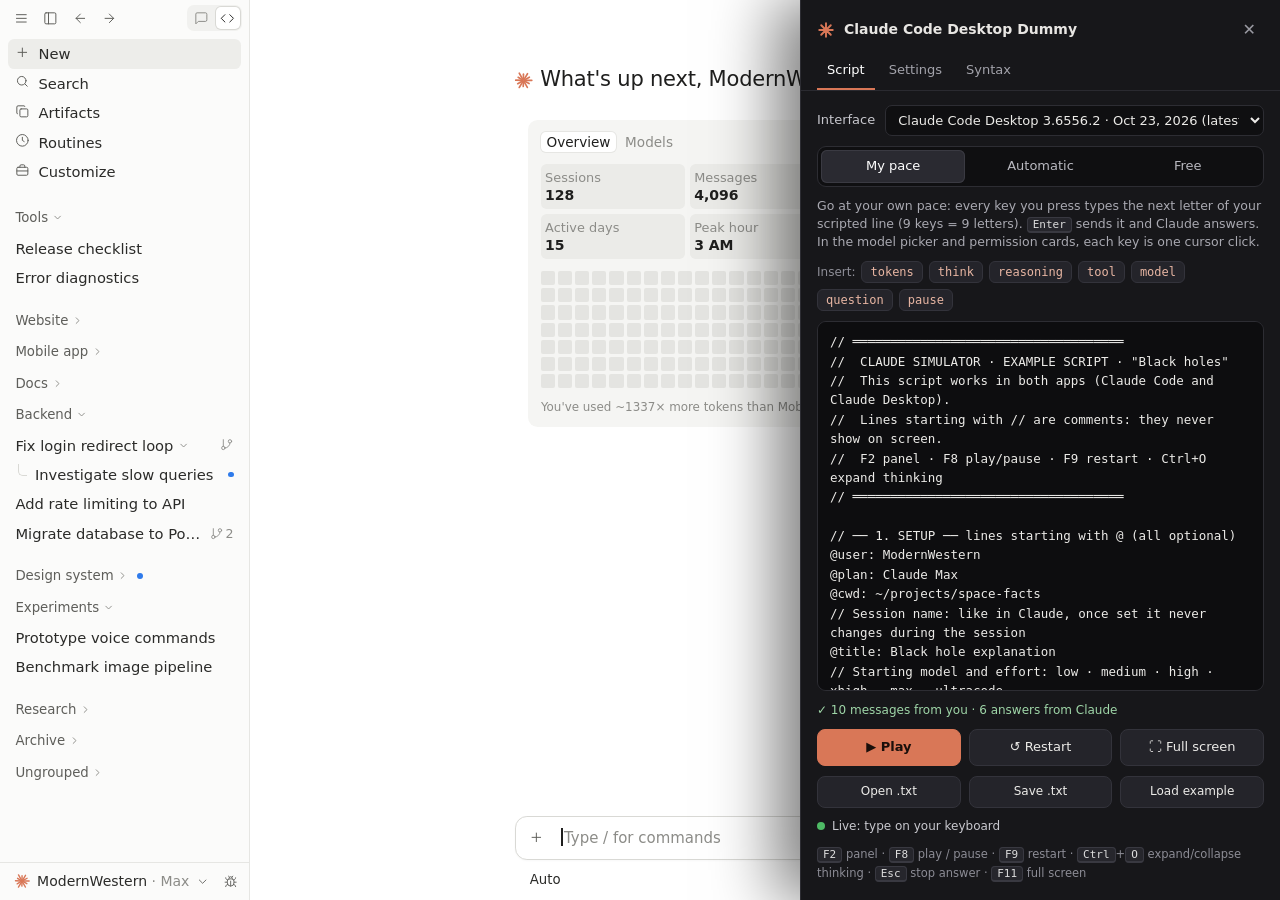
==== commit b6d52f32: "feat: add the Claude Code Desktop 3.6556.2 interface with a version selector Claude Desktop 3.6556.2" ====
--- a/index.html
+++ b/index.html
@@ -20,24 +20,22 @@
       <div class="seg2"><span class="tbi" data-ic="chat"></span><span class="tbi on" data-ic="code"></span></div>
     </div>
     <div class="tb-main">
-      <span class="tb-ico" data-ic="laptop"></span><span id="titleText"></span><span class="tb-chev" data-ic="chev"></span><span class="badge2" id="folderBadge"></span>
+      <span id="titleText"></span><span class="tb-chev" data-ic="chev"></span>
       <div class="sp"></div>
-      <span class="tbi" data-ic="terminal"></span><span class="tbi" data-ic="diff"></span><span class="tbi" data-ic="globe"></span><span class="tbi" data-ic="folder"></span><span class="tbi" data-ic="dots"></span>
+      <span class="tbi on" id="rpToggle" data-ic="rpanel"></span><span class="tbi" data-ic="terminal"></span><span class="tbi" data-ic="diff"></span><span class="tbi" data-ic="globe"></span><span class="tbi" data-ic="folder"></span><span class="tbi" data-ic="more"></span>
       <span id="winCtl"><span data-ic="min"></span><span data-ic="max"></span><span data-ic="x"></span></span>
     </div>
   </div>
   <div id="app">
     <aside id="side">
-      <div class="search"><span data-ic="search"></span><span data-l="search"></span></div>
-      <div class="nav">
-        <div class="nav-item new"><span data-ic="plus"></span><span data-l="newSession"></span></div>
-      </div>
-      <!-- Like the app: Search and New stay fixed; everything else scrolls with a single scrollbar. -->
+      <!-- Since 3.x the shortcuts scroll together with the sessions (a single scrollbar for the whole sidebar). -->
       <div id="sideScroll">
         <div class="nav">
-          <div class="nav-item"><span data-ic="shapes"></span><span data-l="artifacts"></span></div>
+          <div class="nav-item new"><span data-ic="plus"></span><span data-l="newSession"></span></div>
+          <div class="nav-item"><span data-ic="search"></span><span data-l="search"></span></div>
+          <div class="nav-item"><span data-ic="artifacts"></span><span data-l="artifacts"></span></div>
+          <div class="nav-item"><span data-ic="clock"></span><span data-l="routines"></span></div>
           <div class="nav-item"><span data-ic="briefcase"></span><span data-l="customize"></span></div>
-          <div class="nav-item more"><span data-ic="chevR"></span><span data-l="moreNav"></span></div>
         </div>
         <div id="groups"></div>
       </div>
@@ -46,19 +44,21 @@
     <main id="main" class="empty">
       <div id="scroll"><div id="thread"></div></div>
       <div id="home"><div class="home-col"><div class="hgreet" id="hgreet"></div><div class="stats" id="stats"></div></div></div>
+      <!-- Session details: cards floating on the right of the chat (Environment, Context, Connectors, Outputs). -->
+      <aside id="rpanel"></aside>
       <div id="center">
         <div id="greet"></div>
         <div id="composerWrap">
-          <div id="ctx"><span class="ctxb"><span data-ic="laptop"></span>Local</span><span class="ctxb"><span data-ic="folder"></span><span id="ctxFolder"></span></span></div>
           <div id="composer"><canvas class="clawd" id="clawd" aria-hidden="true"></canvas>
+            <span class="cb2 plus" data-ic="plus"></span>
             <div id="cInput"><span id="cText"></span><span id="caret"></span><span id="cPh"></span></div>
             <button id="sendBtn" tabindex="-1"></button>
+            <span class="cb2" data-ic="mic"></span>
           </div>
           <div class="c-row">
-            <span class="cb2" data-ic="plus"></span><span class="cb2" data-ic="mic"></span><span class="cb2 sm" data-ic="chev"></span><span class="auto">Auto</span>
+            <span class="auto">Auto</span>
             <div class="sp"></div>
-            <button id="modelBtn" tabindex="-1"><span id="modelName"></span></button>
-            <button id="effortBtn" tabindex="-1"><span id="effortName"></span><span id="effortWarn"></span></button>
+            <button id="modelBtn" tabindex="-1"><span id="modelName"></span><span id="effortName"></span></button>
             <span id="busy"></span>
           </div>
           <div id="chips"></div>
@@ -68,7 +68,7 @@
   </div>
 </div></div>
 <div id="menu" hidden></div>
-<div id="effortPop" hidden></div>
+<div id="submenu" hidden></div>
 <div id="fakeCursor"><svg width="22" height="26" viewBox="0 0 22 26"><path d="M3 2v19.2l4.9-4.6 3.1 7.1 3.3-1.4-3.1-7h6.6z" fill="#fff" stroke="#000" stroke-width="1.3" stroke-linejoin="round"/></svg></div>
 <div id="toast"></div>
 <input type="file" id="fileIn" accept=".txt,.md,text/plain" hidden>
@@ -85,6 +85,7 @@
   </nav>
 
   <section data-pane="guion" class="on">
+    <div class="ver"><label for="versionSel">Interface</label><select id="versionSel"></select></div>
     <div class="seg" id="modeSeg">
       <button data-mode="magic">My pace</button>
       <button data-mode="auto">Automatic</button>
@@ -97,6 +98,10 @@
       <button data-snip="reasoning: " title="Claude's thinking block">reasoning</button>
       <button data-snip="tool: Web Search(&quot;query&quot;)" title="Tool call">tool</button>
       <button data-snip="user: /model {opus max}" title="Switch model and effort">model</button>
+      <button data-snip="question: Question?
+- Option (Recommended) | Description
+- Another option | Description
+[choose 1]" title="Multiple-choice question">question</button>
       <button data-snip="[pause 2]" title="Pause">pause</button>
     </div>
     <textarea id="script" spellcheck="false"></textarea>
@@ -113,7 +118,6 @@
     </div>
     <div class="state" id="runState"><i></i><span></span></div>
     <div class="keys"><kbd>F2</kbd> panel · <kbd>F8</kbd> play / pause · <kbd>F9</kbd> restart · <kbd>Ctrl</kbd>+<kbd>O</kbd> expand/collapse thinking · <kbd>Esc</kbd> stop answer · <kbd>F11</kbd> full screen</div>
-    <a class="swap" href="terminal.html">Open the same script in Claude Code (terminal) →</a>
   </section>
 
   <section data-pane="ajustes">
@@ -133,6 +137,7 @@
     </select></div>
     <div class="f"><label>Zoom</label><div class="v"><input type="range" min="0.7" max="1.6" step="0.05" data-k="zoom"><output data-o="zoom"></output></div></div>
     <label class="chk"><input type="checkbox" data-k="sidebar">Show sidebar</label>
+    <label class="chk"><input type="checkbox" data-k="rpanel">Show the session panel on the right (Environment, Context, Connectors, Outputs)</label>
     <label class="chk"><input type="checkbox" data-k="fakeCursor">Animated cursor when switching model or effort (Automatic and My pace modes)</label>
     <div class="f"><label>Mouse speed</label><div class="v"><input type="range" min="0.4" max="2" step="0.05" data-k="mouseSpeed"><output data-o="mouseSpeed"></output></div></div>
     <h4>Timing</h4>
@@ -148,7 +153,7 @@
     <label class="chk"><input type="checkbox" data-k="hideMouse">Hide the mouse pointer when it stops moving</label>
     <label class="chk"><input type="checkbox" data-k="toasts">Show notices (pause, restart…)</label>
     <h4>Sidebar: groups and sessions</h4>
-    <p class="hint">One line per group. Below it, its sessions starting with <code style="font:11.5px Cascadia Mono,monospace">- </code> (or <code style="font:11.5px Cascadia Mono,monospace">* </code> for a filled dot). The script's session shows up under “Ungrouped”.</p>
+        <p class="hint">One line per group (end it with <code style="font:11.5px Cascadia Mono,monospace"> *</code> for a blue dot). Below it, its sessions starting with <code style="font:11.5px Cascadia Mono,monospace">- </code> (<code style="font:11.5px Cascadia Mono,monospace">* </code> marks one as unread). Indent a session to nest it under the one above. Add <code style="font:11.5px Cascadia Mono,monospace">| branch</code> or <code style="font:11.5px Cascadia Mono,monospace">| branch 2</code> for the branch icon. The script's session shows up under “Ungrouped”.</p>
     <textarea id="recentsTa" data-k="recents" spellcheck="false"></textarea>
     <h4>Model picker</h4>
     <p class="hint">One line per model: <code style="font:11.5px Cascadia Mono,monospace">alias | name | badge</code> (the badge is optional, e.g. “Default”). Leave it empty to use the defaults for the chosen language.</p>
@@ -162,7 +167,7 @@
   <section data-pane="ayuda">
     <div class="doc">
       <h3>Same script as Claude Code</h3>
-      <p>Both simulators use exactly the same format (<code>user:</code>, <code>claude:</code>, <code>[think]</code>, <code>tool:</code>…). If you open both from the same folder in the same browser, they share the script. Spanish keywords (<code>yo:</code>, <code>[pensar]</code>…) work too.</p>
+      <p>Every page uses exactly the same format (<code>user:</code>, <code>claude:</code>, <code>[think]</code>, <code>tool:</code>…) and, opened from the same folder in the same browser, they share the script: pick another version or the terminal in the <b>Interface</b> selector of the Script tab. Spanish keywords (<code>yo:</code>, <code>[pensar]</code>, <code>pregunta:</code>…) work too.</p>
       <h3>The basics</h3>
 <pre>user: claude what are black holes
 
@@ -173,8 +178,8 @@
       <p>Each block starts at the beginning of a line. Claude's answer can span many lines and supports Markdown: <code>**bold**</code>, <code>*italic*</code>, <code>`code`</code>, lists, headings, tables and code blocks. Lines starting with <code>//</code> are comments.</p>
       <h3>How each directive looks in Desktop</h3>
       <table>
-        <tr><td><code>user: /model {opus max}</code></td><td>The cursor opens the model picker and selects Opus, then opens “Effort” and drags the bar to Max. Nothing is typed in the chat.</td></tr>
-        <tr><td>effort</td><td><code>low</code> · <code>medium</code> · <code>high</code> · <code>xhigh</code> · <code>max</code> · <code>ultracode</code> (the bar fills with animated purple pixels).</td></tr>
+        <tr><td><code>user: /model {opus max}</code></td><td>The cursor opens the model picker, selects Opus, then opens it again and picks Max in the “Effort” submenu. Nothing is typed in the chat.</td></tr>
+        <tr><td>effort</td><td><code>low</code> · <code>medium</code> · <code>high</code> · <code>xhigh</code> (shown as “Extra”) · <code>max</code> · <code>ultracode</code> (in purple).</td></tr>
         <tr><td><code>user: /effort ultracode</code></td><td>Changes only the effort.</td></tr>
         <tr><td><code>{opus fast}</code></td><td>Also turns on “Enable fast mode” in the menu.</td></tr>
         <tr><td><code>[think 8 Phrase]</code></td><td>“Phrase” shows up as a live thinking block while Claude thinks for 8 seconds.</td></tr>
@@ -182,9 +187,11 @@
         <tr><td><code>tool:</code></td><td>Tool row (web search, command…). The first output line shows next to it; <kbd>Ctrl</kbd>+<kbd>O</kbd> expands it.</td></tr>
         <tr><td><code>tool-error:</code></td><td>A tool that fails.</td></tr>
         <tr><td><code>edit: file</code></td><td>A file edit with a diff (<code>@@ N</code>, <code>-</code> removed, <code>+</code> added).</td></tr>
-        <tr><td><code>todos:</code></td><td>Checklist: <code>[x]</code> done · <code>[&gt;]</code> in progress · <code>[ ]</code> pending.</td></tr>
+        <tr><td><code>todos:</code></td><td>Task list card: <code>[x]</code> done · <code>[&gt;]</code> in progress · <code>[ ]</code> pending.</td></tr>
+        <tr><td><code>question:</code></td><td>Claude asks you a question. One line per option: <code>- Label | description</code> (“Other” is added for you). <code>[choose N]</code> picks the answer. Several <code>question:</code> blocks in a row become one card with pages (“1 of 3”); while it waits, the status says “Needs your input”, and at the end a card sums up the answers.</td></tr>
+        <tr><td><code>confirm:</code></td><td>A suggestion card with buttons: the header is the question, plain lines are the text above it and <code>- </code> lines are the buttons (the first one is the main one). <code>[choose N]</code> clicks one; its label is sent as your reply and the lines after it are Claude's next turn.</td></tr>
         <tr><td><code>permission:</code></td><td>“Allow Claude to use Bash?” card. <code>[choose 1]</code> = Allow once, <code>2</code> = Always allow, <code>3</code> = Deny.</td></tr>
-        <tr><td><code>[tokens 3.5M]</code></td><td>The counter next to the spinner climbs to that number and ends with “Worked for 9s · 3.5M tokens”. Accepts <code>800k</code>, <code>1200000</code>…</td></tr>
+        <tr><td><code>[tokens 3.5M]</code></td><td>The token counter in the status line climbs steadily to that number while Claude works, and the turn ends with “Worked for 9s · 3.5M tokens”. Accepts <code>800k</code>, <code>1200000</code>… Without it, the counter still climbs to a realistic amount for the answer.</td></tr>
         <tr><td><code>[error]</code></td><td>Red notice. Without text it shows the classic “capacity constraints” message.</td></tr>
         <tr><td><code>[info text]</code></td><td>A small gray system line.</td></tr>
         <tr><td><code>[interrupt]</code></td><td>Claude's answer gets interrupted.</td></tr>
@@ -194,11 +201,14 @@
         <tr><td><code>[title Text]</code> · <code>@title</code></td><td>Session title (shown after the first answer and in the sidebar). Without them, the first message names the session. Once named, it never changes: a later <code>[title]</code> is ignored until <code>/clear</code> starts a new session.</td></tr>
         <tr><td><code>@greeting</code></td><td>Home screen greeting (default “What’s up next, &lt;user&gt;?”).</td></tr>
         <tr><td><code>@sessions</code> … <code>@moby</code></td><td>Numbers on the home screen stats card: <code>@sessions</code>, <code>@messages</code>, <code>@totaltokens</code>, <code>@activedays</code>, <code>@peakhour</code>, <code>@favoritemodel</code>, <code>@moby</code>.</td></tr>
+        <tr><td><code>@branch</code> · <code>@connectors</code></td><td>Session panel on the right: the git branch (default <code>main</code>) and how many connectors are connected.</td></tr>
+        <tr><td><code>[context 4%]</code> · <code>@context</code></td><td>Context left (same as in the terminal). The session panel shows how much is used (here 96%); without it, the percentage grows with the tokens Claude spends.</td></tr>
+        <tr><td><code>@outputs</code></td><td>Files listed under “Outputs” from the start (comma separated). Every <code>edit:</code> adds its file there too.</td></tr>
       </table>
-      <p><code>[mode]</code> and <code>[context]</code> only exist in the terminal version; they are ignored here.</p>
+      <p><code>[mode]</code> only exists in the terminal version; it is ignored here.</p>
       <h3>Modes</h3>
       <table>
-        <tr><td>My pace</td><td>Every key you press types the next letter of your scripted line (9 keys = 9 letters). <kbd>Enter</kbd> sends it and Claude answers. In the model picker and permission cards, each key is one cursor click; <kbd>Enter</kbd> completes everything.</td></tr>
+        <tr><td>My pace</td><td>Every key you press types the next letter of your scripted line (9 keys = 9 letters). <kbd>Enter</kbd> sends it and Claude answers. In the model picker, permission cards and questions, each key is one cursor click; <kbd>Enter</kbd> completes everything.</td></tr>
         <tr><td>Automatic</td><td>Everything plays by itself. <kbd>Space</kbd> or <kbd>F8</kbd> to start and pause.</td></tr>
         <tr><td>Free</td><td>You type for real; Claude answers with its next scripted turn. You can use the real mouse on the model picker and permission cards.</td></tr>
       </table>
@@ -208,6 +218,7 @@
 </aside>
 
 <script src="js/example-script.js"></script>
+<script src="js/versions.js"></script>
 <script src="js/clawd-frames.js"></script>
 <script src="js/desktop.js"></script>
 </body>
--- a/css/desktop.css
+++ b/css/desktop.css
@@ -2,7 +2,7 @@
   --bg:#FFFFFF;--side:#FBFBFA;--bg0:#FFFFFF;--hov:#F1F1EF;--sel:#EDEDEA;--bub:#F2F2F0;
   --t0:#1F1F1E;--t1:#2B2B29;--t2:#5E5E5A;--t3:#8C8C88;--t4:#A8A8A4;
   --bd:#E6E6E3;--bd2:#D9D9D5;
-  --accent:#D97757;--blue:#2F7BEB;--check:#4A6E9B;--warn:#B26B12;--ultra:#6E56CF;
+  --accent:#D97757;--blue:#2F7BEB;--check:#4A6E9B;--warn:#B26B12;--ultra:#6E56CF;--wbg:#FDF5E6;--wbd:#F1D9AE;--needBg:#FBEBC0;--needT:#7A5300;
   --codei:#B3261E;--codeibg:#F6F6F4;--codebg:#F7F7F5;
   --dbg:#FCEDED;--dbd:#EDB4B4;--dt:#9E2B2B;
   --track:#E6E6E6;--trackF:#D2D2D0;--statsBg:#F5F5F3;--tileBg:#EBEBE8;--heat0:#E4E4E1;--trackU:#F2F0F8;--tdot:#A3A39F;--ttick:#8E8E8A;
@@ -14,7 +14,7 @@
   --bg:#1F1F1E;--side:#1A1A19;--bg0:#262625;--hov:#2C2C2A;--sel:#30302E;--bub:#2E2E2C;
   --t0:#F2F2EF;--t1:#E3E3DF;--t2:#B4B4AF;--t3:#8E8E89;--t4:#6E6E6A;
   --bd:#2F2F2D;--bd2:#3B3B38;
-  --check:#8FB3E0;--warn:#E3A64B;--ultra:#A996F5;
+  --check:#8FB3E0;--warn:#E3A64B;--ultra:#A996F5;--wbg:#3A2E1B;--wbd:#5C4724;--needBg:#4A3B17;--needT:#F2D27A;
   --codei:#F2958E;--codeibg:#2A2A28;--codebg:#232322;
   --dbg:#3A2322;--dbd:#7A3B38;--dt:#F4B4AE;
   --track:#323230;--trackF:#4A4A47;--statsBg:#262625;--tileBg:#2E2E2C;--heat0:#353533;--trackU:#2C2838;--tdot:#7B7B76;--ttick:#8E8E89;
@@ -48,13 +48,13 @@
 .lights i:nth-child(1){background:#ff5f57}.lights i:nth-child(2){background:#febc2e}.lights i:nth-child(3){background:#28c840}
 #stage.f-mac .lights{display:flex}
 #stage.f-mac #winCtl{display:none}
-.tb-main{flex:1;min-width:0;height:100%;display:flex;align-items:center;gap:.35rem;padding-left:1rem}
-.tb-ico{display:grid;color:var(--t1)}
-.tb-ico svg.i{width:1.05rem;height:1.05rem}
-#titleText{font-size:1rem;font-weight:500;color:var(--t0);white-space:nowrap;overflow:hidden;text-overflow:ellipsis;margin-left:.35rem}
+.tb-main{flex:1;min-width:0;height:100%;display:flex;align-items:center;gap:.35rem;padding-left:1.4rem}
+#titleText{font-size:1rem;font-weight:500;color:var(--t0);white-space:nowrap;overflow:hidden;text-overflow:ellipsis}
 .tb-chev{display:grid;color:var(--t2)}
 .tb-chev svg.i{width:.95rem;height:.95rem}
-.badge2{margin-left:.35rem;padding:.12rem .4rem;border-radius:.35rem;background:var(--hov);font-size:.85rem;color:var(--t2);white-space:nowrap}
+.tb-main .tbi{margin-left:.05rem}
+#rpToggle{cursor:pointer}
+#rpToggle.on{background:var(--sel);color:var(--t1)}
 #winCtl{display:flex;margin-left:.75rem;height:100%}
 #winCtl span{width:3.2rem;height:100%;display:grid;place-items:center;color:var(--t2)}
 #winCtl svg.i{width:1rem;height:1rem;stroke-width:1.3}
@@ -62,39 +62,38 @@
 #app{flex:1;min-height:0;display:flex}
 
 /* ───────── Sidebar ───────── */
-#side{width:var(--sideW);flex:none;display:flex;flex-direction:column;background:var(--side);border-right:1px solid var(--bd);padding:.35rem .55rem .5rem}
+#side{width:var(--sideW);flex:none;display:flex;flex-direction:column;background:var(--side);border-right:1px solid var(--bd);padding:.2rem .55rem .5rem}
 #side.hide,.tb-left.hide{display:none}
-.search{display:flex;align-items:center;gap:.5rem;height:2.15rem;padding:0 .6rem;border:1px solid var(--bd2);border-radius:.45rem;background:var(--bg0);color:var(--t3);font-size:1rem}
-.search svg.i{width:1rem;height:1rem}
-.nav{display:flex;flex-direction:column;margin-top:.55rem}
-.nav-item{display:flex;align-items:center;gap:.6rem;height:2.05rem;padding:0 .55rem;border-radius:.45rem;font-size:1.05rem;color:var(--t1)}
+.nav{display:flex;flex-direction:column}
+.nav-item{display:flex;align-items:center;gap:.6rem;height:2.1rem;padding:0 .55rem;border-radius:.45rem;font-size:1.05rem;color:var(--t1)}
 .nav-item svg.i{width:1.05rem;height:1.05rem;color:var(--t2)}
-.nav-item.more,.nav-item.more svg.i{color:var(--t3)}
 .nav-item.hov,.nav-item:hover{background:var(--hov)}
+.nav-item.on{background:var(--sel)}
+/* Since 3.x the shortcuts scroll together with the sessions: one scrollbar for the whole sidebar. */
 #sideScroll{flex:1;min-height:0;overflow-y:auto;overflow-x:hidden;scrollbar-width:thin;scrollbar-color:var(--bd2) transparent;margin-right:-.3rem;padding-right:.3rem}
-#sideScroll>.nav{margin-top:0}
-#groups{margin-top:1.35rem;display:flex;flex-direction:column}
-.grp{display:flex;align-items:center;height:2.35rem;padding:0 .3rem 0 .55rem;border-radius:.45rem;font-size:.95rem;color:var(--t2)}
+#groups{margin-top:1.15rem;display:flex;flex-direction:column}
+/* Group: gray name with ▾ (open) or ▸ (collapsed) right after it, and a blue dot when something inside is new. */
+.grp{flex:none;display:flex;align-items:center;gap:.25rem;height:2.25rem;padding:0 .55rem;border-radius:.45rem;font-size:.95rem;color:var(--t2)}
 .grp .gn{white-space:nowrap;overflow:hidden;text-overflow:ellipsis}
-.grp .gc{display:grid;margin-left:.2rem;color:var(--t3)}
-.grp .gc svg.i{width:.85rem;height:.85rem}
-.grp .sp{flex:1}
-.grp .ga{display:flex;gap:.2rem;color:var(--t2)}
-.grp .ga span{width:1.6rem;height:1.6rem;display:grid;place-items:center}
-.grp .ga svg.i{width:1.05rem;height:1.05rem}
-.grp.cur{background:var(--sel);color:var(--t0)}
-
-.ses{display:flex;align-items:center;gap:.65rem;flex:none;height:2.05rem;padding:0 .55rem;border-radius:.45rem;font-size:1.05rem;color:var(--t1)}
-.ses .dot{flex:none;width:.42rem;height:.42rem;border-radius:50%;border:1.3px solid var(--t4)}
-.ses .dot.f{background:var(--t4)}
-.ses .tt{white-space:nowrap;overflow:hidden;text-overflow:ellipsis}
+.grp .gc{display:grid;color:var(--t3)}
+.grp .gc svg.i{width:.8rem;height:.8rem;stroke-width:2}
+.grp .ud{margin-left:.35rem}
+.ses+.grp{margin-top:.85rem}
+.grp.fresh{animation:fadein .5s ease}
+/* Session: title, ▾ when it has nested sessions, then branch icon and unread dot on the right. */
+.ses{display:flex;align-items:center;gap:.3rem;flex:none;height:2.1rem;padding:0 .55rem;border-radius:.45rem;font-size:1.05rem;color:var(--t1)}
+.ses .tt{white-space:nowrap;overflow:hidden;text-overflow:ellipsis;min-width:0}
+.ses .sc{display:grid;flex:none;color:var(--t3)}
+.ses .sc svg.i{width:.8rem;height:.8rem;stroke-width:2}
+.ses .sp{flex:1}
+.ses .br{display:flex;align-items:center;gap:.15rem;flex:none;color:var(--t3);font-size:.9rem}
+.ses .br svg.i{width:.95rem;height:.95rem}
+.ses.kid{padding-left:.75rem}
+.ses .tree{flex:none;width:.6rem;height:.85rem;margin:-.7rem .3rem 0 0;border-left:1.3px solid var(--bd2);border-bottom:1.3px solid var(--bd2);border-bottom-left-radius:.35rem}
+.ud{flex:none;width:.42rem;height:.42rem;border-radius:50%;background:var(--blue)}
+.ses .ud{margin-left:.35rem}
 .ses.cur{background:var(--sel);color:var(--t0)}
 .ses.fresh{animation:fadein .5s ease}
-.grp{flex:none}
-.grp.open .gc{display:none}
-#main.empty ~ * {}
-.nav-item.on{background:var(--sel)}
-.grp.fresh{animation:fadein .5s ease}
 .side-foot{display:flex;align-items:center;gap:.5rem;border-top:1px solid var(--bd);margin:.4rem -.55rem 0;padding:.75rem 1rem .25rem}
 .side-foot .av svg{width:1.15rem;height:1.15rem}
 .uname{font-size:1rem;color:var(--t1);white-space:nowrap}
@@ -143,10 +142,6 @@
 .heat i.l1{background:#9EBBF0}.heat i.l2{background:#6597EA}.heat i.l3{background:#3B73DD}
 .heat i.x{visibility:hidden}
 .st-note{margin-top:.85rem;font-size:.85rem;color:var(--t3)}
-#ctx{display:none;align-items:center;gap:.5rem;margin:0 0 .55rem .1rem}
-#main.empty #ctx{display:flex}
-.ctxb{display:flex;align-items:center;gap:.4rem;height:1.75rem;padding:0 .55rem;border:1px solid var(--bd2);border-radius:.45rem;font-size:.97rem;color:var(--t1);background:var(--bg0)}
-.ctxb svg.i{width:.95rem;height:.95rem;color:var(--t2)}
 #composerWrap{position:relative}
 /* Clawd: 34×23 half-units; its feet rest on the top edge of the chat box. */
 #composer{position:relative}
@@ -155,72 +150,85 @@
 #win.empty .tb-main > :not(#winCtl):not(.sp){visibility:hidden}
 #busy .ring.idle{border-color:var(--bd2);animation:none}
 
-/* Composer */
-#composer{display:flex;align-items:flex-start;gap:.5rem;background:var(--bg0);border:1px solid var(--bd2);border-radius:.85rem;padding:.6rem .7rem .6rem .85rem;box-shadow:0 1px 2px rgba(0,0,0,.03)}
+/* Composer: "+", the text, send (↵) or stop (■) and the microphone, all inside the box */
+#composer{display:flex;align-items:center;gap:.45rem;background:var(--bg0);border:1px solid var(--bd2);border-radius:.85rem;padding:.72rem .7rem .72rem .65rem;box-shadow:0 1px 2px rgba(0,0,0,.03)}
 #cInput{flex:1;min-width:0;min-height:1.5rem;max-height:12rem;overflow:hidden;font-size:1.07rem;line-height:1.5;color:var(--t0);white-space:pre-wrap;overflow-wrap:anywhere}
 #cPh{color:var(--t3)}
 #caret{display:inline-block;width:1.5px;height:1.2em;margin:0 1px 0 0;background:var(--t0);vertical-align:-.25em;animation:caret 1.06s steps(1) infinite}
 @keyframes caret{50%{opacity:0}}
-#sendBtn{flex:none;width:1.6rem;height:1.6rem;margin-top:-.05rem;display:grid;place-items:center;border-radius:.35rem;color:var(--t3);transition:transform .1s}
-#sendBtn svg.i{width:1rem;height:1rem}
-#sendBtn.stop{color:var(--t0)}
-#sendBtn.stop svg.i{width:1.15rem;height:1.15rem}
+#sendBtn{flex:none;width:1.6rem;height:1.6rem;display:grid;place-items:center;border-radius:.35rem;color:var(--t2);transition:transform .1s}
+#sendBtn svg.i{width:1.05rem;height:1.05rem}
+#sendBtn .sq{display:block;width:.82rem;height:.82rem;border-radius:.2rem;background:var(--t0)}
 #sendBtn.press{transform:scale(.88)}
-.c-row{display:flex;align-items:center;gap:.25rem;margin-top:.45rem;padding:0 .45rem;font-size:.95rem;color:var(--t2)}
+#composer .plus{margin-right:.55rem}
+#sendBtn{margin-right:.55rem}
+.c-row{display:flex;align-items:center;gap:.25rem;margin-top:.45rem;padding:0 .65rem 0 1.05rem;font-size:.95rem;color:var(--t2)}
 .c-row .sp{flex:1}
-.cb2{display:grid;place-items:center;width:1.6rem;height:1.6rem;border-radius:.35rem;color:var(--t2)}
-.cb2 svg.i{width:1rem;height:1rem}
-.cb2.sm svg.i{width:.8rem;height:.8rem}
+.cb2{display:grid;place-items:center;flex:none;width:1.6rem;height:1.6rem;border-radius:.35rem;color:var(--t2)}
+.cb2 svg.i{width:1.05rem;height:1.05rem}
 .cb2.hov{background:var(--hov)}
-.c-row .auto{margin-left:.35rem;color:var(--t2)}
-#modelBtn,#effortBtn{flex:none;white-space:nowrap;height:1.8rem;display:flex;align-items:center;gap:.3rem;padding:0 .45rem;border-radius:.4rem;font-size:.95rem;color:var(--t1)}
-#modelBtn:hover,#modelBtn.is-open,#modelBtn.hov,#effortBtn:hover,#effortBtn.is-open,#effortBtn.hov{background:var(--hov)}
-#effortWarn{display:flex}
-#effortWarn svg.i{width:.95rem;height:.95rem;color:var(--warn)}
-#busy{display:flex;align-items:center;gap:.4rem;margin-left:.3rem;font-size:.85rem;color:var(--t3);white-space:nowrap}
+.c-row .auto{color:var(--t1)}
+/* Model and effort share one button: "Opus 5.5 Ultracode" */
+#modelBtn{flex:none;white-space:nowrap;height:1.8rem;display:flex;align-items:center;gap:.35rem;padding:0 .45rem;border-radius:.4rem;font-size:.95rem;color:var(--t1)}
+#modelBtn:hover,#modelBtn.is-open,#modelBtn.hov{background:var(--hov)}
+#effortName{color:var(--t3)}
+#effortName.ultra{color:var(--ultra)}
+#busy{display:flex;align-items:center;margin-left:.3rem}
 #busy .ring{width:1rem;height:1rem;border-radius:50%;border:2px solid color-mix(in srgb,var(--blue) 22%,transparent);border-top-color:var(--blue);animation:spin .9s linear infinite}
 
+/* Session panel: cards floating at the top right of the chat */
+#rpanel{position:absolute;top:.7rem;right:.6rem;z-index:6;width:clamp(15rem,14.2vw,19rem);display:flex;flex-direction:column;gap:.7rem}
+@media (max-width:1180px){#rpanel{display:none}}
+.rp-card{background:var(--bg0);border:1px solid var(--bd);border-radius:.8rem;padding:.55rem 1.05rem .45rem;box-shadow:0 1px 2px rgba(0,0,0,.02)}
+.rp-h{display:flex;align-items:center;gap:.25rem;height:1.6rem;padding:0 .5rem;font-size:.95rem;font-weight:500;color:var(--t0)}
+.rp-h svg.rc{width:.8rem;height:.8rem;stroke-width:2;color:var(--t2)}
+.rp-h .sp{flex:1}
+.rp-h .rv{font-weight:400}
+.rp-card.one{padding:.3rem 1.05rem}
+.rp-row{display:flex;align-items:center;gap:.55rem;height:2.1rem;padding:0 .5rem;font-size:1rem;color:var(--t1)}
+.rp-row svg.i{width:1rem;height:1rem;color:var(--t2)}
+.rp-row .rt{flex:1;min-width:0;white-space:nowrap;overflow:hidden;text-overflow:ellipsis}
+.rp-card .rv{font-size:.92rem;color:var(--t3);white-space:nowrap}
+.rp-row .sw{width:1.85rem;height:1.05rem}
+.rp-row .sw i{width:.75rem;height:.75rem}
+svg.cring{width:1rem;height:1rem;margin-left:.35rem;display:block}
+svg.cring circle{fill:none;stroke:var(--bd2);stroke-width:2.6}
+svg.cring circle.v{stroke:var(--blue);stroke-linecap:round}
+
 /* Model menu */
-#menu{position:fixed;z-index:30;min-width:15.5rem;max-width:22rem;padding:.375rem;background:var(--bg0);border:1px solid var(--bd2);border-radius:.8rem;box-shadow:0 .75rem 2.5rem rgba(0,0,0,.12),0 .125rem .5rem rgba(0,0,0,.05);font-family:var(--sans)}
-html.dark #menu{box-shadow:0 .75rem 2.5rem rgba(0,0,0,.5)}
-.mi{display:flex;align-items:center;gap:.75rem;padding:.5rem .65rem;border-radius:.5rem}
-.mi:hover,.mi.hov{background:var(--hov)}
-.mt{flex:1;min-width:0}
+#menu,#submenu{position:fixed;z-index:30;padding:.375rem;background:var(--bg0);border:1px solid var(--bd2);border-radius:.95rem;box-shadow:0 .75rem 2.5rem rgba(0,0,0,.12),0 .125rem .5rem rgba(0,0,0,.05);font-family:var(--sans)}
+#menu{min-width:18.5rem;max-width:24rem}
+html.dark #menu,html.dark #submenu{box-shadow:0 .75rem 2.5rem rgba(0,0,0,.5)}
+.mi{display:flex;align-items:center;gap:.75rem;padding:.48rem .65rem;border-radius:.5rem}
+.mi:hover,.mi.hov,.mi.sub.act{background:var(--hov)}
+.mt{flex:1;min-width:0;display:flex;align-items:center}
+.mt.col{flex-direction:column;align-items:flex-start}
 .mn{font-size:1.07rem;color:var(--t0)}
+.ms{font-size:.92rem;color:var(--t3);margin-top:.1rem}
+.mv{font-size:1rem;color:var(--t3)}
 .mc{min-width:1rem;color:var(--check);display:grid;place-items:center}
+.mc.gray{color:var(--t3)}
 .mc .num{font-size:1rem;color:var(--t3)}
 .mc svg.i{width:1.05rem;height:1.05rem;stroke-width:2}
-.badge{display:inline-block;margin-left:.5rem;padding:.0625rem .4rem;border-radius:.3125rem;background:var(--hov);font-size:.85rem;color:var(--t2);vertical-align:1px}
+.badge{display:inline-block;margin-left:.5rem;padding:0 .4rem;border:1px solid var(--bd2);border-radius:.4rem;font-size:.82rem;line-height:1.45;color:var(--t2);white-space:nowrap}
+.buy{flex:none;padding:.05rem .5rem;border:1px solid color-mix(in srgb,var(--blue) 35%,transparent);border-radius:.45rem;font-size:.85rem;color:var(--blue);white-space:nowrap}
 .msep{height:1px;background:var(--bd);margin:.375rem .25rem}
-.msec{font-size:1rem;color:var(--t3);padding:.375rem .65rem .125rem}
+.msec{font-size:.95rem;color:var(--t3);padding:.375rem .65rem .125rem}
 .sw{width:2.2rem;height:1.25rem;border-radius:999px;background:var(--bd2);position:relative;transition:background .2s;flex:none}
 .sw i{position:absolute;top:.15rem;left:.15rem;width:.95rem;height:.95rem;border-radius:50%;background:#fff;box-shadow:0 1px 2px rgba(0,0,0,.25);transition:transform .2s}
 .sw.on{background:var(--blue)}
 .sw.on i{transform:translateX(.95rem)}
-
-/* Effort picker */
-#effortPop{position:fixed;z-index:30;width:21rem;padding:1.1rem 1.2rem .95rem;background:var(--bg0);border:1px solid var(--bd2);border-radius:.9rem;box-shadow:0 .75rem 2.5rem rgba(0,0,0,.12),0 .125rem .5rem rgba(0,0,0,.05);font-family:var(--sans);user-select:none;-webkit-user-select:none}
-html.dark #effortPop{box-shadow:0 .75rem 2.5rem rgba(0,0,0,.5)}
-.ep-h{display:flex;align-items:center;gap:.5rem;font-size:1.07rem}
-.ep-t{color:var(--t3)}
-.ep-v{color:var(--t0);font-weight:500}
-.ep-v.ultra{color:var(--ultra)}
-.ep-q{margin-left:auto;display:grid;color:var(--t3)}
-.ep-q svg.help{width:1.2rem;height:1.2rem;display:block}
-.ep-ends{display:flex;justify-content:space-between;margin:1rem 0 .55rem;font-size:1rem;color:var(--t3)}
-.ep-track{position:relative;height:1.9rem;border-radius:.53rem;background:var(--track);cursor:pointer;touch-action:none;outline:none;-webkit-tap-highlight-color:transparent}
-.ep-fill{position:absolute;left:0;top:0;bottom:0;border-radius:.53rem;background:var(--trackF);transition:width .09s ease-out}
-.ep-track.ultra .ep-fill{display:none}
-.ep-track canvas{position:absolute;inset:0;width:100%;height:100%;border-radius:.53rem;display:none}
-.ep-track.ultra{background:var(--trackU)}
-.ep-track.ultra canvas{display:block}
-.ep-dot{position:absolute;top:50%;width:4px;height:4px;margin:-2px 0 0 -2px;border-radius:50%;background:var(--tdot)}
-.ep-tick{position:absolute;top:50%;width:2px;height:.8rem;margin:-.4rem 0 0 -1px;border-radius:1px;background:var(--ttick)}
-.ep-thumb{position:absolute;top:0;width:1.52rem;height:100%;margin:0 0 0 -.76rem;border-radius:.53rem;background:#fff;box-shadow:0 0 0 1px rgba(0,0,0,.07),0 1px 3px rgba(0,0,0,.14);transition:left .09s ease-out}
-.ep-rec{position:relative;height:1.35rem;margin-top:.4rem;font-size:1rem;color:var(--t3)}
-.ep-rec span{position:absolute;top:0;transform:translateX(-50%);white-space:nowrap}
-.ep-warn{display:flex;gap:.5rem;margin-top:.7rem;font-size:1rem;line-height:1.45;color:var(--warn)}
-.ep-warn svg.i{width:1.05rem;height:1.05rem;margin-top:.15rem}
+/* Submenus: "Effort" (a list since 3.x, no slider) and "More models" */
+#submenu.effort{width:25.5rem}
+#submenu.more{min-width:11.5rem}
+#submenu .sh{padding:.5rem .65rem .4rem;font-size:.95rem;line-height:1.45;color:var(--t3)}
+.si{display:flex;align-items:center;gap:.45rem;padding:.48rem .65rem;border-radius:.5rem;font-size:1.07rem;color:var(--t0)}
+.si:hover,.si.hov{background:var(--hov)}
+.si .sp{flex:1}
+.si .badge{margin-left:.15rem}
+.si.ultra .sn{color:var(--ultra)}
+.wbadge{display:inline-flex;align-items:center;gap:.25rem;margin-left:.15rem;padding:0 .4rem;border:1px solid var(--wbd);border-radius:.4rem;background:var(--wbg);font-size:.82rem;line-height:1.45;color:var(--warn);white-space:nowrap}
+.wbadge svg.i{width:.8rem;height:.8rem}
 
 /* ───────── Messages ───────── */
 .m-user{display:flex;justify-content:flex-end;margin:1.6rem 0 1.3rem;animation:fadein .25s ease}
@@ -272,6 +280,9 @@
 @keyframes fadein{from{opacity:0;transform:translateY(4px)}to{opacity:1;transform:none}}
 .status{display:flex;align-items:center;gap:.55rem;font-size:1.07rem;color:var(--t3)}
 .status .sl{color:var(--t1)}
+.status .sv{color:var(--t3)}
+.status .sf{color:var(--t1);margin-left:-.25rem}
+.status svg.sc{width:.85rem;height:.85rem;margin-left:-.3rem}
 .th-time{color:var(--t3);margin-left:.15rem}
 /* "Thinking" indicators: animated orange dots */
 .dots{position:relative;display:inline-block;flex:none;width:1.15rem;height:1rem}
@@ -312,14 +323,60 @@
 .err-box{border:1px solid var(--dbd);background:var(--dbg);color:var(--dt);border-radius:.7rem;padding:.75rem 1rem;font-size:1rem;line-height:1.5}
 .note{font-size:1rem;color:var(--t3);font-style:italic}
 .info{font-size:1rem;color:var(--t3);text-align:center;margin:.75rem 0}
-.todo-card{border:1px solid var(--bd);border-radius:.7rem;padding:.75rem 1rem;font-size:1rem;background:var(--codebg)}
-.todo-card .tt{font-weight:600;color:var(--t1);margin-bottom:.375rem}
-.todo{display:flex;align-items:center;gap:.5rem;padding:.2rem 0;color:var(--t1)}
-.todo .bx{width:1rem;height:1rem;border-radius:.25rem;border:1.5px solid var(--bd2);flex:none;display:grid;place-items:center}
-.todo.done{color:var(--t3);text-decoration:line-through}
-.todo.done .bx{background:var(--t2);border-color:var(--t2);color:var(--bg)}
-.todo.done .bx svg.i{width:.7rem;height:.7rem;stroke-width:3}
-.todo.prog .bx{border-color:var(--accent);border-top-color:transparent;border-radius:50%;animation:spin 1s linear infinite}
+/* Task list card: filled check (done), spinning ring (in progress), dashed circle (pending) */
+.todo-card{border:1px solid var(--bd);border-radius:.8rem;padding:.45rem 1.95rem;background:var(--bg0)}
+.todo{display:flex;align-items:center;gap:.7rem;min-height:2.3rem;font-size:1.07rem;color:var(--t0)}
+.todo .ti{flex:none;width:1rem;height:1rem;border-radius:50%;border:1.4px dashed var(--t4);display:grid;place-items:center}
+.todo.done{color:var(--t2)}
+.todo.done .ti{border:0;background:var(--t1);color:var(--bg0)}
+.todo.done .ti svg.i{width:.62rem;height:.62rem;stroke-width:3.4}
+.todo.prog .ti{border:1.4px solid var(--bd2);border-top-color:var(--t2);animation:spin 1.1s linear infinite}
+
+/* Questions (one card with pages) and the summary of the answers */
+.ask,.ask-sum{border:1px solid var(--bd2);border-radius:.85rem;background:var(--bg0);overflow:hidden;animation:fadein .25s ease}
+.ask{max-width:38.5rem}
+.ask-h{display:flex;align-items:center;gap:.75rem;padding:.75rem 1rem;background:var(--statsBg);font-size:1.07rem;font-weight:500;color:var(--t0)}
+.ask-h .aq{flex:1;min-width:0}
+.ask-h .pg{display:flex;align-items:center;gap:.35rem;flex:none;font-weight:400;font-size:.97rem;color:var(--t3)}
+.ask-h .pg svg.i{width:.9rem;height:.9rem}
+.ask-t{padding:.6rem 1rem 0;font-size:1rem;color:var(--t2)}
+.ask-l{padding:.2rem .75rem}
+.ask-o{display:flex;gap:.75rem;padding:.7rem .3rem;border-bottom:1px solid var(--bd);cursor:pointer}
+.ask-o:last-child{border-bottom:0}
+.ask-o .rd{flex:none;width:1.05rem;height:1.05rem;margin-top:.15rem;border-radius:50%;border:1.4px solid var(--bd2);background:var(--bg0)}
+.ask-o.sel .rd{border:.3rem solid var(--blue)}
+.ask-o.hov .rd{border-color:var(--t3)}
+.ask-o.sel.hov .rd{border-color:var(--blue)}
+.ask-o .ob{display:flex;flex-direction:column;gap:.2rem;min-width:0}
+.ask-o .ol{font-size:1.07rem;color:var(--t0)}
+.ask-o .od{font-size:1rem;line-height:1.45;color:var(--t3)}
+.ask-f{display:flex;justify-content:flex-end;gap:.5rem;padding:.6rem 1rem .9rem}
+.abtn,.cbt{display:inline-flex;align-items:center;gap:.4rem;height:2.15rem;padding:0 .8rem;border:1px solid var(--bd2);border-radius:.55rem;background:var(--bg0);font-size:1rem;font-weight:500;color:var(--t0)}
+.abtn.pri,.cbt.pri{background:#141413;border-color:#141413;color:#fff}
+html.dark .abtn.pri,html.dark .cbt.pri{background:#F2F2EF;border-color:#F2F2EF;color:#1A1A19}
+.abtn.hov,.cbt.hov{filter:brightness(.93)}
+.abtn.pri.hov,.cbt.pri.hov{filter:brightness(1.35)}
+.kb{display:inline-grid;place-items:center;min-width:1.3rem;height:1.3rem;padding:0 .3rem;border-radius:.3rem;border:1px solid rgba(255,255,255,.22);background:rgba(255,255,255,.1);font-size:.78rem;font-weight:400;color:rgba(255,255,255,.85)}
+html.dark .kb{border-color:rgba(0,0,0,.18);background:rgba(0,0,0,.06);color:rgba(0,0,0,.7)}
+.ask-sum{max-width:38.5rem}
+.as-r{padding:.7rem 1.1rem;border-bottom:1px solid var(--bd)}
+.as-r:last-child{border-bottom:0}
+.as-r .aq{font-size:1.07rem;color:var(--t0)}
+.as-r .aa{margin-top:.15rem;font-size:1rem;color:var(--t3)}
+
+/* Suggestion card with buttons */
+.cfm{position:relative;border:1px solid var(--bd2);border-radius:.85rem;background:var(--bg0);padding:1.1rem 2.8rem 1.1rem 1.3rem;animation:fadein .25s ease}
+.cfm .cx{position:absolute;top:1rem;right:1.1rem;display:grid;color:var(--t3)}
+.cfm .cx svg.i{width:1rem;height:1rem}
+.cfm .ct{font-size:1.07rem;line-height:1.6;color:var(--t2)}
+.cfm .ct p{margin:0 0 .5em}.cfm .ct p:last-child{margin:0}
+.cfm .cq{margin-top:.85rem;font-size:1.07rem;color:var(--t0)}
+.cfm .cb{display:flex;flex-wrap:wrap;gap:.55rem;margin-top:.85rem}
+
+/* "Needs your input": orange ring + yellow label where the status line usually is */
+.status .need{flex:none;width:1rem;height:1rem;border-radius:50%;border:2px solid var(--accent);display:grid;place-items:center}
+.status .need::after{content:"";width:.38rem;height:.38rem;border-radius:50%;background:var(--accent)}
+.status .nb{padding:.05rem .45rem;border-radius:.35rem;background:var(--needBg);color:var(--needT);font-size:.95rem}
 .compact-card{display:flex;align-items:center;justify-content:center;gap:.6rem;margin:1.25rem 0;font-size:1rem;color:var(--t3)}
 .divider{display:flex;align-items:center;gap:.75rem;margin:1.5rem 0;font-size:.9rem;color:var(--t3)}
 .divider:before,.divider:after{content:"";flex:1;height:1px;background:var(--bd2)}
@@ -373,8 +430,8 @@
 #panel button.btn.primary:hover{background:#e0866a}
 #panel .small button.btn{font-size:12px;padding:6px 8px}
 #panel .keys{font-size:11.5px;color:#8c8c95;line-height:1.7}
-#panel .swap{font-size:12.5px;color:#e39a7f;text-decoration:none}
-#panel .swap:hover{text-decoration:underline}
+#panel .ver{display:grid;grid-template-columns:auto 1fr;align-items:center;gap:10px}
+#panel .ver label{color:#c7c7cd}
 #panel kbd{font:11px "Cascadia Mono",Consolas,monospace;background:#26262c;border:1px solid #393941;border-bottom-width:2px;border-radius:4px;padding:0 5px;color:#ddd}
 #panel .state{font-size:12px;color:#c9c9cf;display:flex;align-items:center;gap:7px}
 #panel .state i{width:8px;height:8px;border-radius:50%;background:#666;display:inline-block}
